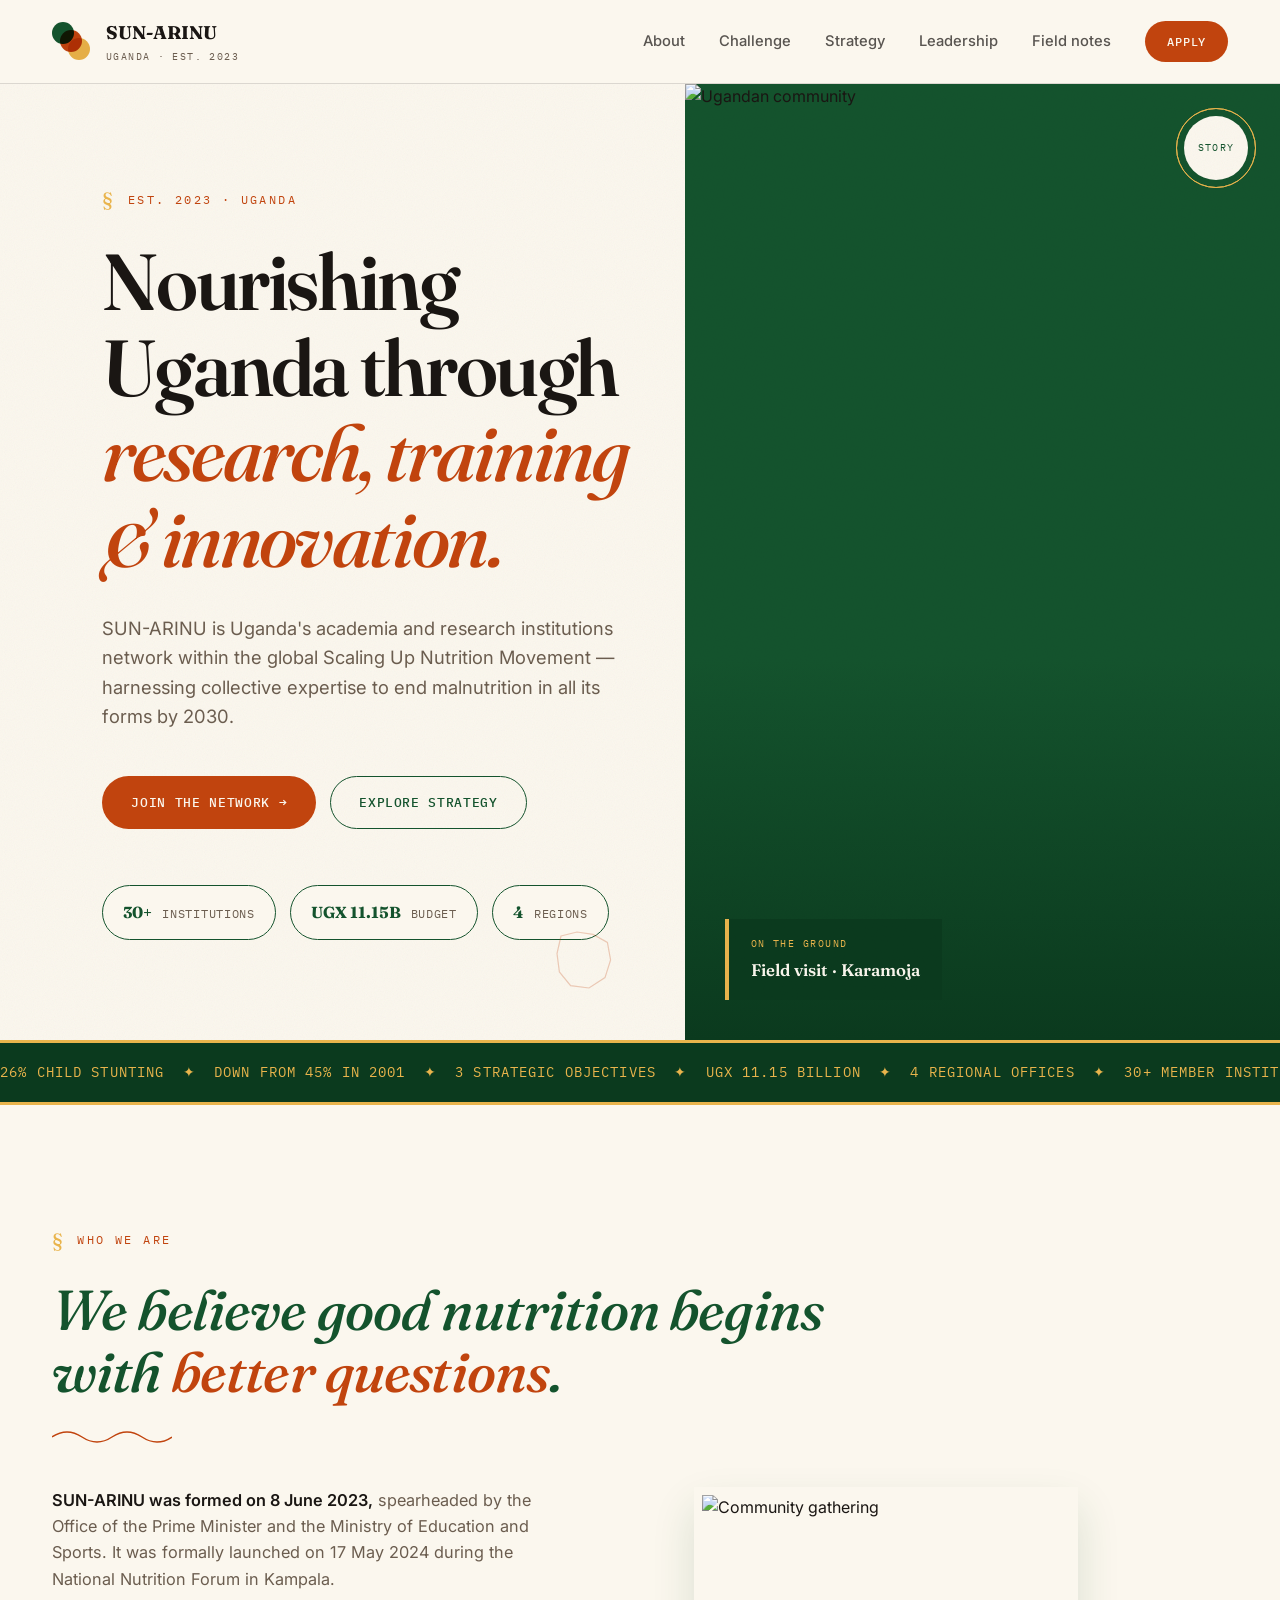
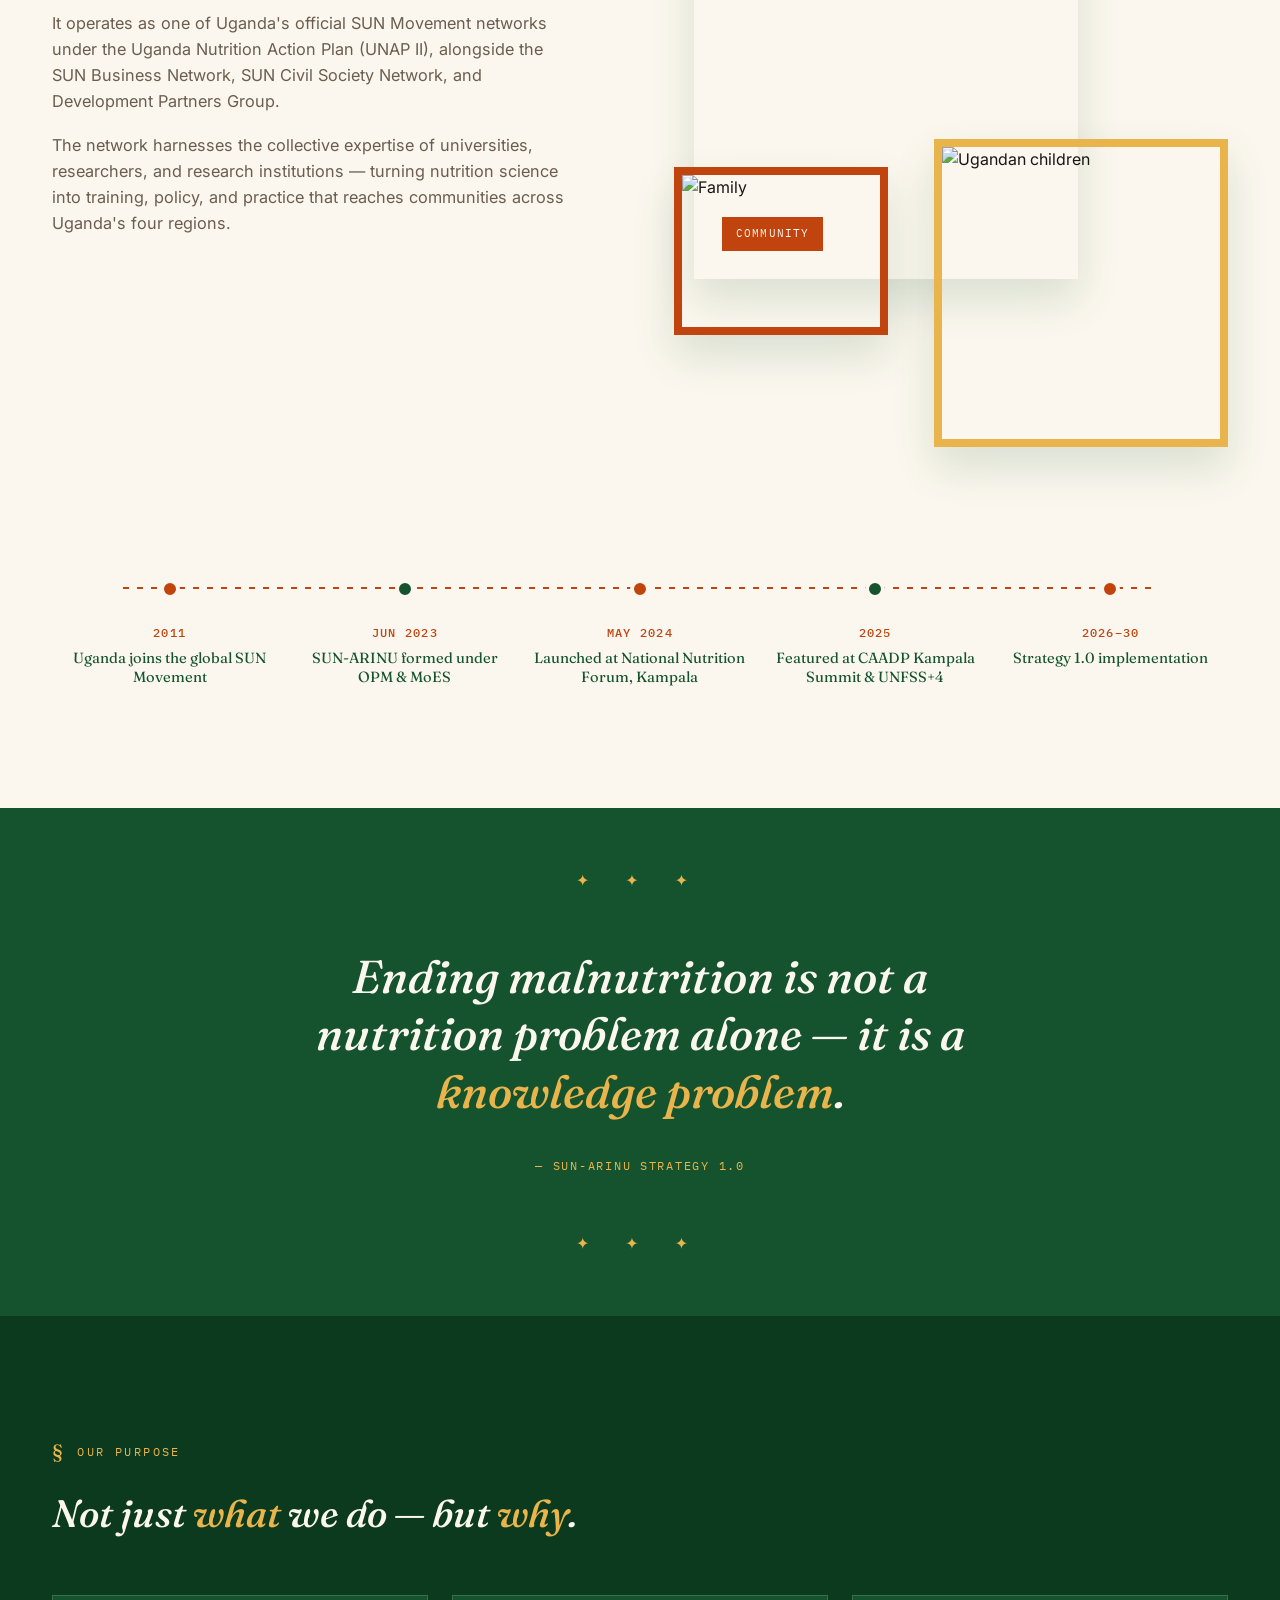
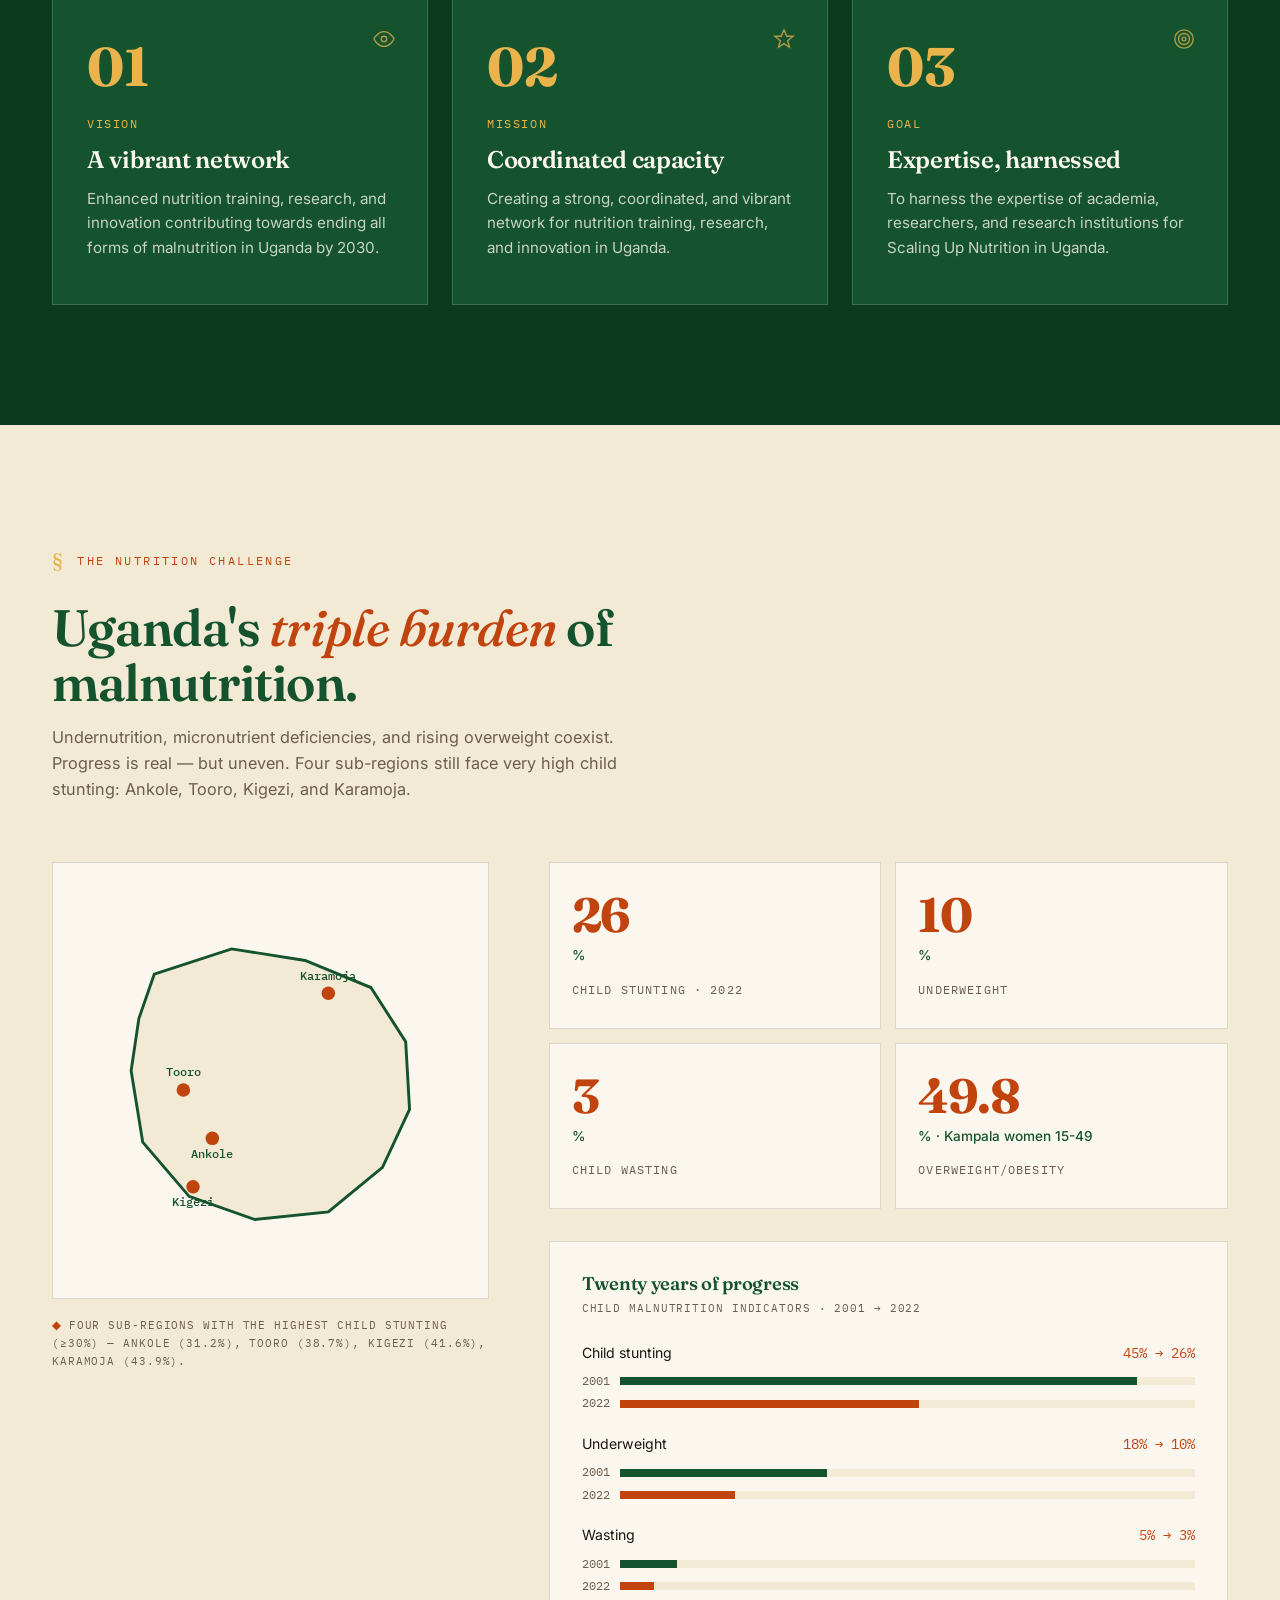
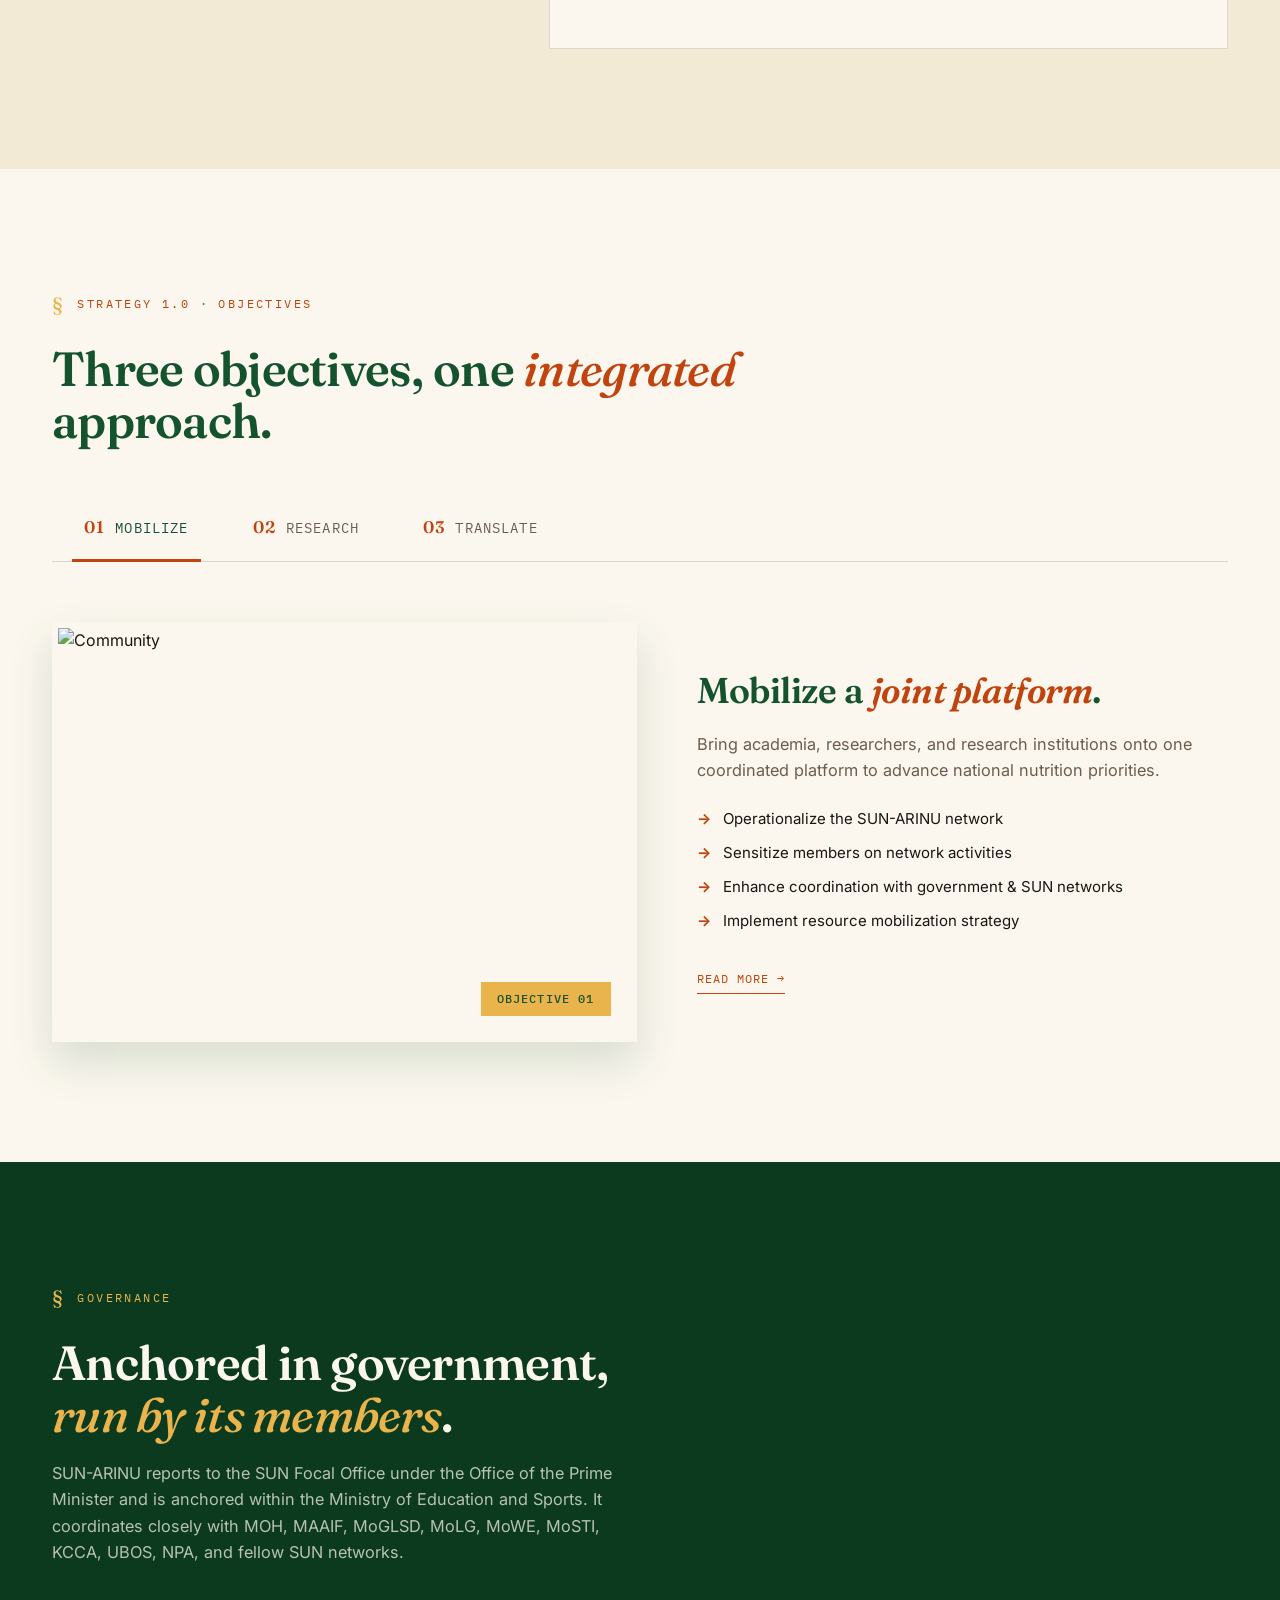
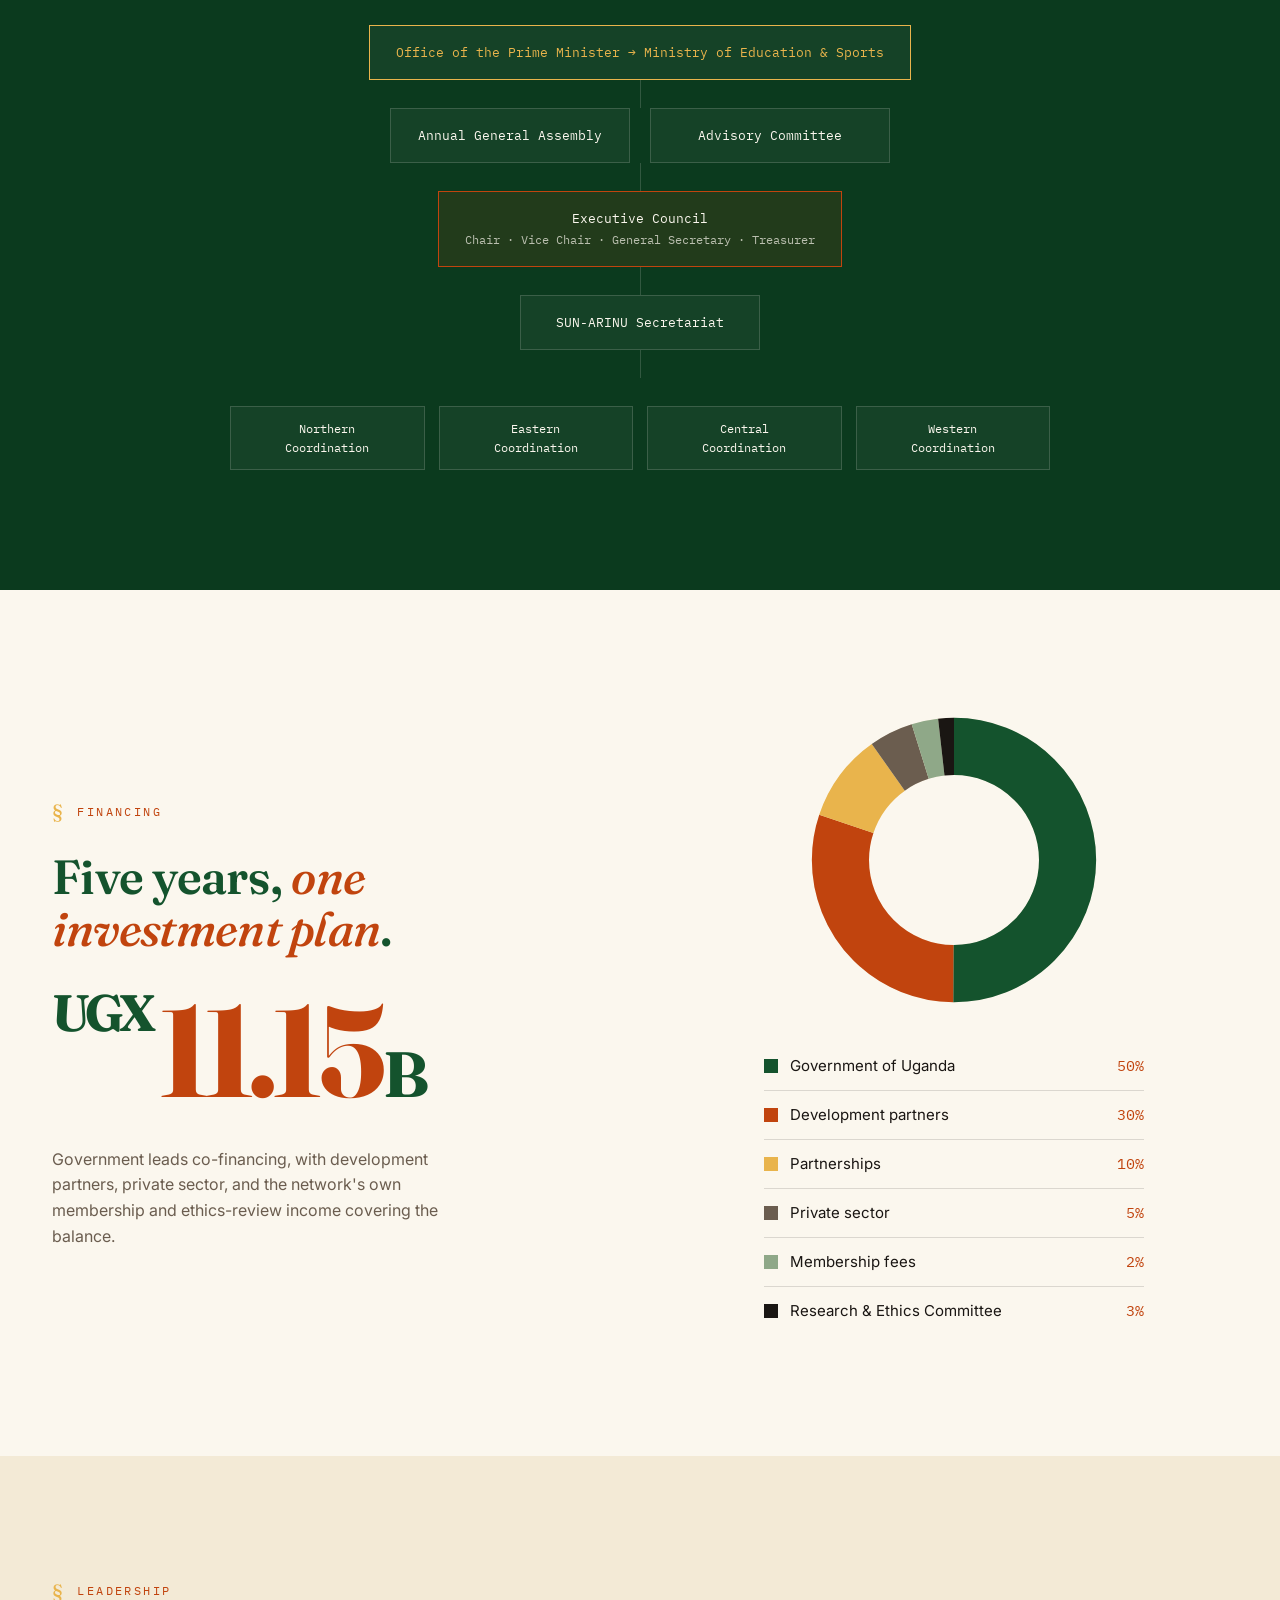
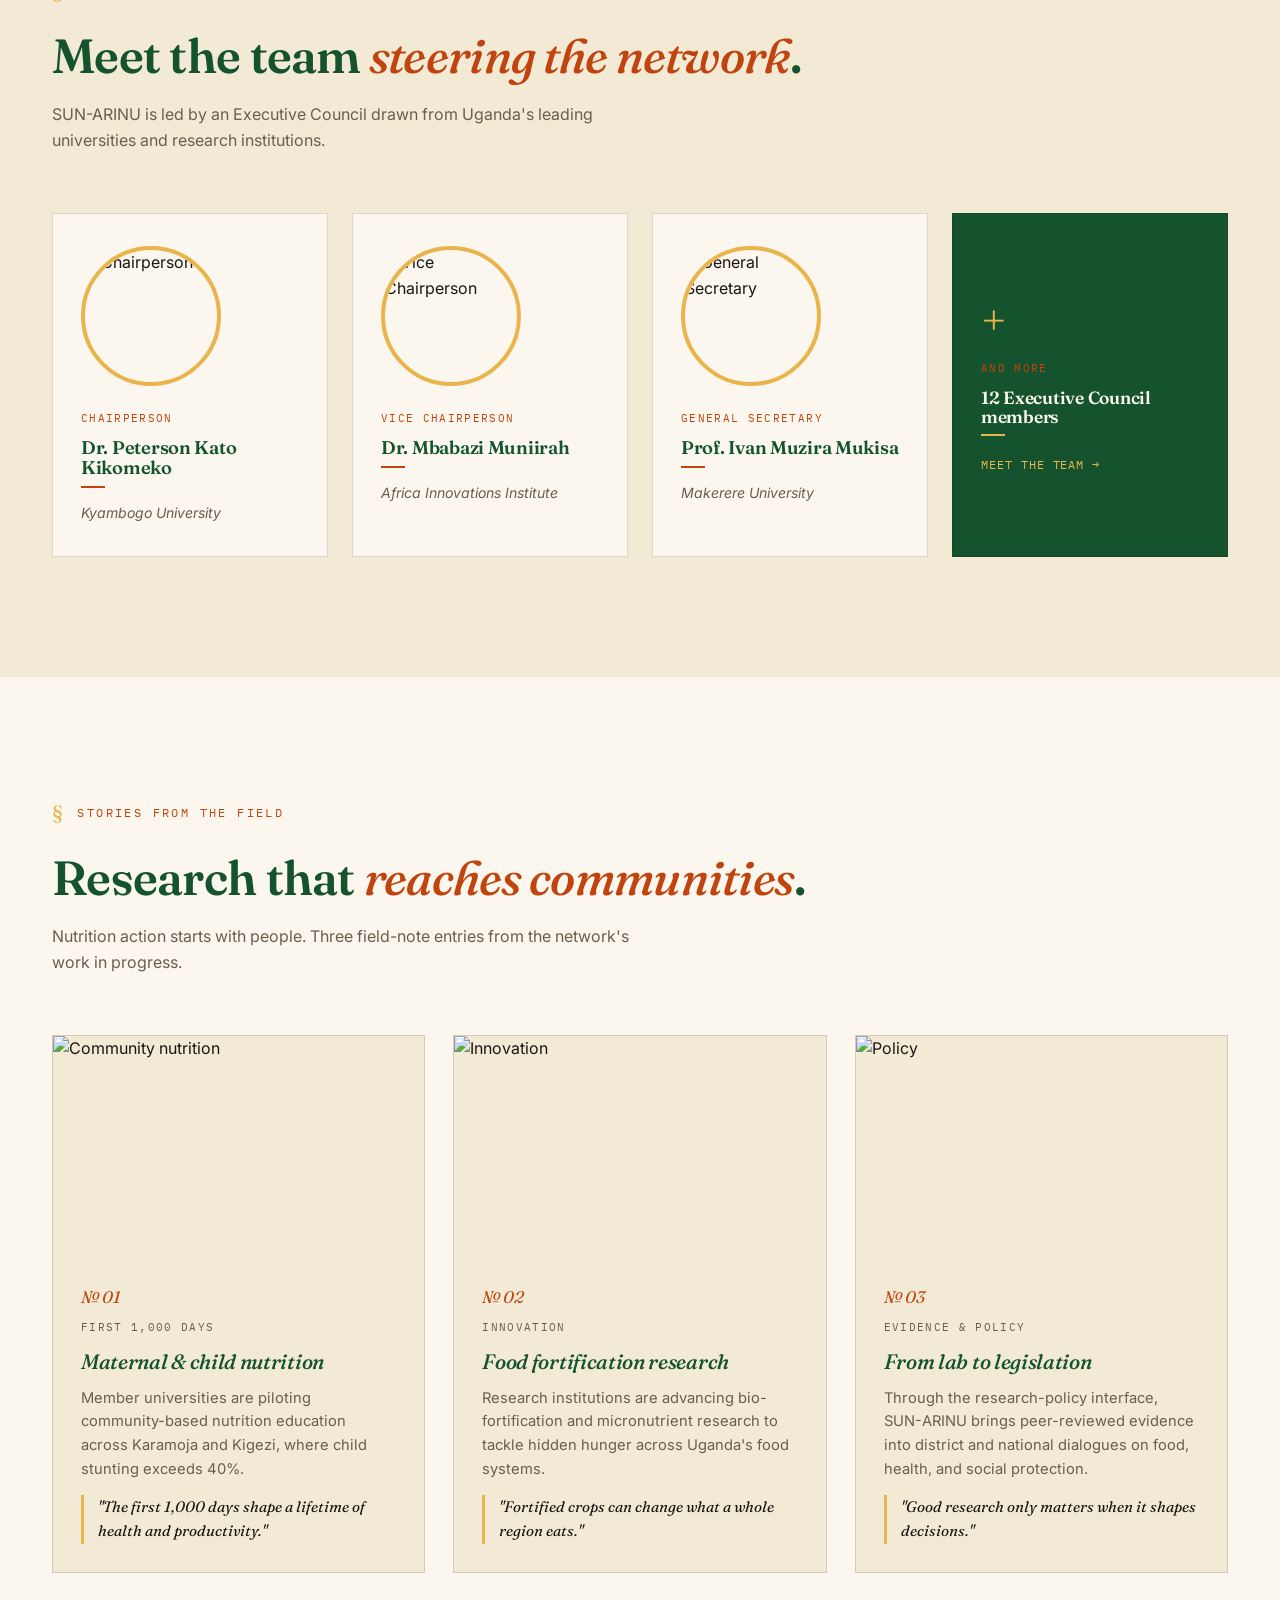
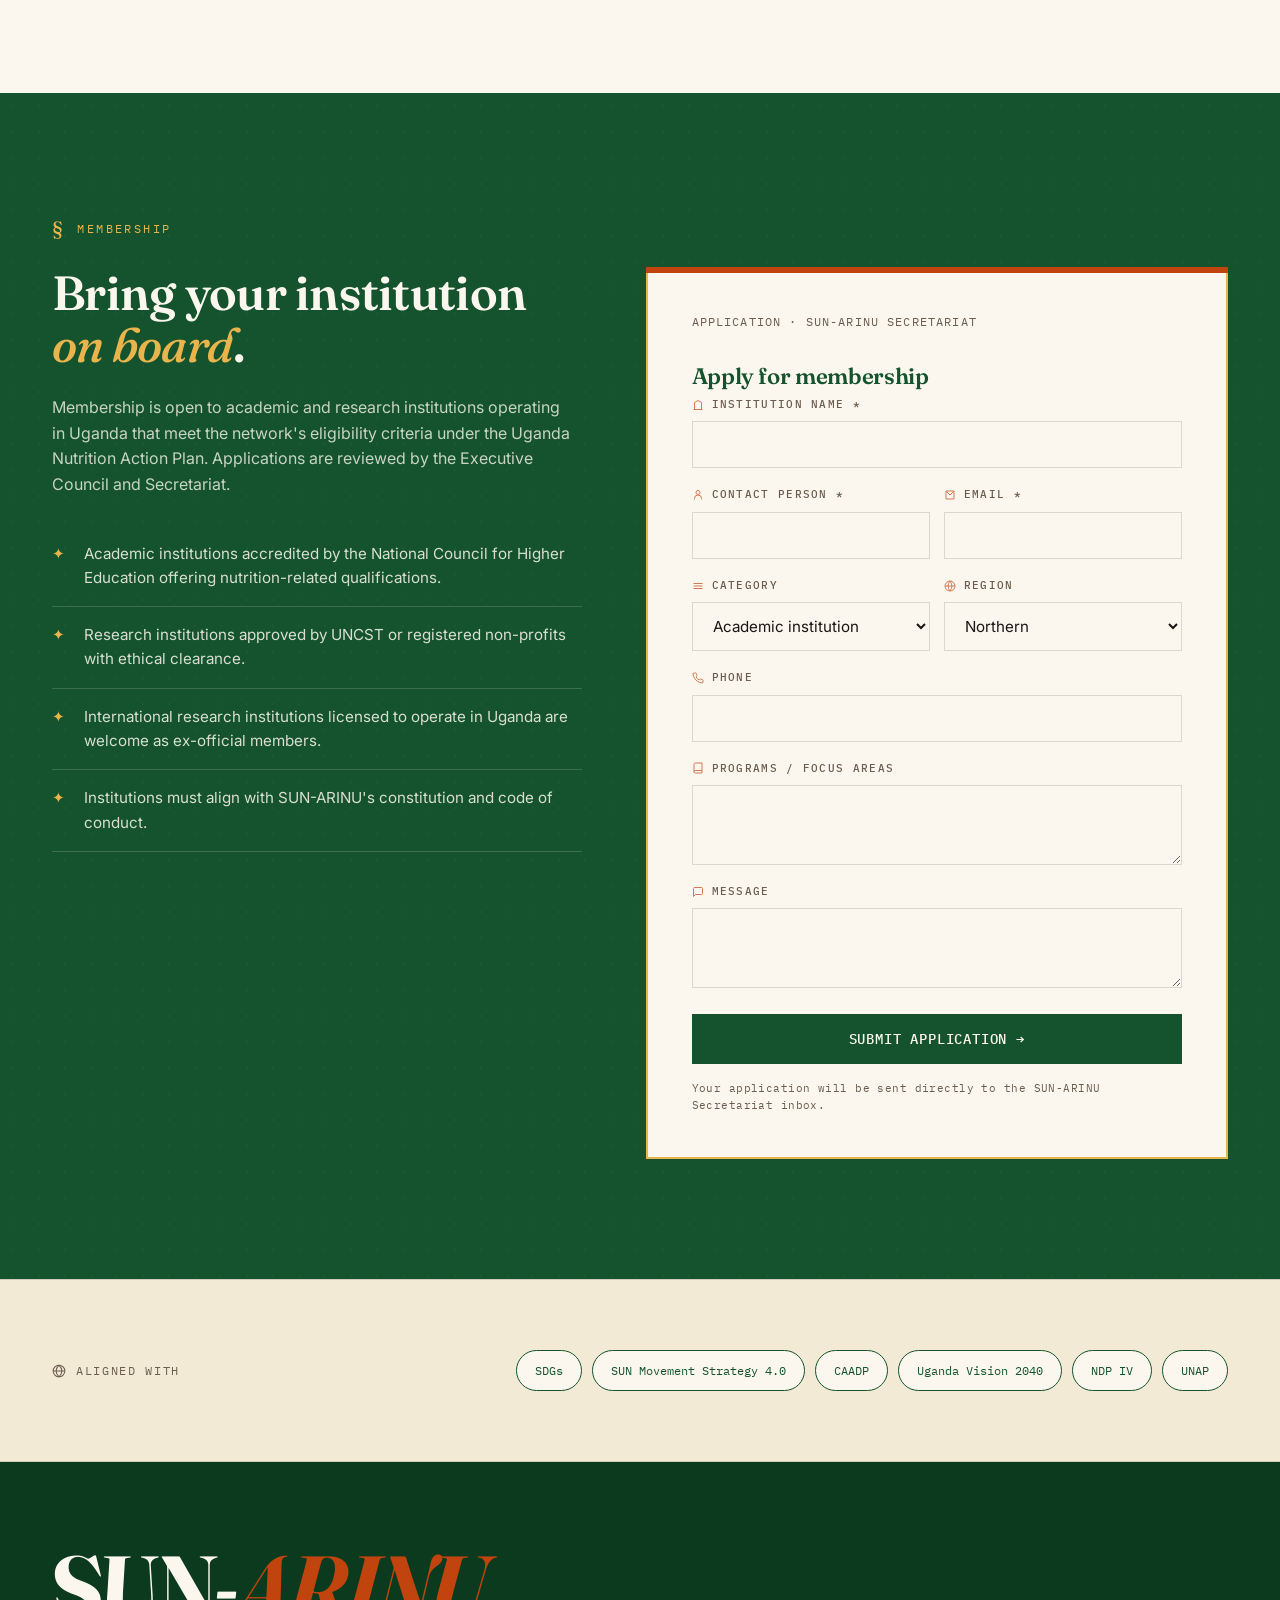
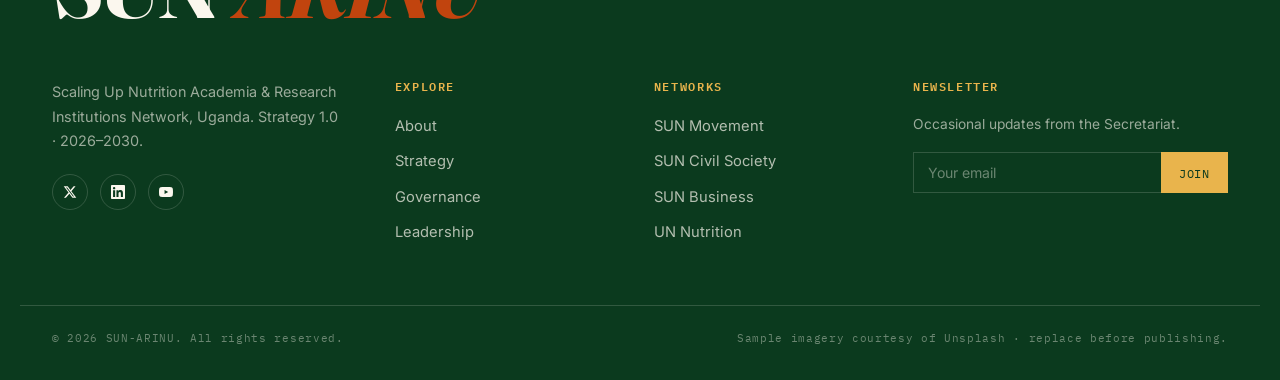
==== index.html @ a4b65a1c "initial commit" ====
<!DOCTYPE html>
<html lang="en">
<head>
<meta charset="UTF-8">
<meta name="viewport" content="width=device-width, initial-scale=1.0">
<title>SUN-ARINU · Nourishing Uganda through research, training &amp; innovation</title>
<meta name="description" content="Scaling Up Nutrition Academia and Research Institutions Network, Uganda. Strategy 1.0 for 2026–2030.">
<link rel="preconnect" href="https://fonts.googleapis.com">
<link rel="preconnect" href="https://fonts.gstatic.com" crossorigin>
<link href="https://fonts.googleapis.com/css2?family=Fraunces:opsz,wght@9..144,300;9..144,500;9..144,600;9..144,700;9..144,800&family=Inter:wght@400;500;600;700&family=IBM+Plex+Mono:wght@400;500&display=swap" rel="stylesheet">
<link rel="stylesheet" href="style.css">
</head>
<body>

<div class="loader"><div class="loader-mark">SUN-ARINU<small>Est. 2023 · Uganda</small></div></div>
<div class="progress" id="progress"></div>

<nav class="top">
  <div class="wrap">
    <a href="#" class="brand">
      <span class="brand-mark" aria-hidden="true"><span></span><span></span><span></span></span>
      <span>SUN-ARINU<small>Uganda · est. 2023</small></span>
    </a>
    <div class="navlinks">
      <a href="#about">About</a>
      <a href="#challenge">Challenge</a>
      <a href="#objectives">Strategy</a>
      <a href="#leadership">Leadership</a>
      <a href="#notes">Field notes</a>
      <a href="#apply" class="nav-cta">Apply</a>
    </div>
    <button class="hamburger" aria-label="Menu"><span></span><span></span><span></span></button>
  </div>
</nav>

<header class="hero">
  <div class="hero-noise" aria-hidden="true"></div>
  <div class="hero-left">
    <div class="kicker">Est. 2023 · Uganda</div>
    <h1>
      <span class="word">Nourishing</span>
      <span class="word">Uganda</span>
      <span class="word">through</span>
      <span class="word"><em>research,</em></span>
      <span class="word"><em>training</em></span>
      <span class="word"><em>&amp; innovation.</em></span>
    </h1>
    <p class="lede">SUN-ARINU is Uganda's academia and research institutions network within the global Scaling Up Nutrition Movement — harnessing collective expertise to end malnutrition in all its forms by 2030.</p>
    <div class="hero-actions">
      <a href="#apply" class="btn btn-primary">Join the network →</a>
      <a href="#objectives" class="btn btn-ghost">Explore strategy</a>
    </div>
    <div class="mini-stats">
      <div class="mini-stat"><b>30+</b><span>Institutions</span></div>
      <div class="mini-stat"><b>UGX 11.15B</b><span>Budget</span></div>
      <div class="mini-stat"><b>4</b><span>Regions</span></div>
    </div>
    <svg class="uganda-outline" viewBox="0 0 100 100" aria-hidden="true">
      <path d="M20,20 L40,15 L60,18 L78,28 L82,50 L75,72 L55,85 L32,82 L18,65 L15,42 Z"/>
    </svg>
  </div>
  <div class="hero-right">
    <img src="https://images.unsplash.com/photo-1594736797933-d0501ba2fe65?w=1400&q=85" alt="Ugandan community" loading="eager">
    <div class="hero-overlay"></div>
    <div class="play-badge" aria-hidden="true">Story</div>
    <div class="hero-badge">
      <div class="lbl">On the ground</div>
      <div class="val">Field visit · Karamoja</div>
    </div>
  </div>
</header>

<div class="marquee" aria-hidden="true">
  <div class="marquee-track">
    <span>26% child stunting &nbsp;✦&nbsp; Down from 45% in 2001 &nbsp;✦&nbsp; 3 strategic objectives &nbsp;✦&nbsp; UGX 11.15 billion &nbsp;✦&nbsp; 4 regional offices &nbsp;✦&nbsp; 30+ member institutions &nbsp;✦&nbsp; Anchored in OPM &nbsp;✦&nbsp; Aligned with SDGs &nbsp;✦&nbsp; Ending malnutrition by 2030 &nbsp;✦&nbsp;</span>
    <span>26% child stunting &nbsp;✦&nbsp; Down from 45% in 2001 &nbsp;✦&nbsp; 3 strategic objectives &nbsp;✦&nbsp; UGX 11.15 billion &nbsp;✦&nbsp; 4 regional offices &nbsp;✦&nbsp; 30+ member institutions &nbsp;✦&nbsp; Anchored in OPM &nbsp;✦&nbsp; Aligned with SDGs &nbsp;✦&nbsp; Ending malnutrition by 2030 &nbsp;✦&nbsp;</span>
  </div>
</div>

<section id="about" class="about">
  <div class="wrap">
    <div class="kicker">Who we are</div>
    <h2 class="big reveal">We believe good nutrition begins with <em>better questions</em>.</h2>
    <svg class="wave" viewBox="0 0 120 20"><path d="M0,10 Q15,0 30,10 T60,10 T90,10 T120,10"/></svg>
    <div class="about-grid">
      <div class="about-left reveal">
        <p><strong>SUN-ARINU was formed on 8 June 2023,</strong> spearheaded by the Office of the Prime Minister and the Ministry of Education and Sports. It was formally launched on 17 May 2024 during the National Nutrition Forum in Kampala.</p>
        <p>It operates as one of Uganda's official SUN Movement networks under the Uganda Nutrition Action Plan (UNAP II), alongside the SUN Business Network, SUN Civil Society Network, and Development Partners Group.</p>
        <p>The network harnesses the collective expertise of universities, researchers, and research institutions — turning nutrition science into training, policy, and practice that reaches communities across Uganda's four regions.</p>
      </div>
      <div class="collage reveal">
        <div class="collage-img a">
          <img src="https://images.unsplash.com/photo-1509099836639-18ba1795216d?w=900&q=80" alt="Community gathering" loading="lazy">
          <div class="collage-tag">Community</div>
        </div>
        <div class="collage-img b">
          <img src="https://images.unsplash.com/photo-1516627145497-ae6968895b74?w=600&q=80" alt="Ugandan children" loading="lazy">
        </div>
        <div class="collage-img c">
          <img src="https://images.unsplash.com/photo-1531123897727-8f129e1688ce?w=400&q=80" alt="Family" loading="lazy">
        </div>
      </div>
    </div>
    <div class="htimeline reveal">
      <div class="htp"><div class="dot"></div><div class="year">2011</div><div class="desc">Uganda joins the global SUN Movement</div></div>
      <div class="htp"><div class="dot"></div><div class="year">Jun 2023</div><div class="desc">SUN-ARINU formed under OPM &amp; MoES</div></div>
      <div class="htp"><div class="dot"></div><div class="year">May 2024</div><div class="desc">Launched at National Nutrition Forum, Kampala</div></div>
      <div class="htp"><div class="dot"></div><div class="year">2025</div><div class="desc">Featured at CAADP Kampala Summit &amp; UNFSS+4</div></div>
      <div class="htp"><div class="dot"></div><div class="year">2026–30</div><div class="desc">Strategy 1.0 implementation</div></div>
    </div>
  </div>
</section>

<section class="manifesto">
  <blockquote>Ending malnutrition is not a nutrition problem alone — it is a <em>knowledge problem</em>.</blockquote>
  <cite>— SUN-ARINU Strategy 1.0</cite>
</section>

<section id="vmg" class="vmg">
  <div class="wrap">
    <div class="kicker">Our purpose</div>
    <div class="intro">Not just <em>what</em> we do — but <em>why</em>.</div>
    <div class="vmg-cards">
      <div class="vmg-card reveal">
        <svg class="card-ico" width="22" height="22" viewBox="0 0 24 24" fill="none" stroke="currentColor" stroke-width="1.5"><path d="M1 12s4-8 11-8 11 8 11 8-4 8-11 8-11-8-11-8z"/><circle cx="12" cy="12" r="3"/></svg>
        <div class="num">01</div>
        <div class="lbl">Vision</div>
        <h3>A vibrant network</h3>
        <p>Enhanced nutrition training, research, and innovation contributing towards ending all forms of malnutrition in Uganda by 2030.</p>
      </div>
      <div class="vmg-card reveal">
        <svg class="card-ico" width="22" height="22" viewBox="0 0 24 24" fill="none" stroke="currentColor" stroke-width="1.5"><polygon points="12 2 15 9 22 9 16 14 18 21 12 17 6 21 8 14 2 9 9 9"/></svg>
        <div class="num">02</div>
        <div class="lbl">Mission</div>
        <h3>Coordinated capacity</h3>
        <p>Creating a strong, coordinated, and vibrant network for nutrition training, research, and innovation in Uganda.</p>
      </div>
      <div class="vmg-card reveal">
        <svg class="card-ico" width="22" height="22" viewBox="0 0 24 24" fill="none" stroke="currentColor" stroke-width="1.5"><circle cx="12" cy="12" r="10"/><circle cx="12" cy="12" r="6"/><circle cx="12" cy="12" r="2"/></svg>
        <div class="num">03</div>
        <div class="lbl">Goal</div>
        <h3>Expertise, harnessed</h3>
        <p>To harness the expertise of academia, researchers, and research institutions for Scaling Up Nutrition in Uganda.</p>
      </div>
    </div>
  </div>
</section>

<section id="challenge" class="challenge">
  <div class="wrap">
    <div class="kicker">The nutrition challenge</div>
    <h2>Uganda's <em>triple burden</em> of malnutrition.</h2>
    <p>Undernutrition, micronutrient deficiencies, and rising overweight coexist. Progress is real — but uneven. Four sub-regions still face very high child stunting: Ankole, Tooro, Kigezi, and Karamoja.</p>
    <div class="challenge-grid">
      <div class="reveal">
        <div class="map-wrap">
          <svg class="uganda-map" viewBox="0 0 200 200" aria-label="Uganda map with stunting hotspots">
            <path class="country" d="M40,45 L80,32 L118,38 L152,52 L170,80 L172,115 L158,145 L130,168 L92,172 L58,160 L34,132 L28,95 L32,68 Z"/>
            <g class="hotspot"><circle cx="70" cy="130" r="3.5"/><text x="70" y="140">Ankole</text></g>
            <g class="hotspot"><circle cx="55" cy="105" r="3.5"/><text x="55" y="98">Tooro</text></g>
            <g class="hotspot"><circle cx="60" cy="155" r="3.5"/><text x="60" y="165">Kigezi</text></g>
            <g class="hotspot"><circle cx="130" cy="55" r="3.5"/><text x="130" y="48">Karamoja</text></g>
          </svg>
        </div>
        <div class="map-legend">
          <b>◆</b> Four sub-regions with the highest child stunting (≥30%) &mdash; Ankole (31.2%), Tooro (38.7%), Kigezi (41.6%), Karamoja (43.9%).
        </div>
      </div>
      <div class="reveal">
        <div class="stat-grid">
          <div class="stat-tile">
            <div class="num" data-count="26">0</div><div class="sub">%</div>
            <div class="lbl">Child stunting · 2022</div>
          </div>
          <div class="stat-tile">
            <div class="num" data-count="10">0</div><div class="sub">%</div>
            <div class="lbl">Underweight</div>
          </div>
          <div class="stat-tile">
            <div class="num" data-count="3">0</div><div class="sub">%</div>
            <div class="lbl">Child wasting</div>
          </div>
          <div class="stat-tile">
            <div class="num" data-count="49.8">0</div><div class="sub">% · Kampala women 15-49</div>
            <div class="lbl">Overweight/obesity</div>
          </div>
        </div>
        <div class="compare">
          <h3>Twenty years of progress</h3>
          <div class="csub">Child malnutrition indicators · 2001 → 2022</div>
          <div class="crow">
            <div class="clab"><span>Child stunting</span><span>45% → 26%</span></div>
            <div class="dual"><span class="yr">2001</span><div class="track"><div class="fill" style="--w:90%"></div></div></div>
            <div class="dual now" style="margin-top:4px"><span class="yr">2022</span><div class="track"><div class="fill" style="--w:52%"></div></div></div>
          </div>
          <div class="crow">
            <div class="clab"><span>Underweight</span><span>18% → 10%</span></div>
            <div class="dual"><span class="yr">2001</span><div class="track"><div class="fill" style="--w:36%"></div></div></div>
            <div class="dual now" style="margin-top:4px"><span class="yr">2022</span><div class="track"><div class="fill" style="--w:20%"></div></div></div>
          </div>
          <div class="crow">
            <div class="clab"><span>Wasting</span><span>5% → 3%</span></div>
            <div class="dual"><span class="yr">2001</span><div class="track"><div class="fill" style="--w:10%"></div></div></div>
            <div class="dual now" style="margin-top:4px"><span class="yr">2022</span><div class="track"><div class="fill" style="--w:6%"></div></div></div>
          </div>
        </div>
      </div>
    </div>
  </div>
</section>

<section id="objectives" class="objectives">
  <div class="wrap">
    <div class="kicker">Strategy 1.0 · Objectives</div>
    <h2>Three objectives, one <em>integrated</em> approach.</h2>
    <div class="tab-bar" role="tablist">
      <button class="tab-btn active" data-tab="obj1"><strong>01</strong>Mobilize</button>
      <button class="tab-btn" data-tab="obj2"><strong>02</strong>Research</button>
      <button class="tab-btn" data-tab="obj3"><strong>03</strong>Translate</button>
    </div>
    <div class="tab-panels">
      <div class="tab-panel active" id="obj1">
        <div class="obj-image">
          <img src="https://images.unsplash.com/photo-1509099836639-18ba1795216d?w=800&q=80" alt="Community" loading="lazy">
          <div class="num-mark">Objective 01</div>
        </div>
        <div class="obj-body">
          <h3>Mobilize a <em>joint platform</em>.</h3>
          <p>Bring academia, researchers, and research institutions onto one coordinated platform to advance national nutrition priorities.</p>
          <ul>
            <li>Operationalize the SUN-ARINU network</li>
            <li>Sensitize members on network activities</li>
            <li>Enhance coordination with government &amp; SUN networks</li>
            <li>Implement resource mobilization strategy</li>
          </ul>
          <a href="#apply" class="read-more">Read more →</a>
        </div>
      </div>
      <div class="tab-panel" id="obj2">
        <div class="obj-image">
          <img src="https://images.unsplash.com/photo-1594736797933-d0501ba2fe65?w=800&q=80" alt="Research" loading="lazy">
          <div class="num-mark">Objective 02</div>
        </div>
        <div class="obj-body">
          <h3>Strengthen <em>research &amp; training</em>.</h3>
          <p>Promote multi-sectoral, interdisciplinary nutrition research, training, and innovation to sharpen programming and practice.</p>
          <ul>
            <li>Identify national nutrition research needs</li>
            <li>Capacity development for members</li>
            <li>Establish Research &amp; Ethics Committee</li>
            <li>Centre of excellence for innovation</li>
          </ul>
          <a href="#apply" class="read-more">Read more →</a>
        </div>
      </div>
      <div class="tab-panel" id="obj3">
        <div class="obj-image">
          <img src="https://images.unsplash.com/photo-1531123897727-8f129e1688ce?w=800&q=80" alt="Policy" loading="lazy">
          <div class="num-mark">Objective 03</div>
        </div>
        <div class="obj-body">
          <h3>Translate <em>evidence into policy</em>.</h3>
          <p>Facilitate the translation of research evidence into national and sub-national nutrition policies and planning frameworks.</p>
          <ul>
            <li>Communication strategy for research dissemination</li>
            <li>Research repository &amp; contribution to NIPN</li>
            <li>Research-policy interface platform</li>
          </ul>
          <a href="#apply" class="read-more">Read more →</a>
        </div>
      </div>
    </div>
  </div>
</section>

<section id="structure" class="structure">
  <div class="wrap">
    <div class="kicker">Governance</div>
    <h2>Anchored in government, <em>run by its members</em>.</h2>
    <p>SUN-ARINU reports to the SUN Focal Office under the Office of the Prime Minister and is anchored within the Ministry of Education and Sports. It coordinates closely with MOH, MAAIF, MoGLSD, MoLG, MoWE, MoSTI, KCCA, UBOS, NPA, and fellow SUN networks.</p>
    <div class="org reveal">
      <div class="org-node top">Office of the Prime Minister → Ministry of Education &amp; Sports</div>
      <div class="org-line"></div>
      <div class="org-row">
        <div class="org-node">Annual General Assembly</div>
        <div class="org-node">Advisory Committee</div>
      </div>
      <div class="org-line"></div>
      <div class="org-node exec">Executive Council<br><span style="opacity:0.7;font-size:0.72rem">Chair · Vice Chair · General Secretary · Treasurer</span></div>
      <div class="org-line"></div>
      <div class="org-node">SUN-ARINU Secretariat</div>
      <div class="org-line"></div>
      <div class="org-regions">
        <div class="org-node">Northern<br>Coordination</div>
        <div class="org-node">Eastern<br>Coordination</div>
        <div class="org-node">Central<br>Coordination</div>
        <div class="org-node">Western<br>Coordination</div>
      </div>
    </div>
  </div>
</section>

<section id="financing" class="fin">
  <div class="wrap">
    <div class="fin-grid">
      <div class="fin-left reveal">
        <div class="kicker">Financing</div>
        <h2>Five years, <em>one investment plan</em>.</h2>
        <div class="big-number"><span class="cur">UGX</span>11.15<span class="b">B</span></div>
        <p>Government leads co-financing, with development partners, private sector, and the network's own membership and ethics-review income covering the balance.</p>
      </div>
      <div class="donut-block reveal">
        <div class="donut">
          <svg viewBox="0 0 42 42" role="img" aria-label="Funding sources donut">
            <circle cx="21" cy="21" r="15.9" fill="transparent" stroke="#F3EAD6" stroke-width="8"/>
            <circle cx="21" cy="21" r="15.9" fill="transparent" stroke="#14532D" stroke-width="8" stroke-dasharray="50 50" stroke-dashoffset="0"/>
            <circle cx="21" cy="21" r="15.9" fill="transparent" stroke="#C1440E" stroke-width="8" stroke-dasharray="30 70" stroke-dashoffset="-50"/>
            <circle cx="21" cy="21" r="15.9" fill="transparent" stroke="#E9B44C" stroke-width="8" stroke-dasharray="10 90" stroke-dashoffset="-80"/>
            <circle cx="21" cy="21" r="15.9" fill="transparent" stroke="#6B5D4F" stroke-width="8" stroke-dasharray="5 95" stroke-dashoffset="-90"/>
            <circle cx="21" cy="21" r="15.9" fill="transparent" stroke="#8FA888" stroke-width="8" stroke-dasharray="3 97" stroke-dashoffset="-95"/>
            <circle cx="21" cy="21" r="15.9" fill="transparent" stroke="#1A1613" stroke-width="8" stroke-dasharray="2 98" stroke-dashoffset="-98"/>
          </svg>
        </div>
        <ul class="legend">
          <li><span class="sw" style="background:#14532D"></span>Government of Uganda<span class="pct">50%</span></li>
          <li><span class="sw" style="background:#C1440E"></span>Development partners<span class="pct">30%</span></li>
          <li><span class="sw" style="background:#E9B44C"></span>Partnerships<span class="pct">10%</span></li>
          <li><span class="sw" style="background:#6B5D4F"></span>Private sector<span class="pct">5%</span></li>
          <li><span class="sw" style="background:#8FA888"></span>Membership fees<span class="pct">2%</span></li>
          <li><span class="sw" style="background:#1A1613"></span>Research &amp; Ethics Committee<span class="pct">3%</span></li>
        </ul>
      </div>
    </div>
  </div>
</section>

<section id="leadership" class="lead">
  <div class="wrap">
    <div class="kicker">Leadership</div>
    <h2>Meet the team <em>steering the network</em>.</h2>
    <p class="lead-intro">SUN-ARINU is led by an Executive Council drawn from Uganda's leading universities and research institutions.</p>
    <div class="lead-grid">
      <div class="lead-card reveal">
        <div class="lead-avatar"><img src="https://images.unsplash.com/photo-1531123897727-8f129e1688ce?w=300&h=300&fit=crop&q=80" alt="Chairperson" loading="lazy"></div>
        <div class="lead-role">Chairperson</div>
        <h3>Dr. Peterson Kato Kikomeko</h3>
        <div class="lead-aff">Kyambogo University</div>
      </div>
      <div class="lead-card reveal">
        <div class="lead-avatar"><img src="https://images.unsplash.com/photo-1544005313-94ddf0286df2?w=300&h=300&fit=crop&q=80" alt="Vice Chairperson" loading="lazy"></div>
        <div class="lead-role">Vice Chairperson</div>
        <h3>Dr. Mbabazi Muniirah</h3>
        <div class="lead-aff">Africa Innovations Institute</div>
      </div>
      <div class="lead-card reveal">
        <div class="lead-avatar"><img src="https://images.unsplash.com/photo-1519085360753-af0119f7cbe7?w=300&h=300&fit=crop&q=80" alt="General Secretary" loading="lazy"></div>
        <div class="lead-role">General Secretary</div>
        <h3>Prof. Ivan Muzira Mukisa</h3>
        <div class="lead-aff">Makerere University</div>
      </div>
      <div class="lead-card lead-more reveal">
        <div class="plus">+</div>
        <div class="lead-role">And more</div>
        <h3>12 Executive Council members</h3>
        <div class="arrow">Meet the team →</div>
      </div>
    </div>
  </div>
</section>

<section id="notes" class="notes">
  <div class="wrap">
    <div class="kicker">Stories from the field</div>
    <h2>Research that <em>reaches communities</em>.</h2>
    <p class="notes-intro">Nutrition action starts with people. Three field-note entries from the network's work in progress.</p>
    <div class="notes-grid">
      <div class="note reveal">
        <div class="note-img"><img src="https://images.unsplash.com/photo-1509099836639-18ba1795216d?w=800&q=80" alt="Community nutrition" loading="lazy"></div>
        <div class="note-body">
          <div class="note-num">№ 01</div>
          <div class="note-tag">First 1,000 days</div>
          <h3>Maternal &amp; child nutrition</h3>
          <p>Member universities are piloting community-based nutrition education across Karamoja and Kigezi, where child stunting exceeds 40%.</p>
          <div class="note-quote">"The first 1,000 days shape a lifetime of health and productivity."</div>
        </div>
      </div>
      <div class="note reveal">
        <div class="note-img"><img src="https://images.unsplash.com/photo-1594736797933-d0501ba2fe65?w=800&q=80" alt="Innovation" loading="lazy"></div>
        <div class="note-body">
          <div class="note-num">№ 02</div>
          <div class="note-tag">Innovation</div>
          <h3>Food fortification research</h3>
          <p>Research institutions are advancing bio-fortification and micronutrient research to tackle hidden hunger across Uganda's food systems.</p>
          <div class="note-quote">"Fortified crops can change what a whole region eats."</div>
        </div>
      </div>
      <div class="note reveal">
        <div class="note-img"><img src="https://images.unsplash.com/photo-1531123897727-8f129e1688ce?w=800&q=80" alt="Policy" loading="lazy"></div>
        <div class="note-body">
          <div class="note-num">№ 03</div>
          <div class="note-tag">Evidence &amp; policy</div>
          <h3>From lab to legislation</h3>
          <p>Through the research-policy interface, SUN-ARINU brings peer-reviewed evidence into district and national dialogues on food, health, and social protection.</p>
          <div class="note-quote">"Good research only matters when it shapes decisions."</div>
        </div>
      </div>
    </div>
  </div>
</section>

<section id="apply" class="join">
  <div class="wrap">
    <div class="kicker">Membership</div>
    <div class="join-grid">
      <div class="join-left reveal">
        <h2>Bring your institution <em>on board</em>.</h2>
        <p>Membership is open to academic and research institutions operating in Uganda that meet the network's eligibility criteria under the Uganda Nutrition Action Plan. Applications are reviewed by the Executive Council and Secretariat.</p>
        <ul class="crit">
          <li>Academic institutions accredited by the National Council for Higher Education offering nutrition-related qualifications.</li>
          <li>Research institutions approved by UNCST or registered non-profits with ethical clearance.</li>
          <li>International research institutions licensed to operate in Uganda are welcome as ex-official members.</li>
          <li>Institutions must align with SUN-ARINU's constitution and code of conduct.</li>
        </ul>
      </div>

      <!-- Replace secretariat@sunarinu.ug with the actual SUN-ARINU Secretariat email address -->
      <div class="form-card reveal">
        <div class="form-sub">Application · SUN-ARINU Secretariat</div>
        <h3>Apply for membership</h3>
        <form id="applyForm" action="https://formsubmit.co/secretariat@sunarinu.ug" method="POST">
          <input type="hidden" name="_subject" value="New SUN-ARINU Membership Application">
          <input type="hidden" name="_captcha" value="false">
          <input type="hidden" name="_template" value="table">
          <input type="hidden" name="_next" value="#applied">

          <div class="field">
            <label for="institution">
              <svg width="12" height="12" viewBox="0 0 24 24" fill="none" stroke="currentColor" stroke-width="2"><path d="M3 21h18M5 21V7l7-4 7 4v14"/></svg>
              Institution name *
            </label>
            <input type="text" id="institution" name="Institution" required>
          </div>

          <div class="form-row">
            <div class="field">
              <label for="contact">
                <svg width="12" height="12" viewBox="0 0 24 24" fill="none" stroke="currentColor" stroke-width="2"><circle cx="12" cy="7" r="4"/><path d="M5 21v-2a7 7 0 0 1 14 0v2"/></svg>
                Contact person *
              </label>
              <input type="text" id="contact" name="Contact person" required>
            </div>
            <div class="field">
              <label for="email">
                <svg width="12" height="12" viewBox="0 0 24 24" fill="none" stroke="currentColor" stroke-width="2"><path d="M4 4h16v16H4z"/><path d="M4 4l8 8 8-8"/></svg>
                Email *
              </label>
              <input type="email" id="email" name="Email" required>
            </div>
          </div>

          <div class="form-row">
            <div class="field">
              <label for="category">
                <svg width="12" height="12" viewBox="0 0 24 24" fill="none" stroke="currentColor" stroke-width="2"><path d="M3 7h18M3 12h18M3 17h18"/></svg>
                Category
              </label>
              <select id="category" name="Category">
                <option>Academic institution</option>
                <option>Research institution</option>
                <option>International (ex-official)</option>
                <option>Honorary</option>
              </select>
            </div>
            <div class="field">
              <label for="region">
                <svg width="12" height="12" viewBox="0 0 24 24" fill="none" stroke="currentColor" stroke-width="2"><circle cx="12" cy="12" r="10"/><path d="M2 12h20M12 2a15 15 0 0 1 0 20a15 15 0 0 1 0-20z"/></svg>
                Region
              </label>
              <select id="region" name="Region">
                <option>Northern</option>
                <option>Eastern</option>
                <option>Central</option>
                <option>Western</option>
              </select>
            </div>
          </div>

          <div class="field">
            <label for="phone">
              <svg width="12" height="12" viewBox="0 0 24 24" fill="none" stroke="currentColor" stroke-width="2"><path d="M22 16.92v3a2 2 0 0 1-2.18 2 19.79 19.79 0 0 1-8.63-3.07 19.5 19.5 0 0 1-6-6A19.79 19.79 0 0 1 2.12 4.18 2 2 0 0 1 4.11 2h3a2 2 0 0 1 2 1.72c.13.96.36 1.9.7 2.81a2 2 0 0 1-.45 2.11L8.09 9.91a16 16 0 0 0 6 6l1.27-1.27a2 2 0 0 1 2.11-.45c.91.34 1.85.57 2.81.7A2 2 0 0 1 22 16.92z"/></svg>
              Phone
            </label>
            <input type="tel" id="phone" name="Phone">
          </div>

          <div class="field">
            <label for="programs">
              <svg width="12" height="12" viewBox="0 0 24 24" fill="none" stroke="currentColor" stroke-width="2"><path d="M4 19.5A2.5 2.5 0 0 1 6.5 17H20"/><path d="M6.5 2H20v20H6.5A2.5 2.5 0 0 1 4 19.5v-15A2.5 2.5 0 0 1 6.5 2z"/></svg>
              Programs / focus areas
            </label>
            <textarea id="programs" name="Programs"></textarea>
          </div>

          <div class="field">
            <label for="message">
              <svg width="12" height="12" viewBox="0 0 24 24" fill="none" stroke="currentColor" stroke-width="2"><path d="M21 15a2 2 0 0 1-2 2H7l-4 4V5a2 2 0 0 1 2-2h14a2 2 0 0 1 2 2z"/></svg>
              Message
            </label>
            <textarea id="message" name="Message"></textarea>
          </div>

          <button type="submit" class="submit-btn" id="submitBtn">Submit application →</button>
          <div class="form-note">Your application will be sent directly to the SUN-ARINU Secretariat inbox.</div>
          <div class="form-success" id="successMsg">
            ✦ Thank you — your application has been sent. The Secretariat will be in touch shortly.
          </div>
        </form>
      </div>
    </div>
  </div>
</section>

<section class="frameworks">
  <div class="wrap">
    <span class="fw-label">
      <svg width="14" height="14" viewBox="0 0 24 24" fill="none" stroke="currentColor" stroke-width="1.8"><circle cx="12" cy="12" r="10"/><path d="M2 12h20M12 2c3 3 5 6.5 5 10s-2 7-5 10c-3-3-5-6.5-5-10s2-7 5-10z"/></svg>
      Aligned with
    </span>
    <div class="fw-chips">
      <span class="fw-chip">SDGs</span>
      <span class="fw-chip">SUN Movement Strategy 4.0</span>
      <span class="fw-chip">CAADP</span>
      <span class="fw-chip">Uganda Vision 2040</span>
      <span class="fw-chip">NDP IV</span>
      <span class="fw-chip">UNAP</span>
    </div>
  </div>
</section>

<footer>
  <div class="wrap">
    <div class="footmark">SUN-<em>ARINU</em></div>
    <div class="fgrid">
      <div>
        <p>Scaling Up Nutrition Academia &amp; Research Institutions Network, Uganda. Strategy 1.0 · 2026–2030.</p>
        <div class="socials" style="margin-top:20px">
          <a href="#" aria-label="X"><svg width="14" height="14" viewBox="0 0 24 24" fill="currentColor"><path d="M18.244 2.25h3.308l-7.227 8.26 8.502 11.24H16.17l-5.214-6.817L4.99 21.75H1.68l7.73-8.835L1.254 2.25H8.08l4.713 6.231zm-1.161 17.52h1.833L7.084 4.126H5.117z"/></svg></a>
          <a href="#" aria-label="LinkedIn"><svg width="14" height="14" viewBox="0 0 24 24" fill="currentColor"><path d="M20.447 20.452h-3.554v-5.569c0-1.328-.027-3.037-1.852-3.037-1.853 0-2.136 1.445-2.136 2.939v5.667H9.351V9h3.414v1.561h.046c.477-.9 1.637-1.85 3.37-1.85 3.601 0 4.267 2.37 4.267 5.455v6.286zM5.337 7.433a2.062 2.062 0 01-2.063-2.065 2.063 2.063 0 112.063 2.065zm1.782 13.019H3.555V9h3.564v11.452zM22.225 0H1.771C.792 0 0 .774 0 1.729v20.542C0 23.227.792 24 1.771 24h20.451C23.2 24 24 23.227 24 22.271V1.729C24 .774 23.2 0 22.222 0z"/></svg></a>
          <a href="#" aria-label="YouTube"><svg width="14" height="14" viewBox="0 0 24 24" fill="currentColor"><path d="M23.498 6.186a3.016 3.016 0 00-2.122-2.136C19.505 3.545 12 3.545 12 3.545s-7.505 0-9.377.505A3.017 3.017 0 00.502 6.186C0 8.07 0 12 0 12s0 3.93.502 5.814a3.016 3.016 0 002.122 2.136c1.871.505 9.376.505 9.376.505s7.505 0 9.377-.505a3.015 3.015 0 002.122-2.136C24 15.93 24 12 24 12s0-3.93-.502-5.814zM9.545 15.568V8.432L15.818 12l-6.273 3.568z"/></svg></a>
        </div>
      </div>
      <div>
        <h4>Explore</h4>
        <ul>
          <li><a href="#about">About</a></li>
          <li><a href="#objectives">Strategy</a></li>
          <li><a href="#structure">Governance</a></li>
          <li><a href="#leadership">Leadership</a></li>
        </ul>
      </div>
      <div>
        <h4>Networks</h4>
        <ul>
          <li><a href="#">SUN Movement</a></li>
          <li><a href="#">SUN Civil Society</a></li>
          <li><a href="#">SUN Business</a></li>
          <li><a href="#">UN Nutrition</a></li>
        </ul>
      </div>
      <div>
        <h4>Newsletter</h4>
        <p style="font-size:0.86rem">Occasional updates from the Secretariat.</p>
        <form class="newsletter" onsubmit="event.preventDefault();this.innerHTML='<span style=color:var(--gold);font-family:IBM+Plex+Mono,monospace;font-size:0.78rem;letter-spacing:0.06em;text-transform:uppercase>Subscribed ✓</span>'">
          <input type="email" placeholder="Your email" required>
          <button type="submit">Join</button>
        </form>
      </div>
    </div>
  </div>
  <div class="footnote">
    <span>© 2026 SUN-ARINU. All rights reserved.</span>
    <span>Sample imagery courtesy of Unsplash · replace before publishing.</span>
  </div>
</footer>

<script>
  // Scroll progress
  const progress = document.getElementById('progress');
  window.addEventListener('scroll', ()=>{
    const h = document.documentElement;
    const p = (h.scrollTop / (h.scrollHeight - h.clientHeight)) * 100;
    progress.style.width = p + '%';
  });

  // Reveal on scroll
  const io = new IntersectionObserver((entries)=>{
    entries.forEach(e=>{ if(e.isIntersecting){ e.target.classList.add('in','visible'); } });
  }, {threshold:0.15});
  document.querySelectorAll('.reveal').forEach(el=>io.observe(el));

  // Bar animations
  const bio = new IntersectionObserver((entries)=>{
    entries.forEach(en=>{
      if(!en.isIntersecting) return;
      en.target.classList.add('visible');
      bio.unobserve(en.target);
    });
  }, {threshold:0.35});
  document.querySelectorAll('.crow').forEach(r=>bio.observe(r));

  // Counter animation
  const cio = new IntersectionObserver((entries)=>{
    entries.forEach(en=>{
      if(!en.isIntersecting) return;
      const el = en.target;
      const target = parseFloat(el.dataset.count);
      const isDec = (el.dataset.count.indexOf('.') > -1);
      let cur = 0;
      const step = target / 50;
      const t = setInterval(()=>{
        cur += step;
        if(cur >= target){ cur = target; clearInterval(t); }
        el.textContent = isDec ? cur.toFixed(1) : Math.floor(cur);
      }, 24);
      cio.unobserve(el);
    });
  }, {threshold:0.5});
  document.querySelectorAll('[data-count]').forEach(el=>cio.observe(el));

  // Tabs
  document.querySelectorAll('.tab-btn').forEach(btn=>{
    btn.addEventListener('click', ()=>{
      const target = btn.dataset.tab;
      document.querySelectorAll('.tab-btn').forEach(b=>b.classList.remove('active'));
      document.querySelectorAll('.tab-panel').forEach(p=>p.classList.remove('active'));
      btn.classList.add('active');
      document.getElementById(target).classList.add('active');
    });
  });

  // Form UX
  const form = document.getElementById('applyForm');
  const btn = document.getElementById('submitBtn');
  form.addEventListener('submit', ()=>{
    btn.disabled = true;
    btn.textContent = 'Sending...';
  });
  if(window.location.hash === '#applied'){
    document.getElementById('successMsg').classList.add('show');
    document.getElementById('apply').scrollIntoView({behavior:'smooth'});
  }
</script>

</body>
</html>
---- style.css ----
:root{
    --forest:#14532D; --forest-deep:#0B3A1E;
    --terracotta:#C1440E; --terracotta-deep:#8F3208;
    --gold:#E9B44C; --gold-deep:#C99633;
    --cream:#FBF7EE; --cream-warm:#F3EAD6; --cream-dim:#EDE3CD;
    --ink:#1A1613; --stone:#6B5D4F;
    --line:rgba(26,22,19,0.14); --line-dark:rgba(251,247,238,0.16);
    --max:1240px;
  }
  *{box-sizing:border-box;margin:0;padding:0}
  html{scroll-behavior:smooth;}
  body{background:var(--cream);color:var(--ink);font-family:'Inter',system-ui,sans-serif;line-height:1.6;-webkit-font-smoothing:antialiased;overflow-x:hidden;}
  h1,h2,h3,h4{font-family:'Fraunces',serif;font-weight:600;letter-spacing:-0.015em;line-height:1.08;}
  a{color:inherit;text-decoration:none;}
  img{max-width:100%;display:block;}
  ::selection{background:var(--forest);color:var(--cream);}
  ::-webkit-scrollbar{width:8px;height:8px;}
  ::-webkit-scrollbar-track{background:var(--cream-warm);}
  ::-webkit-scrollbar-thumb{background:var(--terracotta);}
  ::-webkit-scrollbar-thumb:hover{background:var(--terracotta-deep);}
  .wrap{max-width:var(--max);margin:0 auto;padding:0 32px;}
  section{padding:120px 0;position:relative;}
  @media(max-width:720px){section{padding:80px 0;}.wrap{padding:0 22px;}}
  .kicker{font-family:'IBM Plex Mono',monospace;font-size:0.75rem;letter-spacing:0.2em;text-transform:uppercase;color:var(--terracotta);display:inline-flex;align-items:center;gap:12px;margin-bottom:24px;}
  .kicker::before{content:"§";color:var(--gold);font-family:'Fraunces',serif;font-size:1.2rem;font-weight:500;}
  
  .loader{position:fixed;inset:0;z-index:9999;background:var(--cream);display:flex;align-items:center;justify-content:center;animation:loaderOut 1.4s ease 1.2s forwards;}
  .loader-mark{font-family:'Fraunces',serif;font-size:2.4rem;font-weight:700;color:var(--forest);position:relative;text-align:center;}
  .loader-mark::after{content:"";position:absolute;left:0;right:0;bottom:-14px;height:2px;background:var(--terracotta);transform-origin:left;animation:loaderBar 1.2s cubic-bezier(.5,0,.2,1);}
  .loader-mark small{display:block;font-family:'IBM Plex Mono',monospace;font-weight:400;font-size:0.68rem;letter-spacing:0.2em;text-transform:uppercase;color:var(--stone);margin-top:8px;}
  @keyframes loaderBar{from{transform:scaleX(0);}to{transform:scaleX(1);}}
  @keyframes loaderOut{to{opacity:0;visibility:hidden;}}
  
  .progress{position:fixed;top:0;left:0;height:3px;background:var(--terracotta);width:0;z-index:200;transition:width .1s;}
  
  nav.top{position:sticky;top:0;z-index:100;background:rgba(251,247,238,0.94);backdrop-filter:blur(12px);-webkit-backdrop-filter:blur(12px);border-bottom:1px solid var(--line);}
  nav.top .wrap{display:flex;align-items:center;justify-content:space-between;padding-top:18px;padding-bottom:18px;}
  .brand{display:flex;align-items:center;gap:14px;font-family:'Fraunces',serif;font-weight:700;font-size:1.15rem;}
  .brand-mark{width:40px;height:40px;position:relative;flex-shrink:0;}
  .brand-mark span{position:absolute;width:22px;height:22px;border-radius:50%;}
  .brand-mark span:nth-child(1){background:var(--forest);top:0;left:0;}
  .brand-mark span:nth-child(2){background:var(--terracotta);top:8px;left:8px;mix-blend-mode:multiply;}
  .brand-mark span:nth-child(3){background:var(--gold);top:16px;left:16px;mix-blend-mode:multiply;}
  .brand small{display:block;font-family:'IBM Plex Mono',monospace;font-weight:400;font-size:0.62rem;letter-spacing:0.14em;color:var(--stone);text-transform:uppercase;margin-top:2px;}
  .navlinks{display:flex;gap:34px;align-items:center;font-size:0.92rem;}
  .navlinks a{color:var(--ink);opacity:0.72;font-weight:500;transition:opacity .2s,color .2s;}
  .navlinks a:hover{opacity:1;color:var(--terracotta);}
  .nav-cta{background:var(--terracotta);color:var(--cream)!important;opacity:1!important;padding:11px 22px;border-radius:100px;font-family:'IBM Plex Mono',monospace;font-size:0.76rem;letter-spacing:0.06em;text-transform:uppercase;font-weight:500;transition:background .2s,transform .2s;}
  .nav-cta:hover{background:var(--terracotta-deep);transform:translateY(-1px);}
  .hamburger{display:none;background:none;border:0;width:38px;height:38px;cursor:pointer;}
  .hamburger span{display:block;width:22px;height:2px;background:var(--ink);margin:5px auto;}
  @media(max-width:820px){.navlinks{display:none;}.hamburger{display:block;}}
  
  .hero{min-height:92vh;display:grid;grid-template-columns:1.15fr 1fr;padding:0;background:var(--cream);position:relative;overflow:hidden;}
  @media(max-width:900px){.hero{grid-template-columns:1fr;min-height:auto;}}
  .hero-noise{position:absolute;inset:0;pointer-events:none;opacity:0.06;background-image:url("data:image/svg+xml;utf8,<svg xmlns='http://www.w3.org/2000/svg' width='200' height='200'><filter id='n'><feTurbulence type='fractalNoise' baseFrequency='0.9' numOctaves='2'/></filter><rect width='100%25' height='100%25' filter='url(%23n)'/></svg>");mix-blend-mode:multiply;z-index:1;}
  .hero-left{padding:100px 32px 100px 8vw;display:flex;flex-direction:column;justify-content:center;position:relative;z-index:2;}
  @media(max-width:1200px){.hero-left{padding:100px 32px;}}
  .hero-left h1{font-size:clamp(2.8rem,6.2vw,5.6rem);font-weight:600;letter-spacing:-0.03em;color:var(--ink);margin-bottom:32px;}
  .hero-left h1 .word{display:inline-block;opacity:0;transform:translateY(24px);animation:wordUp .8s cubic-bezier(.2,.8,.2,1) forwards;}
  .hero-left h1 .word:nth-child(1){animation-delay:1.4s;}
  .hero-left h1 .word:nth-child(2){animation-delay:1.55s;}
  .hero-left h1 .word:nth-child(3){animation-delay:1.7s;}
  .hero-left h1 .word:nth-child(4){animation-delay:1.85s;}
  .hero-left h1 .word:nth-child(5){animation-delay:2s;}
  .hero-left h1 .word:nth-child(6){animation-delay:2.15s;}
  .hero-left h1 em{color:var(--terracotta);font-style:italic;font-weight:500;}
  @keyframes wordUp{to{opacity:1;transform:none;}}
  .hero-left .lede{font-size:1.15rem;color:var(--stone);max-width:52ch;margin-bottom:44px;opacity:0;animation:wordUp .8s ease 2.3s forwards;}
  .hero-actions{display:flex;gap:14px;flex-wrap:wrap;margin-bottom:56px;opacity:0;animation:wordUp .8s ease 2.45s forwards;}
  .btn{padding:15px 28px;border-radius:100px;font-family:'IBM Plex Mono',monospace;font-size:0.82rem;letter-spacing:0.05em;text-transform:uppercase;font-weight:500;border:1.5px solid transparent;cursor:pointer;display:inline-block;transition:all .2s;}
  .btn-primary{background:var(--terracotta);color:var(--cream);}
  .btn-primary:hover{background:var(--terracotta-deep);transform:translateY(-2px);color:var(--cream);}
  .btn-ghost{border-color:var(--forest);color:var(--forest);background:transparent;}
  .btn-ghost:hover{background:var(--forest);color:var(--cream);}
  .mini-stats{display:flex;gap:14px;flex-wrap:wrap;opacity:0;animation:wordUp .8s ease 2.6s forwards;}
  .mini-stat{background:var(--cream);border:1px solid var(--forest);padding:14px 20px;border-radius:100px;display:inline-flex;align-items:baseline;gap:10px;transition:transform .2s,background .2s;}
  .mini-stat:hover{transform:translateY(-3px);background:var(--cream-warm);}
  .mini-stat b{font-family:'Fraunces',serif;font-weight:700;color:var(--forest);font-size:1rem;}
  .mini-stat span{font-family:'IBM Plex Mono',monospace;font-size:0.72rem;color:var(--stone);text-transform:uppercase;letter-spacing:0.06em;}
  .uganda-outline{position:absolute;bottom:40px;right:60px;width:80px;height:80px;opacity:0.25;}
  .uganda-outline path{fill:none;stroke:var(--terracotta);stroke-width:1.5;}
  .hero-right{position:relative;overflow:hidden;background:var(--forest);}
  .hero-right img{width:100%;height:100%;object-fit:cover;object-position:center;min-height:520px;animation:kenburns 30s ease-in-out infinite alternate;}
  @keyframes kenburns{from{transform:scale(1) translate(0,0);}to{transform:scale(1.08) translate(-1%,-2%);}}
  .hero-overlay{position:absolute;left:0;right:0;bottom:0;height:40%;background:linear-gradient(to top,var(--forest-deep),transparent);pointer-events:none;}
  .hero-badge{position:absolute;bottom:40px;left:40px;background:var(--forest-deep);padding:16px 22px;border-left:4px solid var(--gold);color:var(--cream);max-width:260px;}
  .hero-badge .lbl{font-family:'IBM Plex Mono',monospace;font-size:0.65rem;letter-spacing:0.14em;text-transform:uppercase;color:var(--gold);margin-bottom:6px;}
  .hero-badge .val{font-family:'Fraunces',serif;font-weight:600;font-size:1.05rem;}
  .play-badge{position:absolute;top:32px;right:32px;width:64px;height:64px;background:var(--cream);border-radius:50%;display:flex;align-items:center;justify-content:center;color:var(--forest);font-family:'IBM Plex Mono',monospace;font-size:0.62rem;letter-spacing:0.12em;text-transform:uppercase;}
  .play-badge::before,.play-badge::after{content:"";position:absolute;inset:-8px;border:1.5px solid var(--gold);border-radius:50%;animation:pulseRing 2.4s ease-out infinite;}
  .play-badge::after{animation-delay:1.2s;}
  @keyframes pulseRing{from{transform:scale(0.8);opacity:0.9;}to{transform:scale(1.4);opacity:0;}}
  
  .marquee{background:var(--forest-deep);color:var(--gold);overflow:hidden;padding:18px 0;border-top:3px solid var(--gold);border-bottom:3px solid var(--gold);}
  .marquee-track{display:flex;gap:60px;white-space:nowrap;animation:scroll 50s linear infinite;font-family:'IBM Plex Mono',monospace;font-size:0.88rem;letter-spacing:0.08em;text-transform:uppercase;}
  .marquee-track span{display:inline-flex;align-items:center;gap:60px;}
  @keyframes scroll{from{transform:translateX(0);}to{transform:translateX(-50%);}}
  
  .about{background:var(--cream);}
  .about h2.big{font-family:'Fraunces',serif;font-style:italic;font-weight:500;font-size:clamp(2rem,4.4vw,3.6rem);color:var(--forest);max-width:22ch;margin-bottom:14px;line-height:1.1;}
  .about h2.big em{color:var(--terracotta);}
  .about-grid{display:grid;grid-template-columns:1fr 0.95fr;gap:80px;align-items:start;margin-top:40px;}
  @media(max-width:900px){.about-grid{grid-template-columns:1fr;gap:50px;}}
  .about-left p{margin-bottom:18px;color:var(--stone);font-size:1.02rem;max-width:52ch;}
  .about-left p strong{color:var(--ink);font-weight:600;}
  .wave{display:block;width:120px;height:20px;margin:24px 0;}
  .wave path{stroke:var(--terracotta);stroke-width:1.5;fill:none;}
  .collage{position:relative;height:560px;}
  @media(max-width:900px){.collage{height:auto;display:grid;grid-template-columns:1fr 1fr;gap:16px;}}
  .collage-img{position:absolute;overflow:hidden;border:8px solid var(--cream);box-shadow:0 20px 40px rgba(20,83,45,0.14);}
  @media(max-width:900px){.collage-img{position:static;height:280px;}}
  .collage-img.a{top:0;left:0;width:72%;height:70%;}
  .collage-img.b{bottom:0;right:0;width:55%;height:55%;border-color:var(--gold);}
  .collage-img.c{bottom:20%;left:-20px;width:40%;height:30%;border-color:var(--terracotta);z-index:2;}
  @media(max-width:900px){.collage-img.c{grid-column:span 2;height:180px;}}
  .collage-img img{width:100%;height:100%;object-fit:cover;}
  .collage-tag{position:absolute;bottom:20px;left:20px;background:var(--terracotta);color:var(--cream);padding:8px 14px;font-family:'IBM Plex Mono',monospace;font-size:0.7rem;letter-spacing:0.1em;text-transform:uppercase;}
  .htimeline{margin-top:120px;display:grid;grid-template-columns:repeat(5,1fr);gap:0;position:relative;}
  .htimeline::before{content:"";position:absolute;top:20px;left:6%;right:6%;height:2px;background:repeating-linear-gradient(to right,var(--terracotta) 0 6px,transparent 6px 14px);}
  .htp{position:relative;text-align:center;padding:0 8px;}
  .htp .dot{width:20px;height:20px;border-radius:50%;background:var(--terracotta);margin:12px auto 24px;border:4px solid var(--cream);position:relative;z-index:2;transition:transform .3s;}
  .htp:hover .dot{transform:scale(1.4);}
  .htp:nth-child(even) .dot{background:var(--forest);}
  .htp .year{font-family:'IBM Plex Mono',monospace;color:var(--terracotta);font-size:0.78rem;letter-spacing:0.1em;text-transform:uppercase;margin-bottom:6px;font-weight:500;}
  .htp .desc{font-family:'Fraunces',serif;font-size:0.92rem;color:var(--forest);line-height:1.3;}
  @media(max-width:820px){.htimeline{grid-template-columns:1fr;gap:20px;}.htimeline::before{display:none;}.htp{text-align:left;display:grid;grid-template-columns:40px 1fr;align-items:center;gap:16px;}.htp .dot{margin:0;}}
  
  .manifesto{background:var(--forest);color:var(--cream);padding:140px 0;text-align:center;position:relative;}
  .manifesto::before,.manifesto::after{content:"✦ ✦ ✦";position:absolute;left:50%;transform:translateX(-50%);color:var(--gold);letter-spacing:1em;font-size:1rem;}
  .manifesto::before{top:60px;}.manifesto::after{bottom:60px;}
  .manifesto blockquote{font-family:'Fraunces',serif;font-style:italic;font-weight:500;font-size:clamp(1.6rem,3.6vw,3rem);line-height:1.25;max-width:24ch;margin:0 auto;color:var(--cream);}
  .manifesto blockquote em{color:var(--gold);}
  .manifesto cite{display:block;margin-top:36px;font-family:'IBM Plex Mono',monospace;font-size:0.78rem;letter-spacing:0.14em;text-transform:uppercase;color:var(--gold);font-style:normal;}
  
  .vmg{background:var(--forest-deep);color:var(--cream);}
  .vmg .kicker{color:var(--gold);} .vmg .kicker::before{color:var(--gold);}
  .vmg .intro{font-family:'Fraunces',serif;font-style:italic;font-weight:500;font-size:clamp(1.6rem,3vw,2.4rem);color:var(--cream);max-width:24ch;margin-bottom:60px;line-height:1.15;}
  .vmg .intro em{color:var(--gold);}
  .vmg-cards{display:grid;grid-template-columns:repeat(3,1fr);gap:24px;}
  @media(max-width:820px){.vmg-cards{grid-template-columns:1fr;}}
  .vmg-card{background:var(--forest);border:1px solid var(--line-dark);padding:44px 34px;position:relative;transition:transform .3s,border-color .3s;}
  .vmg-card::after{content:"";position:absolute;left:0;right:0;bottom:0;height:3px;background:var(--terracotta);transform:scaleX(0);transform-origin:left;transition:transform .4s ease;}
  .vmg-card:hover{transform:translateY(-6px);border-color:var(--gold);}
  .vmg-card:hover::after{transform:scaleX(1);}
  .vmg-card .card-ico{position:absolute;top:32px;right:32px;color:var(--gold);opacity:0.75;}
  .vmg-card .num{font-family:'Fraunces',serif;font-size:3.4rem;color:var(--gold);font-weight:700;line-height:1;margin-bottom:20px;}
  .vmg-card .lbl{font-family:'IBM Plex Mono',monospace;font-size:0.72rem;letter-spacing:0.14em;text-transform:uppercase;color:var(--gold);margin-bottom:14px;}
  .vmg-card h3{color:var(--cream);font-size:1.5rem;margin-bottom:14px;}
  .vmg-card p{color:rgba(251,247,238,0.78);font-size:0.95rem;}
  
  .challenge{background:var(--cream-warm);}
  .challenge h2{font-size:clamp(2rem,4vw,3.2rem);color:var(--forest);max-width:20ch;margin-bottom:14px;}
  .challenge h2 em{color:var(--terracotta);font-style:italic;font-weight:500;}
  .challenge > .wrap > p{color:var(--stone);max-width:60ch;font-size:1.02rem;margin-bottom:60px;}
  .challenge-grid{display:grid;grid-template-columns:0.9fr 1.4fr;gap:60px;align-items:start;}
  @media(max-width:900px){.challenge-grid{grid-template-columns:1fr;}}
  .map-wrap{position:relative;padding:24px;background:var(--cream);border:1px solid var(--line);}
  .uganda-map{width:100%;height:auto;display:block;}
  .uganda-map .country{fill:var(--cream-warm);stroke:var(--forest);stroke-width:1.5;}
  .hotspot{cursor:pointer;transition:transform .2s;}
  .hotspot circle{fill:var(--terracotta);transition:r .2s,fill .2s;}
  .hotspot text{font-family:'IBM Plex Mono',monospace;font-size:6px;fill:var(--forest);text-anchor:middle;font-weight:500;}
  .hotspot:hover circle{fill:var(--terracotta-deep);r:4.5;}
  .map-legend{margin-top:18px;font-family:'IBM Plex Mono',monospace;font-size:0.7rem;color:var(--stone);letter-spacing:0.08em;text-transform:uppercase;line-height:1.6;}
  .map-legend b{color:var(--terracotta);}
  
  .stat-grid{display:grid;grid-template-columns:repeat(2,1fr);gap:14px;margin-bottom:32px;}
  .stat-tile{background:var(--cream);border:1px solid var(--line);padding:28px 22px;transition:transform .3s,border-color .3s;}
  .stat-tile:hover{transform:translateY(-4px);border-color:var(--terracotta);}
  .stat-tile .num{font-family:'Fraunces',serif;font-size:3rem;font-weight:700;color:var(--terracotta);line-height:1;letter-spacing:-0.03em;}
  .stat-tile .lbl{font-family:'IBM Plex Mono',monospace;font-size:0.72rem;letter-spacing:0.1em;text-transform:uppercase;color:var(--stone);margin-top:14px;}
  .stat-tile .sub{color:var(--forest);font-size:0.85rem;margin-top:6px;font-weight:500;}
  .compare{background:var(--cream);border:1px solid var(--line);padding:32px;}
  .compare h3{color:var(--forest);font-size:1.15rem;margin-bottom:6px;}
  .compare .csub{font-family:'IBM Plex Mono',monospace;font-size:0.7rem;color:var(--stone);letter-spacing:0.08em;text-transform:uppercase;margin-bottom:24px;}
  .crow{margin-bottom:20px;}
  .crow .clab{display:flex;justify-content:space-between;margin-bottom:8px;font-size:0.88rem;}
  .crow .clab span:last-child{font-family:'IBM Plex Mono',monospace;color:var(--terracotta);}
  .dual{display:flex;gap:6px;align-items:center;font-size:0.72rem;font-family:'IBM Plex Mono',monospace;}
  .dual .track{flex:1;height:8px;background:var(--cream-warm);position:relative;overflow:hidden;}
  .dual .fill{height:100%;background:var(--forest);width:0;transition:width 1.2s ease;}
  .dual.now .fill{background:var(--terracotta);}
  .dual .yr{width:32px;color:var(--stone);}
  .crow.visible .dual .fill{width:var(--w);}
  
  .objectives{background:var(--cream);}
  .objectives h2{font-size:clamp(2rem,4vw,3rem);color:var(--forest);max-width:22ch;margin-bottom:50px;}
  .objectives h2 em{color:var(--terracotta);font-style:italic;font-weight:500;}
  .tab-bar{display:flex;gap:0;border-bottom:1px solid var(--line);margin-bottom:60px;position:relative;flex-wrap:wrap;}
  .tab-btn{background:none;border:0;font-family:'IBM Plex Mono',monospace;font-size:0.9rem;letter-spacing:0.08em;text-transform:uppercase;color:var(--stone);padding:20px 32px 24px;cursor:pointer;position:relative;transition:color .3s;}
  .tab-btn strong{font-family:'Fraunces',serif;font-weight:600;color:var(--terracotta);margin-right:10px;font-size:1.05rem;}
  .tab-btn.active{color:var(--forest);}
  .tab-btn::after{content:"";position:absolute;left:20px;right:20px;bottom:-1px;height:3px;background:var(--terracotta);transform:scaleX(0);transform-origin:center;transition:transform .3s ease;}
  .tab-btn.active::after{transform:scaleX(1);}
  .tab-panels{position:relative;min-height:400px;}
  .tab-panel{display:none;grid-template-columns:1.1fr 1fr;gap:60px;align-items:center;animation:panelIn .5s ease;}
  @media(max-width:900px){.tab-panel{grid-template-columns:1fr;}}
  .tab-panel.active{display:grid;}
  @keyframes panelIn{from{opacity:0;transform:translateY(12px);}to{opacity:1;transform:none;}}
  .obj-image{overflow:hidden;height:420px;border:6px solid var(--cream);box-shadow:0 20px 40px rgba(20,83,45,0.15);position:relative;}
  .obj-image img{width:100%;height:100%;object-fit:cover;transition:transform .8s;}
  .tab-panel:hover .obj-image img{transform:scale(1.04);}
  .obj-image .num-mark{position:absolute;bottom:20px;right:20px;background:var(--gold);color:var(--forest);padding:8px 16px;font-family:'IBM Plex Mono',monospace;font-size:0.72rem;letter-spacing:0.1em;text-transform:uppercase;font-weight:500;}
  .obj-body h3{font-family:'Fraunces',serif;font-size:clamp(1.6rem,2.8vw,2.4rem);color:var(--forest);margin-bottom:20px;line-height:1.15;}
  .obj-body h3 em{color:var(--terracotta);font-style:italic;}
  .obj-body p{color:var(--stone);font-size:1.02rem;margin-bottom:24px;max-width:52ch;}
  .obj-body ul{list-style:none;margin-bottom:32px;}
  .obj-body ul li{padding-left:26px;position:relative;margin-bottom:10px;font-size:0.94rem;}
  .obj-body ul li::before{content:"→";position:absolute;left:0;color:var(--terracotta);font-weight:700;}
  .read-more{display:inline-flex;align-items:center;gap:10px;color:var(--terracotta);font-family:'IBM Plex Mono',monospace;font-size:0.78rem;letter-spacing:0.08em;text-transform:uppercase;border-bottom:1px solid var(--terracotta);padding-bottom:4px;}
  .read-more:hover{color:var(--terracotta-deep);}
  
  .structure{background:var(--forest-deep);color:var(--cream);}
  .structure .kicker{color:var(--gold);}.structure .kicker::before{color:var(--gold);}
  .structure h2{color:var(--cream);font-size:clamp(2rem,4vw,3rem);max-width:20ch;margin-bottom:20px;}
  .structure h2 em{color:var(--gold);font-style:italic;font-weight:500;}
  .structure > .wrap > p{color:rgba(251,247,238,0.72);max-width:56ch;margin-bottom:60px;font-size:1.02rem;}
  .org{display:flex;flex-direction:column;align-items:center;gap:0;}
  .org-node{font-family:'IBM Plex Mono',monospace;font-size:0.82rem;padding:16px 26px;border:1px solid var(--line-dark);background:rgba(251,247,238,0.04);text-align:center;min-width:240px;color:var(--cream);}
  .org-node.top{border-color:var(--gold);color:var(--gold);}
  .org-node.exec{border-color:var(--terracotta);background:rgba(193,68,14,0.12);}
  .org-line{width:1px;height:28px;background:var(--line-dark);}
  .org-row{display:flex;gap:20px;flex-wrap:wrap;justify-content:center;}
  .org-regions{display:grid;grid-template-columns:repeat(4,1fr);gap:14px;margin-top:28px;width:100%;max-width:820px;}
  @media(max-width:700px){.org-regions{grid-template-columns:repeat(2,1fr);}}
  .org-regions .org-node{min-width:auto;font-size:0.75rem;padding:12px 16px;}
  
  .fin{background:var(--cream);}
  .fin-grid{display:grid;grid-template-columns:1fr 1fr;gap:80px;align-items:center;}
  @media(max-width:900px){.fin-grid{grid-template-columns:1fr;gap:40px;}}
  .fin-left h2{font-size:clamp(2rem,4vw,3rem);color:var(--forest);margin-bottom:14px;}
  .fin-left h2 em{color:var(--terracotta);font-style:italic;font-weight:500;}
  .big-number{font-family:'Fraunces',serif;font-size:clamp(4rem,10vw,8rem);font-weight:700;color:var(--terracotta);line-height:1;letter-spacing:-0.04em;margin:32px 0;}
  .big-number .cur{color:var(--forest);font-size:0.4em;vertical-align:top;margin-right:8px;}
  .big-number .b{font-size:0.5em;color:var(--forest);}
  .fin-left p{color:var(--stone);max-width:44ch;font-size:1rem;}
  .donut-block{display:flex;flex-direction:column;align-items:center;gap:32px;}
  .donut{width:300px;height:300px;position:relative;}
  .donut svg{transform:rotate(-90deg);width:100%;height:100%;}
  .legend{list-style:none;width:100%;max-width:380px;}
  .legend li{display:flex;align-items:center;gap:12px;padding:12px 0;border-bottom:1px solid var(--line);font-size:0.94rem;transition:padding-left .2s;}
  .legend li:hover{padding-left:8px;}
  .legend li:last-child{border-bottom:0;}
  .legend .sw{width:14px;height:14px;flex-shrink:0;}
  .legend .pct{margin-left:auto;font-family:'IBM Plex Mono',monospace;color:var(--terracotta);}
  
  .lead{background:var(--cream-warm);}
  .lead h2{font-size:clamp(2rem,4vw,3rem);color:var(--forest);margin-bottom:20px;}
  .lead h2 em{color:var(--terracotta);font-style:italic;font-weight:500;}
  .lead-intro{color:var(--stone);max-width:60ch;margin-bottom:60px;}
  .lead-grid{display:grid;grid-template-columns:repeat(4,1fr);gap:24px;}
  @media(max-width:900px){.lead-grid{grid-template-columns:repeat(2,1fr);}}
  @media(max-width:560px){.lead-grid{grid-template-columns:1fr;}}
  .lead-card{background:var(--cream);padding:32px 28px;border:1px solid var(--line);transition:transform .3s,border-color .3s;display:flex;flex-direction:column;align-items:flex-start;}
  .lead-card:hover{transform:translateY(-6px);border-color:var(--terracotta);}
  .lead-avatar{width:140px;height:140px;border-radius:50%;overflow:hidden;border:4px solid var(--gold);margin-bottom:24px;}
  .lead-avatar img{width:100%;height:100%;object-fit:cover;}
  .lead-role{font-family:'IBM Plex Mono',monospace;font-size:0.7rem;letter-spacing:0.12em;text-transform:uppercase;color:var(--terracotta);margin-bottom:10px;}
  .lead-card h3{font-size:1.15rem;color:var(--forest);margin-bottom:6px;}
  .lead-card h3::after{content:"";display:block;width:24px;height:2px;background:var(--terracotta);margin-top:8px;}
  .lead-aff{color:var(--stone);font-size:0.88rem;font-style:italic;margin-top:8px;}
  .lead-more{justify-content:center;background:var(--forest);color:var(--cream);}
  .lead-more:hover{background:var(--forest-deep);border-color:var(--gold);}
  .lead-more .plus{font-family:'Fraunces',serif;font-size:3rem;color:var(--gold);line-height:1;margin-bottom:16px;}
  .lead-more h3{color:var(--cream);font-size:1.1rem;}
  .lead-more h3::after{background:var(--gold);}
  .lead-more .arrow{margin-top:14px;font-family:'IBM Plex Mono',monospace;font-size:0.74rem;letter-spacing:0.08em;text-transform:uppercase;color:var(--gold);}
  
  .notes{background:var(--cream);}
  .notes h2{font-size:clamp(2rem,4vw,3rem);color:var(--forest);margin-bottom:20px;}
  .notes h2 em{color:var(--terracotta);font-style:italic;font-weight:500;}
  .notes-intro{color:var(--stone);max-width:60ch;margin-bottom:60px;}
  .notes-grid{display:grid;grid-template-columns:repeat(3,1fr);gap:28px;}
  @media(max-width:820px){.notes-grid{grid-template-columns:1fr;}}
  .note{background:var(--cream-warm);border:1px solid var(--line);position:relative;transition:transform .3s;overflow:hidden;}
  .note:hover{transform:translateY(-6px);}
  .note::before{content:"";position:absolute;top:0;right:0;width:0;height:0;border-style:solid;border-width:0 40px 40px 0;border-color:transparent var(--terracotta) transparent transparent;opacity:0;transition:opacity .3s;}
  .note:hover::before{opacity:1;}
  .note-img{height:220px;overflow:hidden;}
  .note-img img{width:100%;height:100%;object-fit:cover;transition:transform .6s;}
  .note:hover .note-img img{transform:scale(1.05);}
  .note-body{padding:28px;}
  .note-num{font-family:'Fraunces',serif;font-style:italic;color:var(--terracotta);font-size:1.05rem;margin-bottom:8px;}
  .note-tag{font-family:'IBM Plex Mono',monospace;font-size:0.7rem;letter-spacing:0.12em;text-transform:uppercase;color:var(--stone);margin-bottom:12px;}
  .note h3{font-family:'Fraunces',serif;font-style:italic;font-weight:500;color:var(--forest);font-size:1.3rem;margin-bottom:12px;line-height:1.25;}
  .note p{color:var(--stone);font-size:0.92rem;}
  .note-quote{font-family:'Fraunces',serif;font-style:italic;font-size:0.95rem;color:var(--ink);margin-top:14px;padding-left:14px;border-left:3px solid var(--gold);}
  
  .join{background:var(--forest);color:var(--cream);position:relative;overflow:hidden;}
  .join::before{content:"";position:absolute;inset:0;pointer-events:none;opacity:0.05;background-image:radial-gradient(var(--gold) 1.5px,transparent 1.5px);background-size:26px 26px;}
  .join .kicker{color:var(--gold);}.join .kicker::before{color:var(--gold);}
  .join-grid{display:grid;grid-template-columns:1fr 1.1fr;gap:64px;align-items:start;position:relative;z-index:2;}
  @media(max-width:820px){.join-grid{grid-template-columns:1fr;gap:40px;}}
  .join-left h2{color:var(--cream);font-size:clamp(2rem,4vw,3rem);margin-bottom:24px;}
  .join-left h2 em{color:var(--gold);font-style:italic;font-weight:500;}
  .join-left p{color:rgba(251,247,238,0.78);margin-bottom:28px;max-width:52ch;}
  .crit{list-style:none;margin-top:24px;}
  .crit li{padding:16px 0;padding-left:32px;position:relative;border-bottom:1px solid var(--line-dark);color:rgba(251,247,238,0.85);font-size:0.95rem;}
  .crit li::before{content:"✦";position:absolute;left:0;top:16px;color:var(--gold);}
  .form-card{background:var(--cream);color:var(--ink);padding:44px;border:2px solid var(--gold);position:relative;}
  .form-card::before{content:"";position:absolute;top:-2px;left:-2px;right:-2px;height:6px;background:var(--terracotta);}
  .form-card h3{color:var(--forest);font-size:1.4rem;margin-bottom:8px;margin-top:12px;}
  .form-card .form-sub{font-family:'IBM Plex Mono',monospace;font-size:0.72rem;color:var(--stone);letter-spacing:0.1em;text-transform:uppercase;margin-bottom:32px;}
  .field{margin-bottom:18px;display:flex;flex-direction:column;}
  .field label{font-family:'IBM Plex Mono',monospace;font-size:0.68rem;color:var(--stone);letter-spacing:0.12em;text-transform:uppercase;margin-bottom:8px;font-weight:500;display:flex;align-items:center;gap:8px;}
  .field label svg{color:var(--terracotta);opacity:0.7;}
  .field input,.field select,.field textarea{font-family:'Inter',sans-serif;font-size:0.95rem;background:var(--cream);border:1.5px solid var(--line);padding:13px 16px;color:var(--ink);width:100%;border-radius:0;transition:border-color .2s,box-shadow .2s;}
  .field input:focus,.field select:focus,.field textarea:focus{outline:none;border-color:var(--terracotta);box-shadow:0 0 0 3px rgba(193,68,14,0.12);}
  .field textarea{resize:vertical;min-height:80px;}
  .form-row{display:grid;grid-template-columns:1fr 1fr;gap:14px;}
  @media(max-width:560px){.form-row{grid-template-columns:1fr;}}
  .submit-btn{font-family:'IBM Plex Mono',monospace;font-size:0.85rem;letter-spacing:0.06em;text-transform:uppercase;font-weight:500;background:var(--forest);color:var(--cream);border:0;padding:16px 32px;cursor:pointer;transition:background .2s,transform .2s;width:100%;margin-top:8px;}
  .submit-btn:hover{background:var(--forest-deep);transform:translateY(-2px);}
  .submit-btn:disabled{opacity:0.6;cursor:wait;transform:none;}
  .form-note{font-family:'IBM Plex Mono',monospace;font-size:0.68rem;color:var(--stone);margin-top:16px;letter-spacing:0.04em;line-height:1.5;}
  .form-success{display:none;padding:20px;background:var(--forest);color:var(--cream);font-family:'IBM Plex Mono',monospace;font-size:0.85rem;margin-top:16px;border-left:4px solid var(--gold);}
  .form-success.show{display:block;}
  
  .frameworks{padding:70px 0;background:var(--cream-warm);border-top:1px solid var(--line);border-bottom:1px solid var(--line);}
  .frameworks .wrap{display:flex;flex-wrap:wrap;gap:20px;align-items:center;justify-content:space-between;}
  .fw-label{font-family:'IBM Plex Mono',monospace;font-size:0.75rem;text-transform:uppercase;letter-spacing:0.14em;color:var(--stone);display:flex;align-items:center;gap:10px;}
  .fw-chips{display:flex;flex-wrap:wrap;gap:10px;}
  .fw-chip{font-family:'IBM Plex Mono',monospace;font-size:0.75rem;padding:10px 18px;border:1px solid var(--forest);border-radius:100px;color:var(--forest);background:var(--cream);transition:background .2s,color .2s;}
  .fw-chip:hover{background:var(--forest);color:var(--cream);}
  
  footer{background:var(--forest-deep);color:rgba(251,247,238,0.6);padding:80px 0 32px;}
  .footmark{font-family:'Fraunces',serif;font-size:clamp(3rem,7vw,5.5rem);font-weight:700;color:var(--cream);letter-spacing:-0.03em;margin-bottom:50px;line-height:1;}
  .footmark em{color:var(--terracotta);font-style:italic;}
  .fgrid{display:grid;grid-template-columns:1.4fr 1fr 1fr 1.2fr;gap:50px;}
  @media(max-width:820px){.fgrid{grid-template-columns:1fr 1fr;gap:40px;}}
  @media(max-width:520px){.fgrid{grid-template-columns:1fr;}}
  footer h4{font-family:'IBM Plex Mono',monospace;font-size:0.72rem;letter-spacing:0.14em;text-transform:uppercase;color:var(--gold);margin-bottom:20px;}
  footer ul{list-style:none;display:flex;flex-direction:column;gap:10px;}
  footer a{color:rgba(251,247,238,0.7);font-size:0.92rem;transition:color .2s;}
  footer a:hover{color:var(--gold);}
  footer p{font-size:0.9rem;max-width:32ch;line-height:1.7;}
  .newsletter{display:flex;gap:0;margin-top:16px;}
  .newsletter input{flex:1;font-family:'Inter',sans-serif;font-size:0.88rem;background:transparent;color:var(--cream);border:1px solid var(--line-dark);padding:11px 14px;border-right:0;}
  .newsletter input::placeholder{color:rgba(251,247,238,0.4);}
  .newsletter input:focus{outline:none;border-color:var(--gold);}
  .newsletter button{background:var(--gold);color:var(--forest-deep);border:0;padding:0 18px;font-family:'IBM Plex Mono',monospace;font-size:0.78rem;letter-spacing:0.06em;text-transform:uppercase;cursor:pointer;}
  .newsletter button:hover{background:var(--gold-deep);}
  .socials{display:flex;gap:12px;margin-top:16px;}
  .socials a{width:36px;height:36px;border:1px solid var(--line-dark);border-radius:50%;display:flex;align-items:center;justify-content:center;color:var(--cream);transition:background .2s,border-color .2s;}
  .socials a:hover{background:var(--gold);color:var(--forest-deep);border-color:var(--gold);}
  .footnote{max-width:var(--max);margin:60px auto 0;padding:24px 32px 0;border-top:1px solid var(--line-dark);font-family:'IBM Plex Mono',monospace;font-size:0.7rem;color:rgba(251,247,238,0.4);letter-spacing:0.06em;display:flex;justify-content:space-between;flex-wrap:wrap;gap:14px;}
  
  .reveal{opacity:0;transform:translateY(24px);transition:opacity .8s ease,transform .8s ease;}
  .reveal.in{opacity:1;transform:none;}
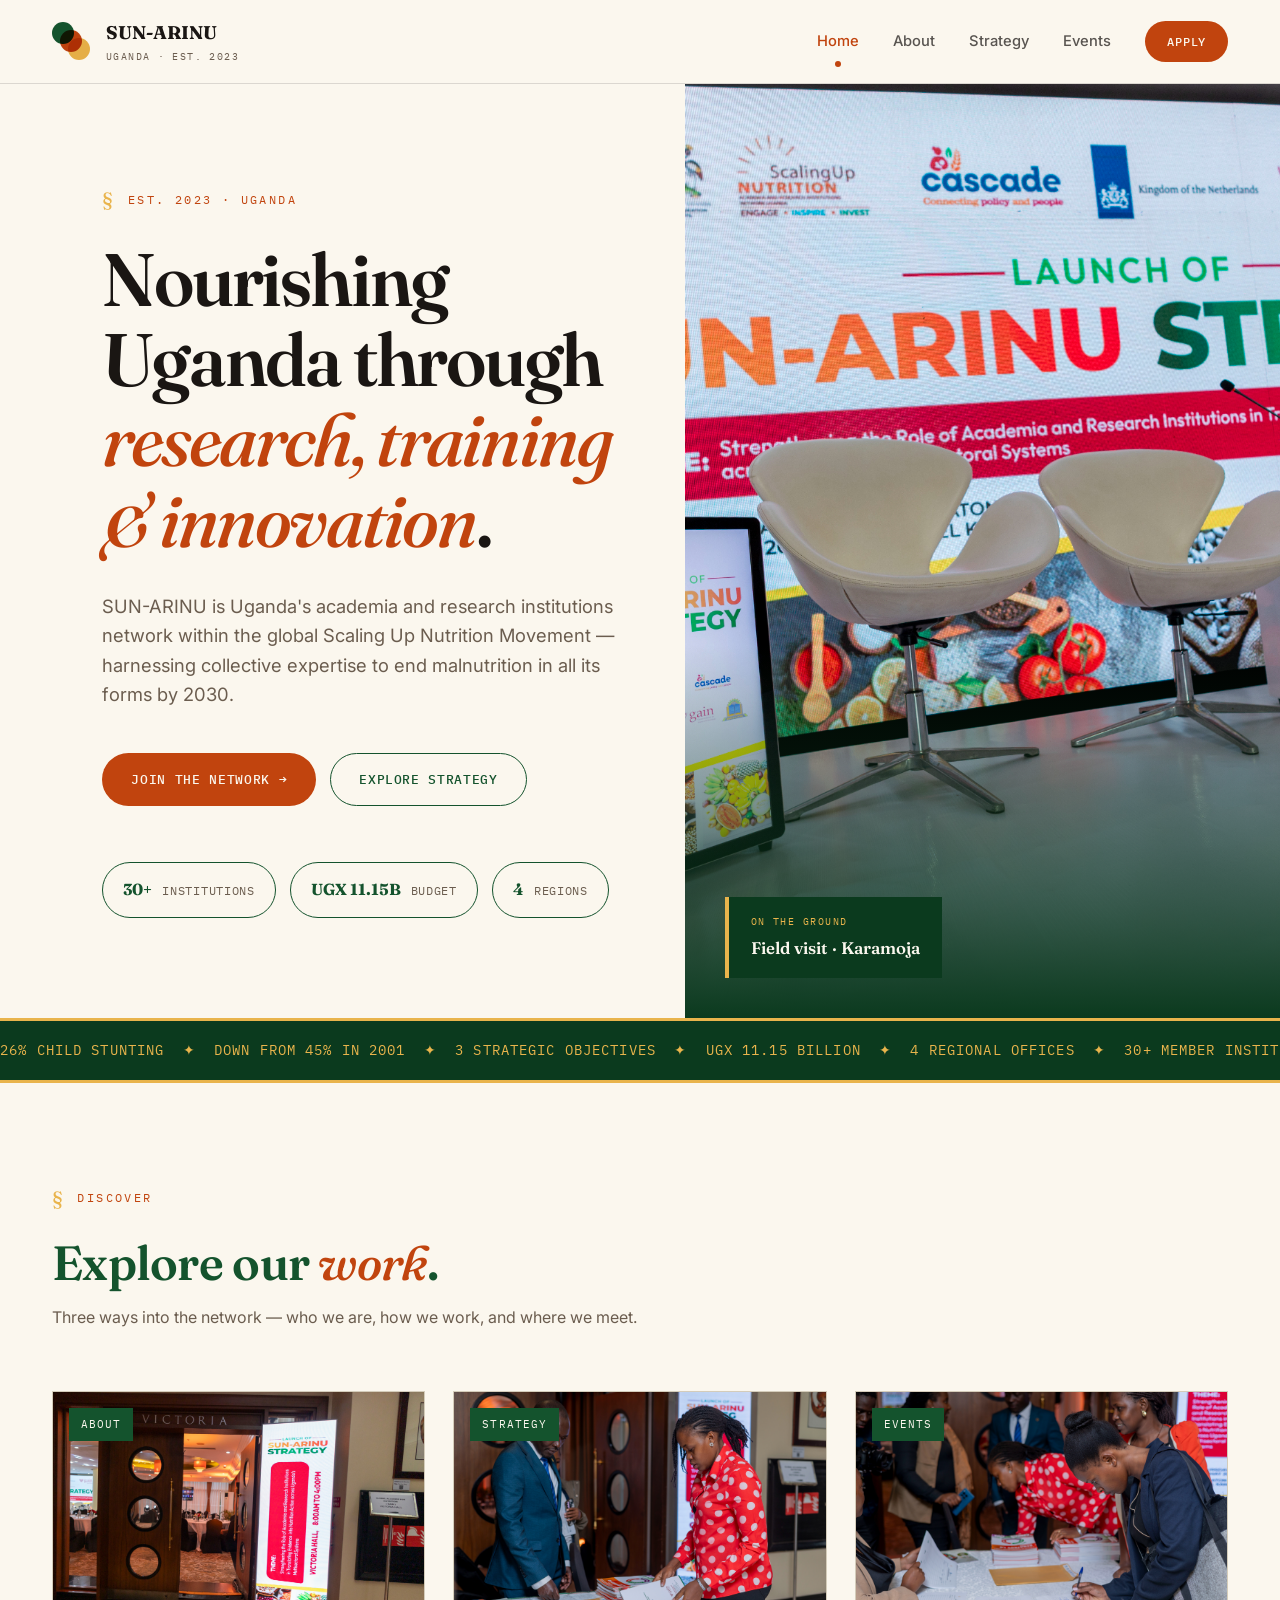
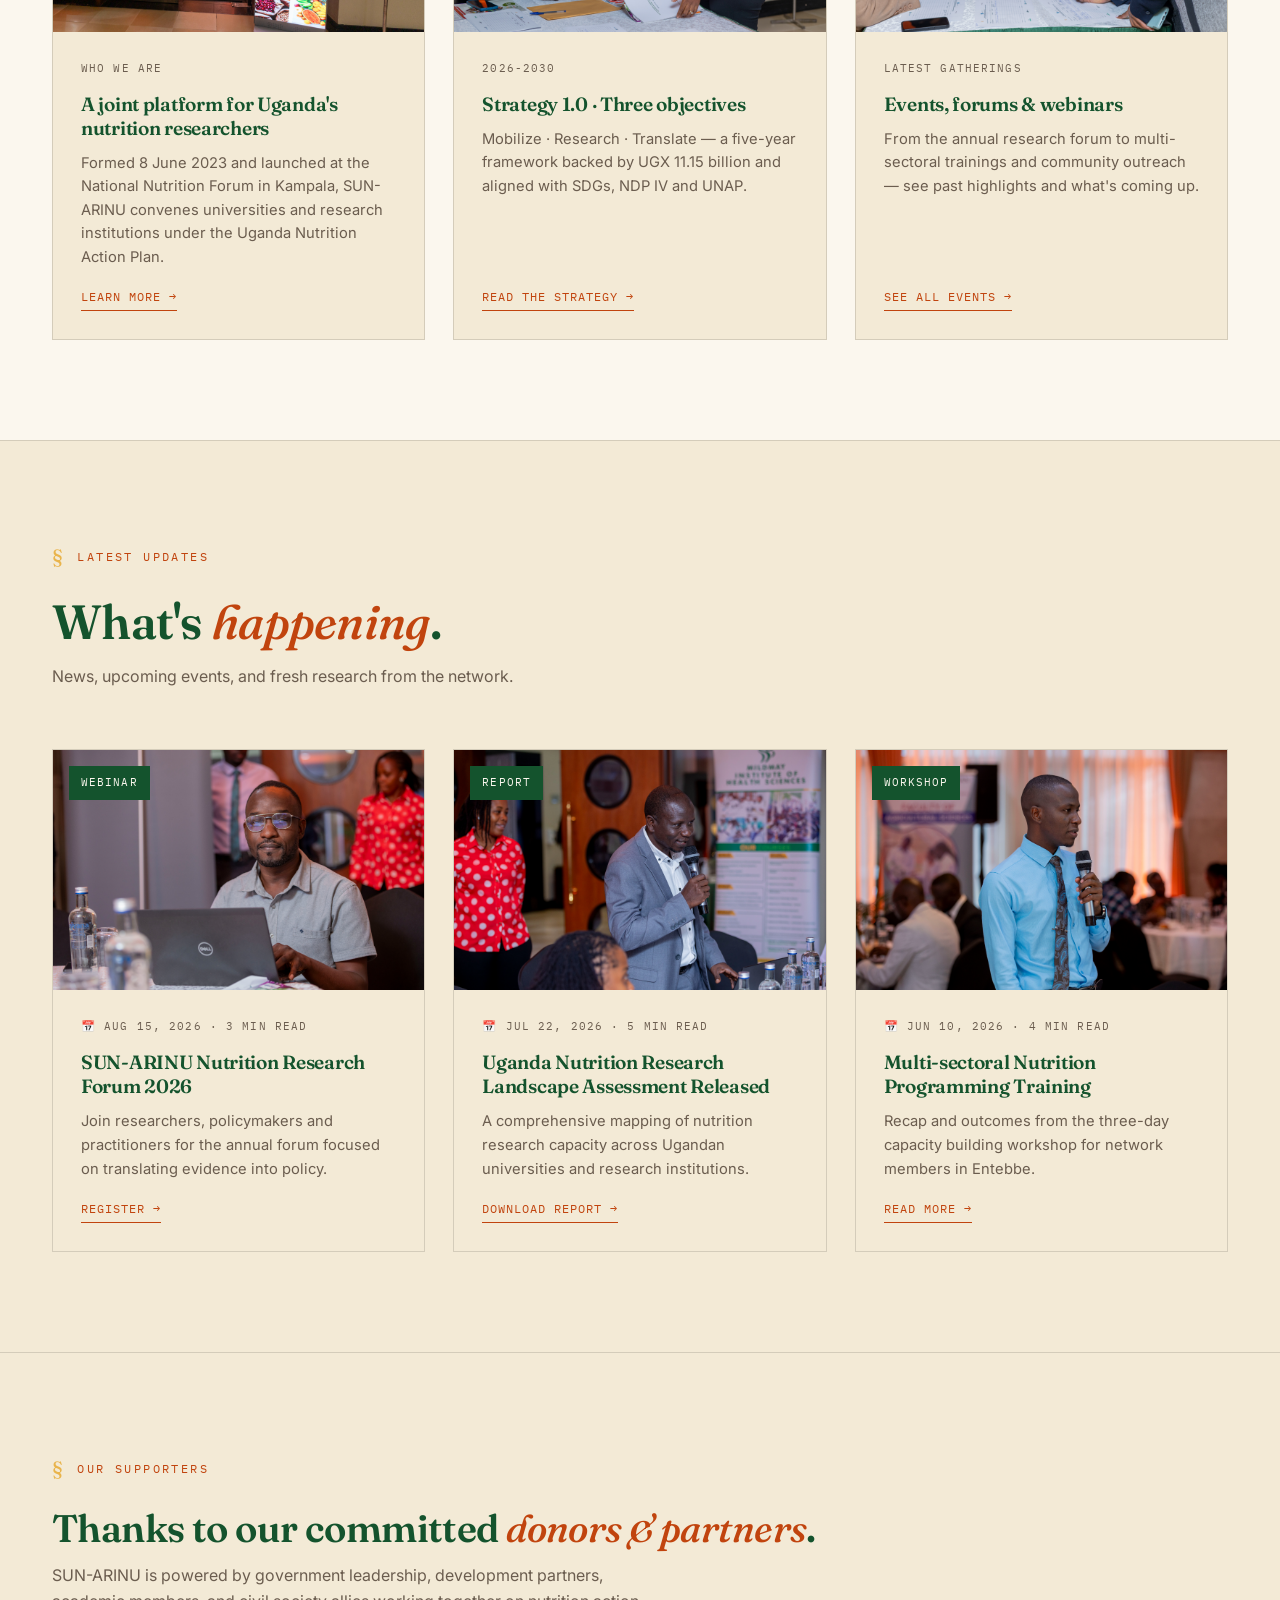
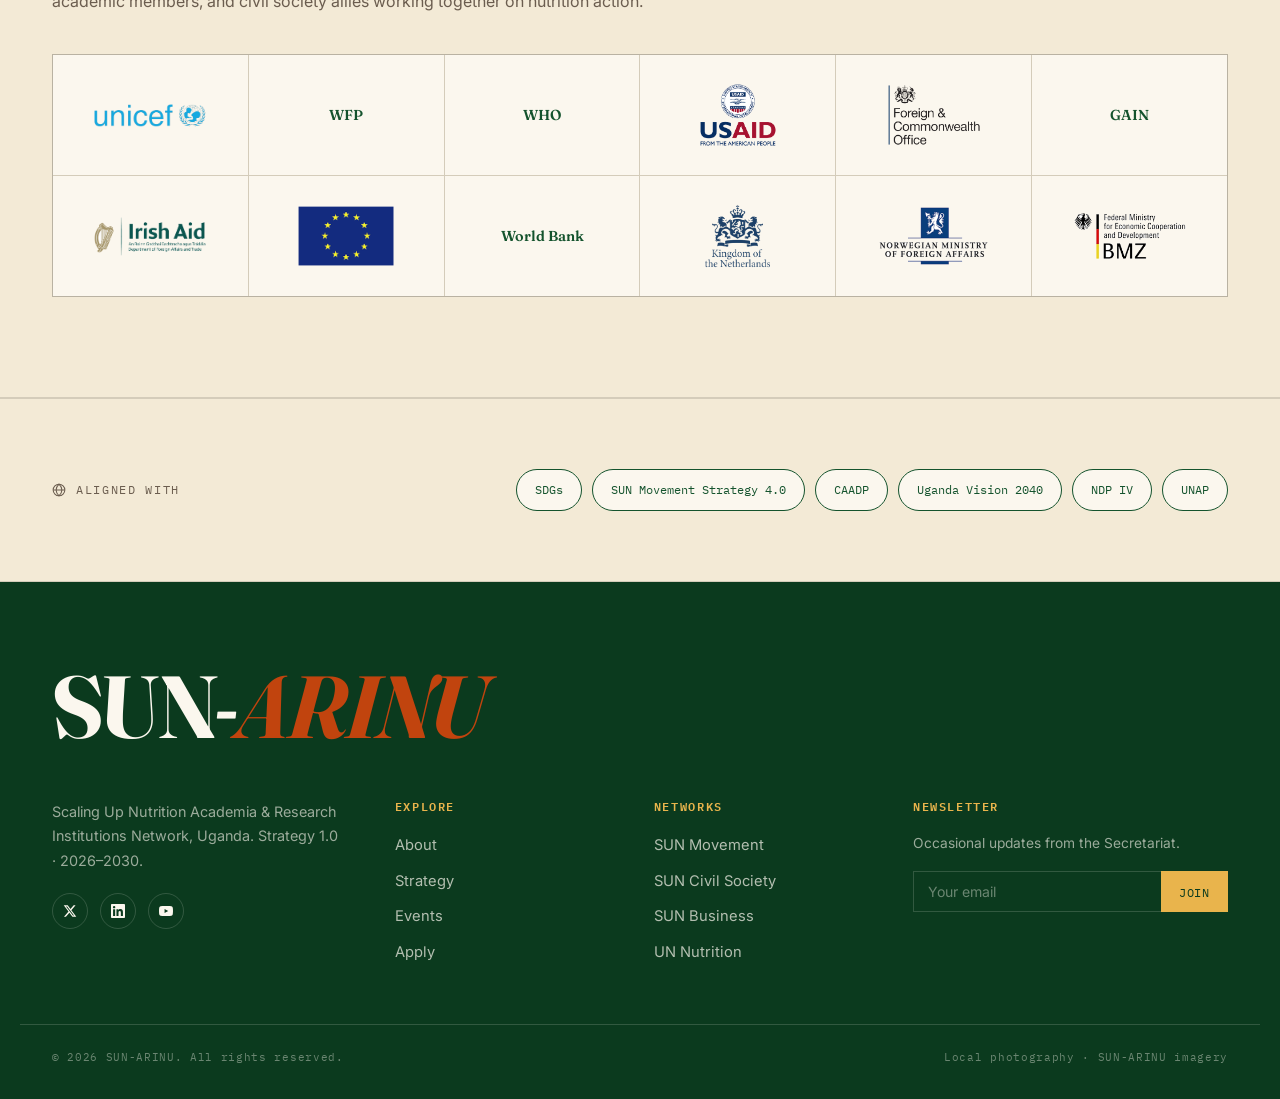
==== commit a125b6dc: "update web" ====
--- a/index.html
+++ b/index.html
@@ -3,523 +3,125 @@
 <head>
 <meta charset="UTF-8">
 <meta name="viewport" content="width=device-width, initial-scale=1.0">
-<title>SUN-ARINU · Nourishing Uganda through research, training &amp; innovation</title>
-<meta name="description" content="Scaling Up Nutrition Academia and Research Institutions Network, Uganda. Strategy 1.0 for 2026–2030.">
+<title>SUN-ARINU · Uganda's Nutrition Research Network</title>
+<meta name="description" content="SUN-ARINU: Uganda's academia and research institutions network within the Scaling Up Nutrition Movement.">
 <link rel="preconnect" href="https://fonts.googleapis.com">
 <link rel="preconnect" href="https://fonts.gstatic.com" crossorigin>
 <link href="https://fonts.googleapis.com/css2?family=Fraunces:opsz,wght@9..144,300;9..144,500;9..144,600;9..144,700;9..144,800&family=Inter:wght@400;500;600;700&family=IBM+Plex+Mono:wght@400;500&display=swap" rel="stylesheet">
-<link rel="stylesheet" href="style.css">
+<link rel="stylesheet" href="styles.css">
 </head>
 <body>
-
-<div class="loader"><div class="loader-mark">SUN-ARINU<small>Est. 2023 · Uganda</small></div></div>
 <div class="progress" id="progress"></div>
-
 <nav class="top">
   <div class="wrap">
-    <a href="#" class="brand">
+    <a href="index.html" class="brand">
       <span class="brand-mark" aria-hidden="true"><span></span><span></span><span></span></span>
-      <span>SUN-ARINU<small>Uganda · est. 2023</small></span>
+      <span>SUN-ARINU<small>Uganda &middot; est. 2023</small></span>
     </a>
     <div class="navlinks">
-      <a href="#about">About</a>
-      <a href="#challenge">Challenge</a>
-      <a href="#objectives">Strategy</a>
-      <a href="#leadership">Leadership</a>
-      <a href="#notes">Field notes</a>
-      <a href="#apply" class="nav-cta">Apply</a>
+      <a href="index.html" class="current">Home</a>
+      <a href="about.html" class="">About</a>
+      <a href="strategy.html" class="">Strategy</a>
+      <a href="events.html" class="">Events</a>
+      <a href="apply.html" class="nav-cta">Apply</a>
     </div>
     <button class="hamburger" aria-label="Menu"><span></span><span></span><span></span></button>
   </div>
 </nav>
-
 <header class="hero">
-  <div class="hero-noise" aria-hidden="true"></div>
   <div class="hero-left">
-    <div class="kicker">Est. 2023 · Uganda</div>
-    <h1>
-      <span class="word">Nourishing</span>
-      <span class="word">Uganda</span>
-      <span class="word">through</span>
-      <span class="word"><em>research,</em></span>
-      <span class="word"><em>training</em></span>
-      <span class="word"><em>&amp; innovation.</em></span>
-    </h1>
-    <p class="lede">SUN-ARINU is Uganda's academia and research institutions network within the global Scaling Up Nutrition Movement — harnessing collective expertise to end malnutrition in all its forms by 2030.</p>
+    <div class="kicker">Est. 2023 &middot; Uganda</div>
+    <h1>Nourishing Uganda through <em>research, training &amp; innovation</em>.</h1>
+    <p class="lede">SUN-ARINU is Uganda's academia and research institutions network within the global Scaling Up Nutrition Movement &mdash; harnessing collective expertise to end malnutrition in all its forms by 2030.</p>
     <div class="hero-actions">
-      <a href="#apply" class="btn btn-primary">Join the network →</a>
-      <a href="#objectives" class="btn btn-ghost">Explore strategy</a>
+      <a href="apply.html" class="btn btn-primary">Join the network &rarr;</a>
+      <a href="strategy.html" class="btn btn-ghost">Explore strategy</a>
     </div>
     <div class="mini-stats">
       <div class="mini-stat"><b>30+</b><span>Institutions</span></div>
       <div class="mini-stat"><b>UGX 11.15B</b><span>Budget</span></div>
       <div class="mini-stat"><b>4</b><span>Regions</span></div>
     </div>
-    <svg class="uganda-outline" viewBox="0 0 100 100" aria-hidden="true">
-      <path d="M20,20 L40,15 L60,18 L78,28 L82,50 L75,72 L55,85 L32,82 L18,65 L15,42 Z"/>
-    </svg>
   </div>
   <div class="hero-right">
-    <img src="https://images.unsplash.com/photo-1594736797933-d0501ba2fe65?w=1400&q=85" alt="Ugandan community" loading="eager">
+    <img src="img/photo-01.jpg" alt="SUN-ARINU on the ground" loading="eager">
     <div class="hero-overlay"></div>
-    <div class="play-badge" aria-hidden="true">Story</div>
     <div class="hero-badge">
       <div class="lbl">On the ground</div>
-      <div class="val">Field visit · Karamoja</div>
+      <div class="val">Field visit &middot; Karamoja</div>
     </div>
   </div>
 </header>
-
 <div class="marquee" aria-hidden="true">
   <div class="marquee-track">
-    <span>26% child stunting &nbsp;✦&nbsp; Down from 45% in 2001 &nbsp;✦&nbsp; 3 strategic objectives &nbsp;✦&nbsp; UGX 11.15 billion &nbsp;✦&nbsp; 4 regional offices &nbsp;✦&nbsp; 30+ member institutions &nbsp;✦&nbsp; Anchored in OPM &nbsp;✦&nbsp; Aligned with SDGs &nbsp;✦&nbsp; Ending malnutrition by 2030 &nbsp;✦&nbsp;</span>
-    <span>26% child stunting &nbsp;✦&nbsp; Down from 45% in 2001 &nbsp;✦&nbsp; 3 strategic objectives &nbsp;✦&nbsp; UGX 11.15 billion &nbsp;✦&nbsp; 4 regional offices &nbsp;✦&nbsp; 30+ member institutions &nbsp;✦&nbsp; Anchored in OPM &nbsp;✦&nbsp; Aligned with SDGs &nbsp;✦&nbsp; Ending malnutrition by 2030 &nbsp;✦&nbsp;</span>
+    <span>26% child stunting &nbsp;&#10022;&nbsp; Down from 45% in 2001 &nbsp;&#10022;&nbsp; 3 strategic objectives &nbsp;&#10022;&nbsp; UGX 11.15 billion &nbsp;&#10022;&nbsp; 4 regional offices &nbsp;&#10022;&nbsp; 30+ member institutions &nbsp;&#10022;&nbsp; Anchored in OPM &nbsp;&#10022;&nbsp; Aligned with SDGs &nbsp;&#10022;&nbsp; Ending malnutrition by 2030 &nbsp;&#10022;&nbsp;</span>
+    <span>26% child stunting &nbsp;&#10022;&nbsp; Down from 45% in 2001 &nbsp;&#10022;&nbsp; 3 strategic objectives &nbsp;&#10022;&nbsp; UGX 11.15 billion &nbsp;&#10022;&nbsp; 4 regional offices &nbsp;&#10022;&nbsp; 30+ member institutions &nbsp;&#10022;&nbsp; Anchored in OPM &nbsp;&#10022;&nbsp; Aligned with SDGs &nbsp;&#10022;&nbsp; Ending malnutrition by 2030 &nbsp;&#10022;&nbsp;</span>
   </div>
 </div>
 
-<section id="about" class="about">
+<section class="featured">
   <div class="wrap">
-    <div class="kicker">Who we are</div>
-    <h2 class="big reveal">We believe good nutrition begins with <em>better questions</em>.</h2>
-    <svg class="wave" viewBox="0 0 120 20"><path d="M0,10 Q15,0 30,10 T60,10 T90,10 T120,10"/></svg>
-    <div class="about-grid">
-      <div class="about-left reveal">
-        <p><strong>SUN-ARINU was formed on 8 June 2023,</strong> spearheaded by the Office of the Prime Minister and the Ministry of Education and Sports. It was formally launched on 17 May 2024 during the National Nutrition Forum in Kampala.</p>
-        <p>It operates as one of Uganda's official SUN Movement networks under the Uganda Nutrition Action Plan (UNAP II), alongside the SUN Business Network, SUN Civil Society Network, and Development Partners Group.</p>
-        <p>The network harnesses the collective expertise of universities, researchers, and research institutions — turning nutrition science into training, policy, and practice that reaches communities across Uganda's four regions.</p>
-      </div>
-      <div class="collage reveal">
-        <div class="collage-img a">
-          <img src="https://images.unsplash.com/photo-1509099836639-18ba1795216d?w=900&q=80" alt="Community gathering" loading="lazy">
-          <div class="collage-tag">Community</div>
-        </div>
-        <div class="collage-img b">
-          <img src="https://images.unsplash.com/photo-1516627145497-ae6968895b74?w=600&q=80" alt="Ugandan children" loading="lazy">
-        </div>
-        <div class="collage-img c">
-          <img src="https://images.unsplash.com/photo-1531123897727-8f129e1688ce?w=400&q=80" alt="Family" loading="lazy">
-        </div>
-      </div>
-    </div>
-    <div class="htimeline reveal">
-      <div class="htp"><div class="dot"></div><div class="year">2011</div><div class="desc">Uganda joins the global SUN Movement</div></div>
-      <div class="htp"><div class="dot"></div><div class="year">Jun 2023</div><div class="desc">SUN-ARINU formed under OPM &amp; MoES</div></div>
-      <div class="htp"><div class="dot"></div><div class="year">May 2024</div><div class="desc">Launched at National Nutrition Forum, Kampala</div></div>
-      <div class="htp"><div class="dot"></div><div class="year">2025</div><div class="desc">Featured at CAADP Kampala Summit &amp; UNFSS+4</div></div>
-      <div class="htp"><div class="dot"></div><div class="year">2026–30</div><div class="desc">Strategy 1.0 implementation</div></div>
+    <div class="kicker">Discover</div>
+    <h2>Explore our <em>work</em>.</h2>
+    <p class="intro">Three ways into the network &mdash; who we are, how we work, and where we meet.</p>
+    <div class="fcards">
+      <a href="about.html" class="fcard reveal">
+        <div class="fcard-img"><img src="img/photo-02.jpg" alt="About" loading="lazy"><div class="fcard-badge">About</div></div>
+        <div class="fcard-body"><div class="meta">Who we are</div><h3>A joint platform for Uganda's nutrition researchers</h3><p>Formed 8 June 2023 and launched at the National Nutrition Forum in Kampala, SUN-ARINU convenes universities and research institutions under the Uganda Nutrition Action Plan.</p><span class="cta">Learn more &rarr;</span></div>
+      </a>
+      <a href="strategy.html" class="fcard reveal">
+        <div class="fcard-img"><img src="img/photo-03.jpg" alt="Strategy" loading="lazy"><div class="fcard-badge">Strategy</div></div>
+        <div class="fcard-body"><div class="meta">2026-2030</div><h3>Strategy 1.0 &middot; Three objectives</h3><p>Mobilize &middot; Research &middot; Translate &mdash; a five-year framework backed by UGX 11.15 billion and aligned with SDGs, NDP IV and UNAP.</p><span class="cta">Read the strategy &rarr;</span></div>
+      </a>
+      <a href="events.html" class="fcard reveal">
+        <div class="fcard-img"><img src="img/photo-04.jpg" alt="Events" loading="lazy"><div class="fcard-badge">Events</div></div>
+        <div class="fcard-body"><div class="meta">Latest gatherings</div><h3>Events, forums &amp; webinars</h3><p>From the annual research forum to multi-sectoral trainings and community outreach &mdash; see past highlights and what's coming up.</p><span class="cta">See all events &rarr;</span></div>
+      </a>
     </div>
   </div>
 </section>
-
-<section class="manifesto">
-  <blockquote>Ending malnutrition is not a nutrition problem alone — it is a <em>knowledge problem</em>.</blockquote>
-  <cite>— SUN-ARINU Strategy 1.0</cite>
-</section>
-
-<section id="vmg" class="vmg">
+<section class="featured" style="background:var(--cream-warm);border-top:1px solid var(--line);">
   <div class="wrap">
-    <div class="kicker">Our purpose</div>
-    <div class="intro">Not just <em>what</em> we do — but <em>why</em>.</div>
-    <div class="vmg-cards">
-      <div class="vmg-card reveal">
-        <svg class="card-ico" width="22" height="22" viewBox="0 0 24 24" fill="none" stroke="currentColor" stroke-width="1.5"><path d="M1 12s4-8 11-8 11 8 11 8-4 8-11 8-11-8-11-8z"/><circle cx="12" cy="12" r="3"/></svg>
-        <div class="num">01</div>
-        <div class="lbl">Vision</div>
-        <h3>A vibrant network</h3>
-        <p>Enhanced nutrition training, research, and innovation contributing towards ending all forms of malnutrition in Uganda by 2030.</p>
-      </div>
-      <div class="vmg-card reveal">
-        <svg class="card-ico" width="22" height="22" viewBox="0 0 24 24" fill="none" stroke="currentColor" stroke-width="1.5"><polygon points="12 2 15 9 22 9 16 14 18 21 12 17 6 21 8 14 2 9 9 9"/></svg>
-        <div class="num">02</div>
-        <div class="lbl">Mission</div>
-        <h3>Coordinated capacity</h3>
-        <p>Creating a strong, coordinated, and vibrant network for nutrition training, research, and innovation in Uganda.</p>
-      </div>
-      <div class="vmg-card reveal">
-        <svg class="card-ico" width="22" height="22" viewBox="0 0 24 24" fill="none" stroke="currentColor" stroke-width="1.5"><circle cx="12" cy="12" r="10"/><circle cx="12" cy="12" r="6"/><circle cx="12" cy="12" r="2"/></svg>
-        <div class="num">03</div>
-        <div class="lbl">Goal</div>
-        <h3>Expertise, harnessed</h3>
-        <p>To harness the expertise of academia, researchers, and research institutions for Scaling Up Nutrition in Uganda.</p>
-      </div>
+    <div class="kicker">Latest updates</div>
+    <h2>What's <em>happening</em>.</h2>
+    <p class="intro">News, upcoming events, and fresh research from the network.</p>
+    <div class="fcards">
+      <a href="events.html" class="fcard reveal">
+        <div class="fcard-img"><img src="img/photo-05.jpg" alt="Research Forum" loading="lazy"><div class="fcard-badge">Webinar</div></div>
+        <div class="fcard-body"><div class="meta">&#128197; Aug 15, 2026 &middot; 3 min read</div><h3>SUN-ARINU Nutrition Research Forum 2026</h3><p>Join researchers, policymakers and practitioners for the annual forum focused on translating evidence into policy.</p><span class="cta">Register &rarr;</span></div>
+      </a>
+      <a href="events.html" class="fcard reveal">
+        <div class="fcard-img"><img src="img/photo-06.jpg" alt="Report" loading="lazy"><div class="fcard-badge">Report</div></div>
+        <div class="fcard-body"><div class="meta">&#128197; Jul 22, 2026 &middot; 5 min read</div><h3>Uganda Nutrition Research Landscape Assessment Released</h3><p>A comprehensive mapping of nutrition research capacity across Ugandan universities and research institutions.</p><span class="cta">Download report &rarr;</span></div>
+      </a>
+      <a href="events.html" class="fcard reveal">
+        <div class="fcard-img"><img src="img/photo-07.jpg" alt="Workshop" loading="lazy"><div class="fcard-badge">Workshop</div></div>
+        <div class="fcard-body"><div class="meta">&#128197; Jun 10, 2026 &middot; 4 min read</div><h3>Multi-sectoral Nutrition Programming Training</h3><p>Recap and outcomes from the three-day capacity building workshop for network members in Entebbe.</p><span class="cta">Read more &rarr;</span></div>
+      </a>
     </div>
   </div>
 </section>
-
-<section id="challenge" class="challenge">
+<section class="partners">
   <div class="wrap">
-    <div class="kicker">The nutrition challenge</div>
-    <h2>Uganda's <em>triple burden</em> of malnutrition.</h2>
-    <p>Undernutrition, micronutrient deficiencies, and rising overweight coexist. Progress is real — but uneven. Four sub-regions still face very high child stunting: Ankole, Tooro, Kigezi, and Karamoja.</p>
-    <div class="challenge-grid">
-      <div class="reveal">
-        <div class="map-wrap">
-          <svg class="uganda-map" viewBox="0 0 200 200" aria-label="Uganda map with stunting hotspots">
-            <path class="country" d="M40,45 L80,32 L118,38 L152,52 L170,80 L172,115 L158,145 L130,168 L92,172 L58,160 L34,132 L28,95 L32,68 Z"/>
-            <g class="hotspot"><circle cx="70" cy="130" r="3.5"/><text x="70" y="140">Ankole</text></g>
-            <g class="hotspot"><circle cx="55" cy="105" r="3.5"/><text x="55" y="98">Tooro</text></g>
-            <g class="hotspot"><circle cx="60" cy="155" r="3.5"/><text x="60" y="165">Kigezi</text></g>
-            <g class="hotspot"><circle cx="130" cy="55" r="3.5"/><text x="130" y="48">Karamoja</text></g>
-          </svg>
-        </div>
-        <div class="map-legend">
-          <b>◆</b> Four sub-regions with the highest child stunting (≥30%) &mdash; Ankole (31.2%), Tooro (38.7%), Kigezi (41.6%), Karamoja (43.9%).
-        </div>
-      </div>
-      <div class="reveal">
-        <div class="stat-grid">
-          <div class="stat-tile">
-            <div class="num" data-count="26">0</div><div class="sub">%</div>
-            <div class="lbl">Child stunting · 2022</div>
-          </div>
-          <div class="stat-tile">
-            <div class="num" data-count="10">0</div><div class="sub">%</div>
-            <div class="lbl">Underweight</div>
-          </div>
-          <div class="stat-tile">
-            <div class="num" data-count="3">0</div><div class="sub">%</div>
-            <div class="lbl">Child wasting</div>
-          </div>
-          <div class="stat-tile">
-            <div class="num" data-count="49.8">0</div><div class="sub">% · Kampala women 15-49</div>
-            <div class="lbl">Overweight/obesity</div>
-          </div>
-        </div>
-        <div class="compare">
-          <h3>Twenty years of progress</h3>
-          <div class="csub">Child malnutrition indicators · 2001 → 2022</div>
-          <div class="crow">
-            <div class="clab"><span>Child stunting</span><span>45% → 26%</span></div>
-            <div class="dual"><span class="yr">2001</span><div class="track"><div class="fill" style="--w:90%"></div></div></div>
-            <div class="dual now" style="margin-top:4px"><span class="yr">2022</span><div class="track"><div class="fill" style="--w:52%"></div></div></div>
-          </div>
-          <div class="crow">
-            <div class="clab"><span>Underweight</span><span>18% → 10%</span></div>
-            <div class="dual"><span class="yr">2001</span><div class="track"><div class="fill" style="--w:36%"></div></div></div>
-            <div class="dual now" style="margin-top:4px"><span class="yr">2022</span><div class="track"><div class="fill" style="--w:20%"></div></div></div>
-          </div>
-          <div class="crow">
-            <div class="clab"><span>Wasting</span><span>5% → 3%</span></div>
-            <div class="dual"><span class="yr">2001</span><div class="track"><div class="fill" style="--w:10%"></div></div></div>
-            <div class="dual now" style="margin-top:4px"><span class="yr">2022</span><div class="track"><div class="fill" style="--w:6%"></div></div></div>
-          </div>
-        </div>
-      </div>
+    <div class="kicker">Our supporters</div>
+    <h2>Thanks to our committed <em>donors &amp; partners</em>.</h2>
+    <p style="color:var(--stone);max-width:60ch;">SUN-ARINU is powered by government leadership, development partners, academic members, and civil society allies working together on nutrition action.</p>
+    <div class="plogos" style="margin-top:40px;">
+      <div class="plogo" data-org="UNICEF"><img class="logo-img" src="logos/unicef.png" alt="UNICEF"></div>
+      <div class="plogo" data-org="WFP"><img class="logo-img" src="logos/wfp.png" alt="WFP"></div>
+      <div class="plogo" data-org="WHO"><img class="logo-img" src="logos/who.png" alt="WHO"></div>
+      <div class="plogo" data-org="USAID"><img class="logo-img" src="logos/usaid.png" alt="USAID"></div>
+      <div class="plogo" data-org="FCDO"><img class="logo-img" src="logos/fcdo.png" alt="FCDO"></div>
+      <div class="plogo" data-org="GAIN"><img class="logo-img" src="logos/gain.png" alt="GAIN"></div>
+      <div class="plogo" data-org="Irish Aid"><img class="logo-img" src="logos/irish-aid.png" alt="Irish Aid"></div>
+      <div class="plogo" data-org="European Union"><img class="logo-img" src="logos/eu.png" alt="European Union"></div>
+      <div class="plogo" data-org="World Bank"><img class="logo-img" src="logos/worldbank.png" alt="World Bank"></div>
+      <div class="plogo" data-org="Kingdom of Netherlands"><img class="logo-img" src="logos/netherlands.png" alt="Kingdom of Netherlands"></div>
+      <div class="plogo" data-org="Norway MFA"><img class="logo-img" src="logos/norway-mfa.png" alt="Norway MFA"></div>
+      <div class="plogo" data-org="BMZ Germany"><img class="logo-img" src="logos/bmz.png" alt="BMZ Germany"></div>
     </div>
   </div>
 </section>
-
-<section id="objectives" class="objectives">
-  <div class="wrap">
-    <div class="kicker">Strategy 1.0 · Objectives</div>
-    <h2>Three objectives, one <em>integrated</em> approach.</h2>
-    <div class="tab-bar" role="tablist">
-      <button class="tab-btn active" data-tab="obj1"><strong>01</strong>Mobilize</button>
-      <button class="tab-btn" data-tab="obj2"><strong>02</strong>Research</button>
-      <button class="tab-btn" data-tab="obj3"><strong>03</strong>Translate</button>
-    </div>
-    <div class="tab-panels">
-      <div class="tab-panel active" id="obj1">
-        <div class="obj-image">
-          <img src="https://images.unsplash.com/photo-1509099836639-18ba1795216d?w=800&q=80" alt="Community" loading="lazy">
-          <div class="num-mark">Objective 01</div>
-        </div>
-        <div class="obj-body">
-          <h3>Mobilize a <em>joint platform</em>.</h3>
-          <p>Bring academia, researchers, and research institutions onto one coordinated platform to advance national nutrition priorities.</p>
-          <ul>
-            <li>Operationalize the SUN-ARINU network</li>
-            <li>Sensitize members on network activities</li>
-            <li>Enhance coordination with government &amp; SUN networks</li>
-            <li>Implement resource mobilization strategy</li>
-          </ul>
-          <a href="#apply" class="read-more">Read more →</a>
-        </div>
-      </div>
-      <div class="tab-panel" id="obj2">
-        <div class="obj-image">
-          <img src="https://images.unsplash.com/photo-1594736797933-d0501ba2fe65?w=800&q=80" alt="Research" loading="lazy">
-          <div class="num-mark">Objective 02</div>
-        </div>
-        <div class="obj-body">
-          <h3>Strengthen <em>research &amp; training</em>.</h3>
-          <p>Promote multi-sectoral, interdisciplinary nutrition research, training, and innovation to sharpen programming and practice.</p>
-          <ul>
-            <li>Identify national nutrition research needs</li>
-            <li>Capacity development for members</li>
-            <li>Establish Research &amp; Ethics Committee</li>
-            <li>Centre of excellence for innovation</li>
-          </ul>
-          <a href="#apply" class="read-more">Read more →</a>
-        </div>
-      </div>
-      <div class="tab-panel" id="obj3">
-        <div class="obj-image">
-          <img src="https://images.unsplash.com/photo-1531123897727-8f129e1688ce?w=800&q=80" alt="Policy" loading="lazy">
-          <div class="num-mark">Objective 03</div>
-        </div>
-        <div class="obj-body">
-          <h3>Translate <em>evidence into policy</em>.</h3>
-          <p>Facilitate the translation of research evidence into national and sub-national nutrition policies and planning frameworks.</p>
-          <ul>
-            <li>Communication strategy for research dissemination</li>
-            <li>Research repository &amp; contribution to NIPN</li>
-            <li>Research-policy interface platform</li>
-          </ul>
-          <a href="#apply" class="read-more">Read more →</a>
-        </div>
-      </div>
-    </div>
-  </div>
-</section>
-
-<section id="structure" class="structure">
-  <div class="wrap">
-    <div class="kicker">Governance</div>
-    <h2>Anchored in government, <em>run by its members</em>.</h2>
-    <p>SUN-ARINU reports to the SUN Focal Office under the Office of the Prime Minister and is anchored within the Ministry of Education and Sports. It coordinates closely with MOH, MAAIF, MoGLSD, MoLG, MoWE, MoSTI, KCCA, UBOS, NPA, and fellow SUN networks.</p>
-    <div class="org reveal">
-      <div class="org-node top">Office of the Prime Minister → Ministry of Education &amp; Sports</div>
-      <div class="org-line"></div>
-      <div class="org-row">
-        <div class="org-node">Annual General Assembly</div>
-        <div class="org-node">Advisory Committee</div>
-      </div>
-      <div class="org-line"></div>
-      <div class="org-node exec">Executive Council<br><span style="opacity:0.7;font-size:0.72rem">Chair · Vice Chair · General Secretary · Treasurer</span></div>
-      <div class="org-line"></div>
-      <div class="org-node">SUN-ARINU Secretariat</div>
-      <div class="org-line"></div>
-      <div class="org-regions">
-        <div class="org-node">Northern<br>Coordination</div>
-        <div class="org-node">Eastern<br>Coordination</div>
-        <div class="org-node">Central<br>Coordination</div>
-        <div class="org-node">Western<br>Coordination</div>
-      </div>
-    </div>
-  </div>
-</section>
-
-<section id="financing" class="fin">
-  <div class="wrap">
-    <div class="fin-grid">
-      <div class="fin-left reveal">
-        <div class="kicker">Financing</div>
-        <h2>Five years, <em>one investment plan</em>.</h2>
-        <div class="big-number"><span class="cur">UGX</span>11.15<span class="b">B</span></div>
-        <p>Government leads co-financing, with development partners, private sector, and the network's own membership and ethics-review income covering the balance.</p>
-      </div>
-      <div class="donut-block reveal">
-        <div class="donut">
-          <svg viewBox="0 0 42 42" role="img" aria-label="Funding sources donut">
-            <circle cx="21" cy="21" r="15.9" fill="transparent" stroke="#F3EAD6" stroke-width="8"/>
-            <circle cx="21" cy="21" r="15.9" fill="transparent" stroke="#14532D" stroke-width="8" stroke-dasharray="50 50" stroke-dashoffset="0"/>
-            <circle cx="21" cy="21" r="15.9" fill="transparent" stroke="#C1440E" stroke-width="8" stroke-dasharray="30 70" stroke-dashoffset="-50"/>
-            <circle cx="21" cy="21" r="15.9" fill="transparent" stroke="#E9B44C" stroke-width="8" stroke-dasharray="10 90" stroke-dashoffset="-80"/>
-            <circle cx="21" cy="21" r="15.9" fill="transparent" stroke="#6B5D4F" stroke-width="8" stroke-dasharray="5 95" stroke-dashoffset="-90"/>
-            <circle cx="21" cy="21" r="15.9" fill="transparent" stroke="#8FA888" stroke-width="8" stroke-dasharray="3 97" stroke-dashoffset="-95"/>
-            <circle cx="21" cy="21" r="15.9" fill="transparent" stroke="#1A1613" stroke-width="8" stroke-dasharray="2 98" stroke-dashoffset="-98"/>
-          </svg>
-        </div>
-        <ul class="legend">
-          <li><span class="sw" style="background:#14532D"></span>Government of Uganda<span class="pct">50%</span></li>
-          <li><span class="sw" style="background:#C1440E"></span>Development partners<span class="pct">30%</span></li>
-          <li><span class="sw" style="background:#E9B44C"></span>Partnerships<span class="pct">10%</span></li>
-          <li><span class="sw" style="background:#6B5D4F"></span>Private sector<span class="pct">5%</span></li>
-          <li><span class="sw" style="background:#8FA888"></span>Membership fees<span class="pct">2%</span></li>
-          <li><span class="sw" style="background:#1A1613"></span>Research &amp; Ethics Committee<span class="pct">3%</span></li>
-        </ul>
-      </div>
-    </div>
-  </div>
-</section>
-
-<section id="leadership" class="lead">
-  <div class="wrap">
-    <div class="kicker">Leadership</div>
-    <h2>Meet the team <em>steering the network</em>.</h2>
-    <p class="lead-intro">SUN-ARINU is led by an Executive Council drawn from Uganda's leading universities and research institutions.</p>
-    <div class="lead-grid">
-      <div class="lead-card reveal">
-        <div class="lead-avatar"><img src="https://images.unsplash.com/photo-1531123897727-8f129e1688ce?w=300&h=300&fit=crop&q=80" alt="Chairperson" loading="lazy"></div>
-        <div class="lead-role">Chairperson</div>
-        <h3>Dr. Peterson Kato Kikomeko</h3>
-        <div class="lead-aff">Kyambogo University</div>
-      </div>
-      <div class="lead-card reveal">
-        <div class="lead-avatar"><img src="https://images.unsplash.com/photo-1544005313-94ddf0286df2?w=300&h=300&fit=crop&q=80" alt="Vice Chairperson" loading="lazy"></div>
-        <div class="lead-role">Vice Chairperson</div>
-        <h3>Dr. Mbabazi Muniirah</h3>
-        <div class="lead-aff">Africa Innovations Institute</div>
-      </div>
-      <div class="lead-card reveal">
-        <div class="lead-avatar"><img src="https://images.unsplash.com/photo-1519085360753-af0119f7cbe7?w=300&h=300&fit=crop&q=80" alt="General Secretary" loading="lazy"></div>
-        <div class="lead-role">General Secretary</div>
-        <h3>Prof. Ivan Muzira Mukisa</h3>
-        <div class="lead-aff">Makerere University</div>
-      </div>
-      <div class="lead-card lead-more reveal">
-        <div class="plus">+</div>
-        <div class="lead-role">And more</div>
-        <h3>12 Executive Council members</h3>
-        <div class="arrow">Meet the team →</div>
-      </div>
-    </div>
-  </div>
-</section>
-
-<section id="notes" class="notes">
-  <div class="wrap">
-    <div class="kicker">Stories from the field</div>
-    <h2>Research that <em>reaches communities</em>.</h2>
-    <p class="notes-intro">Nutrition action starts with people. Three field-note entries from the network's work in progress.</p>
-    <div class="notes-grid">
-      <div class="note reveal">
-        <div class="note-img"><img src="https://images.unsplash.com/photo-1509099836639-18ba1795216d?w=800&q=80" alt="Community nutrition" loading="lazy"></div>
-        <div class="note-body">
-          <div class="note-num">№ 01</div>
-          <div class="note-tag">First 1,000 days</div>
-          <h3>Maternal &amp; child nutrition</h3>
-          <p>Member universities are piloting community-based nutrition education across Karamoja and Kigezi, where child stunting exceeds 40%.</p>
-          <div class="note-quote">"The first 1,000 days shape a lifetime of health and productivity."</div>
-        </div>
-      </div>
-      <div class="note reveal">
-        <div class="note-img"><img src="https://images.unsplash.com/photo-1594736797933-d0501ba2fe65?w=800&q=80" alt="Innovation" loading="lazy"></div>
-        <div class="note-body">
-          <div class="note-num">№ 02</div>
-          <div class="note-tag">Innovation</div>
-          <h3>Food fortification research</h3>
-          <p>Research institutions are advancing bio-fortification and micronutrient research to tackle hidden hunger across Uganda's food systems.</p>
-          <div class="note-quote">"Fortified crops can change what a whole region eats."</div>
-        </div>
-      </div>
-      <div class="note reveal">
-        <div class="note-img"><img src="https://images.unsplash.com/photo-1531123897727-8f129e1688ce?w=800&q=80" alt="Policy" loading="lazy"></div>
-        <div class="note-body">
-          <div class="note-num">№ 03</div>
-          <div class="note-tag">Evidence &amp; policy</div>
-          <h3>From lab to legislation</h3>
-          <p>Through the research-policy interface, SUN-ARINU brings peer-reviewed evidence into district and national dialogues on food, health, and social protection.</p>
-          <div class="note-quote">"Good research only matters when it shapes decisions."</div>
-        </div>
-      </div>
-    </div>
-  </div>
-</section>
-
-<section id="apply" class="join">
-  <div class="wrap">
-    <div class="kicker">Membership</div>
-    <div class="join-grid">
-      <div class="join-left reveal">
-        <h2>Bring your institution <em>on board</em>.</h2>
-        <p>Membership is open to academic and research institutions operating in Uganda that meet the network's eligibility criteria under the Uganda Nutrition Action Plan. Applications are reviewed by the Executive Council and Secretariat.</p>
-        <ul class="crit">
-          <li>Academic institutions accredited by the National Council for Higher Education offering nutrition-related qualifications.</li>
-          <li>Research institutions approved by UNCST or registered non-profits with ethical clearance.</li>
-          <li>International research institutions licensed to operate in Uganda are welcome as ex-official members.</li>
-          <li>Institutions must align with SUN-ARINU's constitution and code of conduct.</li>
-        </ul>
-      </div>
-
-      <!-- Replace secretariat@sunarinu.ug with the actual SUN-ARINU Secretariat email address -->
-      <div class="form-card reveal">
-        <div class="form-sub">Application · SUN-ARINU Secretariat</div>
-        <h3>Apply for membership</h3>
-        <form id="applyForm" action="https://formsubmit.co/secretariat@sunarinu.ug" method="POST">
-          <input type="hidden" name="_subject" value="New SUN-ARINU Membership Application">
-          <input type="hidden" name="_captcha" value="false">
-          <input type="hidden" name="_template" value="table">
-          <input type="hidden" name="_next" value="#applied">
-
-          <div class="field">
-            <label for="institution">
-              <svg width="12" height="12" viewBox="0 0 24 24" fill="none" stroke="currentColor" stroke-width="2"><path d="M3 21h18M5 21V7l7-4 7 4v14"/></svg>
-              Institution name *
-            </label>
-            <input type="text" id="institution" name="Institution" required>
-          </div>
-
-          <div class="form-row">
-            <div class="field">
-              <label for="contact">
-                <svg width="12" height="12" viewBox="0 0 24 24" fill="none" stroke="currentColor" stroke-width="2"><circle cx="12" cy="7" r="4"/><path d="M5 21v-2a7 7 0 0 1 14 0v2"/></svg>
-                Contact person *
-              </label>
-              <input type="text" id="contact" name="Contact person" required>
-            </div>
-            <div class="field">
-              <label for="email">
-                <svg width="12" height="12" viewBox="0 0 24 24" fill="none" stroke="currentColor" stroke-width="2"><path d="M4 4h16v16H4z"/><path d="M4 4l8 8 8-8"/></svg>
-                Email *
-              </label>
-              <input type="email" id="email" name="Email" required>
-            </div>
-          </div>
-
-          <div class="form-row">
-            <div class="field">
-              <label for="category">
-                <svg width="12" height="12" viewBox="0 0 24 24" fill="none" stroke="currentColor" stroke-width="2"><path d="M3 7h18M3 12h18M3 17h18"/></svg>
-                Category
-              </label>
-              <select id="category" name="Category">
-                <option>Academic institution</option>
-                <option>Research institution</option>
-                <option>International (ex-official)</option>
-                <option>Honorary</option>
-              </select>
-            </div>
-            <div class="field">
-              <label for="region">
-                <svg width="12" height="12" viewBox="0 0 24 24" fill="none" stroke="currentColor" stroke-width="2"><circle cx="12" cy="12" r="10"/><path d="M2 12h20M12 2a15 15 0 0 1 0 20a15 15 0 0 1 0-20z"/></svg>
-                Region
-              </label>
-              <select id="region" name="Region">
-                <option>Northern</option>
-                <option>Eastern</option>
-                <option>Central</option>
-                <option>Western</option>
-              </select>
-            </div>
-          </div>
-
-          <div class="field">
-            <label for="phone">
-              <svg width="12" height="12" viewBox="0 0 24 24" fill="none" stroke="currentColor" stroke-width="2"><path d="M22 16.92v3a2 2 0 0 1-2.18 2 19.79 19.79 0 0 1-8.63-3.07 19.5 19.5 0 0 1-6-6A19.79 19.79 0 0 1 2.12 4.18 2 2 0 0 1 4.11 2h3a2 2 0 0 1 2 1.72c.13.96.36 1.9.7 2.81a2 2 0 0 1-.45 2.11L8.09 9.91a16 16 0 0 0 6 6l1.27-1.27a2 2 0 0 1 2.11-.45c.91.34 1.85.57 2.81.7A2 2 0 0 1 22 16.92z"/></svg>
-              Phone
-            </label>
-            <input type="tel" id="phone" name="Phone">
-          </div>
-
-          <div class="field">
-            <label for="programs">
-              <svg width="12" height="12" viewBox="0 0 24 24" fill="none" stroke="currentColor" stroke-width="2"><path d="M4 19.5A2.5 2.5 0 0 1 6.5 17H20"/><path d="M6.5 2H20v20H6.5A2.5 2.5 0 0 1 4 19.5v-15A2.5 2.5 0 0 1 6.5 2z"/></svg>
-              Programs / focus areas
-            </label>
-            <textarea id="programs" name="Programs"></textarea>
-          </div>
-
-          <div class="field">
-            <label for="message">
-              <svg width="12" height="12" viewBox="0 0 24 24" fill="none" stroke="currentColor" stroke-width="2"><path d="M21 15a2 2 0 0 1-2 2H7l-4 4V5a2 2 0 0 1 2-2h14a2 2 0 0 1 2 2z"/></svg>
-              Message
-            </label>
-            <textarea id="message" name="Message"></textarea>
-          </div>
-
-          <button type="submit" class="submit-btn" id="submitBtn">Submit application →</button>
-          <div class="form-note">Your application will be sent directly to the SUN-ARINU Secretariat inbox.</div>
-          <div class="form-success" id="successMsg">
-            ✦ Thank you — your application has been sent. The Secretariat will be in touch shortly.
-          </div>
-        </form>
-      </div>
-    </div>
-  </div>
-</section>
-
 <section class="frameworks">
   <div class="wrap">
     <span class="fw-label">
@@ -536,41 +138,34 @@
     </div>
   </div>
 </section>
-
 <footer>
   <div class="wrap">
     <div class="footmark">SUN-<em>ARINU</em></div>
     <div class="fgrid">
       <div>
-        <p>Scaling Up Nutrition Academia &amp; Research Institutions Network, Uganda. Strategy 1.0 · 2026–2030.</p>
+        <p>Scaling Up Nutrition Academia &amp; Research Institutions Network, Uganda. Strategy 1.0 &middot; 2026&ndash;2030.</p>
         <div class="socials" style="margin-top:20px">
           <a href="#" aria-label="X"><svg width="14" height="14" viewBox="0 0 24 24" fill="currentColor"><path d="M18.244 2.25h3.308l-7.227 8.26 8.502 11.24H16.17l-5.214-6.817L4.99 21.75H1.68l7.73-8.835L1.254 2.25H8.08l4.713 6.231zm-1.161 17.52h1.833L7.084 4.126H5.117z"/></svg></a>
           <a href="#" aria-label="LinkedIn"><svg width="14" height="14" viewBox="0 0 24 24" fill="currentColor"><path d="M20.447 20.452h-3.554v-5.569c0-1.328-.027-3.037-1.852-3.037-1.853 0-2.136 1.445-2.136 2.939v5.667H9.351V9h3.414v1.561h.046c.477-.9 1.637-1.85 3.37-1.85 3.601 0 4.267 2.37 4.267 5.455v6.286zM5.337 7.433a2.062 2.062 0 01-2.063-2.065 2.063 2.063 0 112.063 2.065zm1.782 13.019H3.555V9h3.564v11.452zM22.225 0H1.771C.792 0 0 .774 0 1.729v20.542C0 23.227.792 24 1.771 24h20.451C23.2 24 24 23.227 24 22.271V1.729C24 .774 23.2 0 22.222 0z"/></svg></a>
           <a href="#" aria-label="YouTube"><svg width="14" height="14" viewBox="0 0 24 24" fill="currentColor"><path d="M23.498 6.186a3.016 3.016 0 00-2.122-2.136C19.505 3.545 12 3.545 12 3.545s-7.505 0-9.377.505A3.017 3.017 0 00.502 6.186C0 8.07 0 12 0 12s0 3.93.502 5.814a3.016 3.016 0 002.122 2.136c1.871.505 9.376.505 9.376.505s7.505 0 9.377-.505a3.015 3.015 0 002.122-2.136C24 15.93 24 12 24 12s0-3.93-.502-5.814zM9.545 15.568V8.432L15.818 12l-6.273 3.568z"/></svg></a>
         </div>
       </div>
-      <div>
-        <h4>Explore</h4>
-        <ul>
-          <li><a href="#about">About</a></li>
-          <li><a href="#objectives">Strategy</a></li>
-          <li><a href="#structure">Governance</a></li>
-          <li><a href="#leadership">Leadership</a></li>
-        </ul>
-      </div>
-      <div>
-        <h4>Networks</h4>
-        <ul>
-          <li><a href="#">SUN Movement</a></li>
-          <li><a href="#">SUN Civil Society</a></li>
-          <li><a href="#">SUN Business</a></li>
-          <li><a href="#">UN Nutrition</a></li>
-        </ul>
-      </div>
+      <div><h4>Explore</h4><ul>
+        <li><a href="about.html">About</a></li>
+        <li><a href="strategy.html">Strategy</a></li>
+        <li><a href="events.html">Events</a></li>
+        <li><a href="apply.html">Apply</a></li>
+      </ul></div>
+      <div><h4>Networks</h4><ul>
+        <li><a href="https://scalingupnutrition.org" target="_blank" rel="noopener">SUN Movement</a></li>
+        <li><a href="#">SUN Civil Society</a></li>
+        <li><a href="#">SUN Business</a></li>
+        <li><a href="#">UN Nutrition</a></li>
+      </ul></div>
       <div>
         <h4>Newsletter</h4>
         <p style="font-size:0.86rem">Occasional updates from the Secretariat.</p>
-        <form class="newsletter" onsubmit="event.preventDefault();this.innerHTML='<span style=color:var(--gold);font-family:IBM+Plex+Mono,monospace;font-size:0.78rem;letter-spacing:0.06em;text-transform:uppercase>Subscribed ✓</span>'">
+        <form class="newsletter" onsubmit="event.preventDefault();this.innerHTML='<span style=color:var(--gold);font-family:IBM+Plex+Mono,monospace;font-size:0.78rem;letter-spacing:0.06em;text-transform:uppercase>Subscribed &#10003;</span>'">
           <input type="email" placeholder="Your email" required>
           <button type="submit">Join</button>
         </form>
@@ -578,78 +173,9 @@
     </div>
   </div>
   <div class="footnote">
-    <span>© 2026 SUN-ARINU. All rights reserved.</span>
-    <span>Sample imagery courtesy of Unsplash · replace before publishing.</span>
+    <span>&copy; 2026 SUN-ARINU. All rights reserved.</span>
+    <span>Local photography &middot; SUN-ARINU imagery</span>
   </div>
 </footer>
-
-<script>
-  // Scroll progress
-  const progress = document.getElementById('progress');
-  window.addEventListener('scroll', ()=>{
-    const h = document.documentElement;
-    const p = (h.scrollTop / (h.scrollHeight - h.clientHeight)) * 100;
-    progress.style.width = p + '%';
-  });
-
-  // Reveal on scroll
-  const io = new IntersectionObserver((entries)=>{
-    entries.forEach(e=>{ if(e.isIntersecting){ e.target.classList.add('in','visible'); } });
-  }, {threshold:0.15});
-  document.querySelectorAll('.reveal').forEach(el=>io.observe(el));
-
-  // Bar animations
-  const bio = new IntersectionObserver((entries)=>{
-    entries.forEach(en=>{
-      if(!en.isIntersecting) return;
-      en.target.classList.add('visible');
-      bio.unobserve(en.target);
-    });
-  }, {threshold:0.35});
-  document.querySelectorAll('.crow').forEach(r=>bio.observe(r));
-
-  // Counter animation
-  const cio = new IntersectionObserver((entries)=>{
-    entries.forEach(en=>{
-      if(!en.isIntersecting) return;
-      const el = en.target;
-      const target = parseFloat(el.dataset.count);
-      const isDec = (el.dataset.count.indexOf('.') > -1);
-      let cur = 0;
-      const step = target / 50;
-      const t = setInterval(()=>{
-        cur += step;
-        if(cur >= target){ cur = target; clearInterval(t); }
-        el.textContent = isDec ? cur.toFixed(1) : Math.floor(cur);
-      }, 24);
-      cio.unobserve(el);
-    });
-  }, {threshold:0.5});
-  document.querySelectorAll('[data-count]').forEach(el=>cio.observe(el));
-
-  // Tabs
-  document.querySelectorAll('.tab-btn').forEach(btn=>{
-    btn.addEventListener('click', ()=>{
-      const target = btn.dataset.tab;
-      document.querySelectorAll('.tab-btn').forEach(b=>b.classList.remove('active'));
-      document.querySelectorAll('.tab-panel').forEach(p=>p.classList.remove('active'));
-      btn.classList.add('active');
-      document.getElementById(target).classList.add('active');
-    });
-  });
-
-  // Form UX
-  const form = document.getElementById('applyForm');
-  const btn = document.getElementById('submitBtn');
-  form.addEventListener('submit', ()=>{
-    btn.disabled = true;
-    btn.textContent = 'Sending...';
-  });
-  if(window.location.hash === '#applied'){
-    document.getElementById('successMsg').classList.add('show');
-    document.getElementById('apply').scrollIntoView({behavior:'smooth'});
-  }
-</script>
-
-</body>
-</html>
+<script src="script.js"></script>
+</body></html>
--- a/styles.css
+++ b/styles.css
@@ -0,0 +1,2709 @@
+:root {
+    --forest: #14532D;
+    --forest-deep: #0B3A1E;
+    --terracotta: #C1440E;
+    --terracotta-deep: #8F3208;
+    --gold: #E9B44C;
+    --gold-deep: #C99633;
+    --cream: #FBF7EE;
+    --cream-warm: #F3EAD6;
+    --ink: #1A1613;
+    --stone: #6B5D4F;
+    --line: rgba(26, 22, 19, 0.14);
+    --line-dark: rgba(251, 247, 238, 0.16);
+    --max: 1240px
+}
+
+* {
+    box-sizing: border-box;
+    margin: 0;
+    padding: 0
+}
+
+html {
+    scroll-behavior: smooth
+}
+
+body {
+    background: var(--cream);
+    color: var(--ink);
+    font-family: 'Inter', system-ui, sans-serif;
+    line-height: 1.6;
+    -webkit-font-smoothing: antialiased;
+    overflow-x: hidden
+}
+
+h1,
+h2,
+h3,
+h4 {
+    font-family: 'Fraunces', serif;
+    font-weight: 600;
+    letter-spacing: -0.015em;
+    line-height: 1.08
+}
+
+a {
+    color: inherit;
+    text-decoration: none
+}
+
+img {
+    max-width: 100%;
+    display: block
+}
+
+::selection {
+    background: var(--forest);
+    color: var(--cream)
+}
+
+::-webkit-scrollbar {
+    width: 8px;
+    height: 8px
+}
+
+::-webkit-scrollbar-track {
+    background: var(--cream-warm)
+}
+
+::-webkit-scrollbar-thumb {
+    background: var(--terracotta)
+}
+
+::-webkit-scrollbar-thumb:hover {
+    background: var(--terracotta-deep)
+}
+
+.wrap {
+    max-width: var(--max);
+    margin: 0 auto;
+    padding: 0 32px
+}
+
+section {
+    padding: 120px 0;
+    position: relative
+}
+
+@media(max-width:720px) {
+    section {
+        padding: 80px 0
+    }
+
+    .wrap {
+        padding: 0 22px
+    }
+}
+
+.kicker {
+    font-family: 'IBM Plex Mono', monospace;
+    font-size: 0.75rem;
+    letter-spacing: 0.2em;
+    text-transform: uppercase;
+    color: var(--terracotta);
+    display: inline-flex;
+    align-items: center;
+    gap: 12px;
+    margin-bottom: 24px
+}
+
+.kicker::before {
+    content: "\A7";
+    color: var(--gold);
+    font-family: 'Fraunces', serif;
+    font-size: 1.2rem;
+    font-weight: 500
+}
+
+.progress {
+    position: fixed;
+    top: 0;
+    left: 0;
+    height: 3px;
+    background: var(--terracotta);
+    width: 0;
+    z-index: 200;
+    transition: width .1s
+}
+
+nav.top {
+    position: sticky;
+    top: 0;
+    z-index: 100;
+    background: rgba(251, 247, 238, 0.94);
+    backdrop-filter: blur(12px);
+    -webkit-backdrop-filter: blur(12px);
+    border-bottom: 1px solid var(--line)
+}
+
+nav.top .wrap {
+    display: flex;
+    align-items: center;
+    justify-content: space-between;
+    padding-top: 18px;
+    padding-bottom: 18px
+}
+
+.brand {
+    display: flex;
+    align-items: center;
+    gap: 14px;
+    font-family: 'Fraunces', serif;
+    font-weight: 700;
+    font-size: 1.15rem
+}
+
+.brand-mark {
+    width: 40px;
+    height: 40px;
+    position: relative;
+    flex-shrink: 0
+}
+
+.brand-mark span {
+    position: absolute;
+    width: 22px;
+    height: 22px;
+    border-radius: 50%
+}
+
+.brand-mark span:nth-child(1) {
+    background: var(--forest);
+    top: 0;
+    left: 0
+}
+
+.brand-mark span:nth-child(2) {
+    background: var(--terracotta);
+    top: 8px;
+    left: 8px;
+    mix-blend-mode: multiply
+}
+
+.brand-mark span:nth-child(3) {
+    background: var(--gold);
+    top: 16px;
+    left: 16px;
+    mix-blend-mode: multiply
+}
+
+.brand small {
+    display: block;
+    font-family: 'IBM Plex Mono', monospace;
+    font-weight: 400;
+    font-size: 0.62rem;
+    letter-spacing: 0.14em;
+    color: var(--stone);
+    text-transform: uppercase;
+    margin-top: 2px
+}
+
+.navlinks {
+    display: flex;
+    gap: 34px;
+    align-items: center;
+    font-size: 0.92rem
+}
+
+.navlinks a {
+    color: var(--ink);
+    opacity: 0.72;
+    font-weight: 500;
+    transition: opacity .2s, color .2s;
+    position: relative
+}
+
+.navlinks a:hover {
+    opacity: 1;
+    color: var(--terracotta)
+}
+
+.navlinks a.current {
+    color: var(--terracotta);
+    opacity: 1
+}
+
+.navlinks a.current::after {
+    content: "";
+    display: block;
+    width: 6px;
+    height: 6px;
+    border-radius: 50%;
+    background: var(--terracotta);
+    position: absolute;
+    left: 50%;
+    transform: translateX(-50%);
+    bottom: -14px
+}
+
+.nav-cta {
+    background: var(--terracotta);
+    color: var(--cream) !important;
+    opacity: 1 !important;
+    padding: 11px 22px;
+    border-radius: 100px;
+    font-family: 'IBM Plex Mono', monospace;
+    font-size: 0.76rem;
+    letter-spacing: 0.06em;
+    text-transform: uppercase;
+    font-weight: 500;
+    transition: background .2s, transform .2s
+}
+
+.nav-cta:hover {
+    background: var(--terracotta-deep);
+    transform: translateY(-1px)
+}
+
+.nav-cta.current::after {
+    display: none
+}
+
+.hamburger {
+    display: none;
+    background: none;
+    border: 0;
+    width: 38px;
+    height: 38px;
+    cursor: pointer
+}
+
+.hamburger span {
+    display: block;
+    width: 22px;
+    height: 2px;
+    background: var(--ink);
+    margin: 5px auto
+}
+
+@media(max-width:820px) {
+    .navlinks {
+        display: none
+    }
+
+    .hamburger {
+        display: block
+    }
+}
+
+.btn {
+    padding: 15px 28px;
+    border-radius: 100px;
+    font-family: 'IBM Plex Mono', monospace;
+    font-size: 0.82rem;
+    letter-spacing: 0.05em;
+    text-transform: uppercase;
+    font-weight: 500;
+    border: 1.5px solid transparent;
+    cursor: pointer;
+    display: inline-block;
+    transition: all .2s
+}
+
+.btn-primary {
+    background: var(--terracotta);
+    color: var(--cream)
+}
+
+.btn-primary:hover {
+    background: var(--terracotta-deep);
+    transform: translateY(-2px);
+    color: var(--cream)
+}
+
+.btn-ghost {
+    border-color: var(--forest);
+    color: var(--forest);
+    background: transparent
+}
+
+.btn-ghost:hover {
+    background: var(--forest);
+    color: var(--cream)
+}
+
+.hero {
+    min-height: 88vh;
+    display: grid;
+    grid-template-columns: 1.15fr 1fr;
+    padding: 0;
+    background: var(--cream);
+    position: relative;
+    overflow: hidden
+}
+
+@media(max-width:900px) {
+    .hero {
+        grid-template-columns: 1fr;
+        min-height: auto
+    }
+}
+
+.hero-left {
+    padding: 100px 32px 100px 8vw;
+    display: flex;
+    flex-direction: column;
+    justify-content: center;
+    position: relative;
+    z-index: 2
+}
+
+@media(max-width:1200px) {
+    .hero-left {
+        padding: 100px 32px
+    }
+}
+
+.hero-left h1 {
+    font-size: clamp(2.6rem, 5.8vw, 5.2rem);
+    font-weight: 600;
+    letter-spacing: -0.03em;
+    color: var(--ink);
+    margin-bottom: 32px
+}
+
+.hero-left h1 em {
+    color: var(--terracotta);
+    font-style: italic;
+    font-weight: 500
+}
+
+.hero-left .lede {
+    font-size: 1.15rem;
+    color: var(--stone);
+    max-width: 52ch;
+    margin-bottom: 44px
+}
+
+.hero-actions {
+    display: flex;
+    gap: 14px;
+    flex-wrap: wrap;
+    margin-bottom: 56px
+}
+
+.mini-stats {
+    display: flex;
+    gap: 14px;
+    flex-wrap: wrap
+}
+
+.mini-stat {
+    background: var(--cream);
+    border: 1px solid var(--forest);
+    padding: 14px 20px;
+    border-radius: 100px;
+    display: inline-flex;
+    align-items: baseline;
+    gap: 10px;
+    transition: transform .2s, background .2s
+}
+
+.mini-stat:hover {
+    transform: translateY(-3px);
+    background: var(--cream-warm)
+}
+
+.mini-stat b {
+    font-family: 'Fraunces', serif;
+    font-weight: 700;
+    color: var(--forest);
+    font-size: 1rem
+}
+
+.mini-stat span {
+    font-family: 'IBM Plex Mono', monospace;
+    font-size: 0.72rem;
+    color: var(--stone);
+    text-transform: uppercase;
+    letter-spacing: 0.06em
+}
+
+.hero-right {
+    position: relative;
+    overflow: hidden;
+    background: var(--forest)
+}
+
+.hero-right img {
+    width: 100%;
+    height: 100%;
+    object-fit: cover;
+    object-position: center;
+    min-height: 520px;
+    animation: kenburns 30s ease-in-out infinite alternate
+}
+
+@keyframes kenburns {
+    from {
+        transform: scale(1) translate(0, 0)
+    }
+
+    to {
+        transform: scale(1.08) translate(-1%, -2%)
+    }
+}
+
+.hero-overlay {
+    position: absolute;
+    left: 0;
+    right: 0;
+    bottom: 0;
+    height: 40%;
+    background: linear-gradient(to top, var(--forest-deep), transparent);
+    pointer-events: none
+}
+
+.hero-badge {
+    position: absolute;
+    bottom: 40px;
+    left: 40px;
+    background: var(--forest-deep);
+    padding: 16px 22px;
+    border-left: 4px solid var(--gold);
+    color: var(--cream);
+    max-width: 260px
+}
+
+.hero-badge .lbl {
+    font-family: 'IBM Plex Mono', monospace;
+    font-size: 0.65rem;
+    letter-spacing: 0.14em;
+    text-transform: uppercase;
+    color: var(--gold);
+    margin-bottom: 6px
+}
+
+.hero-badge .val {
+    font-family: 'Fraunces', serif;
+    font-weight: 600;
+    font-size: 1.05rem
+}
+
+.marquee {
+    background: var(--forest-deep);
+    color: var(--gold);
+    overflow: hidden;
+    padding: 18px 0;
+    border-top: 3px solid var(--gold);
+    border-bottom: 3px solid var(--gold)
+}
+
+.marquee-track {
+    display: flex;
+    gap: 60px;
+    white-space: nowrap;
+    animation: scroll 50s linear infinite;
+    font-family: 'IBM Plex Mono', monospace;
+    font-size: 0.88rem;
+    letter-spacing: 0.08em;
+    text-transform: uppercase
+}
+
+.marquee-track span {
+    display: inline-flex;
+    align-items: center;
+    gap: 60px
+}
+
+@keyframes scroll {
+    from {
+        transform: translateX(0)
+    }
+
+    to {
+        transform: translateX(-50%)
+    }
+}
+
+.page-hero {
+    background: var(--forest);
+    color: var(--cream);
+    padding: 110px 0 90px;
+    position: relative;
+    overflow: hidden
+}
+
+.page-hero .noise {
+    position: absolute;
+    inset: 0;
+    pointer-events: none;
+    opacity: 0.06;
+    background-image: url("data:image/svg+xml;utf8,<svg xmlns='http://www.w3.org/2000/svg' width='200' height='200'><filter id='n'><feTurbulence type='fractalNoise' baseFrequency='0.9' numOctaves='2'/></filter><rect width='100%25' height='100%25' filter='url(%23n)'/></svg>");
+    mix-blend-mode: multiply
+}
+
+.page-hero .wrap {
+    position: relative;
+    z-index: 2;
+    display: grid;
+    grid-template-columns: 1.2fr 1fr;
+    gap: 60px;
+    align-items: center
+}
+
+@media(max-width:900px) {
+    .page-hero .wrap {
+        grid-template-columns: 1fr;
+        gap: 40px
+    }
+}
+
+.page-hero .kicker {
+    color: var(--gold)
+}
+
+.page-hero .kicker::before {
+    color: var(--gold)
+}
+
+.page-hero h1 {
+    font-size: clamp(2.4rem, 5.5vw, 4.4rem);
+    color: var(--cream);
+    letter-spacing: -0.02em;
+    margin-bottom: 24px;
+    line-height: 1.05
+}
+
+.page-hero h1 em {
+    color: var(--gold);
+    font-style: italic;
+    font-weight: 500
+}
+
+.page-hero p.lede {
+    font-size: 1.1rem;
+    color: rgba(251, 247, 238, 0.82);
+    max-width: 56ch
+}
+
+.hero-thumb {
+    position: relative;
+    height: 340px;
+    overflow: hidden;
+    border: 6px solid rgba(251, 247, 238, 0.1)
+}
+
+.hero-thumb img {
+    width: 100%;
+    height: 100%;
+    object-fit: cover
+}
+
+.hero-thumb .tag {
+    position: absolute;
+    bottom: 16px;
+    left: 16px;
+    background: var(--terracotta);
+    color: var(--cream);
+    padding: 8px 14px;
+    font-family: 'IBM Plex Mono', monospace;
+    font-size: 0.7rem;
+    letter-spacing: 0.1em;
+    text-transform: uppercase
+}
+
+.crumbs {
+    padding: 24px 0;
+    background: var(--cream-warm);
+    border-bottom: 1px solid var(--line);
+    font-family: 'IBM Plex Mono', monospace;
+    font-size: 0.75rem;
+    letter-spacing: 0.08em;
+    text-transform: uppercase;
+    color: var(--stone)
+}
+
+.crumbs a {
+    color: var(--terracotta)
+}
+
+.crumbs a:hover {
+    color: var(--terracotta-deep)
+}
+
+.crumbs .sep {
+    margin: 0 10px;
+    color: var(--stone)
+}
+
+.featured {
+    padding: 100px 0;
+    background: var(--cream)
+}
+
+.featured h2 {
+    font-size: clamp(2rem, 4vw, 3rem);
+    color: var(--forest);
+    margin-bottom: 16px
+}
+
+.featured h2 em {
+    color: var(--terracotta);
+    font-style: italic;
+    font-weight: 500
+}
+
+.featured .intro {
+    color: var(--stone);
+    max-width: 60ch;
+    margin-bottom: 60px
+}
+
+.fcards {
+    display: grid;
+    grid-template-columns: repeat(3, 1fr);
+    gap: 28px
+}
+
+@media(max-width:900px) {
+    .fcards {
+        grid-template-columns: 1fr
+    }
+}
+
+.fcard {
+    background: var(--cream-warm);
+    border: 1px solid var(--line);
+    overflow: hidden;
+    transition: transform .3s, border-color .3s;
+    display: flex;
+    flex-direction: column
+}
+
+.fcard:hover {
+    transform: translateY(-6px);
+    border-color: var(--terracotta)
+}
+
+.fcard-img {
+    position: relative;
+    height: 240px;
+    overflow: hidden
+}
+
+.fcard-img img {
+    width: 100%;
+    height: 100%;
+    object-fit: cover;
+    transition: transform .6s
+}
+
+.fcard:hover .fcard-img img {
+    transform: scale(1.05)
+}
+
+.fcard-badge {
+    position: absolute;
+    top: 16px;
+    left: 16px;
+    background: var(--forest);
+    color: var(--cream);
+    padding: 8px 12px;
+    font-family: 'IBM Plex Mono', monospace;
+    font-size: 0.68rem;
+    letter-spacing: 0.1em;
+    text-transform: uppercase
+}
+
+.fcard-body {
+    padding: 28px;
+    flex: 1;
+    display: flex;
+    flex-direction: column
+}
+
+.fcard .meta {
+    font-family: 'IBM Plex Mono', monospace;
+    font-size: 0.7rem;
+    color: var(--stone);
+    letter-spacing: 0.1em;
+    text-transform: uppercase;
+    margin-bottom: 14px;
+    display: flex;
+    align-items: center;
+    gap: 8px
+}
+
+.fcard h3 {
+    color: var(--forest);
+    font-size: 1.2rem;
+    margin-bottom: 12px;
+    line-height: 1.25
+}
+
+.fcard p {
+    color: var(--stone);
+    font-size: 0.92rem;
+    margin-bottom: 18px;
+    flex: 1
+}
+
+.fcard .cta {
+    color: var(--terracotta);
+    font-family: 'IBM Plex Mono', monospace;
+    font-size: 0.78rem;
+    letter-spacing: 0.08em;
+    text-transform: uppercase;
+    border-bottom: 1px solid var(--terracotta);
+    padding-bottom: 3px;
+    align-self: flex-start
+}
+
+.fcard .cta:hover {
+    color: var(--terracotta-deep)
+}
+
+.partners {
+    background: var(--cream-warm);
+    padding: 100px 0;
+    border-top: 1px solid var(--line);
+    border-bottom: 1px solid var(--line)
+}
+
+.partners h2 {
+    font-size: clamp(1.8rem, 3vw, 2.4rem);
+    color: var(--forest);
+    margin-bottom: 14px
+}
+
+.partners h2 em {
+    color: var(--terracotta);
+    font-style: italic;
+    font-weight: 500
+}
+
+.partners .subhead {
+    font-family: 'IBM Plex Mono', monospace;
+    font-size: 0.75rem;
+    text-transform: uppercase;
+    letter-spacing: 0.14em;
+    color: var(--stone);
+    margin: 40px 0 20px;
+    display: flex;
+    align-items: center;
+    gap: 12px
+}
+
+.partners .subhead::before {
+    content: "";
+    width: 22px;
+    height: 1px;
+    background: var(--terracotta)
+}
+
+.plogos {
+    display: grid;
+    grid-template-columns: repeat(6, 1fr);
+    gap: 1px;
+    background: var(--line);
+    border: 1px solid var(--line)
+}
+
+@media(max-width:900px) {
+    .plogos {
+        grid-template-columns: repeat(3, 1fr)
+    }
+}
+
+@media(max-width:560px) {
+    .plogos {
+        grid-template-columns: repeat(2, 1fr)
+    }
+}
+
+.plogo {
+    background: var(--cream);
+    min-height: 120px;
+    padding: 22px 20px;
+    display: flex;
+    align-items: center;
+    justify-content: center;
+    position: relative;
+    transition: background .2s;
+    overflow: hidden
+}
+
+.plogo:hover {
+    background: var(--cream-warm)
+}
+
+.plogo .logo-img {
+    max-width: 80%;
+    max-height: 70px;
+    width: auto;
+    height: auto;
+    object-fit: contain;
+    filter: grayscale(15%);
+    transition: filter .2s
+}
+
+.plogo:hover .logo-img {
+    filter: grayscale(0%)
+}
+
+.plogo::before {
+    content: attr(data-org);
+    font-family: 'Fraunces', serif;
+    font-weight: 600;
+    color: var(--forest);
+    font-size: 0.9rem;
+    line-height: 1.2;
+    text-align: center;
+    display: none;
+    padding: 0 8px
+}
+
+.plogo.no-logo::before {
+    display: block
+}
+
+.plogo.no-logo .logo-img {
+    display: none
+}
+
+.plogo.no-logo:hover::before {
+    color: var(--terracotta)
+}
+
+.stat-strip {
+    background: var(--cream);
+    padding: 80px 0
+}
+
+.stats-row {
+    display: grid;
+    grid-template-columns: repeat(4, 1fr);
+    gap: 0;
+    border: 1px solid var(--line);
+    background: var(--line)
+}
+
+@media(max-width:820px) {
+    .stats-row {
+        grid-template-columns: repeat(2, 1fr)
+    }
+}
+
+.stat-cell {
+    background: var(--cream);
+    padding: 40px 28px;
+    text-align: left;
+    transition: background .2s
+}
+
+.stat-cell:hover {
+    background: var(--cream-warm)
+}
+
+.stat-cell .num {
+    font-family: 'Fraunces', serif;
+    font-size: 3.4rem;
+    font-weight: 700;
+    color: var(--terracotta);
+    line-height: 1;
+    letter-spacing: -0.03em;
+    margin-bottom: 8px
+}
+
+.stat-cell .sub {
+    color: var(--forest);
+    font-size: 0.9rem;
+    margin-bottom: 6px;
+    font-weight: 500
+}
+
+.stat-cell .lbl {
+    font-family: 'IBM Plex Mono', monospace;
+    font-size: 0.72rem;
+    letter-spacing: 0.1em;
+    text-transform: uppercase;
+    color: var(--stone)
+}
+
+.events-list {
+    padding: 100px 0;
+    background: var(--cream)
+}
+
+.event-tab {
+    margin-bottom: 60px;
+    display: flex;
+    gap: 0;
+    border-bottom: 1px solid var(--line);
+    flex-wrap: wrap
+}
+
+.event-tab button {
+    background: none;
+    border: 0;
+    font-family: 'IBM Plex Mono', monospace;
+    font-size: 0.9rem;
+    letter-spacing: 0.08em;
+    text-transform: uppercase;
+    color: var(--stone);
+    padding: 20px 32px 24px;
+    cursor: pointer;
+    position: relative;
+    transition: color .3s
+}
+
+.event-tab button strong {
+    font-family: 'Fraunces', serif;
+    font-weight: 600;
+    color: var(--terracotta);
+    margin-right: 10px;
+    font-size: 1.05rem
+}
+
+.event-tab button.active {
+    color: var(--forest)
+}
+
+.event-tab button::after {
+    content: "";
+    position: absolute;
+    left: 20px;
+    right: 20px;
+    bottom: -1px;
+    height: 3px;
+    background: var(--terracotta);
+    transform: scaleX(0);
+    transform-origin: center;
+    transition: transform .3s ease
+}
+
+.event-tab button.active::after {
+    transform: scaleX(1)
+}
+
+.event-list-panel {
+    display: none
+}
+
+.event-list-panel.active {
+    display: block
+}
+
+.event-item {
+    display: grid;
+    grid-template-columns: 1fr 2fr;
+    gap: 40px;
+    padding: 40px 0;
+    border-top: 1px solid var(--line);
+    transition: padding .2s, background .2s
+}
+
+.event-item:last-child {
+    border-bottom: 1px solid var(--line)
+}
+
+.event-item:hover {
+    background: var(--cream-warm);
+    padding-left: 20px;
+    padding-right: 20px
+}
+
+@media(max-width:820px) {
+    .event-item {
+        grid-template-columns: 1fr;
+        gap: 20px
+    }
+}
+
+.event-img {
+    position: relative;
+    height: 220px;
+    overflow: hidden
+}
+
+.event-img img {
+    width: 100%;
+    height: 100%;
+    object-fit: cover
+}
+
+.event-date {
+    position: absolute;
+    top: 12px;
+    left: 12px;
+    background: var(--terracotta);
+    color: var(--cream);
+    padding: 10px 14px;
+    text-align: center;
+    font-family: 'IBM Plex Mono', monospace
+}
+
+.event-date .day {
+    font-family: 'Fraunces', serif;
+    font-size: 1.6rem;
+    font-weight: 700;
+    line-height: 1;
+    display: block
+}
+
+.event-date .mo {
+    font-size: 0.68rem;
+    letter-spacing: 0.14em;
+    text-transform: uppercase;
+    margin-top: 2px;
+    display: block
+}
+
+.event-body {
+    display: flex;
+    flex-direction: column;
+    justify-content: center
+}
+
+.event-type {
+    font-family: 'IBM Plex Mono', monospace;
+    font-size: 0.7rem;
+    letter-spacing: 0.12em;
+    text-transform: uppercase;
+    color: var(--terracotta);
+    margin-bottom: 10px
+}
+
+.event-body h3 {
+    color: var(--forest);
+    font-size: 1.35rem;
+    margin-bottom: 10px;
+    line-height: 1.25
+}
+
+.event-body h3 em {
+    color: var(--terracotta);
+    font-style: italic;
+    font-weight: 500
+}
+
+.event-body p {
+    color: var(--stone);
+    font-size: 0.94rem;
+    margin-bottom: 14px;
+    max-width: 60ch
+}
+
+.event-meta {
+    display: flex;
+    flex-wrap: wrap;
+    gap: 20px;
+    font-family: 'IBM Plex Mono', monospace;
+    font-size: 0.72rem;
+    color: var(--stone);
+    letter-spacing: 0.06em;
+    text-transform: uppercase;
+    margin-bottom: 14px
+}
+
+.event-actions {
+    display: flex;
+    flex-wrap: wrap;
+    gap: 10px
+}
+
+.dl-btn {
+    display: inline-flex;
+    align-items: center;
+    gap: 8px;
+    background: var(--cream-warm);
+    border: 1px solid var(--line);
+    color: var(--forest);
+    padding: 10px 16px;
+    font-family: 'IBM Plex Mono', monospace;
+    font-size: 0.72rem;
+    letter-spacing: 0.06em;
+    text-transform: uppercase;
+    transition: background .2s, color .2s, border-color .2s;
+    cursor: pointer
+}
+
+.dl-btn:hover {
+    background: var(--forest);
+    color: var(--cream);
+    border-color: var(--forest)
+}
+
+.gallery {
+    padding: 100px 0;
+    background: var(--cream-warm)
+}
+
+.gallery h2 {
+    font-size: clamp(1.8rem, 3vw, 2.4rem);
+    color: var(--forest);
+    margin-bottom: 14px
+}
+
+.gallery h2 em {
+    color: var(--terracotta);
+    font-style: italic;
+    font-weight: 500
+}
+
+.gallery-intro {
+    color: var(--stone);
+    max-width: 60ch;
+    margin-bottom: 40px
+}
+
+.gallery-grid {
+    display: grid;
+    grid-template-columns: repeat(4, 1fr);
+    gap: 16px;
+    grid-auto-rows: 180px
+}
+
+@media(max-width:900px) {
+    .gallery-grid {
+        grid-template-columns: repeat(2, 1fr)
+    }
+}
+
+@media(max-width:560px) {
+    .gallery-grid {
+        grid-template-columns: 1fr
+    }
+}
+
+.gitem {
+    position: relative;
+    overflow: hidden;
+    cursor: pointer;
+    transition: transform .3s;
+    background: var(--forest)
+}
+
+.gitem:hover {
+    transform: scale(0.98)
+}
+
+.gitem img {
+    width: 100%;
+    height: 100%;
+    object-fit: cover;
+    transition: transform .6s, opacity .3s
+}
+
+.gitem:hover img {
+    transform: scale(1.08);
+    opacity: 0.85
+}
+
+.gitem.tall {
+    grid-row: span 2
+}
+
+.gitem.wide {
+    grid-column: span 2
+}
+
+.gitem .cap {
+    position: absolute;
+    bottom: 0;
+    left: 0;
+    right: 0;
+    padding: 14px;
+    background: linear-gradient(to top, rgba(11, 58, 30, 0.9), transparent);
+    color: var(--cream);
+    font-family: 'IBM Plex Mono', monospace;
+    font-size: 0.7rem;
+    letter-spacing: 0.08em;
+    text-transform: uppercase
+}
+
+.downloads {
+    padding: 100px 0;
+    background: var(--cream)
+}
+
+.downloads h2 {
+    font-size: clamp(1.8rem, 3vw, 2.4rem);
+    color: var(--forest);
+    margin-bottom: 14px
+}
+
+.downloads h2 em {
+    color: var(--terracotta);
+    font-style: italic;
+    font-weight: 500
+}
+
+.dl-intro {
+    color: var(--stone);
+    max-width: 60ch;
+    margin-bottom: 40px
+}
+
+.dl-list {
+    border-top: 1px solid var(--line)
+}
+
+.dl-item {
+    display: grid;
+    grid-template-columns: auto 1fr auto auto;
+    gap: 20px;
+    align-items: center;
+    padding: 20px 0;
+    border-bottom: 1px solid var(--line);
+    transition: padding-left .2s, padding-right .2s, background .2s
+}
+
+.dl-item:hover {
+    background: var(--cream-warm);
+    padding-left: 20px;
+    padding-right: 20px
+}
+
+@media(max-width:720px) {
+    .dl-item {
+        grid-template-columns: auto 1fr;
+        gap: 12px
+    }
+
+    .dl-item .sz {
+        display: none
+    }
+
+    .dl-item .dl-btn {
+        grid-column: span 2;
+        justify-self: start
+    }
+}
+
+.dl-icon {
+    width: 44px;
+    height: 44px;
+    background: var(--terracotta);
+    color: var(--cream);
+    display: flex;
+    align-items: center;
+    justify-content: center;
+    font-family: 'IBM Plex Mono', monospace;
+    font-size: 0.68rem;
+    font-weight: 700;
+    letter-spacing: 0.05em
+}
+
+.dl-info h4 {
+    color: var(--forest);
+    font-size: 1rem;
+    font-weight: 600;
+    margin-bottom: 4px;
+    font-family: 'Fraunces', serif
+}
+
+.dl-info .desc {
+    font-family: 'IBM Plex Mono', monospace;
+    font-size: 0.72rem;
+    color: var(--stone);
+    letter-spacing: 0.05em;
+    text-transform: uppercase
+}
+
+.dl-item .sz {
+    font-family: 'IBM Plex Mono', monospace;
+    font-size: 0.72rem;
+    color: var(--stone);
+    letter-spacing: 0.05em;
+    text-transform: uppercase
+}
+
+.institutions {
+    padding: 100px 0;
+    background: var(--cream-warm)
+}
+
+.institutions h2 {
+    font-size: clamp(1.8rem, 3vw, 2.4rem);
+    color: var(--forest);
+    margin-bottom: 14px
+}
+
+.institutions h2 em {
+    color: var(--terracotta);
+    font-style: italic;
+    font-weight: 500
+}
+
+.institutions .intro {
+    color: var(--stone);
+    max-width: 60ch;
+    margin-bottom: 40px
+}
+
+.inst-cat {
+    font-family: 'IBM Plex Mono', monospace;
+    font-size: 0.75rem;
+    letter-spacing: 0.14em;
+    color: var(--terracotta);
+    text-transform: uppercase;
+    margin: 40px 0 20px;
+    display: flex;
+    align-items: center;
+    gap: 12px
+}
+
+.inst-cat::before {
+    content: "\A7";
+    color: var(--gold);
+    font-family: 'Fraunces', serif;
+    font-size: 1.2rem;
+    font-weight: 500
+}
+
+.inst-cat .count {
+    margin-left: auto;
+    color: var(--stone);
+    font-size: 0.68rem
+}
+
+.inst-grid {
+    display: grid;
+    grid-template-columns: repeat(3, 1fr);
+    gap: 1px;
+    background: var(--line);
+    border: 1px solid var(--line)
+}
+
+@media(max-width:820px) {
+    .inst-grid {
+        grid-template-columns: repeat(2, 1fr)
+    }
+}
+
+@media(max-width:520px) {
+    .inst-grid {
+        grid-template-columns: 1fr
+    }
+}
+
+.inst {
+    background: var(--cream);
+    padding: 18px 20px;
+    min-height: 88px;
+    display: flex;
+    flex-direction: column;
+    align-items: flex-start;
+    justify-content: center;
+    position: relative;
+    transition: background .2s, color .2s;
+    overflow: hidden
+}
+
+.inst:hover {
+    background: var(--forest)
+}
+
+.inst .logo-img {
+    max-width: 78%;
+    max-height: 54px;
+    width: auto;
+    object-fit: contain;
+    filter: grayscale(15%);
+    transition: filter .2s
+}
+
+.inst:hover .logo-img {
+    filter: brightness(0) invert(1)
+}
+
+.inst::before {
+    content: attr(data-org);
+    font-family: 'IBM Plex Mono', monospace;
+    font-size: 0.82rem;
+    color: var(--forest);
+    letter-spacing: 0.02em;
+    display: none
+}
+
+.inst.no-logo::before {
+    display: block
+}
+
+.inst.no-logo:hover::before {
+    color: var(--cream)
+}
+
+.inst.no-logo .logo-img {
+    display: none
+}
+
+.inst em {
+    color: var(--terracotta);
+    font-style: italic;
+    font-size: 0.7rem;
+    display: block;
+    margin-top: 4px;
+    font-family: 'Fraunces', serif;
+    font-weight: 500;
+    position: relative;
+    z-index: 2
+}
+
+.inst:hover em {
+    color: var(--gold)
+}
+
+.join {
+    background: var(--forest);
+    color: var(--cream);
+    position: relative;
+    overflow: hidden
+}
+
+.join::before {
+    content: "";
+    position: absolute;
+    inset: 0;
+    pointer-events: none;
+    opacity: 0.05;
+    background-image: radial-gradient(var(--gold) 1.5px, transparent 1.5px);
+    background-size: 26px 26px
+}
+
+.join .kicker {
+    color: var(--gold)
+}
+
+.join .kicker::before {
+    color: var(--gold)
+}
+
+.join-grid {
+    display: grid;
+    grid-template-columns: 1fr 1.1fr;
+    gap: 64px;
+    align-items: start;
+    position: relative;
+    z-index: 2
+}
+
+@media(max-width:820px) {
+    .join-grid {
+        grid-template-columns: 1fr;
+        gap: 40px
+    }
+}
+
+.join-left h2 {
+    color: var(--cream);
+    font-size: clamp(2rem, 4vw, 3rem);
+    margin-bottom: 24px
+}
+
+.join-left h2 em {
+    color: var(--gold);
+    font-style: italic;
+    font-weight: 500
+}
+
+.join-left p {
+    color: rgba(251, 247, 238, 0.78);
+    margin-bottom: 28px;
+    max-width: 52ch
+}
+
+.crit {
+    list-style: none;
+    margin-top: 24px
+}
+
+.crit li {
+    padding: 16px 0;
+    padding-left: 32px;
+    position: relative;
+    border-bottom: 1px solid var(--line-dark);
+    color: rgba(251, 247, 238, 0.85);
+    font-size: 0.95rem
+}
+
+.crit li::before {
+    content: "\2726";
+    position: absolute;
+    left: 0;
+    top: 16px;
+    color: var(--gold)
+}
+
+.form-card {
+    background: var(--cream);
+    color: var(--ink);
+    padding: 44px;
+    border: 2px solid var(--gold);
+    position: relative
+}
+
+.form-card::before {
+    content: "";
+    position: absolute;
+    top: -2px;
+    left: -2px;
+    right: -2px;
+    height: 6px;
+    background: var(--terracotta)
+}
+
+.form-card h3 {
+    color: var(--forest);
+    font-size: 1.4rem;
+    margin-bottom: 8px;
+    margin-top: 12px
+}
+
+.form-card .form-sub {
+    font-family: 'IBM Plex Mono', monospace;
+    font-size: 0.72rem;
+    color: var(--stone);
+    letter-spacing: 0.1em;
+    text-transform: uppercase;
+    margin-bottom: 32px
+}
+
+.field {
+    margin-bottom: 18px;
+    display: flex;
+    flex-direction: column
+}
+
+.field label {
+    font-family: 'IBM Plex Mono', monospace;
+    font-size: 0.68rem;
+    color: var(--stone);
+    letter-spacing: 0.12em;
+    text-transform: uppercase;
+    margin-bottom: 8px;
+    font-weight: 500;
+    display: flex;
+    align-items: center;
+    gap: 8px
+}
+
+.field label svg {
+    color: var(--terracotta);
+    opacity: 0.7
+}
+
+.field input,
+.field select,
+.field textarea {
+    font-family: 'Inter', sans-serif;
+    font-size: 0.95rem;
+    background: var(--cream);
+    border: 1.5px solid var(--line);
+    padding: 13px 16px;
+    color: var(--ink);
+    width: 100%;
+    border-radius: 0;
+    transition: border-color .2s, box-shadow .2s
+}
+
+.field input:focus,
+.field select:focus,
+.field textarea:focus {
+    outline: none;
+    border-color: var(--terracotta);
+    box-shadow: 0 0 0 3px rgba(193, 68, 14, 0.12)
+}
+
+.field textarea {
+    resize: vertical;
+    min-height: 80px
+}
+
+.form-row {
+    display: grid;
+    grid-template-columns: 1fr 1fr;
+    gap: 14px
+}
+
+@media(max-width:560px) {
+    .form-row {
+        grid-template-columns: 1fr
+    }
+}
+
+.submit-btn {
+    font-family: 'IBM Plex Mono', monospace;
+    font-size: 0.85rem;
+    letter-spacing: 0.06em;
+    text-transform: uppercase;
+    font-weight: 500;
+    background: var(--forest);
+    color: var(--cream);
+    border: 0;
+    padding: 16px 32px;
+    cursor: pointer;
+    transition: background .2s, transform .2s;
+    width: 100%;
+    margin-top: 8px
+}
+
+.submit-btn:hover {
+    background: var(--forest-deep);
+    transform: translateY(-2px)
+}
+
+.submit-btn:disabled {
+    opacity: 0.6;
+    cursor: wait;
+    transform: none
+}
+
+.form-note {
+    font-family: 'IBM Plex Mono', monospace;
+    font-size: 0.68rem;
+    color: var(--stone);
+    margin-top: 16px;
+    letter-spacing: 0.04em;
+    line-height: 1.5
+}
+
+.form-success {
+    display: none;
+    padding: 20px;
+    background: var(--forest);
+    color: var(--cream);
+    font-family: 'IBM Plex Mono', monospace;
+    font-size: 0.85rem;
+    margin-top: 16px;
+    border-left: 4px solid var(--gold)
+}
+
+.form-success.show {
+    display: block
+}
+
+.vmg {
+    background: var(--forest-deep);
+    color: var(--cream)
+}
+
+.vmg .kicker {
+    color: var(--gold)
+}
+
+.vmg .kicker::before {
+    color: var(--gold)
+}
+
+.vmg .intro {
+    font-family: 'Fraunces', serif;
+    font-style: italic;
+    font-weight: 500;
+    font-size: clamp(1.6rem, 3vw, 2.4rem);
+    color: var(--cream);
+    max-width: 24ch;
+    margin-bottom: 60px;
+    line-height: 1.15
+}
+
+.vmg .intro em {
+    color: var(--gold)
+}
+
+.vmg-cards {
+    display: grid;
+    grid-template-columns: repeat(3, 1fr);
+    gap: 24px
+}
+
+@media(max-width:820px) {
+    .vmg-cards {
+        grid-template-columns: 1fr
+    }
+}
+
+.vmg-card {
+    background: var(--forest);
+    border: 1px solid var(--line-dark);
+    padding: 44px 34px;
+    position: relative;
+    transition: transform .3s, border-color .3s
+}
+
+.vmg-card::after {
+    content: "";
+    position: absolute;
+    left: 0;
+    right: 0;
+    bottom: 0;
+    height: 3px;
+    background: var(--terracotta);
+    transform: scaleX(0);
+    transform-origin: left;
+    transition: transform .4s ease
+}
+
+.vmg-card:hover {
+    transform: translateY(-6px);
+    border-color: var(--gold)
+}
+
+.vmg-card:hover::after {
+    transform: scaleX(1)
+}
+
+.vmg-card .card-ico {
+    position: absolute;
+    top: 32px;
+    right: 32px;
+    color: var(--gold);
+    opacity: 0.75
+}
+
+.vmg-card .num {
+    font-family: 'Fraunces', serif;
+    font-size: 3.4rem;
+    color: var(--gold);
+    font-weight: 700;
+    line-height: 1;
+    margin-bottom: 20px
+}
+
+.vmg-card .lbl {
+    font-family: 'IBM Plex Mono', monospace;
+    font-size: 0.72rem;
+    letter-spacing: 0.14em;
+    text-transform: uppercase;
+    color: var(--gold);
+    margin-bottom: 14px
+}
+
+.vmg-card h3 {
+    color: var(--cream);
+    font-size: 1.5rem;
+    margin-bottom: 14px
+}
+
+.vmg-card p {
+    color: rgba(251, 247, 238, 0.78);
+    font-size: 0.95rem
+}
+
+.objectives {
+    background: var(--cream)
+}
+
+.objectives h2 {
+    font-size: clamp(2rem, 4vw, 3rem);
+    color: var(--forest);
+    max-width: 22ch;
+    margin-bottom: 50px
+}
+
+.objectives h2 em {
+    color: var(--terracotta);
+    font-style: italic;
+    font-weight: 500
+}
+
+.tab-bar {
+    display: flex;
+    gap: 0;
+    border-bottom: 1px solid var(--line);
+    margin-bottom: 60px;
+    position: relative;
+    flex-wrap: wrap
+}
+
+.tab-btn {
+    background: none;
+    border: 0;
+    font-family: 'IBM Plex Mono', monospace;
+    font-size: 0.9rem;
+    letter-spacing: 0.08em;
+    text-transform: uppercase;
+    color: var(--stone);
+    padding: 20px 32px 24px;
+    cursor: pointer;
+    position: relative;
+    transition: color .3s
+}
+
+.tab-btn strong {
+    font-family: 'Fraunces', serif;
+    font-weight: 600;
+    color: var(--terracotta);
+    margin-right: 10px;
+    font-size: 1.05rem
+}
+
+.tab-btn.active {
+    color: var(--forest)
+}
+
+.tab-btn::after {
+    content: "";
+    position: absolute;
+    left: 20px;
+    right: 20px;
+    bottom: -1px;
+    height: 3px;
+    background: var(--terracotta);
+    transform: scaleX(0);
+    transform-origin: center;
+    transition: transform .3s ease
+}
+
+.tab-btn.active::after {
+    transform: scaleX(1)
+}
+
+.tab-panels {
+    position: relative;
+    min-height: 400px
+}
+
+.tab-panel {
+    display: none;
+    grid-template-columns: 1.1fr 1fr;
+    gap: 60px;
+    align-items: center;
+    animation: panelIn .5s ease
+}
+
+@media(max-width:900px) {
+    .tab-panel {
+        grid-template-columns: 1fr
+    }
+}
+
+.tab-panel.active {
+    display: grid
+}
+
+@keyframes panelIn {
+    from {
+        opacity: 0;
+        transform: translateY(12px)
+    }
+
+    to {
+        opacity: 1;
+        transform: none
+    }
+}
+
+.obj-image {
+    overflow: hidden;
+    height: 420px;
+    border: 6px solid var(--cream);
+    box-shadow: 0 20px 40px rgba(20, 83, 45, 0.15);
+    position: relative
+}
+
+.obj-image img {
+    width: 100%;
+    height: 100%;
+    object-fit: cover;
+    transition: transform .8s
+}
+
+.tab-panel:hover .obj-image img {
+    transform: scale(1.04)
+}
+
+.obj-image .num-mark {
+    position: absolute;
+    bottom: 20px;
+    right: 20px;
+    background: var(--gold);
+    color: var(--forest);
+    padding: 8px 16px;
+    font-family: 'IBM Plex Mono', monospace;
+    font-size: 0.72rem;
+    letter-spacing: 0.1em;
+    text-transform: uppercase;
+    font-weight: 500
+}
+
+.obj-body h3 {
+    font-family: 'Fraunces', serif;
+    font-size: clamp(1.6rem, 2.8vw, 2.4rem);
+    color: var(--forest);
+    margin-bottom: 20px;
+    line-height: 1.15
+}
+
+.obj-body h3 em {
+    color: var(--terracotta);
+    font-style: italic
+}
+
+.obj-body p {
+    color: var(--stone);
+    font-size: 1.02rem;
+    margin-bottom: 24px;
+    max-width: 52ch
+}
+
+.obj-body ul {
+    list-style: none;
+    margin-bottom: 32px
+}
+
+.obj-body ul li {
+    padding-left: 26px;
+    position: relative;
+    margin-bottom: 10px;
+    font-size: 0.94rem
+}
+
+.obj-body ul li::before {
+    content: "\2192";
+    position: absolute;
+    left: 0;
+    color: var(--terracotta);
+    font-weight: 700
+}
+
+.structure {
+    background: var(--forest-deep);
+    color: var(--cream)
+}
+
+.structure .kicker {
+    color: var(--gold)
+}
+
+.structure .kicker::before {
+    color: var(--gold)
+}
+
+.structure h2 {
+    color: var(--cream);
+    font-size: clamp(2rem, 4vw, 3rem);
+    max-width: 20ch;
+    margin-bottom: 20px
+}
+
+.structure h2 em {
+    color: var(--gold);
+    font-style: italic;
+    font-weight: 500
+}
+
+.structure>.wrap>p {
+    color: rgba(251, 247, 238, 0.72);
+    max-width: 56ch;
+    margin-bottom: 60px;
+    font-size: 1.02rem
+}
+
+.org {
+    display: flex;
+    flex-direction: column;
+    align-items: center;
+    gap: 0
+}
+
+.org-node {
+    font-family: 'IBM Plex Mono', monospace;
+    font-size: 0.82rem;
+    padding: 16px 26px;
+    border: 1px solid var(--line-dark);
+    background: rgba(251, 247, 238, 0.04);
+    text-align: center;
+    min-width: 240px;
+    color: var(--cream)
+}
+
+.org-node.top {
+    border-color: var(--gold);
+    color: var(--gold)
+}
+
+.org-node.exec {
+    border-color: var(--terracotta);
+    background: rgba(193, 68, 14, 0.12)
+}
+
+.org-line {
+    width: 1px;
+    height: 28px;
+    background: var(--line-dark)
+}
+
+.org-row {
+    display: flex;
+    gap: 20px;
+    flex-wrap: wrap;
+    justify-content: center
+}
+
+.org-regions {
+    display: grid;
+    grid-template-columns: repeat(4, 1fr);
+    gap: 14px;
+    margin-top: 28px;
+    width: 100%;
+    max-width: 820px
+}
+
+@media(max-width:700px) {
+    .org-regions {
+        grid-template-columns: repeat(2, 1fr)
+    }
+}
+
+.org-regions .org-node {
+    min-width: auto;
+    font-size: 0.75rem;
+    padding: 12px 16px
+}
+
+.fin {
+    background: var(--cream)
+}
+
+.fin-grid {
+    display: grid;
+    grid-template-columns: 1fr 1fr;
+    gap: 80px;
+    align-items: center
+}
+
+@media(max-width:900px) {
+    .fin-grid {
+        grid-template-columns: 1fr;
+        gap: 40px
+    }
+}
+
+.fin-left h2 {
+    font-size: clamp(2rem, 4vw, 3rem);
+    color: var(--forest);
+    margin-bottom: 14px
+}
+
+.fin-left h2 em {
+    color: var(--terracotta);
+    font-style: italic;
+    font-weight: 500
+}
+
+.big-number {
+    font-family: 'Fraunces', serif;
+    font-size: clamp(4rem, 10vw, 8rem);
+    font-weight: 700;
+    color: var(--terracotta);
+    line-height: 1;
+    letter-spacing: -0.04em;
+    margin: 32px 0
+}
+
+.big-number .cur {
+    color: var(--forest);
+    font-size: 0.4em;
+    vertical-align: top;
+    margin-right: 8px
+}
+
+.big-number .b {
+    font-size: 0.5em;
+    color: var(--forest)
+}
+
+.fin-left p {
+    color: var(--stone);
+    max-width: 44ch;
+    font-size: 1rem
+}
+
+.donut-block {
+    display: flex;
+    flex-direction: column;
+    align-items: center;
+    gap: 32px
+}
+
+.donut {
+    width: 300px;
+    height: 300px;
+    position: relative
+}
+
+.donut svg {
+    transform: rotate(-90deg);
+    width: 100%;
+    height: 100%
+}
+
+.legend {
+    list-style: none;
+    width: 100%;
+    max-width: 380px
+}
+
+.legend li {
+    display: flex;
+    align-items: center;
+    gap: 12px;
+    padding: 12px 0;
+    border-bottom: 1px solid var(--line);
+    font-size: 0.94rem;
+    transition: padding-left .2s
+}
+
+.legend li:hover {
+    padding-left: 8px
+}
+
+.legend li:last-child {
+    border-bottom: 0
+}
+
+.legend .sw {
+    width: 14px;
+    height: 14px;
+    flex-shrink: 0
+}
+
+.legend .pct {
+    margin-left: auto;
+    font-family: 'IBM Plex Mono', monospace;
+    color: var(--terracotta)
+}
+
+.manifesto {
+    background: var(--forest);
+    color: var(--cream);
+    padding: 140px 0;
+    text-align: center;
+    position: relative
+}
+
+.manifesto::before,
+.manifesto::after {
+    content: "\2726 \2726 \2726";
+    position: absolute;
+    left: 50%;
+    transform: translateX(-50%);
+    color: var(--gold);
+    letter-spacing: 1em;
+    font-size: 1rem
+}
+
+.manifesto::before {
+    top: 60px
+}
+
+.manifesto::after {
+    bottom: 60px
+}
+
+.manifesto blockquote {
+    font-family: 'Fraunces', serif;
+    font-style: italic;
+    font-weight: 500;
+    font-size: clamp(1.6rem, 3.6vw, 3rem);
+    line-height: 1.25;
+    max-width: 24ch;
+    margin: 0 auto;
+    color: var(--cream)
+}
+
+.manifesto blockquote em {
+    color: var(--gold)
+}
+
+.manifesto cite {
+    display: block;
+    margin-top: 36px;
+    font-family: 'IBM Plex Mono', monospace;
+    font-size: 0.78rem;
+    letter-spacing: 0.14em;
+    text-transform: uppercase;
+    color: var(--gold);
+    font-style: normal
+}
+
+.lead {
+    background: var(--cream-warm)
+}
+
+.lead h2 {
+    font-size: clamp(2rem, 4vw, 3rem);
+    color: var(--forest);
+    margin-bottom: 20px
+}
+
+.lead h2 em {
+    color: var(--terracotta);
+    font-style: italic;
+    font-weight: 500
+}
+
+.lead-intro {
+    color: var(--stone);
+    max-width: 60ch;
+    margin-bottom: 60px
+}
+
+.lead-grid {
+    display: grid;
+    grid-template-columns: repeat(4, 1fr);
+    gap: 24px
+}
+
+@media(max-width:900px) {
+    .lead-grid {
+        grid-template-columns: repeat(2, 1fr)
+    }
+}
+
+@media(max-width:560px) {
+    .lead-grid {
+        grid-template-columns: 1fr
+    }
+}
+
+.lead-card {
+    background: var(--cream);
+    padding: 32px 28px;
+    border: 1px solid var(--line);
+    transition: transform .3s, border-color .3s;
+    display: flex;
+    flex-direction: column;
+    align-items: flex-start
+}
+
+.lead-card:hover {
+    transform: translateY(-6px);
+    border-color: var(--terracotta)
+}
+
+.lead-avatar {
+    width: 120px;
+    height: 120px;
+    border-radius: 50%;
+    overflow: hidden;
+    border: 4px solid var(--gold);
+    margin-bottom: 24px
+}
+
+.lead-avatar img {
+    width: 100%;
+    height: 100%;
+    object-fit: cover
+}
+
+.lead-role {
+    font-family: 'IBM Plex Mono', monospace;
+    font-size: 0.7rem;
+    letter-spacing: 0.12em;
+    text-transform: uppercase;
+    color: var(--terracotta);
+    margin-bottom: 10px
+}
+
+.lead-card h3 {
+    font-size: 1.1rem;
+    color: var(--forest);
+    margin-bottom: 6px
+}
+
+.lead-card h3::after {
+    content: "";
+    display: block;
+    width: 24px;
+    height: 2px;
+    background: var(--terracotta);
+    margin-top: 8px
+}
+
+.lead-aff {
+    color: var(--stone);
+    font-size: 0.85rem;
+    font-style: italic;
+    margin-top: 8px
+}
+
+.lead-more {
+    justify-content: center;
+    background: var(--forest);
+    color: var(--cream)
+}
+
+.lead-more:hover {
+    background: var(--forest-deep);
+    border-color: var(--gold)
+}
+
+.lead-more .plus {
+    font-family: 'Fraunces', serif;
+    font-size: 3rem;
+    color: var(--gold);
+    line-height: 1;
+    margin-bottom: 16px
+}
+
+.lead-more h3 {
+    color: var(--cream);
+    font-size: 1.05rem
+}
+
+.lead-more h3::after {
+    background: var(--gold)
+}
+
+.lead-more .arrow {
+    margin-top: 14px;
+    font-family: 'IBM Plex Mono', monospace;
+    font-size: 0.74rem;
+    letter-spacing: 0.08em;
+    text-transform: uppercase;
+    color: var(--gold)
+}
+
+.about-story {
+    background: var(--cream);
+    padding: 100px 0
+}
+
+.about-story .grid {
+    display: grid;
+    grid-template-columns: 1fr 1fr;
+    gap: 80px;
+    align-items: start
+}
+
+@media(max-width:900px) {
+    .about-story .grid {
+        grid-template-columns: 1fr;
+        gap: 50px
+    }
+}
+
+.about-story h2 {
+    font-family: 'Fraunces', serif;
+    font-style: italic;
+    font-weight: 500;
+    font-size: clamp(2rem, 4vw, 3rem);
+    color: var(--forest);
+    max-width: 22ch;
+    margin-bottom: 14px;
+    line-height: 1.1
+}
+
+.about-story h2 em {
+    color: var(--terracotta)
+}
+
+.about-story p {
+    margin-bottom: 18px;
+    color: var(--stone);
+    font-size: 1.02rem;
+    max-width: 52ch
+}
+
+.about-story p strong {
+    color: var(--ink);
+    font-weight: 600
+}
+
+.wave {
+    display: block;
+    width: 120px;
+    height: 20px;
+    margin: 24px 0
+}
+
+.wave path {
+    stroke: var(--terracotta);
+    stroke-width: 1.5;
+    fill: none
+}
+
+.collage {
+    position: relative;
+    height: 520px
+}
+
+@media(max-width:900px) {
+    .collage {
+        height: auto;
+        display: grid;
+        grid-template-columns: 1fr 1fr;
+        gap: 16px
+    }
+}
+
+.collage-img {
+    position: absolute;
+    overflow: hidden;
+    border: 8px solid var(--cream);
+    box-shadow: 0 20px 40px rgba(20, 83, 45, 0.14)
+}
+
+@media(max-width:900px) {
+    .collage-img {
+        position: static;
+        height: 280px
+    }
+}
+
+.collage-img.a {
+    top: 0;
+    left: 0;
+    width: 72%;
+    height: 70%
+}
+
+.collage-img.b {
+    bottom: 0;
+    right: 0;
+    width: 55%;
+    height: 55%;
+    border-color: var(--gold)
+}
+
+.collage-img.c {
+    bottom: 20%;
+    left: -20px;
+    width: 40%;
+    height: 30%;
+    border-color: var(--terracotta);
+    z-index: 2
+}
+
+@media(max-width:900px) {
+    .collage-img.c {
+        grid-column: span 2;
+        height: 180px
+    }
+}
+
+.collage-img img {
+    width: 100%;
+    height: 100%;
+    object-fit: cover
+}
+
+.collage-tag {
+    position: absolute;
+    bottom: 20px;
+    left: 20px;
+    background: var(--terracotta);
+    color: var(--cream);
+    padding: 8px 14px;
+    font-family: 'IBM Plex Mono', monospace;
+    font-size: 0.7rem;
+    letter-spacing: 0.1em;
+    text-transform: uppercase
+}
+
+.frameworks {
+    padding: 70px 0;
+    background: var(--cream-warm);
+    border-top: 1px solid var(--line);
+    border-bottom: 1px solid var(--line)
+}
+
+.frameworks .wrap {
+    display: flex;
+    flex-wrap: wrap;
+    gap: 20px;
+    align-items: center;
+    justify-content: space-between
+}
+
+.fw-label {
+    font-family: 'IBM Plex Mono', monospace;
+    font-size: 0.75rem;
+    text-transform: uppercase;
+    letter-spacing: 0.14em;
+    color: var(--stone);
+    display: flex;
+    align-items: center;
+    gap: 10px
+}
+
+.fw-chips {
+    display: flex;
+    flex-wrap: wrap;
+    gap: 10px
+}
+
+.fw-chip {
+    font-family: 'IBM Plex Mono', monospace;
+    font-size: 0.75rem;
+    padding: 10px 18px;
+    border: 1px solid var(--forest);
+    border-radius: 100px;
+    color: var(--forest);
+    background: var(--cream);
+    transition: background .2s, color .2s
+}
+
+.fw-chip:hover {
+    background: var(--forest);
+    color: var(--cream)
+}
+
+footer {
+    background: var(--forest-deep);
+    color: rgba(251, 247, 238, 0.6);
+    padding: 80px 0 32px
+}
+
+.footmark {
+    font-family: 'Fraunces', serif;
+    font-size: clamp(3rem, 7vw, 5.5rem);
+    font-weight: 700;
+    color: var(--cream);
+    letter-spacing: -0.03em;
+    margin-bottom: 50px;
+    line-height: 1
+}
+
+.footmark em {
+    color: var(--terracotta);
+    font-style: italic
+}
+
+.fgrid {
+    display: grid;
+    grid-template-columns: 1.4fr 1fr 1fr 1.2fr;
+    gap: 50px
+}
+
+@media(max-width:820px) {
+    .fgrid {
+        grid-template-columns: 1fr 1fr;
+        gap: 40px
+    }
+}
+
+@media(max-width:520px) {
+    .fgrid {
+        grid-template-columns: 1fr
+    }
+}
+
+footer h4 {
+    font-family: 'IBM Plex Mono', monospace;
+    font-size: 0.72rem;
+    letter-spacing: 0.14em;
+    text-transform: uppercase;
+    color: var(--gold);
+    margin-bottom: 20px
+}
+
+footer ul {
+    list-style: none;
+    display: flex;
+    flex-direction: column;
+    gap: 10px
+}
+
+footer a {
+    color: rgba(251, 247, 238, 0.7);
+    font-size: 0.92rem;
+    transition: color .2s
+}
+
+footer a:hover {
+    color: var(--gold)
+}
+
+footer p {
+    font-size: 0.9rem;
+    max-width: 32ch;
+    line-height: 1.7
+}
+
+.newsletter {
+    display: flex;
+    gap: 0;
+    margin-top: 16px
+}
+
+.newsletter input {
+    flex: 1;
+    font-family: 'Inter', sans-serif;
+    font-size: 0.88rem;
+    background: transparent;
+    color: var(--cream);
+    border: 1px solid var(--line-dark);
+    padding: 11px 14px;
+    border-right: 0
+}
+
+.newsletter input::placeholder {
+    color: rgba(251, 247, 238, 0.4)
+}
+
+.newsletter input:focus {
+    outline: none;
+    border-color: var(--gold)
+}
+
+.newsletter button {
+    background: var(--gold);
+    color: var(--forest-deep);
+    border: 0;
+    padding: 0 18px;
+    font-family: 'IBM Plex Mono', monospace;
+    font-size: 0.78rem;
+    letter-spacing: 0.06em;
+    text-transform: uppercase;
+    cursor: pointer
+}
+
+.newsletter button:hover {
+    background: var(--gold-deep)
+}
+
+.socials {
+    display: flex;
+    gap: 12px;
+    margin-top: 16px
+}
+
+.socials a {
+    width: 36px;
+    height: 36px;
+    border: 1px solid var(--line-dark);
+    border-radius: 50%;
+    display: flex;
+    align-items: center;
+    justify-content: center;
+    color: var(--cream);
+    transition: background .2s, border-color .2s
+}
+
+.socials a:hover {
+    background: var(--gold);
+    color: var(--forest-deep);
+    border-color: var(--gold)
+}
+
+.footnote {
+    max-width: var(--max);
+    margin: 60px auto 0;
+    padding: 24px 32px 0;
+    border-top: 1px solid var(--line-dark);
+    font-family: 'IBM Plex Mono', monospace;
+    font-size: 0.7rem;
+    color: rgba(251, 247, 238, 0.4);
+    letter-spacing: 0.06em;
+    display: flex;
+    justify-content: space-between;
+    flex-wrap: wrap;
+    gap: 14px
+}
+
+.reveal {
+    opacity: 0;
+    transform: translateY(24px);
+    transition: opacity .8s ease, transform .8s ease
+}
+
+.reveal.in {
+    opacity: 1;
+    transform: none
+}
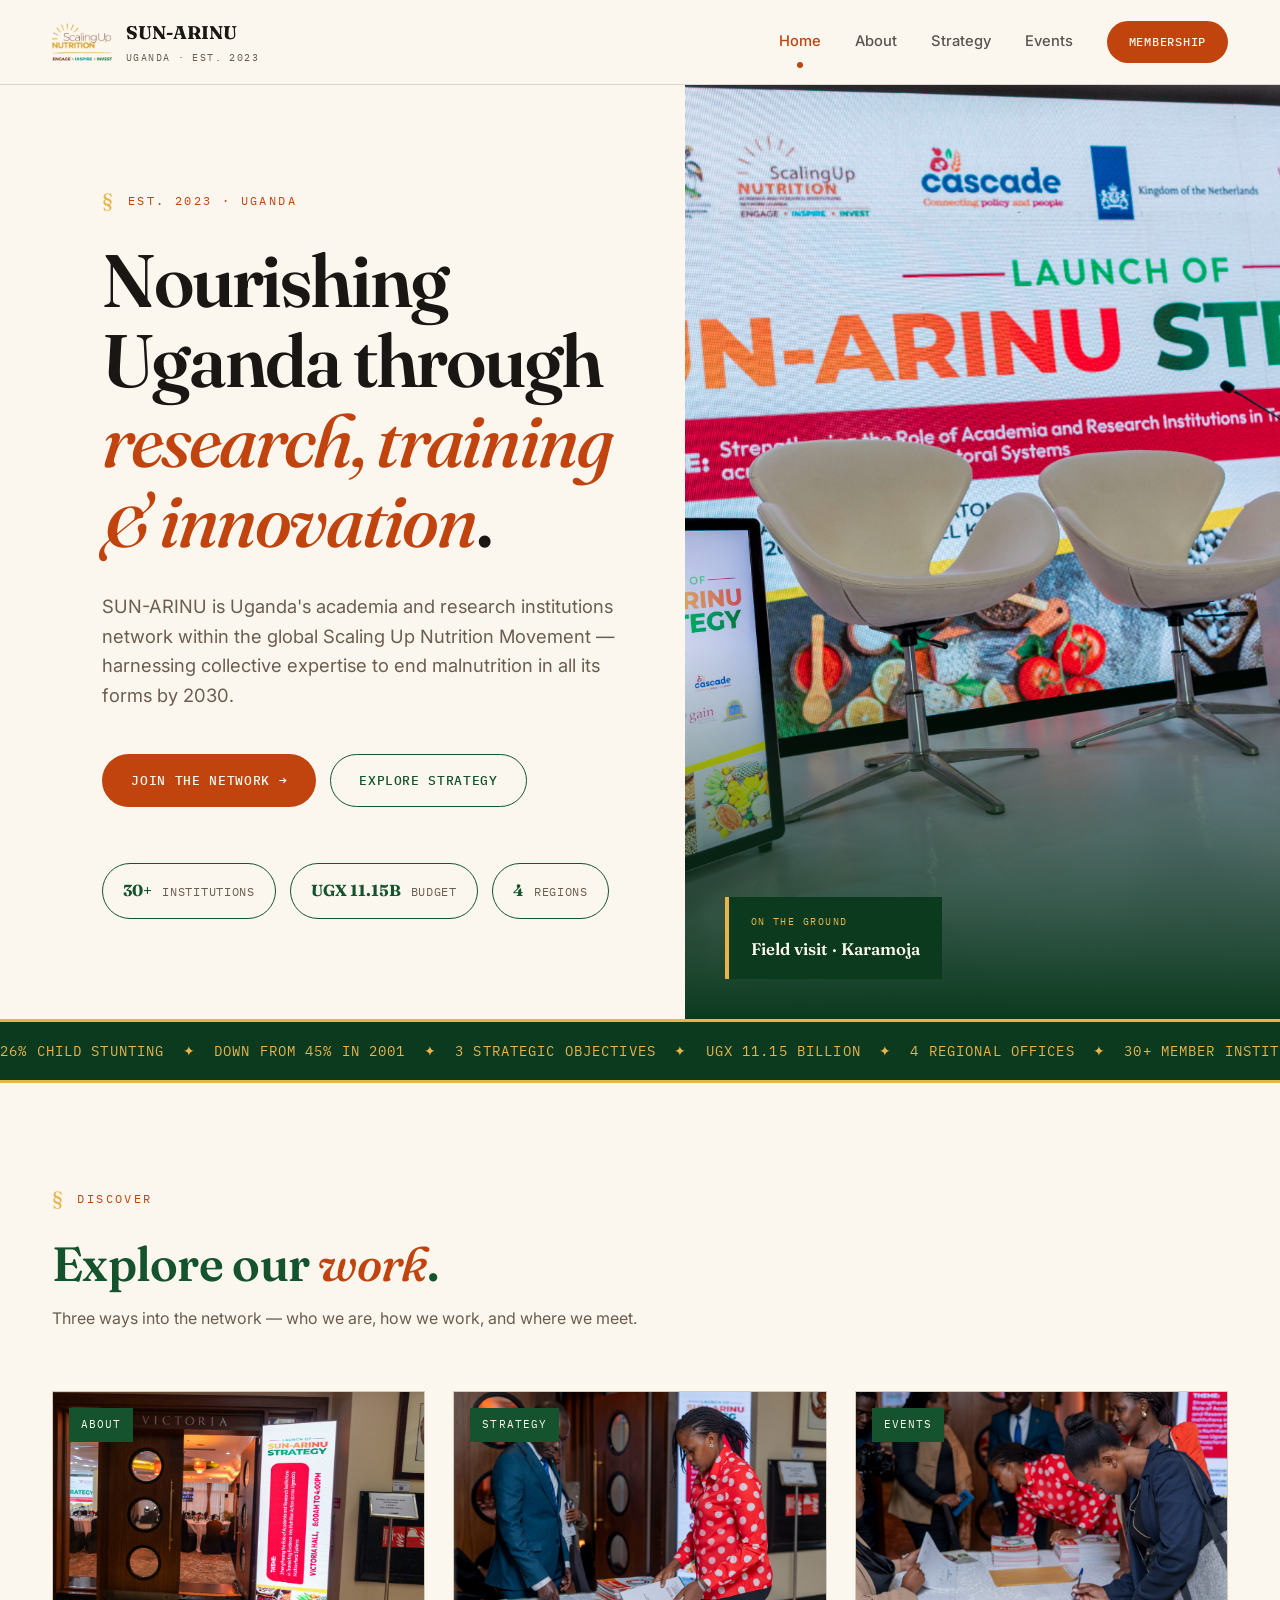
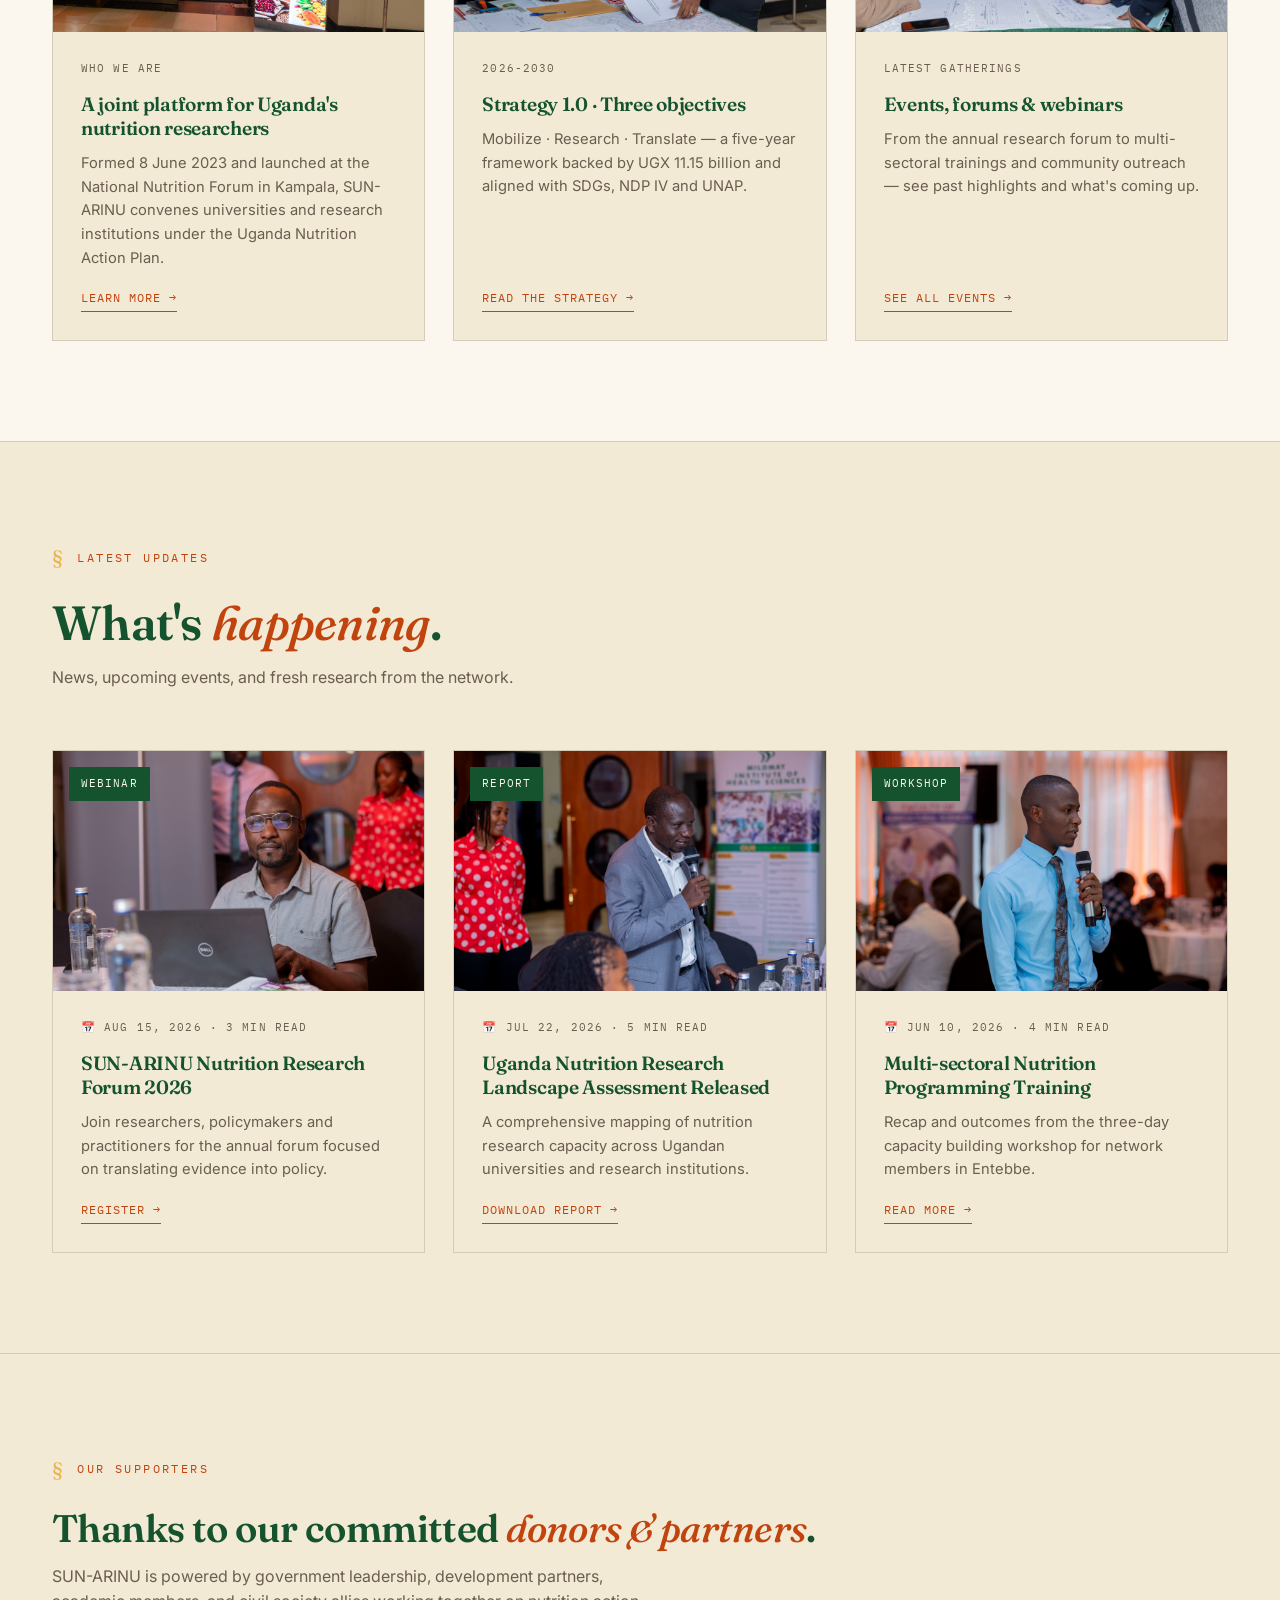
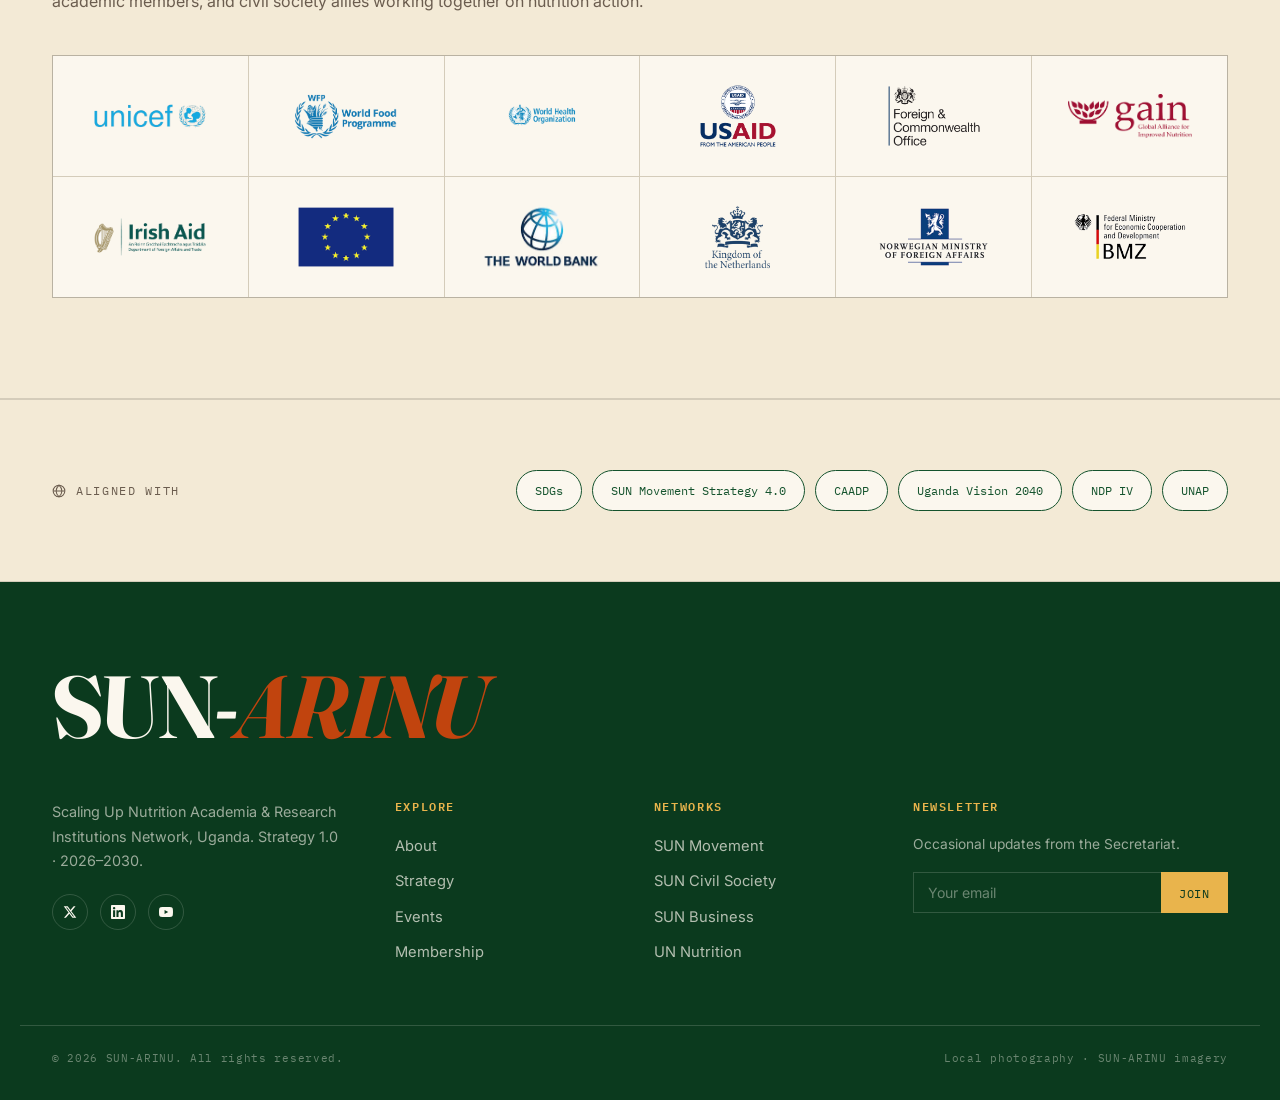
==== commit d70ddccf: "adjustments" ====
--- a/index.html
+++ b/index.html
@@ -15,7 +15,7 @@
 <nav class="top">
   <div class="wrap">
     <a href="index.html" class="brand">
-      <span class="brand-mark" aria-hidden="true"><span></span><span></span><span></span></span>
+      <img src="logos/SUN-Without-backgroup-1-300x240.png" alt="SUN-ARINU logo" class="brand-logo" style="height:48px;width:auto;flex-shrink:0;" onerror="this.style.display='none'">
       <span>SUN-ARINU<small>Uganda &middot; est. 2023</small></span>
     </a>
     <div class="navlinks">
@@ -23,7 +23,7 @@
       <a href="about.html" class="">About</a>
       <a href="strategy.html" class="">Strategy</a>
       <a href="events.html" class="">Events</a>
-      <a href="apply.html" class="nav-cta">Apply</a>
+      <a href="apply.html" class="nav-cta">Membership</a>
     </div>
     <button class="hamburger" aria-label="Menu"><span></span><span></span><span></span></button>
   </div>
@@ -154,7 +154,7 @@
         <li><a href="about.html">About</a></li>
         <li><a href="strategy.html">Strategy</a></li>
         <li><a href="events.html">Events</a></li>
-        <li><a href="apply.html">Apply</a></li>
+        <li><a href="apply.html">Membership</a></li>
       </ul></div>
       <div><h4>Networks</h4><ul>
         <li><a href="https://scalingupnutrition.org" target="_blank" rel="noopener">SUN Movement</a></li>
--- a/styles.css
+++ b/styles.css
@@ -1,2709 +1,373 @@
-:root {
-    --forest: #14532D;
-    --forest-deep: #0B3A1E;
-    --terracotta: #C1440E;
-    --terracotta-deep: #8F3208;
-    --gold: #E9B44C;
-    --gold-deep: #C99633;
-    --cream: #FBF7EE;
-    --cream-warm: #F3EAD6;
-    --ink: #1A1613;
-    --stone: #6B5D4F;
-    --line: rgba(26, 22, 19, 0.14);
-    --line-dark: rgba(251, 247, 238, 0.16);
-    --max: 1240px
-}
-
-* {
-    box-sizing: border-box;
-    margin: 0;
-    padding: 0
-}
-
-html {
-    scroll-behavior: smooth
-}
-
-body {
-    background: var(--cream);
-    color: var(--ink);
-    font-family: 'Inter', system-ui, sans-serif;
-    line-height: 1.6;
-    -webkit-font-smoothing: antialiased;
-    overflow-x: hidden
-}
-
-h1,
-h2,
-h3,
-h4 {
-    font-family: 'Fraunces', serif;
-    font-weight: 600;
-    letter-spacing: -0.015em;
-    line-height: 1.08
-}
-
-a {
-    color: inherit;
-    text-decoration: none
-}
-
-img {
-    max-width: 100%;
-    display: block
-}
-
-::selection {
-    background: var(--forest);
-    color: var(--cream)
-}
-
-::-webkit-scrollbar {
-    width: 8px;
-    height: 8px
-}
-
-::-webkit-scrollbar-track {
-    background: var(--cream-warm)
-}
-
-::-webkit-scrollbar-thumb {
-    background: var(--terracotta)
-}
-
-::-webkit-scrollbar-thumb:hover {
-    background: var(--terracotta-deep)
-}
-
-.wrap {
-    max-width: var(--max);
-    margin: 0 auto;
-    padding: 0 32px
-}
-
-section {
-    padding: 120px 0;
-    position: relative
-}
-
-@media(max-width:720px) {
-    section {
-        padding: 80px 0
-    }
-
-    .wrap {
-        padding: 0 22px
-    }
-}
-
-.kicker {
-    font-family: 'IBM Plex Mono', monospace;
-    font-size: 0.75rem;
-    letter-spacing: 0.2em;
-    text-transform: uppercase;
-    color: var(--terracotta);
-    display: inline-flex;
-    align-items: center;
-    gap: 12px;
-    margin-bottom: 24px
-}
-
-.kicker::before {
-    content: "\A7";
-    color: var(--gold);
-    font-family: 'Fraunces', serif;
-    font-size: 1.2rem;
-    font-weight: 500
-}
-
-.progress {
-    position: fixed;
-    top: 0;
-    left: 0;
-    height: 3px;
-    background: var(--terracotta);
-    width: 0;
-    z-index: 200;
-    transition: width .1s
-}
-
-nav.top {
-    position: sticky;
-    top: 0;
-    z-index: 100;
-    background: rgba(251, 247, 238, 0.94);
-    backdrop-filter: blur(12px);
-    -webkit-backdrop-filter: blur(12px);
-    border-bottom: 1px solid var(--line)
-}
-
-nav.top .wrap {
-    display: flex;
-    align-items: center;
-    justify-content: space-between;
-    padding-top: 18px;
-    padding-bottom: 18px
-}
-
-.brand {
-    display: flex;
-    align-items: center;
-    gap: 14px;
-    font-family: 'Fraunces', serif;
-    font-weight: 700;
-    font-size: 1.15rem
-}
-
-.brand-mark {
-    width: 40px;
-    height: 40px;
-    position: relative;
-    flex-shrink: 0
-}
-
-.brand-mark span {
-    position: absolute;
-    width: 22px;
-    height: 22px;
-    border-radius: 50%
-}
-
-.brand-mark span:nth-child(1) {
-    background: var(--forest);
-    top: 0;
-    left: 0
-}
-
-.brand-mark span:nth-child(2) {
-    background: var(--terracotta);
-    top: 8px;
-    left: 8px;
-    mix-blend-mode: multiply
-}
-
-.brand-mark span:nth-child(3) {
-    background: var(--gold);
-    top: 16px;
-    left: 16px;
-    mix-blend-mode: multiply
-}
-
-.brand small {
-    display: block;
-    font-family: 'IBM Plex Mono', monospace;
-    font-weight: 400;
-    font-size: 0.62rem;
-    letter-spacing: 0.14em;
-    color: var(--stone);
-    text-transform: uppercase;
-    margin-top: 2px
-}
-
-.navlinks {
-    display: flex;
-    gap: 34px;
-    align-items: center;
-    font-size: 0.92rem
-}
-
-.navlinks a {
-    color: var(--ink);
-    opacity: 0.72;
-    font-weight: 500;
-    transition: opacity .2s, color .2s;
-    position: relative
-}
-
-.navlinks a:hover {
-    opacity: 1;
-    color: var(--terracotta)
-}
-
-.navlinks a.current {
-    color: var(--terracotta);
-    opacity: 1
-}
-
-.navlinks a.current::after {
-    content: "";
-    display: block;
-    width: 6px;
-    height: 6px;
-    border-radius: 50%;
-    background: var(--terracotta);
-    position: absolute;
-    left: 50%;
-    transform: translateX(-50%);
-    bottom: -14px
-}
-
-.nav-cta {
-    background: var(--terracotta);
-    color: var(--cream) !important;
-    opacity: 1 !important;
-    padding: 11px 22px;
-    border-radius: 100px;
-    font-family: 'IBM Plex Mono', monospace;
-    font-size: 0.76rem;
-    letter-spacing: 0.06em;
-    text-transform: uppercase;
-    font-weight: 500;
-    transition: background .2s, transform .2s
-}
-
-.nav-cta:hover {
-    background: var(--terracotta-deep);
-    transform: translateY(-1px)
-}
-
-.nav-cta.current::after {
-    display: none
-}
-
-.hamburger {
-    display: none;
-    background: none;
-    border: 0;
-    width: 38px;
-    height: 38px;
-    cursor: pointer
-}
-
-.hamburger span {
-    display: block;
-    width: 22px;
-    height: 2px;
-    background: var(--ink);
-    margin: 5px auto
-}
-
-@media(max-width:820px) {
-    .navlinks {
-        display: none
-    }
-
-    .hamburger {
-        display: block
-    }
-}
-
-.btn {
-    padding: 15px 28px;
-    border-radius: 100px;
-    font-family: 'IBM Plex Mono', monospace;
-    font-size: 0.82rem;
-    letter-spacing: 0.05em;
-    text-transform: uppercase;
-    font-weight: 500;
-    border: 1.5px solid transparent;
-    cursor: pointer;
-    display: inline-block;
-    transition: all .2s
-}
-
-.btn-primary {
-    background: var(--terracotta);
-    color: var(--cream)
-}
-
-.btn-primary:hover {
-    background: var(--terracotta-deep);
-    transform: translateY(-2px);
-    color: var(--cream)
-}
-
-.btn-ghost {
-    border-color: var(--forest);
-    color: var(--forest);
-    background: transparent
-}
-
-.btn-ghost:hover {
-    background: var(--forest);
-    color: var(--cream)
-}
-
-.hero {
-    min-height: 88vh;
-    display: grid;
-    grid-template-columns: 1.15fr 1fr;
-    padding: 0;
-    background: var(--cream);
-    position: relative;
-    overflow: hidden
-}
-
-@media(max-width:900px) {
-    .hero {
-        grid-template-columns: 1fr;
-        min-height: auto
-    }
-}
-
-.hero-left {
-    padding: 100px 32px 100px 8vw;
-    display: flex;
-    flex-direction: column;
-    justify-content: center;
-    position: relative;
-    z-index: 2
-}
-
-@media(max-width:1200px) {
-    .hero-left {
-        padding: 100px 32px
-    }
-}
-
-.hero-left h1 {
-    font-size: clamp(2.6rem, 5.8vw, 5.2rem);
-    font-weight: 600;
-    letter-spacing: -0.03em;
-    color: var(--ink);
-    margin-bottom: 32px
-}
-
-.hero-left h1 em {
-    color: var(--terracotta);
-    font-style: italic;
-    font-weight: 500
-}
-
-.hero-left .lede {
-    font-size: 1.15rem;
-    color: var(--stone);
-    max-width: 52ch;
-    margin-bottom: 44px
-}
-
-.hero-actions {
-    display: flex;
-    gap: 14px;
-    flex-wrap: wrap;
-    margin-bottom: 56px
-}
-
-.mini-stats {
-    display: flex;
-    gap: 14px;
-    flex-wrap: wrap
-}
-
-.mini-stat {
-    background: var(--cream);
-    border: 1px solid var(--forest);
-    padding: 14px 20px;
-    border-radius: 100px;
-    display: inline-flex;
-    align-items: baseline;
-    gap: 10px;
-    transition: transform .2s, background .2s
-}
-
-.mini-stat:hover {
-    transform: translateY(-3px);
-    background: var(--cream-warm)
-}
-
-.mini-stat b {
-    font-family: 'Fraunces', serif;
-    font-weight: 700;
-    color: var(--forest);
-    font-size: 1rem
-}
-
-.mini-stat span {
-    font-family: 'IBM Plex Mono', monospace;
-    font-size: 0.72rem;
-    color: var(--stone);
-    text-transform: uppercase;
-    letter-spacing: 0.06em
-}
-
-.hero-right {
-    position: relative;
-    overflow: hidden;
-    background: var(--forest)
-}
-
-.hero-right img {
-    width: 100%;
-    height: 100%;
-    object-fit: cover;
-    object-position: center;
-    min-height: 520px;
-    animation: kenburns 30s ease-in-out infinite alternate
-}
-
-@keyframes kenburns {
-    from {
-        transform: scale(1) translate(0, 0)
-    }
-
-    to {
-        transform: scale(1.08) translate(-1%, -2%)
-    }
-}
-
-.hero-overlay {
-    position: absolute;
-    left: 0;
-    right: 0;
-    bottom: 0;
-    height: 40%;
-    background: linear-gradient(to top, var(--forest-deep), transparent);
-    pointer-events: none
-}
-
-.hero-badge {
-    position: absolute;
-    bottom: 40px;
-    left: 40px;
-    background: var(--forest-deep);
-    padding: 16px 22px;
-    border-left: 4px solid var(--gold);
-    color: var(--cream);
-    max-width: 260px
-}
-
-.hero-badge .lbl {
-    font-family: 'IBM Plex Mono', monospace;
-    font-size: 0.65rem;
-    letter-spacing: 0.14em;
-    text-transform: uppercase;
-    color: var(--gold);
-    margin-bottom: 6px
-}
-
-.hero-badge .val {
-    font-family: 'Fraunces', serif;
-    font-weight: 600;
-    font-size: 1.05rem
-}
-
-.marquee {
-    background: var(--forest-deep);
-    color: var(--gold);
-    overflow: hidden;
-    padding: 18px 0;
-    border-top: 3px solid var(--gold);
-    border-bottom: 3px solid var(--gold)
-}
-
-.marquee-track {
-    display: flex;
-    gap: 60px;
-    white-space: nowrap;
-    animation: scroll 50s linear infinite;
-    font-family: 'IBM Plex Mono', monospace;
-    font-size: 0.88rem;
-    letter-spacing: 0.08em;
-    text-transform: uppercase
-}
-
-.marquee-track span {
-    display: inline-flex;
-    align-items: center;
-    gap: 60px
-}
-
-@keyframes scroll {
-    from {
-        transform: translateX(0)
-    }
-
-    to {
-        transform: translateX(-50%)
-    }
-}
-
-.page-hero {
-    background: var(--forest);
-    color: var(--cream);
-    padding: 110px 0 90px;
-    position: relative;
-    overflow: hidden
-}
-
-.page-hero .noise {
-    position: absolute;
-    inset: 0;
-    pointer-events: none;
-    opacity: 0.06;
-    background-image: url("data:image/svg+xml;utf8,<svg xmlns='http://www.w3.org/2000/svg' width='200' height='200'><filter id='n'><feTurbulence type='fractalNoise' baseFrequency='0.9' numOctaves='2'/></filter><rect width='100%25' height='100%25' filter='url(%23n)'/></svg>");
-    mix-blend-mode: multiply
-}
-
-.page-hero .wrap {
-    position: relative;
-    z-index: 2;
-    display: grid;
-    grid-template-columns: 1.2fr 1fr;
-    gap: 60px;
-    align-items: center
-}
-
-@media(max-width:900px) {
-    .page-hero .wrap {
-        grid-template-columns: 1fr;
-        gap: 40px
-    }
-}
-
-.page-hero .kicker {
-    color: var(--gold)
-}
-
-.page-hero .kicker::before {
-    color: var(--gold)
-}
-
-.page-hero h1 {
-    font-size: clamp(2.4rem, 5.5vw, 4.4rem);
-    color: var(--cream);
-    letter-spacing: -0.02em;
-    margin-bottom: 24px;
-    line-height: 1.05
-}
-
-.page-hero h1 em {
-    color: var(--gold);
-    font-style: italic;
-    font-weight: 500
-}
-
-.page-hero p.lede {
-    font-size: 1.1rem;
-    color: rgba(251, 247, 238, 0.82);
-    max-width: 56ch
-}
-
-.hero-thumb {
-    position: relative;
-    height: 340px;
-    overflow: hidden;
-    border: 6px solid rgba(251, 247, 238, 0.1)
-}
-
-.hero-thumb img {
-    width: 100%;
-    height: 100%;
-    object-fit: cover
-}
-
-.hero-thumb .tag {
-    position: absolute;
-    bottom: 16px;
-    left: 16px;
-    background: var(--terracotta);
-    color: var(--cream);
-    padding: 8px 14px;
-    font-family: 'IBM Plex Mono', monospace;
-    font-size: 0.7rem;
-    letter-spacing: 0.1em;
-    text-transform: uppercase
-}
-
-.crumbs {
-    padding: 24px 0;
-    background: var(--cream-warm);
-    border-bottom: 1px solid var(--line);
-    font-family: 'IBM Plex Mono', monospace;
-    font-size: 0.75rem;
-    letter-spacing: 0.08em;
-    text-transform: uppercase;
-    color: var(--stone)
-}
-
-.crumbs a {
-    color: var(--terracotta)
-}
-
-.crumbs a:hover {
-    color: var(--terracotta-deep)
-}
-
-.crumbs .sep {
-    margin: 0 10px;
-    color: var(--stone)
-}
-
-.featured {
-    padding: 100px 0;
-    background: var(--cream)
-}
-
-.featured h2 {
-    font-size: clamp(2rem, 4vw, 3rem);
-    color: var(--forest);
-    margin-bottom: 16px
-}
-
-.featured h2 em {
-    color: var(--terracotta);
-    font-style: italic;
-    font-weight: 500
-}
-
-.featured .intro {
-    color: var(--stone);
-    max-width: 60ch;
-    margin-bottom: 60px
-}
-
-.fcards {
-    display: grid;
-    grid-template-columns: repeat(3, 1fr);
-    gap: 28px
-}
-
-@media(max-width:900px) {
-    .fcards {
-        grid-template-columns: 1fr
-    }
-}
-
-.fcard {
-    background: var(--cream-warm);
-    border: 1px solid var(--line);
-    overflow: hidden;
-    transition: transform .3s, border-color .3s;
-    display: flex;
-    flex-direction: column
-}
-
-.fcard:hover {
-    transform: translateY(-6px);
-    border-color: var(--terracotta)
-}
-
-.fcard-img {
-    position: relative;
-    height: 240px;
-    overflow: hidden
-}
-
-.fcard-img img {
-    width: 100%;
-    height: 100%;
-    object-fit: cover;
-    transition: transform .6s
-}
-
-.fcard:hover .fcard-img img {
-    transform: scale(1.05)
-}
-
-.fcard-badge {
-    position: absolute;
-    top: 16px;
-    left: 16px;
-    background: var(--forest);
-    color: var(--cream);
-    padding: 8px 12px;
-    font-family: 'IBM Plex Mono', monospace;
-    font-size: 0.68rem;
-    letter-spacing: 0.1em;
-    text-transform: uppercase
-}
-
-.fcard-body {
-    padding: 28px;
-    flex: 1;
-    display: flex;
-    flex-direction: column
-}
-
-.fcard .meta {
-    font-family: 'IBM Plex Mono', monospace;
-    font-size: 0.7rem;
-    color: var(--stone);
-    letter-spacing: 0.1em;
-    text-transform: uppercase;
-    margin-bottom: 14px;
-    display: flex;
-    align-items: center;
-    gap: 8px
-}
-
-.fcard h3 {
-    color: var(--forest);
-    font-size: 1.2rem;
-    margin-bottom: 12px;
-    line-height: 1.25
-}
-
-.fcard p {
-    color: var(--stone);
-    font-size: 0.92rem;
-    margin-bottom: 18px;
-    flex: 1
-}
-
-.fcard .cta {
-    color: var(--terracotta);
-    font-family: 'IBM Plex Mono', monospace;
-    font-size: 0.78rem;
-    letter-spacing: 0.08em;
-    text-transform: uppercase;
-    border-bottom: 1px solid var(--terracotta);
-    padding-bottom: 3px;
-    align-self: flex-start
-}
-
-.fcard .cta:hover {
-    color: var(--terracotta-deep)
-}
-
-.partners {
-    background: var(--cream-warm);
-    padding: 100px 0;
-    border-top: 1px solid var(--line);
-    border-bottom: 1px solid var(--line)
-}
-
-.partners h2 {
-    font-size: clamp(1.8rem, 3vw, 2.4rem);
-    color: var(--forest);
-    margin-bottom: 14px
-}
-
-.partners h2 em {
-    color: var(--terracotta);
-    font-style: italic;
-    font-weight: 500
-}
-
-.partners .subhead {
-    font-family: 'IBM Plex Mono', monospace;
-    font-size: 0.75rem;
-    text-transform: uppercase;
-    letter-spacing: 0.14em;
-    color: var(--stone);
-    margin: 40px 0 20px;
-    display: flex;
-    align-items: center;
-    gap: 12px
-}
-
-.partners .subhead::before {
-    content: "";
-    width: 22px;
-    height: 1px;
-    background: var(--terracotta)
-}
-
-.plogos {
-    display: grid;
-    grid-template-columns: repeat(6, 1fr);
-    gap: 1px;
-    background: var(--line);
-    border: 1px solid var(--line)
-}
-
-@media(max-width:900px) {
-    .plogos {
-        grid-template-columns: repeat(3, 1fr)
-    }
-}
-
-@media(max-width:560px) {
-    .plogos {
-        grid-template-columns: repeat(2, 1fr)
-    }
-}
-
-.plogo {
-    background: var(--cream);
-    min-height: 120px;
-    padding: 22px 20px;
-    display: flex;
-    align-items: center;
-    justify-content: center;
-    position: relative;
-    transition: background .2s;
-    overflow: hidden
-}
-
-.plogo:hover {
-    background: var(--cream-warm)
-}
-
-.plogo .logo-img {
-    max-width: 80%;
-    max-height: 70px;
-    width: auto;
-    height: auto;
-    object-fit: contain;
-    filter: grayscale(15%);
-    transition: filter .2s
-}
-
-.plogo:hover .logo-img {
-    filter: grayscale(0%)
-}
-
-.plogo::before {
-    content: attr(data-org);
-    font-family: 'Fraunces', serif;
-    font-weight: 600;
-    color: var(--forest);
-    font-size: 0.9rem;
-    line-height: 1.2;
-    text-align: center;
-    display: none;
-    padding: 0 8px
-}
-
-.plogo.no-logo::before {
-    display: block
-}
-
-.plogo.no-logo .logo-img {
-    display: none
-}
-
-.plogo.no-logo:hover::before {
-    color: var(--terracotta)
-}
-
-.stat-strip {
-    background: var(--cream);
-    padding: 80px 0
-}
-
-.stats-row {
-    display: grid;
-    grid-template-columns: repeat(4, 1fr);
-    gap: 0;
-    border: 1px solid var(--line);
-    background: var(--line)
-}
-
-@media(max-width:820px) {
-    .stats-row {
-        grid-template-columns: repeat(2, 1fr)
-    }
-}
-
-.stat-cell {
-    background: var(--cream);
-    padding: 40px 28px;
-    text-align: left;
-    transition: background .2s
-}
-
-.stat-cell:hover {
-    background: var(--cream-warm)
-}
-
-.stat-cell .num {
-    font-family: 'Fraunces', serif;
-    font-size: 3.4rem;
-    font-weight: 700;
-    color: var(--terracotta);
-    line-height: 1;
-    letter-spacing: -0.03em;
-    margin-bottom: 8px
-}
-
-.stat-cell .sub {
-    color: var(--forest);
-    font-size: 0.9rem;
-    margin-bottom: 6px;
-    font-weight: 500
-}
-
-.stat-cell .lbl {
-    font-family: 'IBM Plex Mono', monospace;
-    font-size: 0.72rem;
-    letter-spacing: 0.1em;
-    text-transform: uppercase;
-    color: var(--stone)
-}
-
-.events-list {
-    padding: 100px 0;
-    background: var(--cream)
-}
-
-.event-tab {
-    margin-bottom: 60px;
-    display: flex;
-    gap: 0;
-    border-bottom: 1px solid var(--line);
-    flex-wrap: wrap
-}
-
-.event-tab button {
-    background: none;
-    border: 0;
-    font-family: 'IBM Plex Mono', monospace;
-    font-size: 0.9rem;
-    letter-spacing: 0.08em;
-    text-transform: uppercase;
-    color: var(--stone);
-    padding: 20px 32px 24px;
-    cursor: pointer;
-    position: relative;
-    transition: color .3s
-}
-
-.event-tab button strong {
-    font-family: 'Fraunces', serif;
-    font-weight: 600;
-    color: var(--terracotta);
-    margin-right: 10px;
-    font-size: 1.05rem
-}
-
-.event-tab button.active {
-    color: var(--forest)
-}
-
-.event-tab button::after {
-    content: "";
-    position: absolute;
-    left: 20px;
-    right: 20px;
-    bottom: -1px;
-    height: 3px;
-    background: var(--terracotta);
-    transform: scaleX(0);
-    transform-origin: center;
-    transition: transform .3s ease
-}
-
-.event-tab button.active::after {
-    transform: scaleX(1)
-}
-
-.event-list-panel {
-    display: none
-}
-
-.event-list-panel.active {
-    display: block
-}
-
-.event-item {
-    display: grid;
-    grid-template-columns: 1fr 2fr;
-    gap: 40px;
-    padding: 40px 0;
-    border-top: 1px solid var(--line);
-    transition: padding .2s, background .2s
-}
-
-.event-item:last-child {
-    border-bottom: 1px solid var(--line)
-}
-
-.event-item:hover {
-    background: var(--cream-warm);
-    padding-left: 20px;
-    padding-right: 20px
-}
-
-@media(max-width:820px) {
-    .event-item {
-        grid-template-columns: 1fr;
-        gap: 20px
-    }
-}
-
-.event-img {
-    position: relative;
-    height: 220px;
-    overflow: hidden
-}
-
-.event-img img {
-    width: 100%;
-    height: 100%;
-    object-fit: cover
-}
-
-.event-date {
-    position: absolute;
-    top: 12px;
-    left: 12px;
-    background: var(--terracotta);
-    color: var(--cream);
-    padding: 10px 14px;
-    text-align: center;
-    font-family: 'IBM Plex Mono', monospace
-}
-
-.event-date .day {
-    font-family: 'Fraunces', serif;
-    font-size: 1.6rem;
-    font-weight: 700;
-    line-height: 1;
-    display: block
-}
-
-.event-date .mo {
-    font-size: 0.68rem;
-    letter-spacing: 0.14em;
-    text-transform: uppercase;
-    margin-top: 2px;
-    display: block
-}
-
-.event-body {
-    display: flex;
-    flex-direction: column;
-    justify-content: center
-}
-
-.event-type {
-    font-family: 'IBM Plex Mono', monospace;
-    font-size: 0.7rem;
-    letter-spacing: 0.12em;
-    text-transform: uppercase;
-    color: var(--terracotta);
-    margin-bottom: 10px
-}
-
-.event-body h3 {
-    color: var(--forest);
-    font-size: 1.35rem;
-    margin-bottom: 10px;
-    line-height: 1.25
-}
-
-.event-body h3 em {
-    color: var(--terracotta);
-    font-style: italic;
-    font-weight: 500
-}
-
-.event-body p {
-    color: var(--stone);
-    font-size: 0.94rem;
-    margin-bottom: 14px;
-    max-width: 60ch
-}
-
-.event-meta {
-    display: flex;
-    flex-wrap: wrap;
-    gap: 20px;
-    font-family: 'IBM Plex Mono', monospace;
-    font-size: 0.72rem;
-    color: var(--stone);
-    letter-spacing: 0.06em;
-    text-transform: uppercase;
-    margin-bottom: 14px
-}
-
-.event-actions {
-    display: flex;
-    flex-wrap: wrap;
-    gap: 10px
-}
-
-.dl-btn {
-    display: inline-flex;
-    align-items: center;
-    gap: 8px;
-    background: var(--cream-warm);
-    border: 1px solid var(--line);
-    color: var(--forest);
-    padding: 10px 16px;
-    font-family: 'IBM Plex Mono', monospace;
-    font-size: 0.72rem;
-    letter-spacing: 0.06em;
-    text-transform: uppercase;
-    transition: background .2s, color .2s, border-color .2s;
-    cursor: pointer
-}
-
-.dl-btn:hover {
-    background: var(--forest);
-    color: var(--cream);
-    border-color: var(--forest)
-}
-
-.gallery {
-    padding: 100px 0;
-    background: var(--cream-warm)
-}
-
-.gallery h2 {
-    font-size: clamp(1.8rem, 3vw, 2.4rem);
-    color: var(--forest);
-    margin-bottom: 14px
-}
-
-.gallery h2 em {
-    color: var(--terracotta);
-    font-style: italic;
-    font-weight: 500
-}
-
-.gallery-intro {
-    color: var(--stone);
-    max-width: 60ch;
-    margin-bottom: 40px
-}
-
-.gallery-grid {
-    display: grid;
-    grid-template-columns: repeat(4, 1fr);
-    gap: 16px;
-    grid-auto-rows: 180px
-}
-
-@media(max-width:900px) {
-    .gallery-grid {
-        grid-template-columns: repeat(2, 1fr)
-    }
-}
-
-@media(max-width:560px) {
-    .gallery-grid {
-        grid-template-columns: 1fr
-    }
-}
-
-.gitem {
-    position: relative;
-    overflow: hidden;
-    cursor: pointer;
-    transition: transform .3s;
-    background: var(--forest)
-}
-
-.gitem:hover {
-    transform: scale(0.98)
-}
-
-.gitem img {
-    width: 100%;
-    height: 100%;
-    object-fit: cover;
-    transition: transform .6s, opacity .3s
-}
-
-.gitem:hover img {
-    transform: scale(1.08);
-    opacity: 0.85
-}
-
-.gitem.tall {
-    grid-row: span 2
-}
-
-.gitem.wide {
-    grid-column: span 2
-}
-
-.gitem .cap {
-    position: absolute;
-    bottom: 0;
-    left: 0;
-    right: 0;
-    padding: 14px;
-    background: linear-gradient(to top, rgba(11, 58, 30, 0.9), transparent);
-    color: var(--cream);
-    font-family: 'IBM Plex Mono', monospace;
-    font-size: 0.7rem;
-    letter-spacing: 0.08em;
-    text-transform: uppercase
-}
-
-.downloads {
-    padding: 100px 0;
-    background: var(--cream)
-}
-
-.downloads h2 {
-    font-size: clamp(1.8rem, 3vw, 2.4rem);
-    color: var(--forest);
-    margin-bottom: 14px
-}
-
-.downloads h2 em {
-    color: var(--terracotta);
-    font-style: italic;
-    font-weight: 500
-}
-
-.dl-intro {
-    color: var(--stone);
-    max-width: 60ch;
-    margin-bottom: 40px
-}
-
-.dl-list {
-    border-top: 1px solid var(--line)
-}
-
-.dl-item {
-    display: grid;
-    grid-template-columns: auto 1fr auto auto;
-    gap: 20px;
-    align-items: center;
-    padding: 20px 0;
-    border-bottom: 1px solid var(--line);
-    transition: padding-left .2s, padding-right .2s, background .2s
-}
-
-.dl-item:hover {
-    background: var(--cream-warm);
-    padding-left: 20px;
-    padding-right: 20px
-}
-
-@media(max-width:720px) {
-    .dl-item {
-        grid-template-columns: auto 1fr;
-        gap: 12px
-    }
-
-    .dl-item .sz {
-        display: none
-    }
-
-    .dl-item .dl-btn {
-        grid-column: span 2;
-        justify-self: start
-    }
-}
-
-.dl-icon {
-    width: 44px;
-    height: 44px;
-    background: var(--terracotta);
-    color: var(--cream);
-    display: flex;
-    align-items: center;
-    justify-content: center;
-    font-family: 'IBM Plex Mono', monospace;
-    font-size: 0.68rem;
-    font-weight: 700;
-    letter-spacing: 0.05em
-}
-
-.dl-info h4 {
-    color: var(--forest);
-    font-size: 1rem;
-    font-weight: 600;
-    margin-bottom: 4px;
-    font-family: 'Fraunces', serif
-}
-
-.dl-info .desc {
-    font-family: 'IBM Plex Mono', monospace;
-    font-size: 0.72rem;
-    color: var(--stone);
-    letter-spacing: 0.05em;
-    text-transform: uppercase
-}
-
-.dl-item .sz {
-    font-family: 'IBM Plex Mono', monospace;
-    font-size: 0.72rem;
-    color: var(--stone);
-    letter-spacing: 0.05em;
-    text-transform: uppercase
-}
-
-.institutions {
-    padding: 100px 0;
-    background: var(--cream-warm)
-}
-
-.institutions h2 {
-    font-size: clamp(1.8rem, 3vw, 2.4rem);
-    color: var(--forest);
-    margin-bottom: 14px
-}
-
-.institutions h2 em {
-    color: var(--terracotta);
-    font-style: italic;
-    font-weight: 500
-}
-
-.institutions .intro {
-    color: var(--stone);
-    max-width: 60ch;
-    margin-bottom: 40px
-}
-
-.inst-cat {
-    font-family: 'IBM Plex Mono', monospace;
-    font-size: 0.75rem;
-    letter-spacing: 0.14em;
-    color: var(--terracotta);
-    text-transform: uppercase;
-    margin: 40px 0 20px;
-    display: flex;
-    align-items: center;
-    gap: 12px
-}
-
-.inst-cat::before {
-    content: "\A7";
-    color: var(--gold);
-    font-family: 'Fraunces', serif;
-    font-size: 1.2rem;
-    font-weight: 500
-}
-
-.inst-cat .count {
-    margin-left: auto;
-    color: var(--stone);
-    font-size: 0.68rem
-}
-
-.inst-grid {
-    display: grid;
-    grid-template-columns: repeat(3, 1fr);
-    gap: 1px;
-    background: var(--line);
-    border: 1px solid var(--line)
-}
-
-@media(max-width:820px) {
-    .inst-grid {
-        grid-template-columns: repeat(2, 1fr)
-    }
-}
-
-@media(max-width:520px) {
-    .inst-grid {
-        grid-template-columns: 1fr
-    }
-}
-
-.inst {
-    background: var(--cream);
-    padding: 18px 20px;
-    min-height: 88px;
-    display: flex;
-    flex-direction: column;
-    align-items: flex-start;
-    justify-content: center;
-    position: relative;
-    transition: background .2s, color .2s;
-    overflow: hidden
-}
-
-.inst:hover {
-    background: var(--forest)
-}
-
-.inst .logo-img {
-    max-width: 78%;
-    max-height: 54px;
-    width: auto;
-    object-fit: contain;
-    filter: grayscale(15%);
-    transition: filter .2s
-}
-
-.inst:hover .logo-img {
-    filter: brightness(0) invert(1)
-}
-
-.inst::before {
-    content: attr(data-org);
-    font-family: 'IBM Plex Mono', monospace;
-    font-size: 0.82rem;
-    color: var(--forest);
-    letter-spacing: 0.02em;
-    display: none
-}
-
-.inst.no-logo::before {
-    display: block
-}
-
-.inst.no-logo:hover::before {
-    color: var(--cream)
-}
-
-.inst.no-logo .logo-img {
-    display: none
-}
-
-.inst em {
-    color: var(--terracotta);
-    font-style: italic;
-    font-size: 0.7rem;
-    display: block;
-    margin-top: 4px;
-    font-family: 'Fraunces', serif;
-    font-weight: 500;
-    position: relative;
-    z-index: 2
-}
-
-.inst:hover em {
-    color: var(--gold)
-}
-
-.join {
-    background: var(--forest);
-    color: var(--cream);
-    position: relative;
-    overflow: hidden
-}
-
-.join::before {
-    content: "";
-    position: absolute;
-    inset: 0;
-    pointer-events: none;
-    opacity: 0.05;
-    background-image: radial-gradient(var(--gold) 1.5px, transparent 1.5px);
-    background-size: 26px 26px
-}
-
-.join .kicker {
-    color: var(--gold)
-}
-
-.join .kicker::before {
-    color: var(--gold)
-}
-
-.join-grid {
-    display: grid;
-    grid-template-columns: 1fr 1.1fr;
-    gap: 64px;
-    align-items: start;
-    position: relative;
-    z-index: 2
-}
-
-@media(max-width:820px) {
-    .join-grid {
-        grid-template-columns: 1fr;
-        gap: 40px
-    }
-}
-
-.join-left h2 {
-    color: var(--cream);
-    font-size: clamp(2rem, 4vw, 3rem);
-    margin-bottom: 24px
-}
-
-.join-left h2 em {
-    color: var(--gold);
-    font-style: italic;
-    font-weight: 500
-}
-
-.join-left p {
-    color: rgba(251, 247, 238, 0.78);
-    margin-bottom: 28px;
-    max-width: 52ch
-}
-
-.crit {
-    list-style: none;
-    margin-top: 24px
-}
-
-.crit li {
-    padding: 16px 0;
-    padding-left: 32px;
-    position: relative;
-    border-bottom: 1px solid var(--line-dark);
-    color: rgba(251, 247, 238, 0.85);
-    font-size: 0.95rem
-}
-
-.crit li::before {
-    content: "\2726";
-    position: absolute;
-    left: 0;
-    top: 16px;
-    color: var(--gold)
-}
-
-.form-card {
-    background: var(--cream);
-    color: var(--ink);
-    padding: 44px;
-    border: 2px solid var(--gold);
-    position: relative
-}
-
-.form-card::before {
-    content: "";
-    position: absolute;
-    top: -2px;
-    left: -2px;
-    right: -2px;
-    height: 6px;
-    background: var(--terracotta)
-}
-
-.form-card h3 {
-    color: var(--forest);
-    font-size: 1.4rem;
-    margin-bottom: 8px;
-    margin-top: 12px
-}
-
-.form-card .form-sub {
-    font-family: 'IBM Plex Mono', monospace;
-    font-size: 0.72rem;
-    color: var(--stone);
-    letter-spacing: 0.1em;
-    text-transform: uppercase;
-    margin-bottom: 32px
-}
-
-.field {
-    margin-bottom: 18px;
-    display: flex;
-    flex-direction: column
-}
-
-.field label {
-    font-family: 'IBM Plex Mono', monospace;
-    font-size: 0.68rem;
-    color: var(--stone);
-    letter-spacing: 0.12em;
-    text-transform: uppercase;
-    margin-bottom: 8px;
-    font-weight: 500;
-    display: flex;
-    align-items: center;
-    gap: 8px
-}
-
-.field label svg {
-    color: var(--terracotta);
-    opacity: 0.7
-}
-
-.field input,
-.field select,
-.field textarea {
-    font-family: 'Inter', sans-serif;
-    font-size: 0.95rem;
-    background: var(--cream);
-    border: 1.5px solid var(--line);
-    padding: 13px 16px;
-    color: var(--ink);
-    width: 100%;
-    border-radius: 0;
-    transition: border-color .2s, box-shadow .2s
-}
-
-.field input:focus,
-.field select:focus,
-.field textarea:focus {
-    outline: none;
-    border-color: var(--terracotta);
-    box-shadow: 0 0 0 3px rgba(193, 68, 14, 0.12)
-}
-
-.field textarea {
-    resize: vertical;
-    min-height: 80px
-}
-
-.form-row {
-    display: grid;
-    grid-template-columns: 1fr 1fr;
-    gap: 14px
-}
-
-@media(max-width:560px) {
-    .form-row {
-        grid-template-columns: 1fr
-    }
-}
-
-.submit-btn {
-    font-family: 'IBM Plex Mono', monospace;
-    font-size: 0.85rem;
-    letter-spacing: 0.06em;
-    text-transform: uppercase;
-    font-weight: 500;
-    background: var(--forest);
-    color: var(--cream);
-    border: 0;
-    padding: 16px 32px;
-    cursor: pointer;
-    transition: background .2s, transform .2s;
-    width: 100%;
-    margin-top: 8px
-}
-
-.submit-btn:hover {
-    background: var(--forest-deep);
-    transform: translateY(-2px)
-}
-
-.submit-btn:disabled {
-    opacity: 0.6;
-    cursor: wait;
-    transform: none
-}
-
-.form-note {
-    font-family: 'IBM Plex Mono', monospace;
-    font-size: 0.68rem;
-    color: var(--stone);
-    margin-top: 16px;
-    letter-spacing: 0.04em;
-    line-height: 1.5
-}
-
-.form-success {
-    display: none;
-    padding: 20px;
-    background: var(--forest);
-    color: var(--cream);
-    font-family: 'IBM Plex Mono', monospace;
-    font-size: 0.85rem;
-    margin-top: 16px;
-    border-left: 4px solid var(--gold)
-}
-
-.form-success.show {
-    display: block
-}
-
-.vmg {
-    background: var(--forest-deep);
-    color: var(--cream)
-}
-
-.vmg .kicker {
-    color: var(--gold)
-}
-
-.vmg .kicker::before {
-    color: var(--gold)
-}
-
-.vmg .intro {
-    font-family: 'Fraunces', serif;
-    font-style: italic;
-    font-weight: 500;
-    font-size: clamp(1.6rem, 3vw, 2.4rem);
-    color: var(--cream);
-    max-width: 24ch;
-    margin-bottom: 60px;
-    line-height: 1.15
-}
-
-.vmg .intro em {
-    color: var(--gold)
-}
-
-.vmg-cards {
-    display: grid;
-    grid-template-columns: repeat(3, 1fr);
-    gap: 24px
-}
-
-@media(max-width:820px) {
-    .vmg-cards {
-        grid-template-columns: 1fr
-    }
-}
-
-.vmg-card {
-    background: var(--forest);
-    border: 1px solid var(--line-dark);
-    padding: 44px 34px;
-    position: relative;
-    transition: transform .3s, border-color .3s
-}
-
-.vmg-card::after {
-    content: "";
-    position: absolute;
-    left: 0;
-    right: 0;
-    bottom: 0;
-    height: 3px;
-    background: var(--terracotta);
-    transform: scaleX(0);
-    transform-origin: left;
-    transition: transform .4s ease
-}
-
-.vmg-card:hover {
-    transform: translateY(-6px);
-    border-color: var(--gold)
-}
-
-.vmg-card:hover::after {
-    transform: scaleX(1)
-}
-
-.vmg-card .card-ico {
-    position: absolute;
-    top: 32px;
-    right: 32px;
-    color: var(--gold);
-    opacity: 0.75
-}
-
-.vmg-card .num {
-    font-family: 'Fraunces', serif;
-    font-size: 3.4rem;
-    color: var(--gold);
-    font-weight: 700;
-    line-height: 1;
-    margin-bottom: 20px
-}
-
-.vmg-card .lbl {
-    font-family: 'IBM Plex Mono', monospace;
-    font-size: 0.72rem;
-    letter-spacing: 0.14em;
-    text-transform: uppercase;
-    color: var(--gold);
-    margin-bottom: 14px
-}
-
-.vmg-card h3 {
-    color: var(--cream);
-    font-size: 1.5rem;
-    margin-bottom: 14px
-}
-
-.vmg-card p {
-    color: rgba(251, 247, 238, 0.78);
-    font-size: 0.95rem
-}
-
-.objectives {
-    background: var(--cream)
-}
-
-.objectives h2 {
-    font-size: clamp(2rem, 4vw, 3rem);
-    color: var(--forest);
-    max-width: 22ch;
-    margin-bottom: 50px
-}
-
-.objectives h2 em {
-    color: var(--terracotta);
-    font-style: italic;
-    font-weight: 500
-}
-
-.tab-bar {
-    display: flex;
-    gap: 0;
-    border-bottom: 1px solid var(--line);
-    margin-bottom: 60px;
-    position: relative;
-    flex-wrap: wrap
-}
-
-.tab-btn {
-    background: none;
-    border: 0;
-    font-family: 'IBM Plex Mono', monospace;
-    font-size: 0.9rem;
-    letter-spacing: 0.08em;
-    text-transform: uppercase;
-    color: var(--stone);
-    padding: 20px 32px 24px;
-    cursor: pointer;
-    position: relative;
-    transition: color .3s
-}
-
-.tab-btn strong {
-    font-family: 'Fraunces', serif;
-    font-weight: 600;
-    color: var(--terracotta);
-    margin-right: 10px;
-    font-size: 1.05rem
-}
-
-.tab-btn.active {
-    color: var(--forest)
-}
-
-.tab-btn::after {
-    content: "";
-    position: absolute;
-    left: 20px;
-    right: 20px;
-    bottom: -1px;
-    height: 3px;
-    background: var(--terracotta);
-    transform: scaleX(0);
-    transform-origin: center;
-    transition: transform .3s ease
-}
-
-.tab-btn.active::after {
-    transform: scaleX(1)
-}
-
-.tab-panels {
-    position: relative;
-    min-height: 400px
-}
-
-.tab-panel {
-    display: none;
-    grid-template-columns: 1.1fr 1fr;
-    gap: 60px;
-    align-items: center;
-    animation: panelIn .5s ease
-}
-
-@media(max-width:900px) {
-    .tab-panel {
-        grid-template-columns: 1fr
-    }
-}
-
-.tab-panel.active {
-    display: grid
-}
-
-@keyframes panelIn {
-    from {
-        opacity: 0;
-        transform: translateY(12px)
-    }
-
-    to {
-        opacity: 1;
-        transform: none
-    }
-}
-
-.obj-image {
-    overflow: hidden;
-    height: 420px;
-    border: 6px solid var(--cream);
-    box-shadow: 0 20px 40px rgba(20, 83, 45, 0.15);
-    position: relative
-}
-
-.obj-image img {
-    width: 100%;
-    height: 100%;
-    object-fit: cover;
-    transition: transform .8s
-}
-
-.tab-panel:hover .obj-image img {
-    transform: scale(1.04)
-}
-
-.obj-image .num-mark {
-    position: absolute;
-    bottom: 20px;
-    right: 20px;
-    background: var(--gold);
-    color: var(--forest);
-    padding: 8px 16px;
-    font-family: 'IBM Plex Mono', monospace;
-    font-size: 0.72rem;
-    letter-spacing: 0.1em;
-    text-transform: uppercase;
-    font-weight: 500
-}
-
-.obj-body h3 {
-    font-family: 'Fraunces', serif;
-    font-size: clamp(1.6rem, 2.8vw, 2.4rem);
-    color: var(--forest);
-    margin-bottom: 20px;
-    line-height: 1.15
-}
-
-.obj-body h3 em {
-    color: var(--terracotta);
-    font-style: italic
-}
-
-.obj-body p {
-    color: var(--stone);
-    font-size: 1.02rem;
-    margin-bottom: 24px;
-    max-width: 52ch
-}
-
-.obj-body ul {
-    list-style: none;
-    margin-bottom: 32px
-}
-
-.obj-body ul li {
-    padding-left: 26px;
-    position: relative;
-    margin-bottom: 10px;
-    font-size: 0.94rem
-}
-
-.obj-body ul li::before {
-    content: "\2192";
-    position: absolute;
-    left: 0;
-    color: var(--terracotta);
-    font-weight: 700
-}
-
-.structure {
-    background: var(--forest-deep);
-    color: var(--cream)
-}
-
-.structure .kicker {
-    color: var(--gold)
-}
-
-.structure .kicker::before {
-    color: var(--gold)
-}
-
-.structure h2 {
-    color: var(--cream);
-    font-size: clamp(2rem, 4vw, 3rem);
-    max-width: 20ch;
-    margin-bottom: 20px
-}
-
-.structure h2 em {
-    color: var(--gold);
-    font-style: italic;
-    font-weight: 500
-}
-
-.structure>.wrap>p {
-    color: rgba(251, 247, 238, 0.72);
-    max-width: 56ch;
-    margin-bottom: 60px;
-    font-size: 1.02rem
-}
-
-.org {
-    display: flex;
-    flex-direction: column;
-    align-items: center;
-    gap: 0
-}
-
-.org-node {
-    font-family: 'IBM Plex Mono', monospace;
-    font-size: 0.82rem;
-    padding: 16px 26px;
-    border: 1px solid var(--line-dark);
-    background: rgba(251, 247, 238, 0.04);
-    text-align: center;
-    min-width: 240px;
-    color: var(--cream)
-}
-
-.org-node.top {
-    border-color: var(--gold);
-    color: var(--gold)
-}
-
-.org-node.exec {
-    border-color: var(--terracotta);
-    background: rgba(193, 68, 14, 0.12)
-}
-
-.org-line {
-    width: 1px;
-    height: 28px;
-    background: var(--line-dark)
-}
-
-.org-row {
-    display: flex;
-    gap: 20px;
-    flex-wrap: wrap;
-    justify-content: center
-}
-
-.org-regions {
-    display: grid;
-    grid-template-columns: repeat(4, 1fr);
-    gap: 14px;
-    margin-top: 28px;
-    width: 100%;
-    max-width: 820px
-}
-
-@media(max-width:700px) {
-    .org-regions {
-        grid-template-columns: repeat(2, 1fr)
-    }
-}
-
-.org-regions .org-node {
-    min-width: auto;
-    font-size: 0.75rem;
-    padding: 12px 16px
-}
-
-.fin {
-    background: var(--cream)
-}
-
-.fin-grid {
-    display: grid;
-    grid-template-columns: 1fr 1fr;
-    gap: 80px;
-    align-items: center
-}
-
-@media(max-width:900px) {
-    .fin-grid {
-        grid-template-columns: 1fr;
-        gap: 40px
-    }
-}
-
-.fin-left h2 {
-    font-size: clamp(2rem, 4vw, 3rem);
-    color: var(--forest);
-    margin-bottom: 14px
-}
-
-.fin-left h2 em {
-    color: var(--terracotta);
-    font-style: italic;
-    font-weight: 500
-}
-
-.big-number {
-    font-family: 'Fraunces', serif;
-    font-size: clamp(4rem, 10vw, 8rem);
-    font-weight: 700;
-    color: var(--terracotta);
-    line-height: 1;
-    letter-spacing: -0.04em;
-    margin: 32px 0
-}
-
-.big-number .cur {
-    color: var(--forest);
-    font-size: 0.4em;
-    vertical-align: top;
-    margin-right: 8px
-}
-
-.big-number .b {
-    font-size: 0.5em;
-    color: var(--forest)
-}
-
-.fin-left p {
-    color: var(--stone);
-    max-width: 44ch;
-    font-size: 1rem
-}
-
-.donut-block {
-    display: flex;
-    flex-direction: column;
-    align-items: center;
-    gap: 32px
-}
-
-.donut {
-    width: 300px;
-    height: 300px;
-    position: relative
-}
-
-.donut svg {
-    transform: rotate(-90deg);
-    width: 100%;
-    height: 100%
-}
-
-.legend {
-    list-style: none;
-    width: 100%;
-    max-width: 380px
-}
-
-.legend li {
-    display: flex;
-    align-items: center;
-    gap: 12px;
-    padding: 12px 0;
-    border-bottom: 1px solid var(--line);
-    font-size: 0.94rem;
-    transition: padding-left .2s
-}
-
-.legend li:hover {
-    padding-left: 8px
-}
-
-.legend li:last-child {
-    border-bottom: 0
-}
-
-.legend .sw {
-    width: 14px;
-    height: 14px;
-    flex-shrink: 0
-}
-
-.legend .pct {
-    margin-left: auto;
-    font-family: 'IBM Plex Mono', monospace;
-    color: var(--terracotta)
-}
-
-.manifesto {
-    background: var(--forest);
-    color: var(--cream);
-    padding: 140px 0;
-    text-align: center;
-    position: relative
-}
-
-.manifesto::before,
-.manifesto::after {
-    content: "\2726 \2726 \2726";
-    position: absolute;
-    left: 50%;
-    transform: translateX(-50%);
-    color: var(--gold);
-    letter-spacing: 1em;
-    font-size: 1rem
-}
-
-.manifesto::before {
-    top: 60px
-}
-
-.manifesto::after {
-    bottom: 60px
-}
-
-.manifesto blockquote {
-    font-family: 'Fraunces', serif;
-    font-style: italic;
-    font-weight: 500;
-    font-size: clamp(1.6rem, 3.6vw, 3rem);
-    line-height: 1.25;
-    max-width: 24ch;
-    margin: 0 auto;
-    color: var(--cream)
-}
-
-.manifesto blockquote em {
-    color: var(--gold)
-}
-
-.manifesto cite {
-    display: block;
-    margin-top: 36px;
-    font-family: 'IBM Plex Mono', monospace;
-    font-size: 0.78rem;
-    letter-spacing: 0.14em;
-    text-transform: uppercase;
-    color: var(--gold);
-    font-style: normal
-}
-
-.lead {
-    background: var(--cream-warm)
-}
-
-.lead h2 {
-    font-size: clamp(2rem, 4vw, 3rem);
-    color: var(--forest);
-    margin-bottom: 20px
-}
-
-.lead h2 em {
-    color: var(--terracotta);
-    font-style: italic;
-    font-weight: 500
-}
-
-.lead-intro {
-    color: var(--stone);
-    max-width: 60ch;
-    margin-bottom: 60px
-}
-
-.lead-grid {
-    display: grid;
-    grid-template-columns: repeat(4, 1fr);
-    gap: 24px
-}
-
-@media(max-width:900px) {
-    .lead-grid {
-        grid-template-columns: repeat(2, 1fr)
-    }
-}
-
-@media(max-width:560px) {
-    .lead-grid {
-        grid-template-columns: 1fr
-    }
-}
-
-.lead-card {
-    background: var(--cream);
-    padding: 32px 28px;
-    border: 1px solid var(--line);
-    transition: transform .3s, border-color .3s;
-    display: flex;
-    flex-direction: column;
-    align-items: flex-start
-}
-
-.lead-card:hover {
-    transform: translateY(-6px);
-    border-color: var(--terracotta)
-}
-
-.lead-avatar {
-    width: 120px;
-    height: 120px;
-    border-radius: 50%;
-    overflow: hidden;
-    border: 4px solid var(--gold);
-    margin-bottom: 24px
-}
-
-.lead-avatar img {
-    width: 100%;
-    height: 100%;
-    object-fit: cover
-}
-
-.lead-role {
-    font-family: 'IBM Plex Mono', monospace;
-    font-size: 0.7rem;
-    letter-spacing: 0.12em;
-    text-transform: uppercase;
-    color: var(--terracotta);
-    margin-bottom: 10px
-}
-
-.lead-card h3 {
-    font-size: 1.1rem;
-    color: var(--forest);
-    margin-bottom: 6px
-}
-
-.lead-card h3::after {
-    content: "";
-    display: block;
-    width: 24px;
-    height: 2px;
-    background: var(--terracotta);
-    margin-top: 8px
-}
-
-.lead-aff {
-    color: var(--stone);
-    font-size: 0.85rem;
-    font-style: italic;
-    margin-top: 8px
-}
-
-.lead-more {
-    justify-content: center;
-    background: var(--forest);
-    color: var(--cream)
-}
-
-.lead-more:hover {
-    background: var(--forest-deep);
-    border-color: var(--gold)
-}
-
-.lead-more .plus {
-    font-family: 'Fraunces', serif;
-    font-size: 3rem;
-    color: var(--gold);
-    line-height: 1;
-    margin-bottom: 16px
-}
-
-.lead-more h3 {
-    color: var(--cream);
-    font-size: 1.05rem
-}
-
-.lead-more h3::after {
-    background: var(--gold)
-}
-
-.lead-more .arrow {
-    margin-top: 14px;
-    font-family: 'IBM Plex Mono', monospace;
-    font-size: 0.74rem;
-    letter-spacing: 0.08em;
-    text-transform: uppercase;
-    color: var(--gold)
-}
-
-.about-story {
-    background: var(--cream);
-    padding: 100px 0
-}
-
-.about-story .grid {
-    display: grid;
-    grid-template-columns: 1fr 1fr;
-    gap: 80px;
-    align-items: start
-}
-
-@media(max-width:900px) {
-    .about-story .grid {
-        grid-template-columns: 1fr;
-        gap: 50px
-    }
-}
-
-.about-story h2 {
-    font-family: 'Fraunces', serif;
-    font-style: italic;
-    font-weight: 500;
-    font-size: clamp(2rem, 4vw, 3rem);
-    color: var(--forest);
-    max-width: 22ch;
-    margin-bottom: 14px;
-    line-height: 1.1
-}
-
-.about-story h2 em {
-    color: var(--terracotta)
-}
-
-.about-story p {
-    margin-bottom: 18px;
-    color: var(--stone);
-    font-size: 1.02rem;
-    max-width: 52ch
-}
-
-.about-story p strong {
-    color: var(--ink);
-    font-weight: 600
-}
-
-.wave {
-    display: block;
-    width: 120px;
-    height: 20px;
-    margin: 24px 0
-}
-
-.wave path {
-    stroke: var(--terracotta);
-    stroke-width: 1.5;
-    fill: none
-}
-
-.collage {
-    position: relative;
-    height: 520px
-}
-
-@media(max-width:900px) {
-    .collage {
-        height: auto;
-        display: grid;
-        grid-template-columns: 1fr 1fr;
-        gap: 16px
-    }
-}
-
-.collage-img {
-    position: absolute;
-    overflow: hidden;
-    border: 8px solid var(--cream);
-    box-shadow: 0 20px 40px rgba(20, 83, 45, 0.14)
-}
-
-@media(max-width:900px) {
-    .collage-img {
-        position: static;
-        height: 280px
-    }
-}
-
-.collage-img.a {
-    top: 0;
-    left: 0;
-    width: 72%;
-    height: 70%
-}
-
-.collage-img.b {
-    bottom: 0;
-    right: 0;
-    width: 55%;
-    height: 55%;
-    border-color: var(--gold)
-}
-
-.collage-img.c {
-    bottom: 20%;
-    left: -20px;
-    width: 40%;
-    height: 30%;
-    border-color: var(--terracotta);
-    z-index: 2
-}
-
-@media(max-width:900px) {
-    .collage-img.c {
-        grid-column: span 2;
-        height: 180px
-    }
-}
-
-.collage-img img {
-    width: 100%;
-    height: 100%;
-    object-fit: cover
-}
-
-.collage-tag {
-    position: absolute;
-    bottom: 20px;
-    left: 20px;
-    background: var(--terracotta);
-    color: var(--cream);
-    padding: 8px 14px;
-    font-family: 'IBM Plex Mono', monospace;
-    font-size: 0.7rem;
-    letter-spacing: 0.1em;
-    text-transform: uppercase
-}
-
-.frameworks {
-    padding: 70px 0;
-    background: var(--cream-warm);
-    border-top: 1px solid var(--line);
-    border-bottom: 1px solid var(--line)
-}
-
-.frameworks .wrap {
-    display: flex;
-    flex-wrap: wrap;
-    gap: 20px;
-    align-items: center;
-    justify-content: space-between
-}
-
-.fw-label {
-    font-family: 'IBM Plex Mono', monospace;
-    font-size: 0.75rem;
-    text-transform: uppercase;
-    letter-spacing: 0.14em;
-    color: var(--stone);
-    display: flex;
-    align-items: center;
-    gap: 10px
-}
-
-.fw-chips {
-    display: flex;
-    flex-wrap: wrap;
-    gap: 10px
-}
-
-.fw-chip {
-    font-family: 'IBM Plex Mono', monospace;
-    font-size: 0.75rem;
-    padding: 10px 18px;
-    border: 1px solid var(--forest);
-    border-radius: 100px;
-    color: var(--forest);
-    background: var(--cream);
-    transition: background .2s, color .2s
-}
-
-.fw-chip:hover {
-    background: var(--forest);
-    color: var(--cream)
-}
-
-footer {
-    background: var(--forest-deep);
-    color: rgba(251, 247, 238, 0.6);
-    padding: 80px 0 32px
-}
-
-.footmark {
-    font-family: 'Fraunces', serif;
-    font-size: clamp(3rem, 7vw, 5.5rem);
-    font-weight: 700;
-    color: var(--cream);
-    letter-spacing: -0.03em;
-    margin-bottom: 50px;
-    line-height: 1
-}
-
-.footmark em {
-    color: var(--terracotta);
-    font-style: italic
-}
-
-.fgrid {
-    display: grid;
-    grid-template-columns: 1.4fr 1fr 1fr 1.2fr;
-    gap: 50px
-}
-
-@media(max-width:820px) {
-    .fgrid {
-        grid-template-columns: 1fr 1fr;
-        gap: 40px
-    }
-}
-
-@media(max-width:520px) {
-    .fgrid {
-        grid-template-columns: 1fr
-    }
-}
-
-footer h4 {
-    font-family: 'IBM Plex Mono', monospace;
-    font-size: 0.72rem;
-    letter-spacing: 0.14em;
-    text-transform: uppercase;
-    color: var(--gold);
-    margin-bottom: 20px
-}
-
-footer ul {
-    list-style: none;
-    display: flex;
-    flex-direction: column;
-    gap: 10px
-}
-
-footer a {
-    color: rgba(251, 247, 238, 0.7);
-    font-size: 0.92rem;
-    transition: color .2s
-}
-
-footer a:hover {
-    color: var(--gold)
-}
-
-footer p {
-    font-size: 0.9rem;
-    max-width: 32ch;
-    line-height: 1.7
-}
-
-.newsletter {
-    display: flex;
-    gap: 0;
-    margin-top: 16px
-}
-
-.newsletter input {
-    flex: 1;
-    font-family: 'Inter', sans-serif;
-    font-size: 0.88rem;
-    background: transparent;
-    color: var(--cream);
-    border: 1px solid var(--line-dark);
-    padding: 11px 14px;
-    border-right: 0
-}
-
-.newsletter input::placeholder {
-    color: rgba(251, 247, 238, 0.4)
-}
-
-.newsletter input:focus {
-    outline: none;
-    border-color: var(--gold)
-}
-
-.newsletter button {
-    background: var(--gold);
-    color: var(--forest-deep);
-    border: 0;
-    padding: 0 18px;
-    font-family: 'IBM Plex Mono', monospace;
-    font-size: 0.78rem;
-    letter-spacing: 0.06em;
-    text-transform: uppercase;
-    cursor: pointer
-}
-
-.newsletter button:hover {
-    background: var(--gold-deep)
-}
-
-.socials {
-    display: flex;
-    gap: 12px;
-    margin-top: 16px
-}
-
-.socials a {
-    width: 36px;
-    height: 36px;
-    border: 1px solid var(--line-dark);
-    border-radius: 50%;
-    display: flex;
-    align-items: center;
-    justify-content: center;
-    color: var(--cream);
-    transition: background .2s, border-color .2s
-}
-
-.socials a:hover {
-    background: var(--gold);
-    color: var(--forest-deep);
-    border-color: var(--gold)
-}
-
-.footnote {
-    max-width: var(--max);
-    margin: 60px auto 0;
-    padding: 24px 32px 0;
-    border-top: 1px solid var(--line-dark);
-    font-family: 'IBM Plex Mono', monospace;
-    font-size: 0.7rem;
-    color: rgba(251, 247, 238, 0.4);
-    letter-spacing: 0.06em;
-    display: flex;
-    justify-content: space-between;
-    flex-wrap: wrap;
-    gap: 14px
-}
-
-.reveal {
-    opacity: 0;
-    transform: translateY(24px);
-    transition: opacity .8s ease, transform .8s ease
-}
-
-.reveal.in {
-    opacity: 1;
-    transform: none
-}+:root{--forest:#14532D;--forest-deep:#0B3A1E;--terracotta:#C1440E;--terracotta-deep:#8F3208;--gold:#E9B44C;--gold-deep:#C99633;--cream:#FBF7EE;--cream-warm:#F3EAD6;--ink:#1A1613;--stone:#6B5D4F;--line:rgba(26,22,19,0.14);--line-dark:rgba(251,247,238,0.16);--max:1240px}
+*{box-sizing:border-box;margin:0;padding:0}
+html{scroll-behavior:smooth}
+body{background:var(--cream);color:var(--ink);font-family:'Inter',system-ui,sans-serif;line-height:1.6;-webkit-font-smoothing:antialiased;overflow-x:hidden}
+h1,h2,h3,h4{font-family:'Fraunces',serif;font-weight:600;letter-spacing:-0.015em;line-height:1.08}
+a{color:inherit;text-decoration:none}
+img{max-width:100%;display:block}
+::selection{background:var(--forest);color:var(--cream)}
+::-webkit-scrollbar{width:8px;height:8px}
+::-webkit-scrollbar-track{background:var(--cream-warm)}
+::-webkit-scrollbar-thumb{background:var(--terracotta)}
+::-webkit-scrollbar-thumb:hover{background:var(--terracotta-deep)}
+.wrap{max-width:var(--max);margin:0 auto;padding:0 32px}
+section{padding:120px 0;position:relative}
+@media(max-width:720px){section{padding:80px 0}.wrap{padding:0 22px}}
+.kicker{font-family:'IBM Plex Mono',monospace;font-size:0.75rem;letter-spacing:0.2em;text-transform:uppercase;color:var(--terracotta);display:inline-flex;align-items:center;gap:12px;margin-bottom:24px}
+.kicker::before{content:"\A7";color:var(--gold);font-family:'Fraunces',serif;font-size:1.2rem;font-weight:500}
+.progress{position:fixed;top:0;left:0;height:3px;background:var(--terracotta);width:0;z-index:200;transition:width .1s}
+nav.top{position:sticky;top:0;z-index:100;background:rgba(251,247,238,0.94);backdrop-filter:blur(12px);-webkit-backdrop-filter:blur(12px);border-bottom:1px solid var(--line)}
+nav.top .wrap{display:flex;align-items:center;justify-content:space-between;padding-top:18px;padding-bottom:18px}
+.brand{display:flex;align-items:center;gap:14px;font-family:'Fraunces',serif;font-weight:700;font-size:1.15rem}
+.brand-mark{width:40px;height:40px;position:relative;flex-shrink:0}
+.brand-mark span{position:absolute;width:22px;height:22px;border-radius:50%}
+.brand-mark span:nth-child(1){background:var(--forest);top:0;left:0}
+.brand-mark span:nth-child(2){background:var(--terracotta);top:8px;left:8px;mix-blend-mode:multiply}
+.brand-mark span:nth-child(3){background:var(--gold);top:16px;left:16px;mix-blend-mode:multiply}
+.brand small{display:block;font-family:'IBM Plex Mono',monospace;font-weight:400;font-size:0.62rem;letter-spacing:0.14em;color:var(--stone);text-transform:uppercase;margin-top:2px}
+.navlinks{display:flex;gap:34px;align-items:center;font-size:0.92rem}
+.navlinks a{color:var(--ink);opacity:0.72;font-weight:500;transition:opacity .2s,color .2s;position:relative}
+.navlinks a:hover{opacity:1;color:var(--terracotta)}
+.navlinks a.current{color:var(--terracotta);opacity:1}
+.navlinks a.current::after{content:"";display:block;width:6px;height:6px;border-radius:50%;background:var(--terracotta);position:absolute;left:50%;transform:translateX(-50%);bottom:-14px}
+.nav-cta{background:var(--terracotta);color:var(--cream)!important;opacity:1!important;padding:11px 22px;border-radius:100px;font-family:'IBM Plex Mono',monospace;font-size:0.76rem;letter-spacing:0.06em;text-transform:uppercase;font-weight:500;transition:background .2s,transform .2s}
+.nav-cta:hover{background:var(--terracotta-deep);transform:translateY(-1px)}
+.nav-cta.current::after{display:none}
+.hamburger{display:none;background:none;border:0;width:38px;height:38px;cursor:pointer}
+.hamburger span{display:block;width:22px;height:2px;background:var(--ink);margin:5px auto}
+@media(max-width:820px){.navlinks{display:none}.hamburger{display:block}}
+.btn{padding:15px 28px;border-radius:100px;font-family:'IBM Plex Mono',monospace;font-size:0.82rem;letter-spacing:0.05em;text-transform:uppercase;font-weight:500;border:1.5px solid transparent;cursor:pointer;display:inline-block;transition:all .2s}
+.btn-primary{background:var(--terracotta);color:var(--cream)}
+.btn-primary:hover{background:var(--terracotta-deep);transform:translateY(-2px);color:var(--cream)}
+.btn-ghost{border-color:var(--forest);color:var(--forest);background:transparent}
+.btn-ghost:hover{background:var(--forest);color:var(--cream)}
+.hero{min-height:88vh;display:grid;grid-template-columns:1.15fr 1fr;padding:0;background:var(--cream);position:relative;overflow:hidden}
+@media(max-width:900px){.hero{grid-template-columns:1fr;min-height:auto}}
+.hero-left{padding:100px 32px 100px 8vw;display:flex;flex-direction:column;justify-content:center;position:relative;z-index:2}
+@media(max-width:1200px){.hero-left{padding:100px 32px}}
+.hero-left h1{font-size:clamp(2.6rem,5.8vw,5.2rem);font-weight:600;letter-spacing:-0.03em;color:var(--ink);margin-bottom:32px}
+.hero-left h1 em{color:var(--terracotta);font-style:italic;font-weight:500}
+.hero-left .lede{font-size:1.15rem;color:var(--stone);max-width:52ch;margin-bottom:44px}
+.hero-actions{display:flex;gap:14px;flex-wrap:wrap;margin-bottom:56px}
+.mini-stats{display:flex;gap:14px;flex-wrap:wrap}
+.mini-stat{background:var(--cream);border:1px solid var(--forest);padding:14px 20px;border-radius:100px;display:inline-flex;align-items:baseline;gap:10px;transition:transform .2s,background .2s}
+.mini-stat:hover{transform:translateY(-3px);background:var(--cream-warm)}
+.mini-stat b{font-family:'Fraunces',serif;font-weight:700;color:var(--forest);font-size:1rem}
+.mini-stat span{font-family:'IBM Plex Mono',monospace;font-size:0.72rem;color:var(--stone);text-transform:uppercase;letter-spacing:0.06em}
+.hero-right{position:relative;overflow:hidden;background:var(--forest)}
+.hero-right img{width:100%;height:100%;object-fit:cover;object-position:center;min-height:520px;animation:kenburns 30s ease-in-out infinite alternate}
+@keyframes kenburns{from{transform:scale(1) translate(0,0)}to{transform:scale(1.08) translate(-1%,-2%)}}
+.hero-overlay{position:absolute;left:0;right:0;bottom:0;height:40%;background:linear-gradient(to top,var(--forest-deep),transparent);pointer-events:none}
+.hero-badge{position:absolute;bottom:40px;left:40px;background:var(--forest-deep);padding:16px 22px;border-left:4px solid var(--gold);color:var(--cream);max-width:260px}
+.hero-badge .lbl{font-family:'IBM Plex Mono',monospace;font-size:0.65rem;letter-spacing:0.14em;text-transform:uppercase;color:var(--gold);margin-bottom:6px}
+.hero-badge .val{font-family:'Fraunces',serif;font-weight:600;font-size:1.05rem}
+.marquee{background:var(--forest-deep);color:var(--gold);overflow:hidden;padding:18px 0;border-top:3px solid var(--gold);border-bottom:3px solid var(--gold)}
+.marquee-track{display:flex;gap:60px;white-space:nowrap;animation:scroll 50s linear infinite;font-family:'IBM Plex Mono',monospace;font-size:0.88rem;letter-spacing:0.08em;text-transform:uppercase}
+.marquee-track span{display:inline-flex;align-items:center;gap:60px}
+@keyframes scroll{from{transform:translateX(0)}to{transform:translateX(-50%)}}
+.page-hero{background:var(--forest);color:var(--cream);padding:110px 0 90px;position:relative;overflow:hidden}
+.page-hero .noise{position:absolute;inset:0;pointer-events:none;opacity:0.06;background-image:url("data:image/svg+xml;utf8,<svg xmlns='http://www.w3.org/2000/svg' width='200' height='200'><filter id='n'><feTurbulence type='fractalNoise' baseFrequency='0.9' numOctaves='2'/></filter><rect width='100%25' height='100%25' filter='url(%23n)'/></svg>");mix-blend-mode:multiply}
+.page-hero .wrap{position:relative;z-index:2;display:grid;grid-template-columns:1.2fr 1fr;gap:60px;align-items:center}
+@media(max-width:900px){.page-hero .wrap{grid-template-columns:1fr;gap:40px}}
+.page-hero .kicker{color:var(--gold)}
+.page-hero .kicker::before{color:var(--gold)}
+.page-hero h1{font-size:clamp(2.4rem,5.5vw,4.4rem);color:var(--cream);letter-spacing:-0.02em;margin-bottom:24px;line-height:1.05}
+.page-hero h1 em{color:var(--gold);font-style:italic;font-weight:500}
+.page-hero p.lede{font-size:1.1rem;color:rgba(251,247,238,0.82);max-width:56ch}
+.hero-thumb{position:relative;height:340px;overflow:hidden;border:6px solid rgba(251,247,238,0.1)}
+.hero-thumb img{width:100%;height:100%;object-fit:cover}
+.hero-thumb .tag{position:absolute;bottom:16px;left:16px;background:var(--terracotta);color:var(--cream);padding:8px 14px;font-family:'IBM Plex Mono',monospace;font-size:0.7rem;letter-spacing:0.1em;text-transform:uppercase}
+.crumbs{padding:24px 0;background:var(--cream-warm);border-bottom:1px solid var(--line);font-family:'IBM Plex Mono',monospace;font-size:0.75rem;letter-spacing:0.08em;text-transform:uppercase;color:var(--stone)}
+.crumbs a{color:var(--terracotta)}
+.crumbs a:hover{color:var(--terracotta-deep)}
+.crumbs .sep{margin:0 10px;color:var(--stone)}
+.featured{padding:100px 0;background:var(--cream)}
+.featured h2{font-size:clamp(2rem,4vw,3rem);color:var(--forest);margin-bottom:16px}
+.featured h2 em{color:var(--terracotta);font-style:italic;font-weight:500}
+.featured .intro{color:var(--stone);max-width:60ch;margin-bottom:60px}
+.fcards{display:grid;grid-template-columns:repeat(3,1fr);gap:28px}
+@media(max-width:900px){.fcards{grid-template-columns:1fr}}
+.fcard{background:var(--cream-warm);border:1px solid var(--line);overflow:hidden;transition:transform .3s,border-color .3s;display:flex;flex-direction:column}
+.fcard:hover{transform:translateY(-6px);border-color:var(--terracotta)}
+.fcard-img{position:relative;height:240px;overflow:hidden}
+.fcard-img img{width:100%;height:100%;object-fit:cover;transition:transform .6s}
+.fcard:hover .fcard-img img{transform:scale(1.05)}
+.fcard-badge{position:absolute;top:16px;left:16px;background:var(--forest);color:var(--cream);padding:8px 12px;font-family:'IBM Plex Mono',monospace;font-size:0.68rem;letter-spacing:0.1em;text-transform:uppercase}
+.fcard-body{padding:28px;flex:1;display:flex;flex-direction:column}
+.fcard .meta{font-family:'IBM Plex Mono',monospace;font-size:0.7rem;color:var(--stone);letter-spacing:0.1em;text-transform:uppercase;margin-bottom:14px;display:flex;align-items:center;gap:8px}
+.fcard h3{color:var(--forest);font-size:1.2rem;margin-bottom:12px;line-height:1.25}
+.fcard p{color:var(--stone);font-size:0.92rem;margin-bottom:18px;flex:1}
+.fcard .cta{color:var(--terracotta);font-family:'IBM Plex Mono',monospace;font-size:0.78rem;letter-spacing:0.08em;text-transform:uppercase;border-bottom:1px solid var(--terracotta);padding-bottom:3px;align-self:flex-start}
+.fcard .cta:hover{color:var(--terracotta-deep)}
+.partners{background:var(--cream-warm);padding:100px 0;border-top:1px solid var(--line);border-bottom:1px solid var(--line)}
+.partners h2{font-size:clamp(1.8rem,3vw,2.4rem);color:var(--forest);margin-bottom:14px}
+.partners h2 em{color:var(--terracotta);font-style:italic;font-weight:500}
+.partners .subhead{font-family:'IBM Plex Mono',monospace;font-size:0.75rem;text-transform:uppercase;letter-spacing:0.14em;color:var(--stone);margin:40px 0 20px;display:flex;align-items:center;gap:12px}
+.partners .subhead::before{content:"";width:22px;height:1px;background:var(--terracotta)}
+.plogos{display:grid;grid-template-columns:repeat(6,1fr);gap:1px;background:var(--line);border:1px solid var(--line)}
+@media(max-width:900px){.plogos{grid-template-columns:repeat(3,1fr)}}
+@media(max-width:560px){.plogos{grid-template-columns:repeat(2,1fr)}}
+.plogo{background:var(--cream);min-height:120px;padding:22px 20px;display:flex;align-items:center;justify-content:center;position:relative;transition:background .2s;overflow:hidden}
+.plogo:hover{background:var(--cream-warm)}
+.plogo .logo-img{max-width:80%;max-height:70px;width:auto;height:auto;object-fit:contain;filter:grayscale(15%);transition:filter .2s}
+.plogo:hover .logo-img{filter:grayscale(0%)}
+.plogo::before{content:attr(data-org);font-family:'Fraunces',serif;font-weight:600;color:var(--forest);font-size:0.9rem;line-height:1.2;text-align:center;display:none;padding:0 8px}
+.plogo.no-logo::before{display:block}
+.plogo.no-logo .logo-img{display:none}
+.plogo.no-logo:hover::before{color:var(--terracotta)}
+.stat-strip{background:var(--cream);padding:80px 0}
+.stats-row{display:grid;grid-template-columns:repeat(4,1fr);gap:0;border:1px solid var(--line);background:var(--line)}
+@media(max-width:820px){.stats-row{grid-template-columns:repeat(2,1fr)}}
+.stat-cell{background:var(--cream);padding:40px 28px;text-align:left;transition:background .2s}
+.stat-cell:hover{background:var(--cream-warm)}
+.stat-cell .num{font-family:'Fraunces',serif;font-size:3.4rem;font-weight:700;color:var(--terracotta);line-height:1;letter-spacing:-0.03em;margin-bottom:8px}
+.stat-cell .sub{color:var(--forest);font-size:0.9rem;margin-bottom:6px;font-weight:500}
+.stat-cell .lbl{font-family:'IBM Plex Mono',monospace;font-size:0.72rem;letter-spacing:0.1em;text-transform:uppercase;color:var(--stone)}
+.events-list{padding:100px 0;background:var(--cream)}
+.event-tab{margin-bottom:60px;display:flex;gap:0;border-bottom:1px solid var(--line);flex-wrap:wrap}
+.event-tab button{background:none;border:0;font-family:'IBM Plex Mono',monospace;font-size:0.9rem;letter-spacing:0.08em;text-transform:uppercase;color:var(--stone);padding:20px 32px 24px;cursor:pointer;position:relative;transition:color .3s}
+.event-tab button strong{font-family:'Fraunces',serif;font-weight:600;color:var(--terracotta);margin-right:10px;font-size:1.05rem}
+.event-tab button.active{color:var(--forest)}
+.event-tab button::after{content:"";position:absolute;left:20px;right:20px;bottom:-1px;height:3px;background:var(--terracotta);transform:scaleX(0);transform-origin:center;transition:transform .3s ease}
+.event-tab button.active::after{transform:scaleX(1)}
+.event-list-panel{display:none}
+.event-list-panel.active{display:block}
+.event-item{display:grid;grid-template-columns:1fr 2fr;gap:40px;padding:40px 0;border-top:1px solid var(--line);transition:padding .2s,background .2s}
+.event-item:last-child{border-bottom:1px solid var(--line)}
+.event-item:hover{background:var(--cream-warm);padding-left:20px;padding-right:20px}
+@media(max-width:820px){.event-item{grid-template-columns:1fr;gap:20px}}
+.event-img{position:relative;height:220px;overflow:hidden}
+.event-img img{width:100%;height:100%;object-fit:cover}
+.event-date{position:absolute;top:12px;left:12px;background:var(--terracotta);color:var(--cream);padding:10px 14px;text-align:center;font-family:'IBM Plex Mono',monospace}
+.event-date .day{font-family:'Fraunces',serif;font-size:1.6rem;font-weight:700;line-height:1;display:block}
+.event-date .mo{font-size:0.68rem;letter-spacing:0.14em;text-transform:uppercase;margin-top:2px;display:block}
+.event-body{display:flex;flex-direction:column;justify-content:center}
+.event-type{font-family:'IBM Plex Mono',monospace;font-size:0.7rem;letter-spacing:0.12em;text-transform:uppercase;color:var(--terracotta);margin-bottom:10px}
+.event-body h3{color:var(--forest);font-size:1.35rem;margin-bottom:10px;line-height:1.25}
+.event-body h3 em{color:var(--terracotta);font-style:italic;font-weight:500}
+.event-body p{color:var(--stone);font-size:0.94rem;margin-bottom:14px;max-width:60ch}
+.event-meta{display:flex;flex-wrap:wrap;gap:20px;font-family:'IBM Plex Mono',monospace;font-size:0.72rem;color:var(--stone);letter-spacing:0.06em;text-transform:uppercase;margin-bottom:14px}
+.event-actions{display:flex;flex-wrap:wrap;gap:10px}
+.dl-btn{display:inline-flex;align-items:center;gap:8px;background:var(--cream-warm);border:1px solid var(--line);color:var(--forest);padding:10px 16px;font-family:'IBM Plex Mono',monospace;font-size:0.72rem;letter-spacing:0.06em;text-transform:uppercase;transition:background .2s,color .2s,border-color .2s;cursor:pointer}
+.dl-btn:hover{background:var(--forest);color:var(--cream);border-color:var(--forest)}
+.gallery{padding:100px 0;background:var(--cream-warm)}
+.gallery h2{font-size:clamp(1.8rem,3vw,2.4rem);color:var(--forest);margin-bottom:14px}
+.gallery h2 em{color:var(--terracotta);font-style:italic;font-weight:500}
+.gallery-intro{color:var(--stone);max-width:60ch;margin-bottom:40px}
+.gallery-grid{display:grid;grid-template-columns:repeat(4,1fr);gap:16px;grid-auto-rows:180px}
+@media(max-width:900px){.gallery-grid{grid-template-columns:repeat(2,1fr)}}
+@media(max-width:560px){.gallery-grid{grid-template-columns:1fr}}
+.gitem{position:relative;overflow:hidden;cursor:pointer;transition:transform .3s;background:var(--forest)}
+.gitem:hover{transform:scale(0.98)}
+.gitem img{width:100%;height:100%;object-fit:cover;transition:transform .6s,opacity .3s}
+.gitem:hover img{transform:scale(1.08);opacity:0.85}
+.gitem.tall{grid-row:span 2}
+.gitem.wide{grid-column:span 2}
+.gitem .cap{position:absolute;bottom:0;left:0;right:0;padding:14px;background:linear-gradient(to top,rgba(11,58,30,0.9),transparent);color:var(--cream);font-family:'IBM Plex Mono',monospace;font-size:0.7rem;letter-spacing:0.08em;text-transform:uppercase}
+.downloads{padding:100px 0;background:var(--cream)}
+.downloads h2{font-size:clamp(1.8rem,3vw,2.4rem);color:var(--forest);margin-bottom:14px}
+.downloads h2 em{color:var(--terracotta);font-style:italic;font-weight:500}
+.dl-intro{color:var(--stone);max-width:60ch;margin-bottom:40px}
+.dl-list{border-top:1px solid var(--line)}
+.dl-item{display:grid;grid-template-columns:auto 1fr auto auto;gap:20px;align-items:center;padding:20px 0;border-bottom:1px solid var(--line);transition:padding-left .2s,padding-right .2s,background .2s}
+.dl-item:hover{background:var(--cream-warm);padding-left:20px;padding-right:20px}
+@media(max-width:720px){.dl-item{grid-template-columns:auto 1fr;gap:12px}.dl-item .sz{display:none}.dl-item .dl-btn{grid-column:span 2;justify-self:start}}
+.dl-icon{width:44px;height:44px;background:var(--terracotta);color:var(--cream);display:flex;align-items:center;justify-content:center;font-family:'IBM Plex Mono',monospace;font-size:0.68rem;font-weight:700;letter-spacing:0.05em}
+.dl-info h4{color:var(--forest);font-size:1rem;font-weight:600;margin-bottom:4px;font-family:'Fraunces',serif}
+.dl-info .desc{font-family:'IBM Plex Mono',monospace;font-size:0.72rem;color:var(--stone);letter-spacing:0.05em;text-transform:uppercase}
+.dl-item .sz{font-family:'IBM Plex Mono',monospace;font-size:0.72rem;color:var(--stone);letter-spacing:0.05em;text-transform:uppercase}
+.institutions{padding:100px 0;background:var(--cream-warm)}
+.institutions h2{font-size:clamp(1.8rem,3vw,2.4rem);color:var(--forest);margin-bottom:14px}
+.institutions h2 em{color:var(--terracotta);font-style:italic;font-weight:500}
+.institutions .intro{color:var(--stone);max-width:60ch;margin-bottom:40px}
+.inst-cat{font-family:'IBM Plex Mono',monospace;font-size:0.75rem;letter-spacing:0.14em;color:var(--terracotta);text-transform:uppercase;margin:40px 0 20px;display:flex;align-items:center;gap:12px}
+.inst-cat::before{content:"\A7";color:var(--gold);font-family:'Fraunces',serif;font-size:1.2rem;font-weight:500}
+.inst-cat .count{margin-left:auto;color:var(--stone);font-size:0.68rem}
+.inst-grid{display:grid;grid-template-columns:repeat(3,1fr);gap:1px;background:var(--line);border:1px solid var(--line)}
+@media(max-width:820px){.inst-grid{grid-template-columns:repeat(2,1fr)}}
+@media(max-width:520px){.inst-grid{grid-template-columns:1fr}}
+.inst{background:var(--cream);padding:18px 20px;min-height:88px;display:flex;flex-direction:column;align-items:flex-start;justify-content:center;position:relative;transition:background .2s,color .2s;overflow:hidden}
+.inst:hover{background:var(--forest)}
+.inst .logo-img{max-width:78%;max-height:54px;width:auto;object-fit:contain;filter:grayscale(15%);transition:filter .2s}
+.inst:hover .logo-img{filter:brightness(0) invert(1)}
+.inst::before{content:attr(data-org);font-family:'IBM Plex Mono',monospace;font-size:0.82rem;color:var(--forest);letter-spacing:0.02em;display:none}
+.inst.no-logo::before{display:block}
+.inst.no-logo:hover::before{color:var(--cream)}
+.inst.no-logo .logo-img{display:none}
+.inst em{color:var(--terracotta);font-style:italic;font-size:0.7rem;display:block;margin-top:4px;font-family:'Fraunces',serif;font-weight:500;position:relative;z-index:2}
+.inst:hover em{color:var(--gold)}
+.join{background:var(--forest);color:var(--cream);position:relative;overflow:hidden}
+.join::before{content:"";position:absolute;inset:0;pointer-events:none;opacity:0.05;background-image:radial-gradient(var(--gold) 1.5px,transparent 1.5px);background-size:26px 26px}
+.join .kicker{color:var(--gold)}.join .kicker::before{color:var(--gold)}
+.join-grid{display:grid;grid-template-columns:1fr 1.1fr;gap:64px;align-items:start;position:relative;z-index:2}
+@media(max-width:820px){.join-grid{grid-template-columns:1fr;gap:40px}}
+.join-left h2{color:var(--cream);font-size:clamp(2rem,4vw,3rem);margin-bottom:24px}
+.join-left h2 em{color:var(--gold);font-style:italic;font-weight:500}
+.join-left p{color:rgba(251,247,238,0.78);margin-bottom:28px;max-width:52ch}
+.crit{list-style:none;margin-top:24px}
+.crit li{padding:16px 0;padding-left:32px;position:relative;border-bottom:1px solid var(--line-dark);color:rgba(251,247,238,0.85);font-size:0.95rem}
+.crit li::before{content:"\2726";position:absolute;left:0;top:16px;color:var(--gold)}
+.form-card{background:var(--cream);color:var(--ink);padding:44px;border:2px solid var(--gold);position:relative}
+.form-card::before{content:"";position:absolute;top:-2px;left:-2px;right:-2px;height:6px;background:var(--terracotta)}
+.form-card h3{color:var(--forest);font-size:1.4rem;margin-bottom:8px;margin-top:12px}
+.form-card .form-sub{font-family:'IBM Plex Mono',monospace;font-size:0.72rem;color:var(--stone);letter-spacing:0.1em;text-transform:uppercase;margin-bottom:32px}
+.field{margin-bottom:18px;display:flex;flex-direction:column}
+.field label{font-family:'IBM Plex Mono',monospace;font-size:0.68rem;color:var(--stone);letter-spacing:0.12em;text-transform:uppercase;margin-bottom:8px;font-weight:500;display:flex;align-items:center;gap:8px}
+.field label svg{color:var(--terracotta);opacity:0.7}
+.field input,.field select,.field textarea{font-family:'Inter',sans-serif;font-size:0.95rem;background:var(--cream);border:1.5px solid var(--line);padding:13px 16px;color:var(--ink);width:100%;border-radius:0;transition:border-color .2s,box-shadow .2s}
+.field input:focus,.field select:focus,.field textarea:focus{outline:none;border-color:var(--terracotta);box-shadow:0 0 0 3px rgba(193,68,14,0.12)}
+.field textarea{resize:vertical;min-height:80px}
+.form-row{display:grid;grid-template-columns:1fr 1fr;gap:14px}
+@media(max-width:560px){.form-row{grid-template-columns:1fr}}
+.submit-btn{font-family:'IBM Plex Mono',monospace;font-size:0.85rem;letter-spacing:0.06em;text-transform:uppercase;font-weight:500;background:var(--forest);color:var(--cream);border:0;padding:16px 32px;cursor:pointer;transition:background .2s,transform .2s;width:100%;margin-top:8px}
+.submit-btn:hover{background:var(--forest-deep);transform:translateY(-2px)}
+.submit-btn:disabled{opacity:0.6;cursor:wait;transform:none}
+.form-note{font-family:'IBM Plex Mono',monospace;font-size:0.68rem;color:var(--stone);margin-top:16px;letter-spacing:0.04em;line-height:1.5}
+.form-success{display:none;padding:20px;background:var(--forest);color:var(--cream);font-family:'IBM Plex Mono',monospace;font-size:0.85rem;margin-top:16px;border-left:4px solid var(--gold)}
+.form-success.show{display:block}
+.vmg{background:var(--forest-deep);color:var(--cream)}
+.vmg .kicker{color:var(--gold)}.vmg .kicker::before{color:var(--gold)}
+.vmg .intro{font-family:'Fraunces',serif;font-style:italic;font-weight:500;font-size:clamp(1.6rem,3vw,2.4rem);color:var(--cream);max-width:24ch;margin-bottom:60px;line-height:1.15}
+.vmg .intro em{color:var(--gold)}
+.vmg-cards{display:grid;grid-template-columns:repeat(3,1fr);gap:24px}
+@media(max-width:820px){.vmg-cards{grid-template-columns:1fr}}
+.vmg-card{background:var(--forest);border:1px solid var(--line-dark);padding:44px 34px;position:relative;transition:transform .3s,border-color .3s}
+.vmg-card::after{content:"";position:absolute;left:0;right:0;bottom:0;height:3px;background:var(--terracotta);transform:scaleX(0);transform-origin:left;transition:transform .4s ease}
+.vmg-card:hover{transform:translateY(-6px);border-color:var(--gold)}
+.vmg-card:hover::after{transform:scaleX(1)}
+.vmg-card .card-ico{position:absolute;top:32px;right:32px;color:var(--gold);opacity:0.75}
+.vmg-card .num{font-family:'Fraunces',serif;font-size:3.4rem;color:var(--gold);font-weight:700;line-height:1;margin-bottom:20px}
+.vmg-card .lbl{font-family:'IBM Plex Mono',monospace;font-size:0.72rem;letter-spacing:0.14em;text-transform:uppercase;color:var(--gold);margin-bottom:14px}
+.vmg-card h3{color:var(--cream);font-size:1.5rem;margin-bottom:14px}
+.vmg-card p{color:rgba(251,247,238,0.78);font-size:0.95rem}
+.objectives{background:var(--cream)}
+.objectives h2{font-size:clamp(2rem,4vw,3rem);color:var(--forest);max-width:22ch;margin-bottom:50px}
+.objectives h2 em{color:var(--terracotta);font-style:italic;font-weight:500}
+.tab-bar{display:flex;gap:0;border-bottom:1px solid var(--line);margin-bottom:60px;position:relative;flex-wrap:wrap}
+.tab-btn{background:none;border:0;font-family:'IBM Plex Mono',monospace;font-size:0.9rem;letter-spacing:0.08em;text-transform:uppercase;color:var(--stone);padding:20px 32px 24px;cursor:pointer;position:relative;transition:color .3s}
+.tab-btn strong{font-family:'Fraunces',serif;font-weight:600;color:var(--terracotta);margin-right:10px;font-size:1.05rem}
+.tab-btn.active{color:var(--forest)}
+.tab-btn::after{content:"";position:absolute;left:20px;right:20px;bottom:-1px;height:3px;background:var(--terracotta);transform:scaleX(0);transform-origin:center;transition:transform .3s ease}
+.tab-btn.active::after{transform:scaleX(1)}
+.tab-panels{position:relative;min-height:400px}
+.tab-panel{display:none;grid-template-columns:1.1fr 1fr;gap:60px;align-items:center;animation:panelIn .5s ease}
+@media(max-width:900px){.tab-panel{grid-template-columns:1fr}}
+.tab-panel.active{display:grid}
+@keyframes panelIn{from{opacity:0;transform:translateY(12px)}to{opacity:1;transform:none}}
+.obj-image{overflow:hidden;height:420px;border:6px solid var(--cream);box-shadow:0 20px 40px rgba(20,83,45,0.15);position:relative}
+.obj-image img{width:100%;height:100%;object-fit:cover;transition:transform .8s}
+.tab-panel:hover .obj-image img{transform:scale(1.04)}
+.obj-image .num-mark{position:absolute;bottom:20px;right:20px;background:var(--gold);color:var(--forest);padding:8px 16px;font-family:'IBM Plex Mono',monospace;font-size:0.72rem;letter-spacing:0.1em;text-transform:uppercase;font-weight:500}
+.obj-body h3{font-family:'Fraunces',serif;font-size:clamp(1.6rem,2.8vw,2.4rem);color:var(--forest);margin-bottom:20px;line-height:1.15}
+.obj-body h3 em{color:var(--terracotta);font-style:italic}
+.obj-body p{color:var(--stone);font-size:1.02rem;margin-bottom:24px;max-width:52ch}
+.obj-body ul{list-style:none;margin-bottom:32px}
+.obj-body ul li{padding-left:26px;position:relative;margin-bottom:10px;font-size:0.94rem}
+.obj-body ul li::before{content:"\2192";position:absolute;left:0;color:var(--terracotta);font-weight:700}
+.structure{background:var(--forest-deep);color:var(--cream)}
+.structure .kicker{color:var(--gold)}.structure .kicker::before{color:var(--gold)}
+.structure h2{color:var(--cream);font-size:clamp(2rem,4vw,3rem);max-width:20ch;margin-bottom:20px}
+.structure h2 em{color:var(--gold);font-style:italic;font-weight:500}
+.structure > .wrap > p{color:rgba(251,247,238,0.72);max-width:56ch;margin-bottom:60px;font-size:1.02rem}
+.org{display:flex;flex-direction:column;align-items:center;gap:0}
+.org-node{font-family:'IBM Plex Mono',monospace;font-size:0.82rem;padding:16px 26px;border:1px solid var(--line-dark);background:rgba(251,247,238,0.04);text-align:center;min-width:240px;color:var(--cream)}
+.org-node.top{border-color:var(--gold);color:var(--gold)}
+.org-node.exec{border-color:var(--terracotta);background:rgba(193,68,14,0.12)}
+.org-line{width:1px;height:28px;background:var(--line-dark)}
+.org-row{display:flex;gap:20px;flex-wrap:wrap;justify-content:center}
+.org-regions{display:grid;grid-template-columns:repeat(4,1fr);gap:14px;margin-top:28px;width:100%;max-width:820px}
+@media(max-width:700px){.org-regions{grid-template-columns:repeat(2,1fr)}}
+.org-regions .org-node{min-width:auto;font-size:0.75rem;padding:12px 16px}
+.fin{background:var(--cream)}
+.fin-grid{display:grid;grid-template-columns:1fr 1fr;gap:80px;align-items:center}
+@media(max-width:900px){.fin-grid{grid-template-columns:1fr;gap:40px}}
+.fin-left h2{font-size:clamp(2rem,4vw,3rem);color:var(--forest);margin-bottom:14px}
+.fin-left h2 em{color:var(--terracotta);font-style:italic;font-weight:500}
+.big-number{font-family:'Fraunces',serif;font-size:clamp(4rem,10vw,8rem);font-weight:700;color:var(--terracotta);line-height:1;letter-spacing:-0.04em;margin:32px 0}
+.big-number .cur{color:var(--forest);font-size:0.4em;vertical-align:top;margin-right:8px}
+.big-number .b{font-size:0.5em;color:var(--forest)}
+.fin-left p{color:var(--stone);max-width:44ch;font-size:1rem}
+.donut-block{display:flex;flex-direction:column;align-items:center;gap:32px}
+.donut{width:300px;height:300px;position:relative}
+.donut svg{transform:rotate(-90deg);width:100%;height:100%}
+.legend{list-style:none;width:100%;max-width:380px}
+.legend li{display:flex;align-items:center;gap:12px;padding:12px 0;border-bottom:1px solid var(--line);font-size:0.94rem;transition:padding-left .2s}
+.legend li:hover{padding-left:8px}
+.legend li:last-child{border-bottom:0}
+.legend .sw{width:14px;height:14px;flex-shrink:0}
+.legend .pct{margin-left:auto;font-family:'IBM Plex Mono',monospace;color:var(--terracotta)}
+.manifesto{background:var(--forest);color:var(--cream);padding:140px 0;text-align:center;position:relative}
+.manifesto::before,.manifesto::after{content:"\2726 \2726 \2726";position:absolute;left:50%;transform:translateX(-50%);color:var(--gold);letter-spacing:1em;font-size:1rem}
+.manifesto::before{top:60px}.manifesto::after{bottom:60px}
+.manifesto blockquote{font-family:'Fraunces',serif;font-style:italic;font-weight:500;font-size:clamp(1.6rem,3.6vw,3rem);line-height:1.25;max-width:24ch;margin:0 auto;color:var(--cream)}
+.manifesto blockquote em{color:var(--gold)}
+.manifesto cite{display:block;margin-top:36px;font-family:'IBM Plex Mono',monospace;font-size:0.78rem;letter-spacing:0.14em;text-transform:uppercase;color:var(--gold);font-style:normal}
+.lead{background:var(--cream-warm)}
+.lead h2{font-size:clamp(2rem,4vw,3rem);color:var(--forest);margin-bottom:20px}
+.lead h2 em{color:var(--terracotta);font-style:italic;font-weight:500}
+.lead-intro{color:var(--stone);max-width:60ch;margin-bottom:60px}
+.lead-grid{display:grid;grid-template-columns:repeat(4,1fr);gap:24px}
+@media(max-width:900px){.lead-grid{grid-template-columns:repeat(2,1fr)}}
+@media(max-width:560px){.lead-grid{grid-template-columns:1fr}}
+.lead-card{background:var(--cream);padding:32px 28px;border:1px solid var(--line);transition:transform .3s,border-color .3s;display:flex;flex-direction:column;align-items:flex-start}
+.lead-card:hover{transform:translateY(-6px);border-color:var(--terracotta)}
+.lead-avatar{width:120px;height:120px;border-radius:50%;overflow:hidden;border:4px solid var(--gold);margin-bottom:24px}
+.lead-avatar img{width:100%;height:100%;object-fit:cover}
+.lead-role{font-family:'IBM Plex Mono',monospace;font-size:0.7rem;letter-spacing:0.12em;text-transform:uppercase;color:var(--terracotta);margin-bottom:10px}
+.lead-card h3{font-size:1.1rem;color:var(--forest);margin-bottom:6px}
+.lead-card h3::after{content:"";display:block;width:24px;height:2px;background:var(--terracotta);margin-top:8px}
+.lead-aff{color:var(--stone);font-size:0.85rem;font-style:italic;margin-top:8px}
+.lead-more{justify-content:center;background:var(--forest);color:var(--cream)}
+.lead-more:hover{background:var(--forest-deep);border-color:var(--gold)}
+.lead-more .plus{font-family:'Fraunces',serif;font-size:3rem;color:var(--gold);line-height:1;margin-bottom:16px}
+.lead-more h3{color:var(--cream);font-size:1.05rem}
+.lead-more h3::after{background:var(--gold)}
+.lead-more .arrow{margin-top:14px;font-family:'IBM Plex Mono',monospace;font-size:0.74rem;letter-spacing:0.08em;text-transform:uppercase;color:var(--gold)}
+.about-story{background:var(--cream);padding:100px 0}
+.about-story .grid{display:grid;grid-template-columns:1fr 1fr;gap:80px;align-items:start}
+@media(max-width:900px){.about-story .grid{grid-template-columns:1fr;gap:50px}}
+.about-story h2{font-family:'Fraunces',serif;font-style:italic;font-weight:500;font-size:clamp(2rem,4vw,3rem);color:var(--forest);max-width:22ch;margin-bottom:14px;line-height:1.1}
+.about-story h2 em{color:var(--terracotta)}
+.about-story p{margin-bottom:18px;color:var(--stone);font-size:1.02rem;max-width:52ch}
+.about-story p strong{color:var(--ink);font-weight:600}
+.wave{display:block;width:120px;height:20px;margin:24px 0}
+.wave path{stroke:var(--terracotta);stroke-width:1.5;fill:none}
+.collage{position:relative;height:520px}
+@media(max-width:900px){.collage{height:auto;display:grid;grid-template-columns:1fr 1fr;gap:16px}}
+.collage-img{position:absolute;overflow:hidden;border:8px solid var(--cream);box-shadow:0 20px 40px rgba(20,83,45,0.14)}
+@media(max-width:900px){.collage-img{position:static;height:280px}}
+.collage-img.a{top:0;left:0;width:72%;height:70%}
+.collage-img.b{bottom:0;right:0;width:55%;height:55%;border-color:var(--gold)}
+.collage-img.c{bottom:20%;left:-20px;width:40%;height:30%;border-color:var(--terracotta);z-index:2}
+@media(max-width:900px){.collage-img.c{grid-column:span 2;height:180px}}
+.collage-img img{width:100%;height:100%;object-fit:cover}
+.collage-tag{position:absolute;bottom:20px;left:20px;background:var(--terracotta);color:var(--cream);padding:8px 14px;font-family:'IBM Plex Mono',monospace;font-size:0.7rem;letter-spacing:0.1em;text-transform:uppercase}
+.frameworks{padding:70px 0;background:var(--cream-warm);border-top:1px solid var(--line);border-bottom:1px solid var(--line)}
+.frameworks .wrap{display:flex;flex-wrap:wrap;gap:20px;align-items:center;justify-content:space-between}
+.fw-label{font-family:'IBM Plex Mono',monospace;font-size:0.75rem;text-transform:uppercase;letter-spacing:0.14em;color:var(--stone);display:flex;align-items:center;gap:10px}
+.fw-chips{display:flex;flex-wrap:wrap;gap:10px}
+.fw-chip{font-family:'IBM Plex Mono',monospace;font-size:0.75rem;padding:10px 18px;border:1px solid var(--forest);border-radius:100px;color:var(--forest);background:var(--cream);transition:background .2s,color .2s}
+.fw-chip:hover{background:var(--forest);color:var(--cream)}
+footer{background:var(--forest-deep);color:rgba(251,247,238,0.6);padding:80px 0 32px}
+.footmark{font-family:'Fraunces',serif;font-size:clamp(3rem,7vw,5.5rem);font-weight:700;color:var(--cream);letter-spacing:-0.03em;margin-bottom:50px;line-height:1}
+.footmark em{color:var(--terracotta);font-style:italic}
+.fgrid{display:grid;grid-template-columns:1.4fr 1fr 1fr 1.2fr;gap:50px}
+@media(max-width:820px){.fgrid{grid-template-columns:1fr 1fr;gap:40px}}
+@media(max-width:520px){.fgrid{grid-template-columns:1fr}}
+footer h4{font-family:'IBM Plex Mono',monospace;font-size:0.72rem;letter-spacing:0.14em;text-transform:uppercase;color:var(--gold);margin-bottom:20px}
+footer ul{list-style:none;display:flex;flex-direction:column;gap:10px}
+footer a{color:rgba(251,247,238,0.7);font-size:0.92rem;transition:color .2s}
+footer a:hover{color:var(--gold)}
+footer p{font-size:0.9rem;max-width:32ch;line-height:1.7}
+.newsletter{display:flex;gap:0;margin-top:16px}
+.newsletter input{flex:1;font-family:'Inter',sans-serif;font-size:0.88rem;background:transparent;color:var(--cream);border:1px solid var(--line-dark);padding:11px 14px;border-right:0}
+.newsletter input::placeholder{color:rgba(251,247,238,0.4)}
+.newsletter input:focus{outline:none;border-color:var(--gold)}
+.newsletter button{background:var(--gold);color:var(--forest-deep);border:0;padding:0 18px;font-family:'IBM Plex Mono',monospace;font-size:0.78rem;letter-spacing:0.06em;text-transform:uppercase;cursor:pointer}
+.newsletter button:hover{background:var(--gold-deep)}
+.socials{display:flex;gap:12px;margin-top:16px}
+.socials a{width:36px;height:36px;border:1px solid var(--line-dark);border-radius:50%;display:flex;align-items:center;justify-content:center;color:var(--cream);transition:background .2s,border-color .2s}
+.socials a:hover{background:var(--gold);color:var(--forest-deep);border-color:var(--gold)}
+.footnote{max-width:var(--max);margin:60px auto 0;padding:24px 32px 0;border-top:1px solid var(--line-dark);font-family:'IBM Plex Mono',monospace;font-size:0.7rem;color:rgba(251,247,238,0.4);letter-spacing:0.06em;display:flex;justify-content:space-between;flex-wrap:wrap;gap:14px}
+.reveal{opacity:0;transform:translateY(24px);transition:opacity .8s ease,transform .8s ease}
+.reveal.in{opacity:1;transform:none}
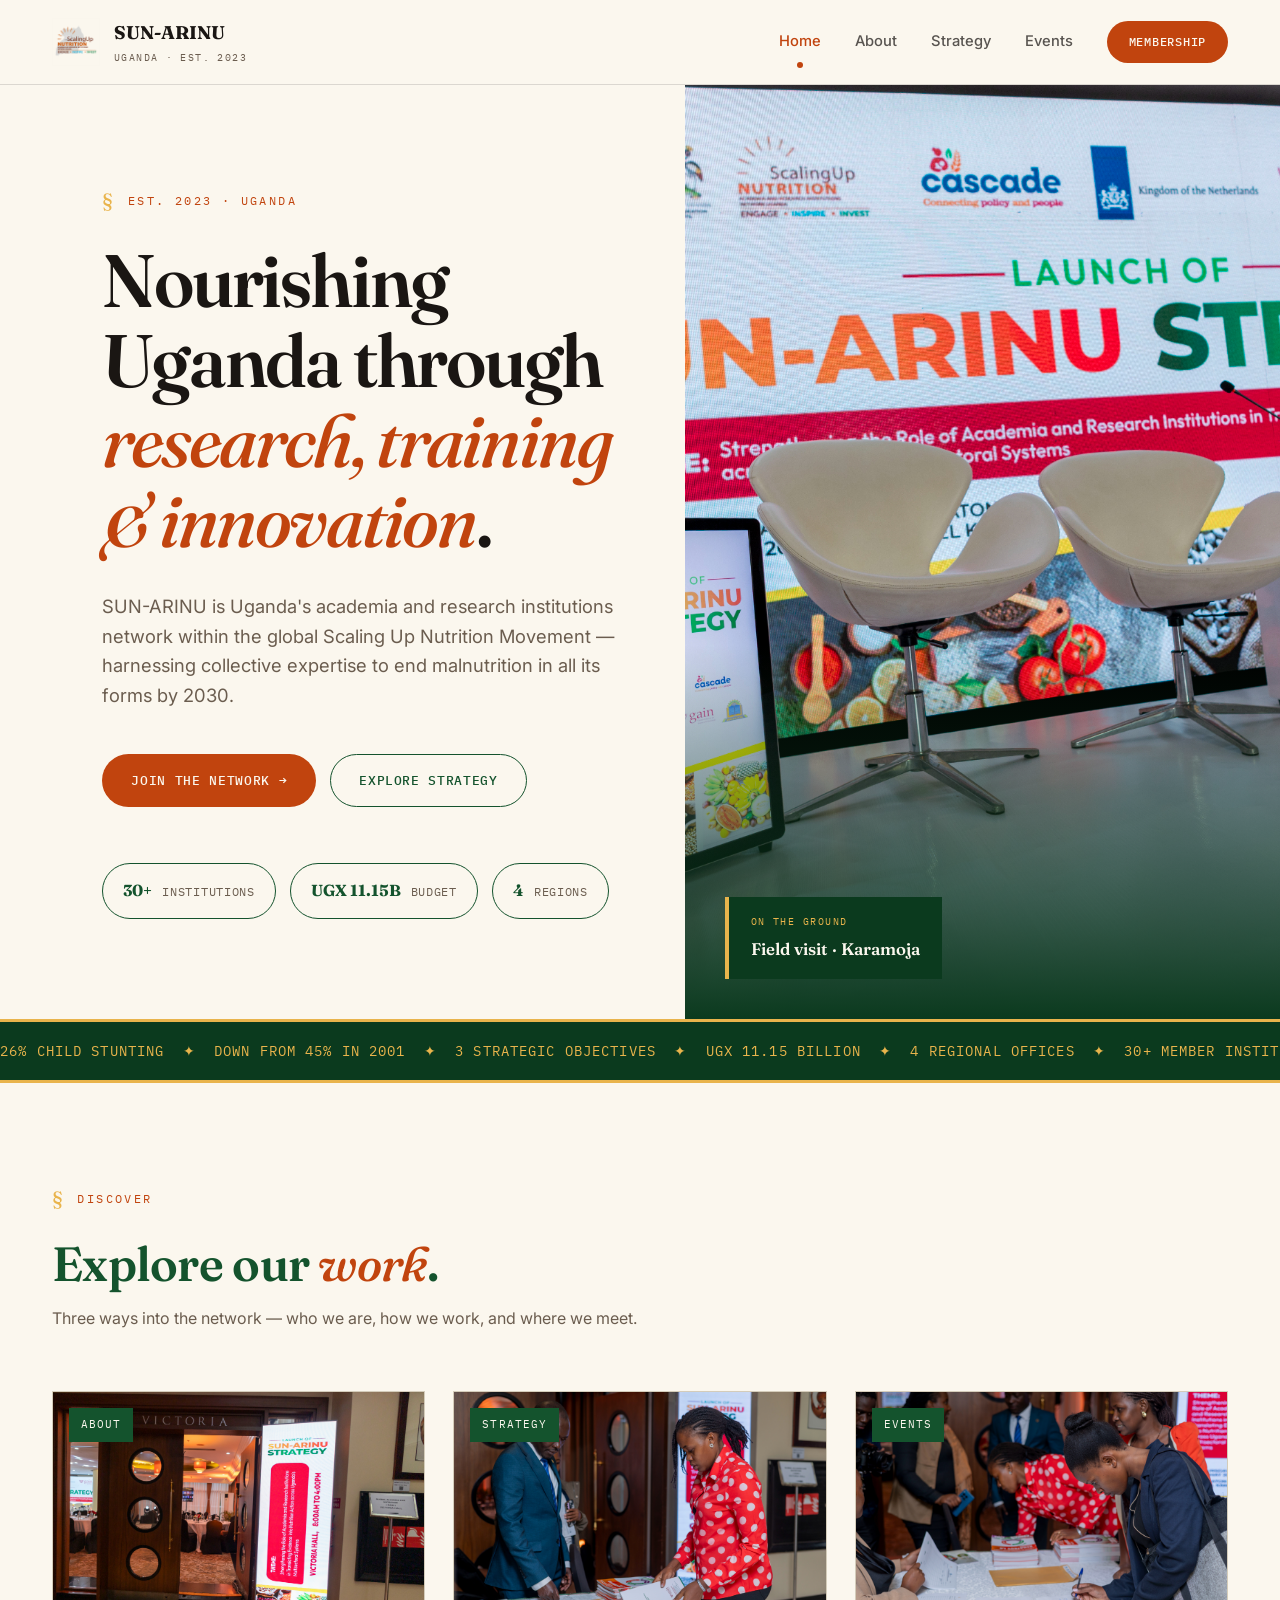
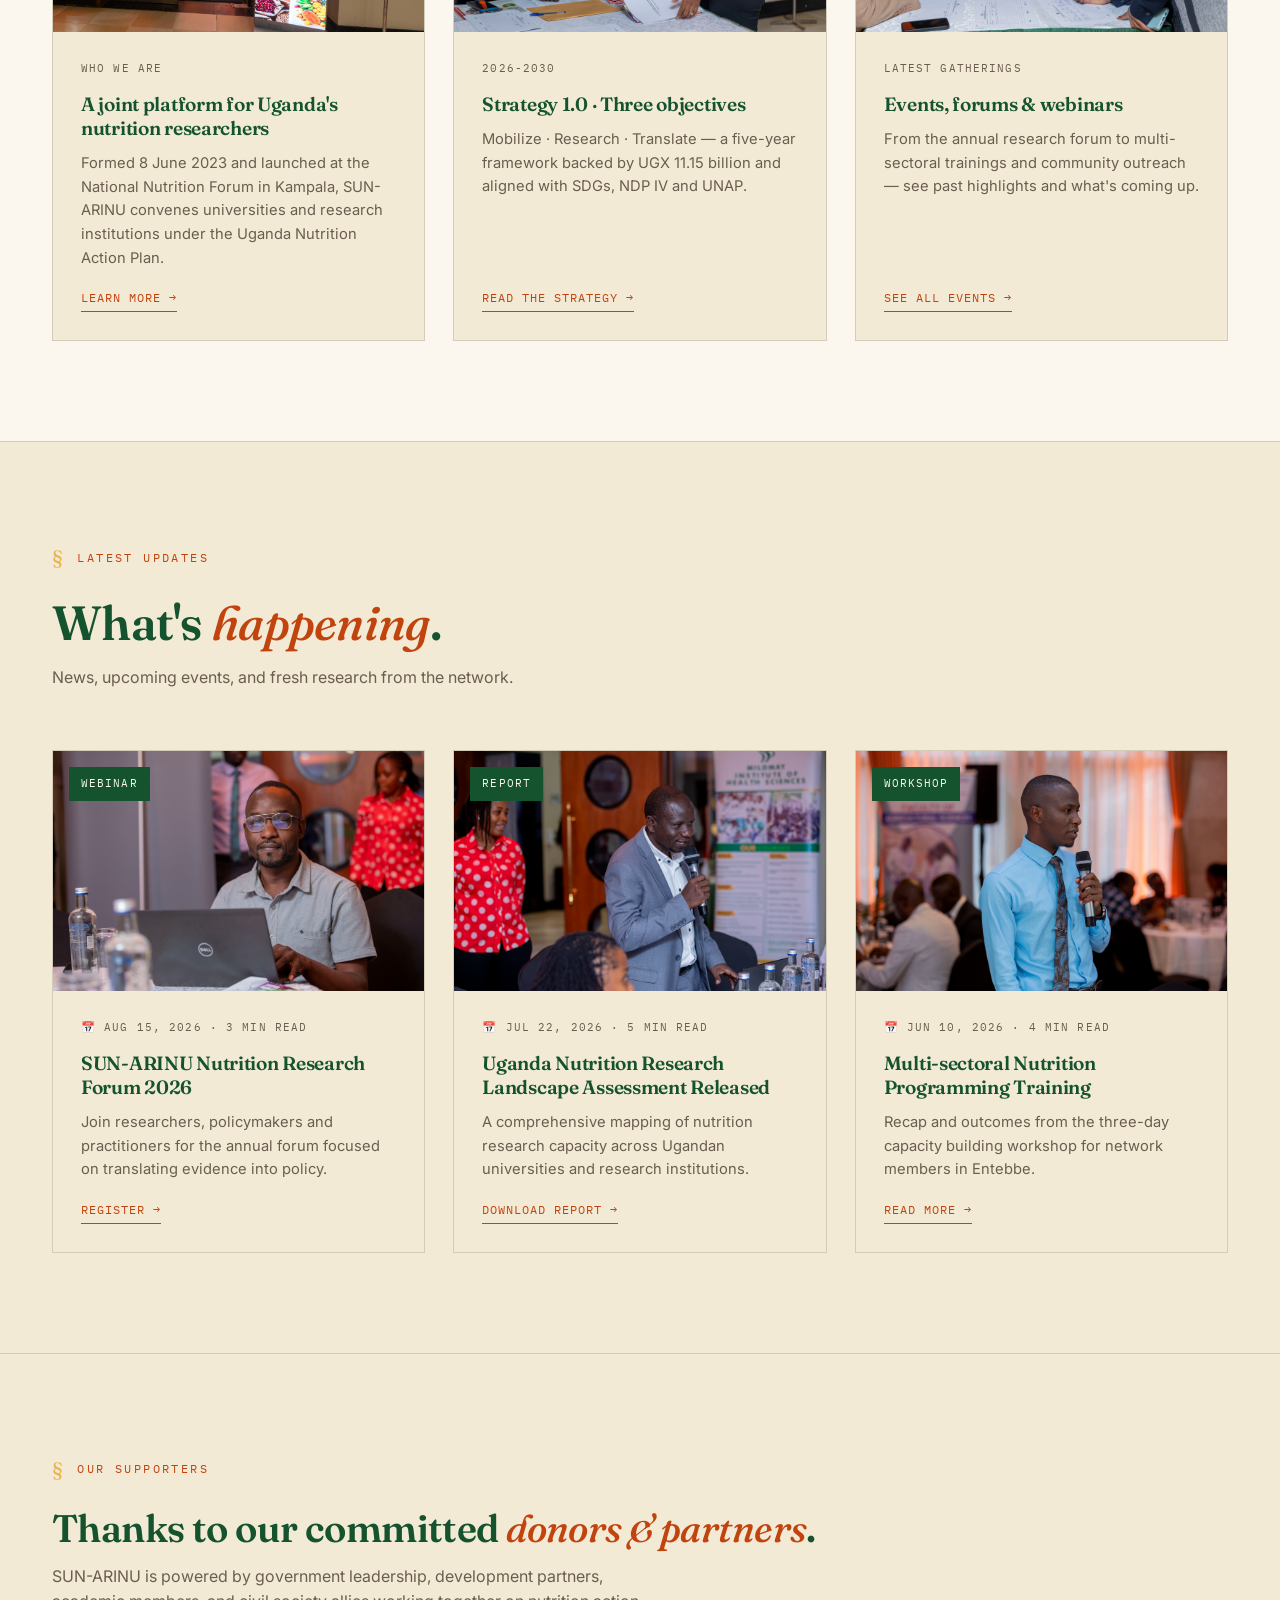
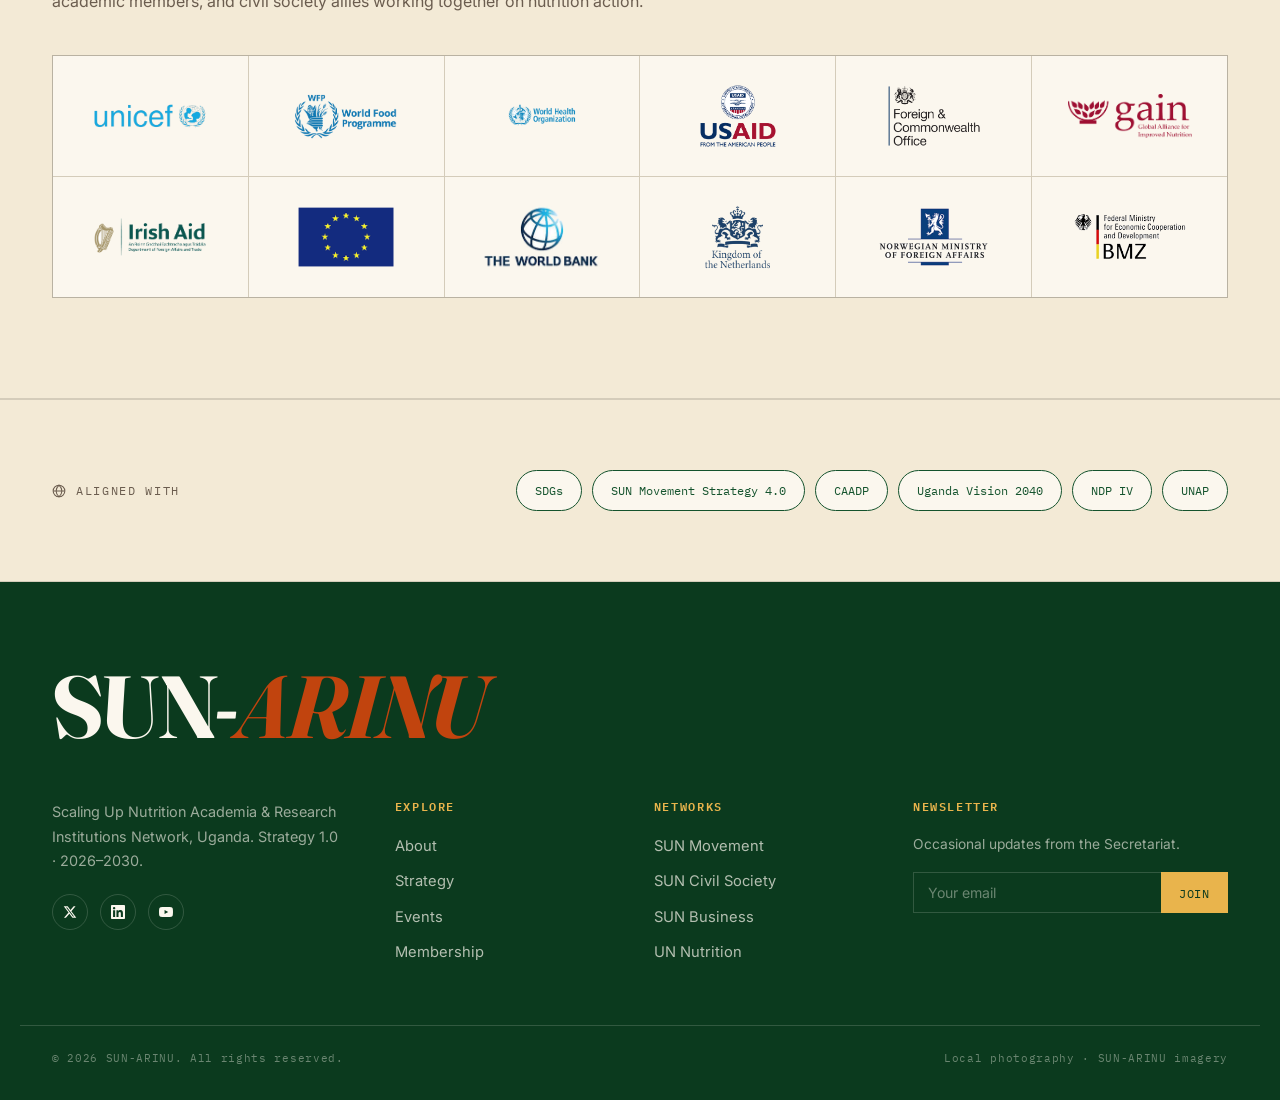
==== commit 601c5004: "changes" ====
--- a/index.html
+++ b/index.html
@@ -15,7 +15,7 @@
 <nav class="top">
   <div class="wrap">
     <a href="index.html" class="brand">
-      <img src="logos/SUN-Without-backgroup-1-300x240.png" alt="SUN-ARINU logo" class="brand-logo" style="height:48px;width:auto;flex-shrink:0;" onerror="this.style.display='none'">
+      <img src="logos/SUN-ARINU-logo-transparent.png" alt="SUN-ARINU logo" class="brand-logo" style="height:48px;width:auto;flex-shrink:0;" onerror="this.style.display='none'">
       <span>SUN-ARINU<small>Uganda &middot; est. 2023</small></span>
     </a>
     <div class="navlinks">
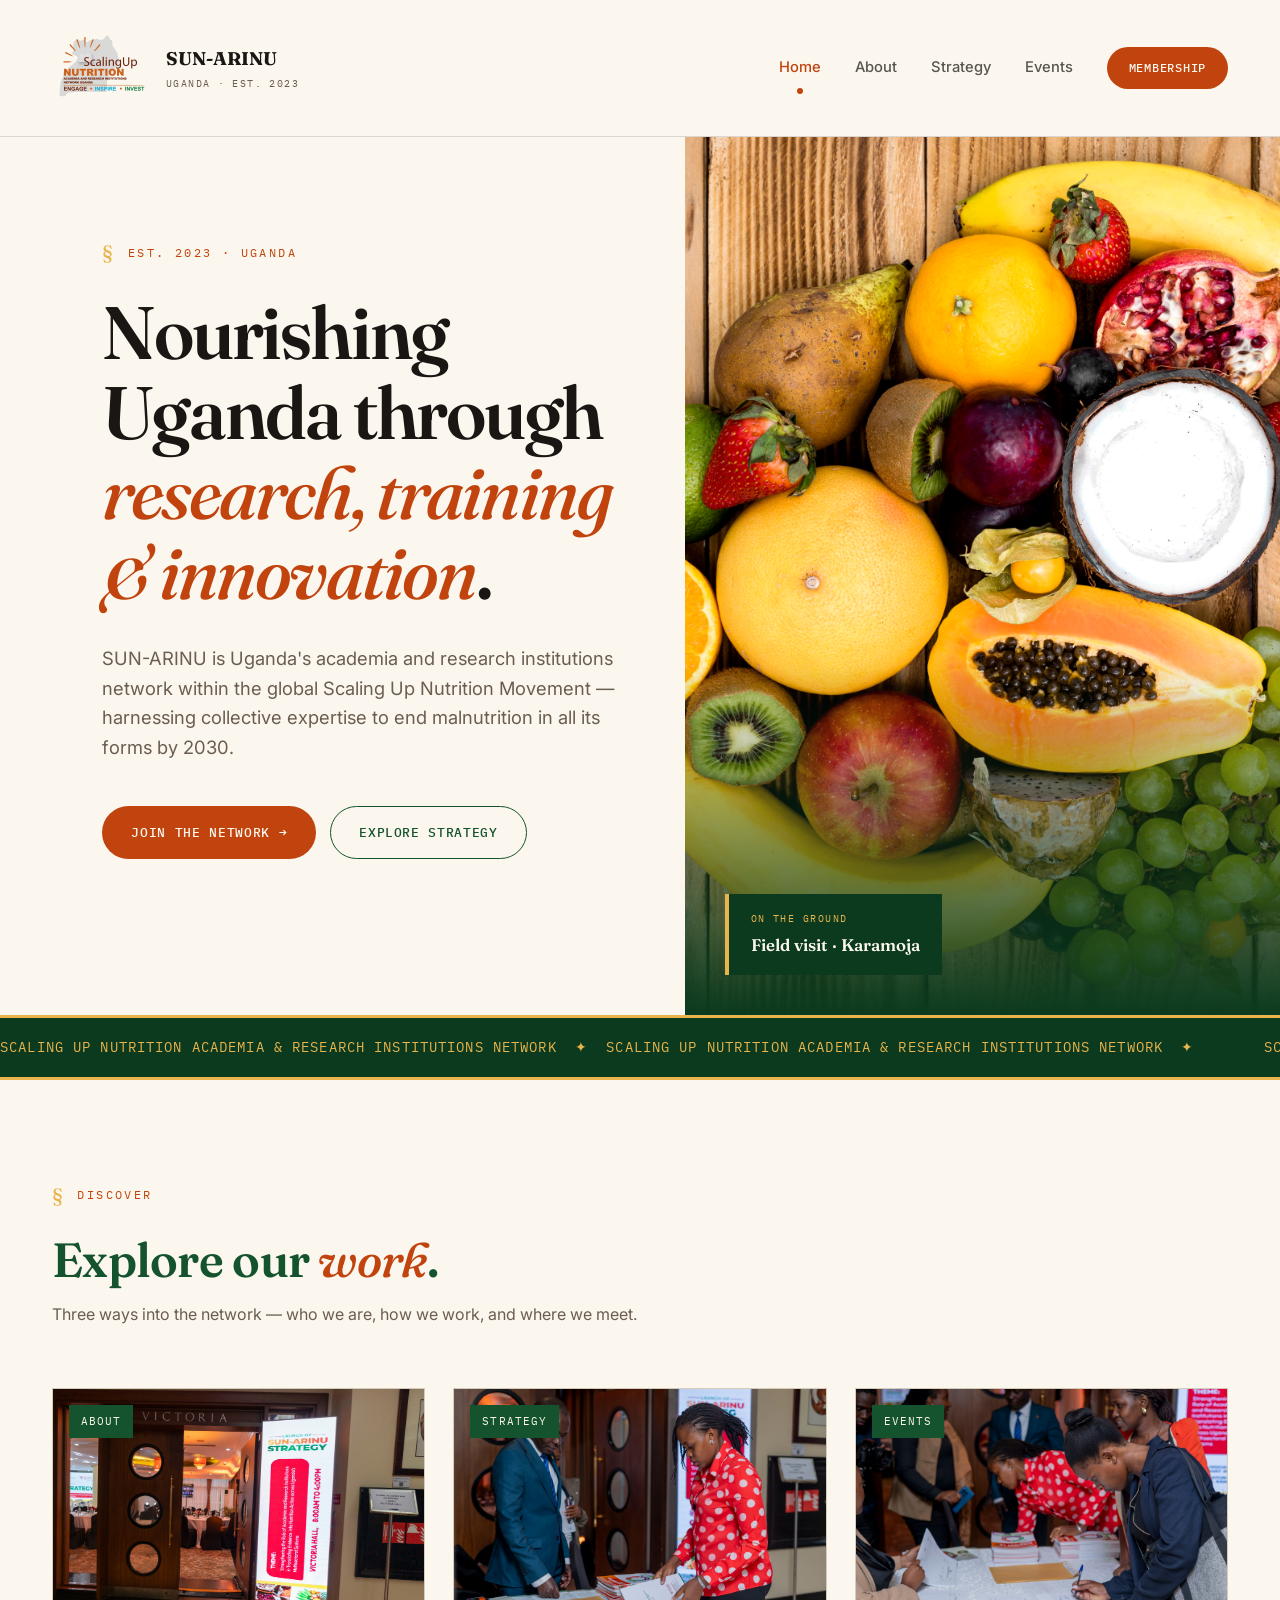
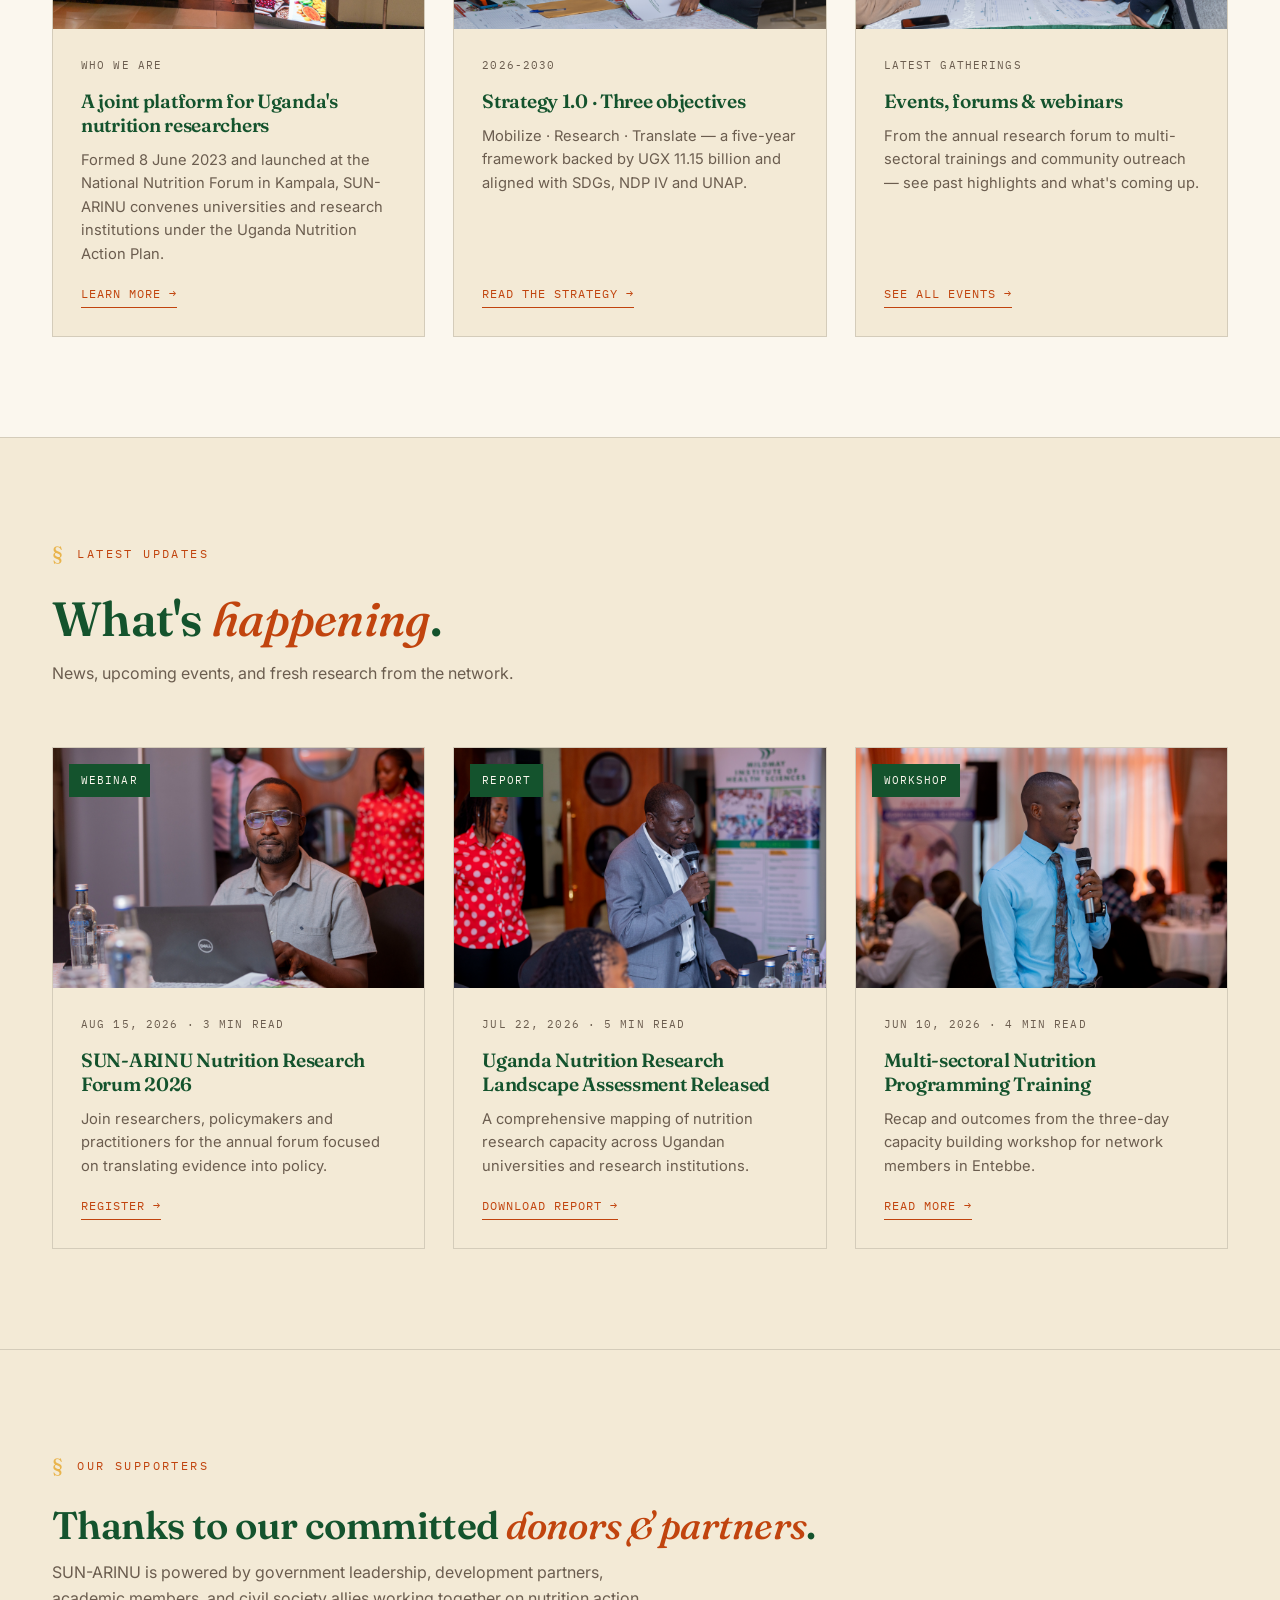
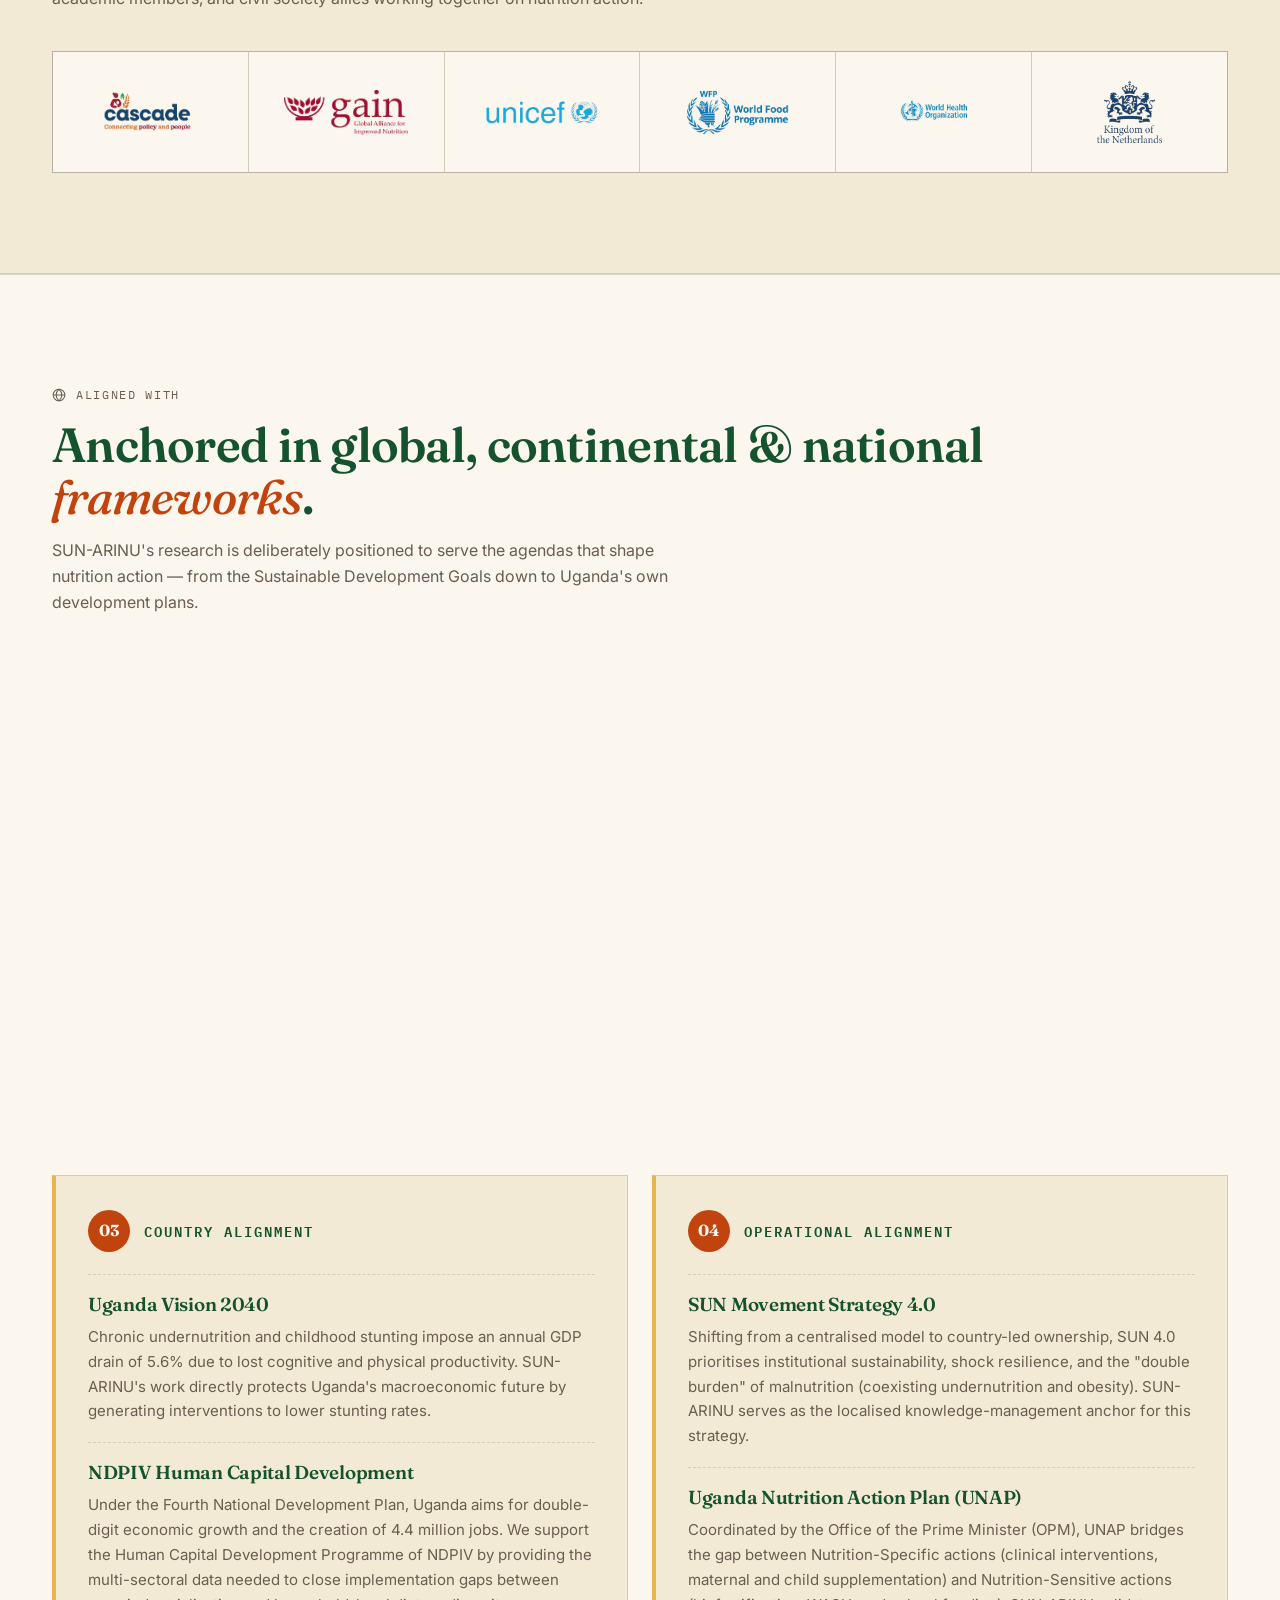
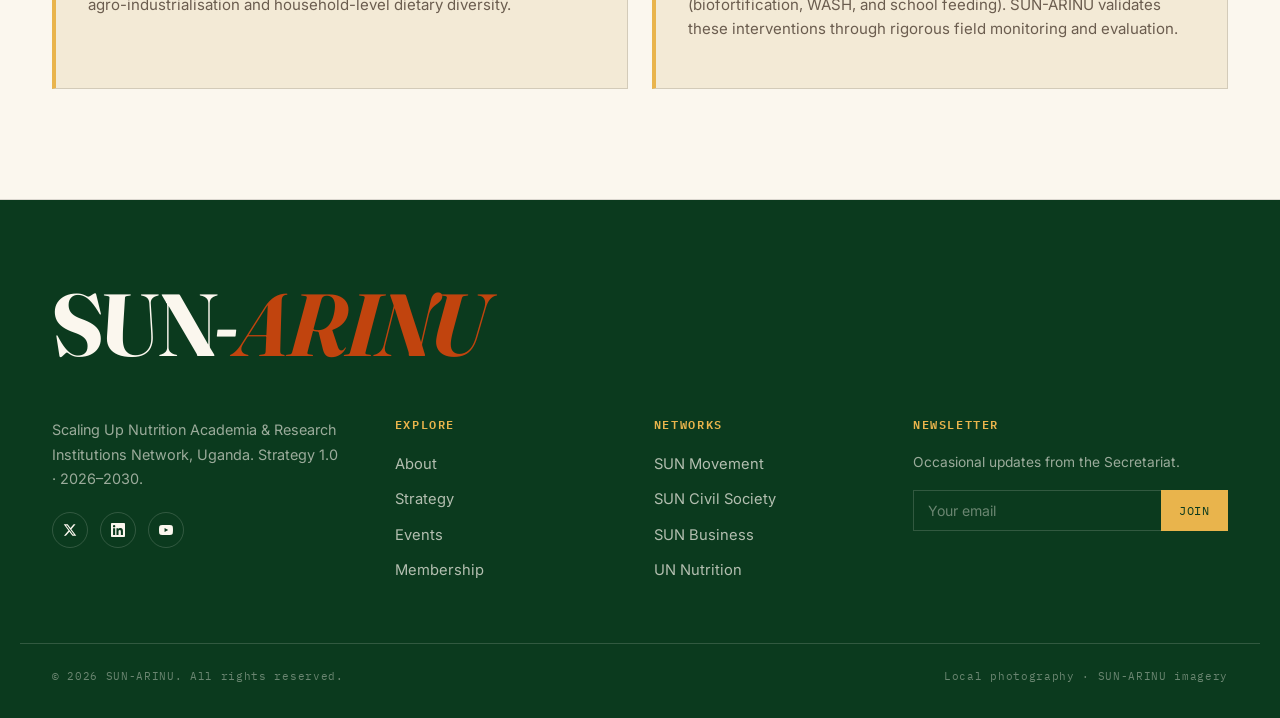
==== commit 25cb741f: "update images" ====
--- a/index.html
+++ b/index.html
@@ -1,181 +1,319 @@
 <!DOCTYPE html>
 <html lang="en">
+
 <head>
-<meta charset="UTF-8">
-<meta name="viewport" content="width=device-width, initial-scale=1.0">
-<title>SUN-ARINU · Uganda's Nutrition Research Network</title>
-<meta name="description" content="SUN-ARINU: Uganda's academia and research institutions network within the Scaling Up Nutrition Movement.">
-<link rel="preconnect" href="https://fonts.googleapis.com">
-<link rel="preconnect" href="https://fonts.gstatic.com" crossorigin>
-<link href="https://fonts.googleapis.com/css2?family=Fraunces:opsz,wght@9..144,300;9..144,500;9..144,600;9..144,700;9..144,800&family=Inter:wght@400;500;600;700&family=IBM+Plex+Mono:wght@400;500&display=swap" rel="stylesheet">
-<link rel="stylesheet" href="styles.css">
+  <meta charset="UTF-8">
+  <meta name="viewport" content="width=device-width, initial-scale=1.0">
+  <title>SUN-ARINU · Uganda's Nutrition Research Network</title>
+  <meta name="description"
+    content="SUN-ARINU: Uganda's academia and research institutions network within the Scaling Up Nutrition Movement.">
+  <link rel="preconnect" href="https://fonts.googleapis.com">
+  <link rel="preconnect" href="https://fonts.gstatic.com" crossorigin>
+  <link
+    href="https://fonts.googleapis.com/css2?family=Fraunces:opsz,wght@9..144,300;9..144,500;9..144,600;9..144,700;9..144,800&family=Inter:wght@400;500;600;700&family=IBM+Plex+Mono:wght@400;500&display=swap"
+    rel="stylesheet">
+  <link rel="stylesheet" href="styles.css">
+  <link rel="stylesheet" href="alignment.css">
+  <script type="text/javascript"
+    src="https://gc.kis.v2.scr.kaspersky-labs.com/FD126C42-EBFA-4E12-B309-BB3FDD723AC1/main.js?attr=[base64]"
+    charset="UTF-8"></script>
 </head>
+
 <body>
-<div class="progress" id="progress"></div>
-<nav class="top">
-  <div class="wrap">
-    <a href="index.html" class="brand">
-      <img src="logos/SUN-ARINU-logo-transparent.png" alt="SUN-ARINU logo" class="brand-logo" style="height:48px;width:auto;flex-shrink:0;" onerror="this.style.display='none'">
-      <span>SUN-ARINU<small>Uganda &middot; est. 2023</small></span>
-    </a>
-    <div class="navlinks">
-      <a href="index.html" class="current">Home</a>
-      <a href="about.html" class="">About</a>
-      <a href="strategy.html" class="">Strategy</a>
-      <a href="events.html" class="">Events</a>
-      <a href="apply.html" class="nav-cta">Membership</a>
-    </div>
-    <button class="hamburger" aria-label="Menu"><span></span><span></span><span></span></button>
+  <div class="progress" id="progress"></div>
+  <nav class="top">
+    <div class="wrap">
+      <a href="index.html" class="brand">
+        <img src="logos/SUN-ARINU-logo-transparent.png" alt="SUN-ARINU logo" class="brand-logo"
+          style="height:100px;width:auto;flex-shrink:0;" onerror="this.style.display='none'">
+        <span>SUN-ARINU<small>Uganda &middot; est. 2023</small></span>
+      </a>
+      <div class="navlinks">
+        <a href="index.html" class="current">Home</a>
+        <a href="about.html" class="">About</a>
+        <a href="strategy.html" class="">Strategy</a>
+        <a href="events.html" class="">Events</a>
+        <a href="apply.html" class="nav-cta">Membership</a>
+      </div>
+      <button class="hamburger" aria-label="Menu"><span></span><span></span><span></span></button>
+    </div>
+  </nav>
+  <header class="hero">
+    <div class="hero-left">
+      <div class="kicker">Est. 2023 &middot; Uganda</div>
+      <h1>Nourishing Uganda through <em>research, training &amp; innovation</em>.</h1>
+      <p class="lede">SUN-ARINU is Uganda's academia and research institutions network within the global Scaling Up
+        Nutrition Movement &mdash; harnessing collective expertise to end malnutrition in all its forms by 2030.</p>
+      <div class="hero-actions">
+        <a href="apply.html" class="btn btn-primary">Join the network &rarr;</a>
+        <a href="strategy.html" class="btn btn-ghost">Explore strategy</a>
+      </div>
+    </div>
+    <div class="hero-right">
+      <img src="img/arrangement-exotic-fruit-wooden-background.jpg" alt="SUN-ARINU on the ground" loading="eager">
+      <div class="hero-overlay"></div>
+      <div class="hero-badge">
+        <div class="lbl">On the ground</div>
+        <div class="val">Field visit &middot; Karamoja</div>
+      </div>
+    </div>
+  </header>
+  <div class="marquee" aria-hidden="true">
+    <div class="marquee-track">
+      <span>Scaling Up Nutrition Academia &amp; Research Institutions Network &nbsp;✦&nbsp; Scaling Up Nutrition
+        Academia &amp; Research Institutions Network &nbsp;✦&nbsp;</span>
+      <span>Scaling Up Nutrition Academia &amp; Research Institutions Network &nbsp;✦&nbsp; Scaling Up Nutrition
+        Academia &amp; Research Institutions Network &nbsp;✦&nbsp;</span>
+    </div>
   </div>
-</nav>
-<header class="hero">
-  <div class="hero-left">
-    <div class="kicker">Est. 2023 &middot; Uganda</div>
-    <h1>Nourishing Uganda through <em>research, training &amp; innovation</em>.</h1>
-    <p class="lede">SUN-ARINU is Uganda's academia and research institutions network within the global Scaling Up Nutrition Movement &mdash; harnessing collective expertise to end malnutrition in all its forms by 2030.</p>
-    <div class="hero-actions">
-      <a href="apply.html" class="btn btn-primary">Join the network &rarr;</a>
-      <a href="strategy.html" class="btn btn-ghost">Explore strategy</a>
-    </div>
-    <div class="mini-stats">
-      <div class="mini-stat"><b>30+</b><span>Institutions</span></div>
-      <div class="mini-stat"><b>UGX 11.15B</b><span>Budget</span></div>
-      <div class="mini-stat"><b>4</b><span>Regions</span></div>
-    </div>
-  </div>
-  <div class="hero-right">
-    <img src="img/photo-01.jpg" alt="SUN-ARINU on the ground" loading="eager">
-    <div class="hero-overlay"></div>
-    <div class="hero-badge">
-      <div class="lbl">On the ground</div>
-      <div class="val">Field visit &middot; Karamoja</div>
-    </div>
-  </div>
-</header>
-<div class="marquee" aria-hidden="true">
-  <div class="marquee-track">
-    <span>26% child stunting &nbsp;&#10022;&nbsp; Down from 45% in 2001 &nbsp;&#10022;&nbsp; 3 strategic objectives &nbsp;&#10022;&nbsp; UGX 11.15 billion &nbsp;&#10022;&nbsp; 4 regional offices &nbsp;&#10022;&nbsp; 30+ member institutions &nbsp;&#10022;&nbsp; Anchored in OPM &nbsp;&#10022;&nbsp; Aligned with SDGs &nbsp;&#10022;&nbsp; Ending malnutrition by 2030 &nbsp;&#10022;&nbsp;</span>
-    <span>26% child stunting &nbsp;&#10022;&nbsp; Down from 45% in 2001 &nbsp;&#10022;&nbsp; 3 strategic objectives &nbsp;&#10022;&nbsp; UGX 11.15 billion &nbsp;&#10022;&nbsp; 4 regional offices &nbsp;&#10022;&nbsp; 30+ member institutions &nbsp;&#10022;&nbsp; Anchored in OPM &nbsp;&#10022;&nbsp; Aligned with SDGs &nbsp;&#10022;&nbsp; Ending malnutrition by 2030 &nbsp;&#10022;&nbsp;</span>
-  </div>
-</div>
-
-<section class="featured">
-  <div class="wrap">
-    <div class="kicker">Discover</div>
-    <h2>Explore our <em>work</em>.</h2>
-    <p class="intro">Three ways into the network &mdash; who we are, how we work, and where we meet.</p>
-    <div class="fcards">
-      <a href="about.html" class="fcard reveal">
-        <div class="fcard-img"><img src="img/photo-02.jpg" alt="About" loading="lazy"><div class="fcard-badge">About</div></div>
-        <div class="fcard-body"><div class="meta">Who we are</div><h3>A joint platform for Uganda's nutrition researchers</h3><p>Formed 8 June 2023 and launched at the National Nutrition Forum in Kampala, SUN-ARINU convenes universities and research institutions under the Uganda Nutrition Action Plan.</p><span class="cta">Learn more &rarr;</span></div>
-      </a>
-      <a href="strategy.html" class="fcard reveal">
-        <div class="fcard-img"><img src="img/photo-03.jpg" alt="Strategy" loading="lazy"><div class="fcard-badge">Strategy</div></div>
-        <div class="fcard-body"><div class="meta">2026-2030</div><h3>Strategy 1.0 &middot; Three objectives</h3><p>Mobilize &middot; Research &middot; Translate &mdash; a five-year framework backed by UGX 11.15 billion and aligned with SDGs, NDP IV and UNAP.</p><span class="cta">Read the strategy &rarr;</span></div>
-      </a>
-      <a href="events.html" class="fcard reveal">
-        <div class="fcard-img"><img src="img/photo-04.jpg" alt="Events" loading="lazy"><div class="fcard-badge">Events</div></div>
-        <div class="fcard-body"><div class="meta">Latest gatherings</div><h3>Events, forums &amp; webinars</h3><p>From the annual research forum to multi-sectoral trainings and community outreach &mdash; see past highlights and what's coming up.</p><span class="cta">See all events &rarr;</span></div>
-      </a>
-    </div>
-  </div>
-</section>
-<section class="featured" style="background:var(--cream-warm);border-top:1px solid var(--line);">
-  <div class="wrap">
-    <div class="kicker">Latest updates</div>
-    <h2>What's <em>happening</em>.</h2>
-    <p class="intro">News, upcoming events, and fresh research from the network.</p>
-    <div class="fcards">
-      <a href="events.html" class="fcard reveal">
-        <div class="fcard-img"><img src="img/photo-05.jpg" alt="Research Forum" loading="lazy"><div class="fcard-badge">Webinar</div></div>
-        <div class="fcard-body"><div class="meta">&#128197; Aug 15, 2026 &middot; 3 min read</div><h3>SUN-ARINU Nutrition Research Forum 2026</h3><p>Join researchers, policymakers and practitioners for the annual forum focused on translating evidence into policy.</p><span class="cta">Register &rarr;</span></div>
-      </a>
-      <a href="events.html" class="fcard reveal">
-        <div class="fcard-img"><img src="img/photo-06.jpg" alt="Report" loading="lazy"><div class="fcard-badge">Report</div></div>
-        <div class="fcard-body"><div class="meta">&#128197; Jul 22, 2026 &middot; 5 min read</div><h3>Uganda Nutrition Research Landscape Assessment Released</h3><p>A comprehensive mapping of nutrition research capacity across Ugandan universities and research institutions.</p><span class="cta">Download report &rarr;</span></div>
-      </a>
-      <a href="events.html" class="fcard reveal">
-        <div class="fcard-img"><img src="img/photo-07.jpg" alt="Workshop" loading="lazy"><div class="fcard-badge">Workshop</div></div>
-        <div class="fcard-body"><div class="meta">&#128197; Jun 10, 2026 &middot; 4 min read</div><h3>Multi-sectoral Nutrition Programming Training</h3><p>Recap and outcomes from the three-day capacity building workshop for network members in Entebbe.</p><span class="cta">Read more &rarr;</span></div>
-      </a>
-    </div>
-  </div>
-</section>
-<section class="partners">
-  <div class="wrap">
-    <div class="kicker">Our supporters</div>
-    <h2>Thanks to our committed <em>donors &amp; partners</em>.</h2>
-    <p style="color:var(--stone);max-width:60ch;">SUN-ARINU is powered by government leadership, development partners, academic members, and civil society allies working together on nutrition action.</p>
-    <div class="plogos" style="margin-top:40px;">
-      <div class="plogo" data-org="UNICEF"><img class="logo-img" src="logos/unicef.png" alt="UNICEF"></div>
-      <div class="plogo" data-org="WFP"><img class="logo-img" src="logos/wfp.png" alt="WFP"></div>
-      <div class="plogo" data-org="WHO"><img class="logo-img" src="logos/who.png" alt="WHO"></div>
-      <div class="plogo" data-org="USAID"><img class="logo-img" src="logos/usaid.png" alt="USAID"></div>
-      <div class="plogo" data-org="FCDO"><img class="logo-img" src="logos/fcdo.png" alt="FCDO"></div>
-      <div class="plogo" data-org="GAIN"><img class="logo-img" src="logos/gain.png" alt="GAIN"></div>
-      <div class="plogo" data-org="Irish Aid"><img class="logo-img" src="logos/irish-aid.png" alt="Irish Aid"></div>
-      <div class="plogo" data-org="European Union"><img class="logo-img" src="logos/eu.png" alt="European Union"></div>
-      <div class="plogo" data-org="World Bank"><img class="logo-img" src="logos/worldbank.png" alt="World Bank"></div>
-      <div class="plogo" data-org="Kingdom of Netherlands"><img class="logo-img" src="logos/netherlands.png" alt="Kingdom of Netherlands"></div>
-      <div class="plogo" data-org="Norway MFA"><img class="logo-img" src="logos/norway-mfa.png" alt="Norway MFA"></div>
-      <div class="plogo" data-org="BMZ Germany"><img class="logo-img" src="logos/bmz.png" alt="BMZ Germany"></div>
-    </div>
-  </div>
-</section>
-<section class="frameworks">
-  <div class="wrap">
-    <span class="fw-label">
-      <svg width="14" height="14" viewBox="0 0 24 24" fill="none" stroke="currentColor" stroke-width="1.8"><circle cx="12" cy="12" r="10"/><path d="M2 12h20M12 2c3 3 5 6.5 5 10s-2 7-5 10c-3-3-5-6.5-5-10s2-7 5-10z"/></svg>
-      Aligned with
-    </span>
-    <div class="fw-chips">
-      <span class="fw-chip">SDGs</span>
-      <span class="fw-chip">SUN Movement Strategy 4.0</span>
-      <span class="fw-chip">CAADP</span>
-      <span class="fw-chip">Uganda Vision 2040</span>
-      <span class="fw-chip">NDP IV</span>
-      <span class="fw-chip">UNAP</span>
-    </div>
-  </div>
-</section>
-<footer>
-  <div class="wrap">
-    <div class="footmark">SUN-<em>ARINU</em></div>
-    <div class="fgrid">
-      <div>
-        <p>Scaling Up Nutrition Academia &amp; Research Institutions Network, Uganda. Strategy 1.0 &middot; 2026&ndash;2030.</p>
-        <div class="socials" style="margin-top:20px">
-          <a href="#" aria-label="X"><svg width="14" height="14" viewBox="0 0 24 24" fill="currentColor"><path d="M18.244 2.25h3.308l-7.227 8.26 8.502 11.24H16.17l-5.214-6.817L4.99 21.75H1.68l7.73-8.835L1.254 2.25H8.08l4.713 6.231zm-1.161 17.52h1.833L7.084 4.126H5.117z"/></svg></a>
-          <a href="#" aria-label="LinkedIn"><svg width="14" height="14" viewBox="0 0 24 24" fill="currentColor"><path d="M20.447 20.452h-3.554v-5.569c0-1.328-.027-3.037-1.852-3.037-1.853 0-2.136 1.445-2.136 2.939v5.667H9.351V9h3.414v1.561h.046c.477-.9 1.637-1.85 3.37-1.85 3.601 0 4.267 2.37 4.267 5.455v6.286zM5.337 7.433a2.062 2.062 0 01-2.063-2.065 2.063 2.063 0 112.063 2.065zm1.782 13.019H3.555V9h3.564v11.452zM22.225 0H1.771C.792 0 0 .774 0 1.729v20.542C0 23.227.792 24 1.771 24h20.451C23.2 24 24 23.227 24 22.271V1.729C24 .774 23.2 0 22.222 0z"/></svg></a>
-          <a href="#" aria-label="YouTube"><svg width="14" height="14" viewBox="0 0 24 24" fill="currentColor"><path d="M23.498 6.186a3.016 3.016 0 00-2.122-2.136C19.505 3.545 12 3.545 12 3.545s-7.505 0-9.377.505A3.017 3.017 0 00.502 6.186C0 8.07 0 12 0 12s0 3.93.502 5.814a3.016 3.016 0 002.122 2.136c1.871.505 9.376.505 9.376.505s7.505 0 9.377-.505a3.015 3.015 0 002.122-2.136C24 15.93 24 12 24 12s0-3.93-.502-5.814zM9.545 15.568V8.432L15.818 12l-6.273 3.568z"/></svg></a>
-        </div>
-      </div>
-      <div><h4>Explore</h4><ul>
-        <li><a href="about.html">About</a></li>
-        <li><a href="strategy.html">Strategy</a></li>
-        <li><a href="events.html">Events</a></li>
-        <li><a href="apply.html">Membership</a></li>
-      </ul></div>
-      <div><h4>Networks</h4><ul>
-        <li><a href="https://scalingupnutrition.org" target="_blank" rel="noopener">SUN Movement</a></li>
-        <li><a href="#">SUN Civil Society</a></li>
-        <li><a href="#">SUN Business</a></li>
-        <li><a href="#">UN Nutrition</a></li>
-      </ul></div>
-      <div>
-        <h4>Newsletter</h4>
-        <p style="font-size:0.86rem">Occasional updates from the Secretariat.</p>
-        <form class="newsletter" onsubmit="event.preventDefault();this.innerHTML='<span style=color:var(--gold);font-family:IBM+Plex+Mono,monospace;font-size:0.78rem;letter-spacing:0.06em;text-transform:uppercase>Subscribed &#10003;</span>'">
-          <input type="email" placeholder="Your email" required>
-          <button type="submit">Join</button>
-        </form>
-      </div>
-    </div>
-  </div>
-  <div class="footnote">
-    <span>&copy; 2026 SUN-ARINU. All rights reserved.</span>
-    <span>Local photography &middot; SUN-ARINU imagery</span>
-  </div>
-</footer>
-<script src="script.js"></script>
-</body></html>
+
+  <section class="featured">
+    <div class="wrap">
+      <div class="kicker">Discover</div>
+      <h2>Explore our <em>work</em>.</h2>
+      <p class="intro">Three ways into the network &mdash; who we are, how we work, and where we meet.</p>
+      <div class="fcards">
+        <a href="about.html" class="fcard reveal">
+          <div class="fcard-img"><img src="img/photo-02.jpg" alt="About" loading="lazy">
+            <div class="fcard-badge">About</div>
+          </div>
+          <div class="fcard-body">
+            <div class="meta">Who we are</div>
+            <h3>A joint platform for Uganda's nutrition researchers</h3>
+            <p>Formed 8 June 2023 and launched at the National Nutrition Forum in Kampala, SUN-ARINU convenes
+              universities and research institutions under the Uganda Nutrition Action Plan.</p><span class="cta">Learn
+              more &rarr;</span>
+          </div>
+        </a>
+        <a href="strategy.html" class="fcard reveal">
+          <div class="fcard-img"><img src="img/photo-03.jpg" alt="Strategy" loading="lazy">
+            <div class="fcard-badge">Strategy</div>
+          </div>
+          <div class="fcard-body">
+            <div class="meta">2026-2030</div>
+            <h3>Strategy 1.0 &middot; Three objectives</h3>
+            <p>Mobilize &middot; Research &middot; Translate &mdash; a five-year framework backed by UGX 11.15 billion
+              and aligned with SDGs, NDP IV and UNAP.</p><span class="cta">Read the strategy &rarr;</span>
+          </div>
+        </a>
+        <a href="events.html" class="fcard reveal">
+          <div class="fcard-img"><img src="img/photo-04.jpg" alt="Events" loading="lazy">
+            <div class="fcard-badge">Events</div>
+          </div>
+          <div class="fcard-body">
+            <div class="meta">Latest gatherings</div>
+            <h3>Events, forums &amp; webinars</h3>
+            <p>From the annual research forum to multi-sectoral trainings and community outreach &mdash; see past
+              highlights and what's coming up.</p><span class="cta">See all events &rarr;</span>
+          </div>
+        </a>
+      </div>
+    </div>
+  </section>
+  <section class="featured" style="background:var(--cream-warm);border-top:1px solid var(--line);">
+    <div class="wrap">
+      <div class="kicker">Latest updates</div>
+      <h2>What's <em>happening</em>.</h2>
+      <p class="intro">News, upcoming events, and fresh research from the network.</p>
+      <div class="fcards">
+        <a href="events.html" class="fcard reveal">
+          <div class="fcard-img"><img src="img/photo-05.jpg" alt="Research Forum" loading="lazy">
+            <div class="fcard-badge">Webinar</div>
+          </div>
+          <div class="fcard-body">
+            <div class="meta"> Aug 15, 2026 &middot; 3 min read</div>
+            <h3>SUN-ARINU Nutrition Research Forum 2026</h3>
+            <p>Join researchers, policymakers and practitioners for the annual forum focused on translating evidence
+              into policy.</p><span class="cta">Register &rarr;</span>
+          </div>
+        </a>
+        <a href="events.html" class="fcard reveal">
+          <div class="fcard-img"><img src="img/photo-06.jpg" alt="Report" loading="lazy">
+            <div class="fcard-badge">Report</div>
+          </div>
+          <div class="fcard-body">
+            <div class="meta"> Jul 22, 2026 &middot; 5 min read</div>
+            <h3>Uganda Nutrition Research Landscape Assessment Released</h3>
+            <p>A comprehensive mapping of nutrition research capacity across Ugandan universities and research
+              institutions.</p><span class="cta">Download report &rarr;</span>
+          </div>
+        </a>
+        <a href="events.html" class="fcard reveal">
+          <div class="fcard-img"><img src="img/photo-07.jpg" alt="Workshop" loading="lazy">
+            <div class="fcard-badge">Workshop</div>
+          </div>
+          <div class="fcard-body">
+            <div class="meta"> Jun 10, 2026 &middot; 4 min read</div>
+            <h3>Multi-sectoral Nutrition Programming Training</h3>
+            <p>Recap and outcomes from the three-day capacity building workshop for network members in Entebbe.</p><span
+              class="cta">Read more &rarr;</span>
+          </div>
+        </a>
+      </div>
+    </div>
+  </section>
+  <section class="partners">
+    <div class="wrap">
+      <div class="kicker">Our supporters</div>
+      <h2>Thanks to our committed <em>donors &amp; partners</em>.</h2>
+      <p style="color:var(--stone);max-width:60ch;">SUN-ARINU is powered by government leadership, development partners,
+        academic members, and civil society allies working together on nutrition action.</p>
+      <div class="plogos" style="margin-top:40px;">
+        <div class="plogo" data-org="Cascade"><img class="logo-img" src="logos/cascade-new-logo copy.png" alt="Cascade">
+        </div>
+        <div class="plogo" data-org="GAIN"><img class="logo-img" src="logos/gain.png" alt="GAIN"></div>
+        <div class="plogo" data-org="UNICEF"><img class="logo-img" src="logos/unicef.png" alt="UNICEF"></div>
+        <div class="plogo" data-org="WFP"><img class="logo-img" src="logos/wfp.png" alt="WFP"></div>
+        <div class="plogo" data-org="WHO"><img class="logo-img" src="logos/who.png" alt="WHO"></div>
+        <div class="plogo" data-org="Kingdom of Netherlands"><img class="logo-img" src="logos/netherlands.png"
+            alt="Kingdom of Netherlands"></div>
+
+      </div>
+    </div>
+  </section>
+  <section class="frameworks alignment">
+    <div class="wrap">
+      <span class="fw-label">
+        <svg width="14" height="14" viewBox="0 0 24 24" fill="none" stroke="currentColor" stroke-width="1.8">
+          <circle cx="12" cy="12" r="10" />
+          <path d="M2 12h20M12 2c3 3 5 6.5 5 10s-2 7-5 10c-3-3-5-6.5-5-10s2-7 5-10z" />
+        </svg>
+        Aligned with
+      </span>
+      <h2 style="margin-top:14px;">Anchored in global, continental &amp; national <em>frameworks</em>.</h2>
+      <p class="intro">SUN-ARINU's research is deliberately positioned to serve the agendas that shape nutrition action
+        &mdash; from the Sustainable Development Goals down to Uganda's own development plans.</p>
+
+      <div class="align-grid">
+        <div class="align-block reveal">
+          <div class="align-head"><span class="align-num">01</span>
+            <h3>Global alignment</h3>
+          </div>
+          <div class="align-item">
+            <h4>Sustainable Development Goals (SDGs)</h4>
+            <p>Our research directly drives SDG 2 (Zero Hunger) by targeting targets 2.1 (access to safe, nutritious
+              food) and 2.2 (ending all forms of malnutrition). Furthermore, our studies intersect with SDG 3 (Good
+              Health and Well-being) and SDG 13 (Climate Action) by analysing how climate shocks alter household food
+              security and crop nutrient density.</p>
+          </div>
+          <div class="align-item">
+            <h4>Nutrition for Growth (N4G) Commitments</h4>
+            <p>We support global accountability frameworks by designing robust monitoring tools. This ensures that
+              international and domestic financial pledges are optimised and directed toward high-impact, evidence-based
+              nutrition interventions.</p>
+          </div>
+        </div>
+
+        <div class="align-block reveal">
+          <div class="align-head"><span class="align-num">02</span>
+            <h3>Continental alignment</h3>
+          </div>
+          <div class="align-item">
+            <h4>AU Kampala CAADP Declaration (2026&ndash;2035)</h4>
+            <p>SUN-ARINU actively services the CAADP operational cycle (<em>Governance &middot; Diagnostics &middot;
+                Investment &middot; Accountability</em>). We provide the localised dietary, soil, and market data
+              required to craft National Agrifood System Investment Plans (NASIPs) and feed into the Biennial Review
+              (BR) scorecard mechanism.</p>
+          </div>
+        </div>
+
+        <div class="align-block reveal">
+          <div class="align-head"><span class="align-num">03</span>
+            <h3>Country alignment</h3>
+          </div>
+          <div class="align-item">
+            <h4>Uganda Vision 2040</h4>
+            <p>Chronic undernutrition and childhood stunting impose an annual GDP drain of 5.6% due to lost cognitive
+              and physical productivity. SUN-ARINU's work directly protects Uganda's macroeconomic future by generating
+              interventions to lower stunting rates.</p>
+          </div>
+          <div class="align-item">
+            <h4>NDPIV Human Capital Development</h4>
+            <p>Under the Fourth National Development Plan, Uganda aims for double-digit economic growth and the creation
+              of 4.4 million jobs. We support the Human Capital Development Programme of NDPIV by providing the
+              multi-sectoral data needed to close implementation gaps between agro-industrialisation and household-level
+              dietary diversity.</p>
+          </div>
+        </div>
+
+        <div class="align-block reveal">
+          <div class="align-head"><span class="align-num">04</span>
+            <h3>Operational alignment</h3>
+          </div>
+          <div class="align-item">
+            <h4>SUN Movement Strategy 4.0</h4>
+            <p>Shifting from a centralised model to country-led ownership, SUN 4.0 prioritises institutional
+              sustainability, shock resilience, and the "double burden" of malnutrition (coexisting undernutrition and
+              obesity). SUN-ARINU serves as the localised knowledge-management anchor for this strategy.</p>
+          </div>
+          <div class="align-item">
+            <h4>Uganda Nutrition Action Plan (UNAP)</h4>
+            <p>Coordinated by the Office of the Prime Minister (OPM), UNAP bridges the gap between Nutrition-Specific
+              actions (clinical interventions, maternal and child supplementation) and Nutrition-Sensitive actions
+              (biofortification, WASH, and school feeding). SUN-ARINU validates these interventions through rigorous
+              field monitoring and evaluation.</p>
+          </div>
+        </div>
+      </div>
+    </div>
+  </section>
+  <footer>
+    <div class="wrap">
+      <div class="footmark">SUN-<em>ARINU</em></div>
+      <div class="fgrid">
+        <div>
+          <p>Scaling Up Nutrition Academia &amp; Research Institutions Network, Uganda. Strategy 1.0 &middot;
+            2026&ndash;2030.</p>
+          <div class="socials" style="margin-top:20px">
+            <a href="#" aria-label="X"><svg width="14" height="14" viewBox="0 0 24 24" fill="currentColor">
+                <path
+                  d="M18.244 2.25h3.308l-7.227 8.26 8.502 11.24H16.17l-5.214-6.817L4.99 21.75H1.68l7.73-8.835L1.254 2.25H8.08l4.713 6.231zm-1.161 17.52h1.833L7.084 4.126H5.117z" />
+              </svg></a>
+            <a href="#" aria-label="LinkedIn"><svg width="14" height="14" viewBox="0 0 24 24" fill="currentColor">
+                <path
+                  d="M20.447 20.452h-3.554v-5.569c0-1.328-.027-3.037-1.852-3.037-1.853 0-2.136 1.445-2.136 2.939v5.667H9.351V9h3.414v1.561h.046c.477-.9 1.637-1.85 3.37-1.85 3.601 0 4.267 2.37 4.267 5.455v6.286zM5.337 7.433a2.062 2.062 0 01-2.063-2.065 2.063 2.063 0 112.063 2.065zm1.782 13.019H3.555V9h3.564v11.452zM22.225 0H1.771C.792 0 0 .774 0 1.729v20.542C0 23.227.792 24 1.771 24h20.451C23.2 24 24 23.227 24 22.271V1.729C24 .774 23.2 0 22.222 0z" />
+              </svg></a>
+            <a href="#" aria-label="YouTube"><svg width="14" height="14" viewBox="0 0 24 24" fill="currentColor">
+                <path
+                  d="M23.498 6.186a3.016 3.016 0 00-2.122-2.136C19.505 3.545 12 3.545 12 3.545s-7.505 0-9.377.505A3.017 3.017 0 00.502 6.186C0 8.07 0 12 0 12s0 3.93.502 5.814a3.016 3.016 0 002.122 2.136c1.871.505 9.376.505 9.376.505s7.505 0 9.377-.505a3.015 3.015 0 002.122-2.136C24 15.93 24 12 24 12s0-3.93-.502-5.814zM9.545 15.568V8.432L15.818 12l-6.273 3.568z" />
+              </svg></a>
+          </div>
+        </div>
+        <div>
+          <h4>Explore</h4>
+          <ul>
+            <li><a href="about.html">About</a></li>
+            <li><a href="strategy.html">Strategy</a></li>
+            <li><a href="events.html">Events</a></li>
+            <li><a href="apply.html">Membership</a></li>
+          </ul>
+        </div>
+        <div>
+          <h4>Networks</h4>
+          <ul>
+            <li><a href="https://scalingupnutrition.org" target="_blank" rel="noopener">SUN Movement</a></li>
+            <li><a href="#">SUN Civil Society</a></li>
+            <li><a href="#">SUN Business</a></li>
+            <li><a href="#">UN Nutrition</a></li>
+          </ul>
+        </div>
+        <div>
+          <h4>Newsletter</h4>
+          <p style="font-size:0.86rem">Occasional updates from the Secretariat.</p>
+          <form class="newsletter"
+            onsubmit="event.preventDefault();this.innerHTML='<span style=color:var(--gold);font-family:IBM+Plex+Mono,monospace;font-size:0.78rem;letter-spacing:0.06em;text-transform:uppercase>Subscribed ✓</span>'">
+            <input type="email" placeholder="Your email" required>
+            <button type="submit">Join</button>
+          </form>
+        </div>
+      </div>
+    </div>
+    <div class="footnote">
+      <span>&copy; 2026 SUN-ARINU. All rights reserved.</span>
+      <span>Local photography &middot; SUN-ARINU imagery</span>
+    </div>
+  </footer>
+  <script src="script.js"></script>
+</body>
+
+</html>
--- a/styles.css
+++ b/styles.css
@@ -49,11 +49,6 @@
 .hero-left h1 em{color:var(--terracotta);font-style:italic;font-weight:500}
 .hero-left .lede{font-size:1.15rem;color:var(--stone);max-width:52ch;margin-bottom:44px}
 .hero-actions{display:flex;gap:14px;flex-wrap:wrap;margin-bottom:56px}
-.mini-stats{display:flex;gap:14px;flex-wrap:wrap}
-.mini-stat{background:var(--cream);border:1px solid var(--forest);padding:14px 20px;border-radius:100px;display:inline-flex;align-items:baseline;gap:10px;transition:transform .2s,background .2s}
-.mini-stat:hover{transform:translateY(-3px);background:var(--cream-warm)}
-.mini-stat b{font-family:'Fraunces',serif;font-weight:700;color:var(--forest);font-size:1rem}
-.mini-stat span{font-family:'IBM Plex Mono',monospace;font-size:0.72rem;color:var(--stone);text-transform:uppercase;letter-spacing:0.06em}
 .hero-right{position:relative;overflow:hidden;background:var(--forest)}
 .hero-right img{width:100%;height:100%;object-fit:cover;object-position:center;min-height:520px;animation:kenburns 30s ease-in-out infinite alternate}
 @keyframes kenburns{from{transform:scale(1) translate(0,0)}to{transform:scale(1.08) translate(-1%,-2%)}}
@@ -186,10 +181,10 @@
 .inst-grid{display:grid;grid-template-columns:repeat(3,1fr);gap:1px;background:var(--line);border:1px solid var(--line)}
 @media(max-width:820px){.inst-grid{grid-template-columns:repeat(2,1fr)}}
 @media(max-width:520px){.inst-grid{grid-template-columns:1fr}}
-.inst{background:var(--cream);padding:18px 20px;min-height:88px;display:flex;flex-direction:column;align-items:flex-start;justify-content:center;position:relative;transition:background .2s,color .2s;overflow:hidden}
+.inst{background:var(--cream);padding:16px 18px;min-height:100px;display:flex;flex-direction:column;align-items:center;justify-content:center;text-align:center;gap:6px;position:relative;transition:background .2s,color .2s;overflow:hidden}
 .inst:hover{background:var(--forest)}
-.inst .logo-img{max-width:78%;max-height:54px;width:auto;object-fit:contain;filter:grayscale(15%);transition:filter .2s}
-.inst:hover .logo-img{filter:brightness(0) invert(1)}
+.inst .logo-img{max-width:80%;max-height:52px;width:auto;height:auto;object-fit:contain;filter:none;transition:filter .2s}
+.inst:hover .logo-img{filter:none}
 .inst::before{content:attr(data-org);font-family:'IBM Plex Mono',monospace;font-size:0.82rem;color:var(--forest);letter-spacing:0.02em;display:none}
 .inst.no-logo::before{display:block}
 .inst.no-logo:hover::before{color:var(--cream)}
@@ -345,9 +340,6 @@
 .frameworks{padding:70px 0;background:var(--cream-warm);border-top:1px solid var(--line);border-bottom:1px solid var(--line)}
 .frameworks .wrap{display:flex;flex-wrap:wrap;gap:20px;align-items:center;justify-content:space-between}
 .fw-label{font-family:'IBM Plex Mono',monospace;font-size:0.75rem;text-transform:uppercase;letter-spacing:0.14em;color:var(--stone);display:flex;align-items:center;gap:10px}
-.fw-chips{display:flex;flex-wrap:wrap;gap:10px}
-.fw-chip{font-family:'IBM Plex Mono',monospace;font-size:0.75rem;padding:10px 18px;border:1px solid var(--forest);border-radius:100px;color:var(--forest);background:var(--cream);transition:background .2s,color .2s}
-.fw-chip:hover{background:var(--forest);color:var(--cream)}
 footer{background:var(--forest-deep);color:rgba(251,247,238,0.6);padding:80px 0 32px}
 .footmark{font-family:'Fraunces',serif;font-size:clamp(3rem,7vw,5.5rem);font-weight:700;color:var(--cream);letter-spacing:-0.03em;margin-bottom:50px;line-height:1}
 .footmark em{color:var(--terracotta);font-style:italic}
@@ -371,3 +363,64 @@
 .footnote{max-width:var(--max);margin:60px auto 0;padding:24px 32px 0;border-top:1px solid var(--line-dark);font-family:'IBM Plex Mono',monospace;font-size:0.7rem;color:rgba(251,247,238,0.4);letter-spacing:0.06em;display:flex;justify-content:space-between;flex-wrap:wrap;gap:14px}
 .reveal{opacity:0;transform:translateY(24px);transition:opacity .8s ease,transform .8s ease}
 .reveal.in{opacity:1;transform:none}
+
+/* === Aligned-with section (matches index.html: .align-grid / .align-block / .align-head / .align-num / .align-item) === */
+.alignment{padding:110px 0;background:var(--cream);border-top:1px solid var(--line);border-bottom:1px solid var(--line)}
+@media(max-width:720px){.alignment{padding:80px 0}}
+/* Neutralise the horizontal flex from .frameworks so the section stacks vertically */
+.frameworks.alignment .wrap{display:block}
+.alignment .fw-label{margin-bottom:10px}
+.alignment h2{font-size:clamp(2rem,4vw,3rem);color:var(--forest);margin-bottom:16px}
+.alignment h2 em{color:var(--terracotta);font-style:italic;font-weight:500}
+.alignment .intro{color:var(--stone);max-width:64ch;margin-bottom:20px}
+.align-grid{display:grid;grid-template-columns:repeat(2,1fr);gap:24px;margin-top:46px}
+@media(max-width:820px){.align-grid{grid-template-columns:1fr}}
+.align-block{position:relative;background:var(--cream-warm);border:1px solid var(--line);border-left:4px solid var(--gold);padding:34px 32px 28px;overflow:hidden;transition:transform .3s,border-color .3s,box-shadow .3s}
+.align-block:hover{transform:translateY(-5px);border-left-color:var(--terracotta);box-shadow:0 18px 36px rgba(20,83,45,0.10)}
+.align-head{display:flex;align-items:center;gap:14px;margin-bottom:22px}
+.align-num{font-family:'Fraunces',serif;font-weight:700;font-size:1rem;color:var(--cream);background:var(--terracotta);width:42px;height:42px;display:flex;align-items:center;justify-content:center;border-radius:50%;flex-shrink:0}
+.align-head h3{font-family:'IBM Plex Mono',monospace;font-size:0.9rem;letter-spacing:0.14em;text-transform:uppercase;color:var(--forest);margin:0}
+.align-item{padding:18px 0;border-top:1px dashed var(--line)}
+.align-item:first-of-type{border-top:none;padding-top:0}
+.align-item h4{font-family:'Fraunces',serif;font-size:1.18rem;font-weight:600;margin:0 0 8px;color:var(--forest);line-height:1.28}
+.align-item p{font-size:0.94rem;line-height:1.65;color:var(--stone);margin:0}
+.align-item em{font-style:italic;color:var(--terracotta)}
+/* === Mobile nav dropdown === */
+@media(max-width:820px){
+  .navlinks.open{
+    display:flex;
+    flex-direction:column;
+    align-items:center;          /* centre every item */
+    gap:0;
+    position:absolute;
+    top:100%;
+    left:0;
+    right:0;
+    background:var(--cream);
+    border-bottom:1px solid var(--line);
+    box-shadow:0 12px 24px rgba(20,83,45,0.10);
+    padding:12px 22px 26px;
+  }
+  .navlinks.open a{
+    width:100%;
+    text-align:center;
+    padding:16px 0;
+    border-bottom:1px solid var(--line);
+    opacity:1;
+    font-size:1rem;
+  }
+  .navlinks.open a:last-child{border-bottom:0}
+  /* Membership: keep it a centred pill, in normal flow */
+  .navlinks.open .nav-cta{
+    width:auto;                  /* don't stretch full width */
+    align-self:center;           /* <-- this is the fix (was flex-start) */
+    margin-top:18px;
+    padding:13px 28px;
+  }
+  .navlinks.open .nav-cta::after{display:none}  /* hide the little current-dot */
+  nav.top .wrap{position:relative}
+  .hamburger span{transition:transform .3s,opacity .3s}
+  .hamburger.active span:nth-child(1){transform:translateY(7px) rotate(45deg)}
+  .hamburger.active span:nth-child(2){opacity:0}
+  .hamburger.active span:nth-child(3){transform:translateY(-7px) rotate(-45deg)}
+}
